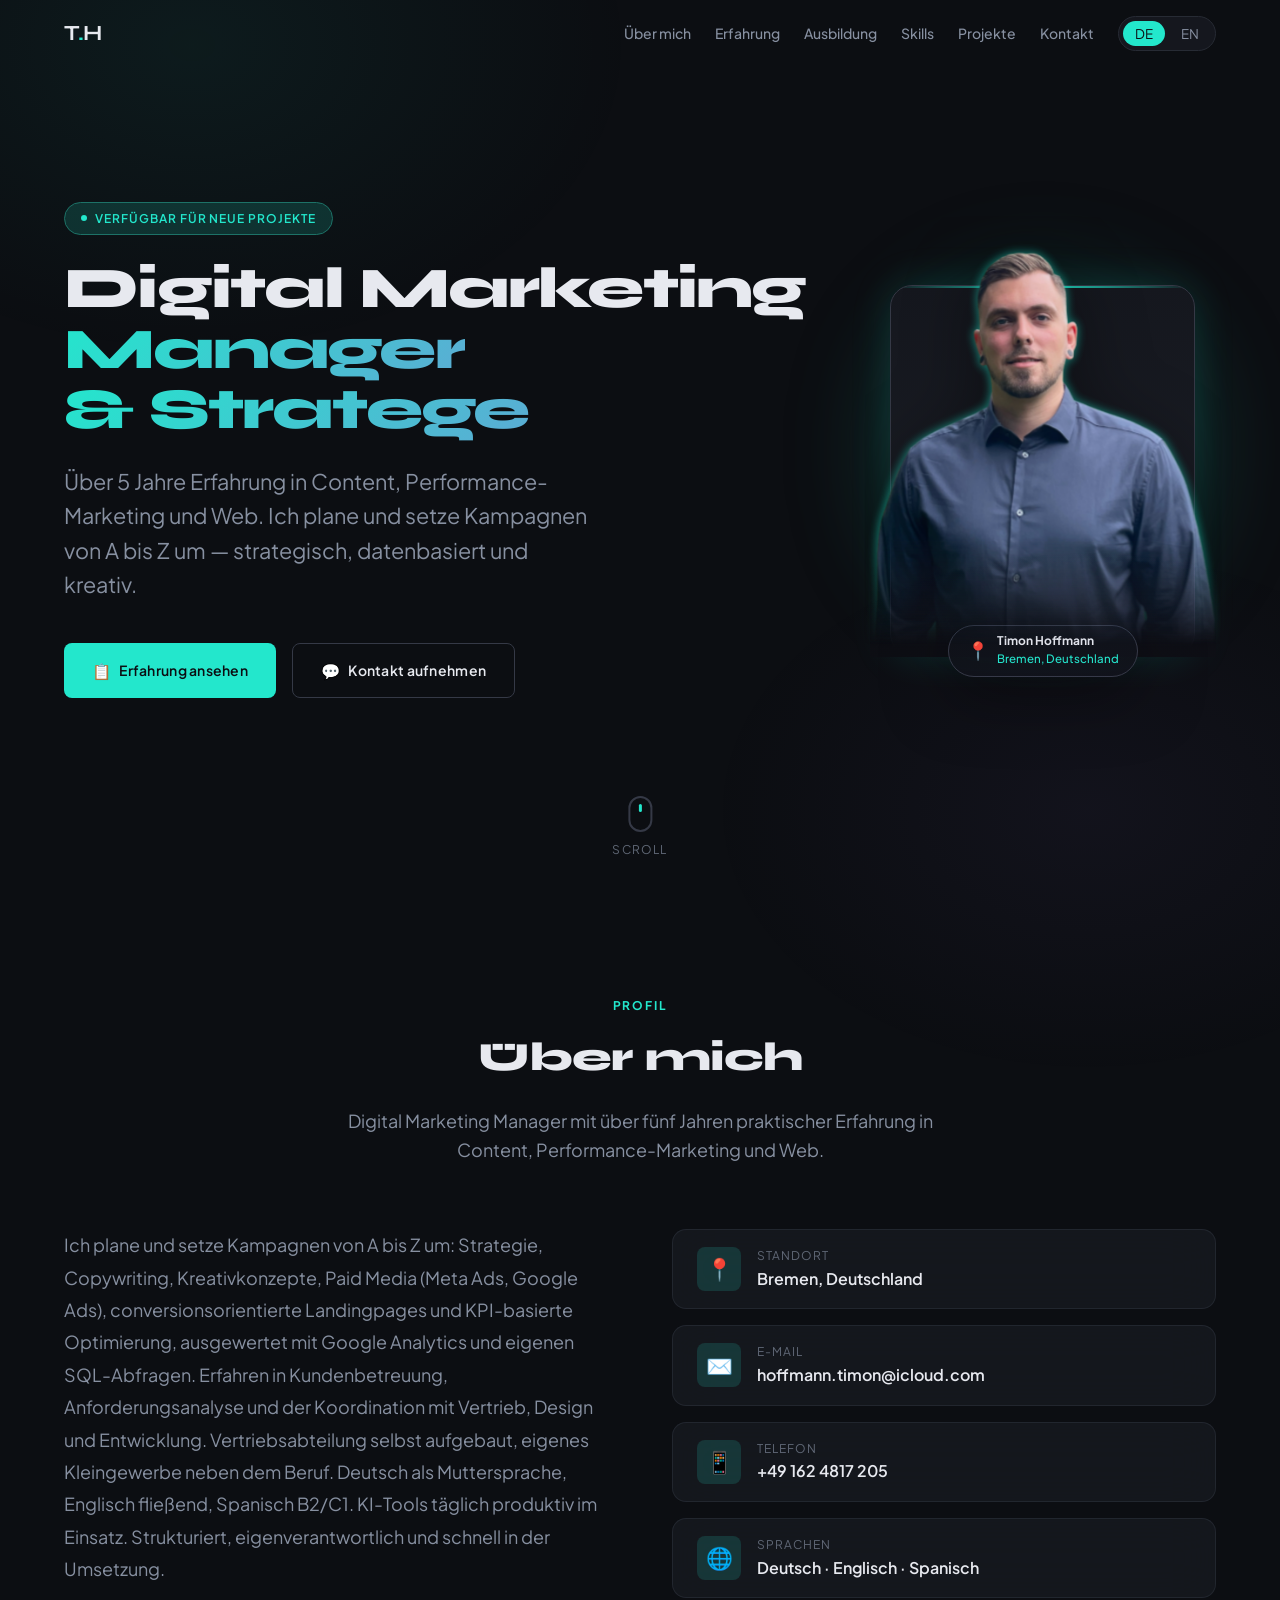
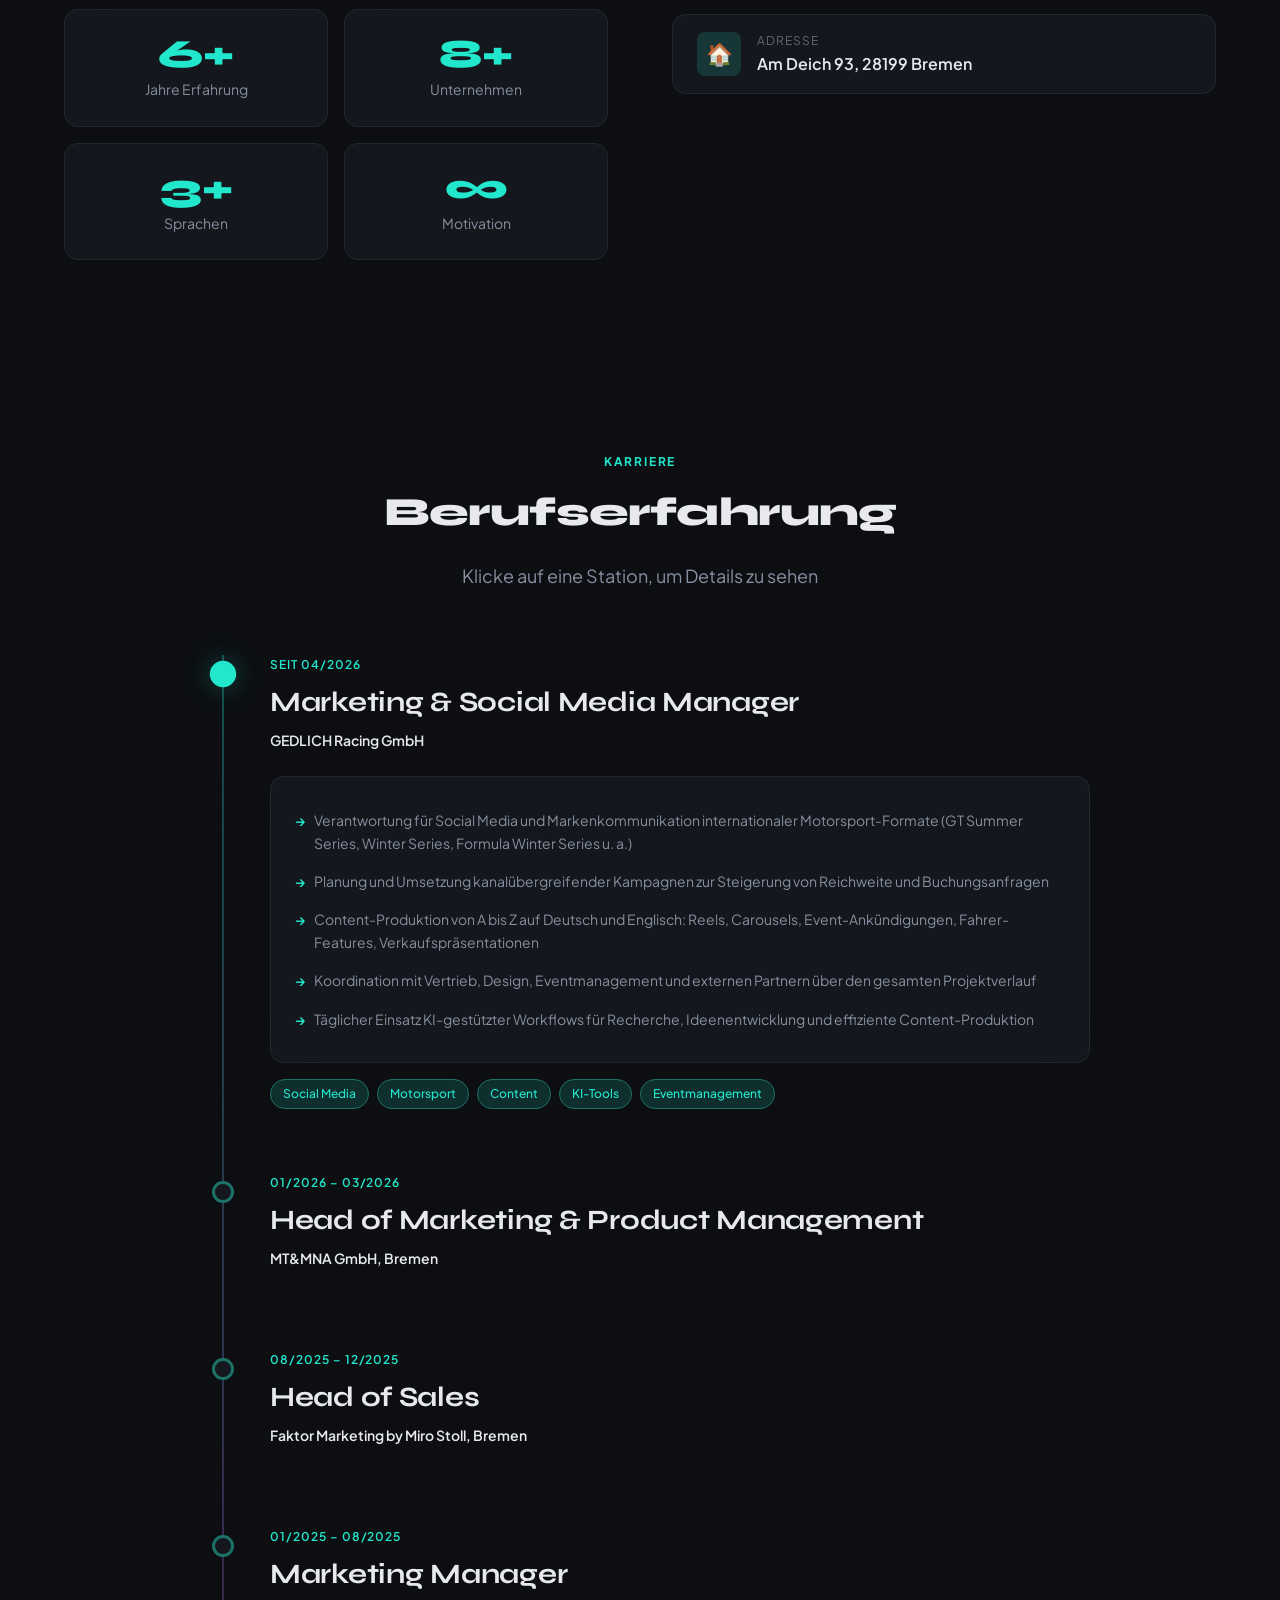
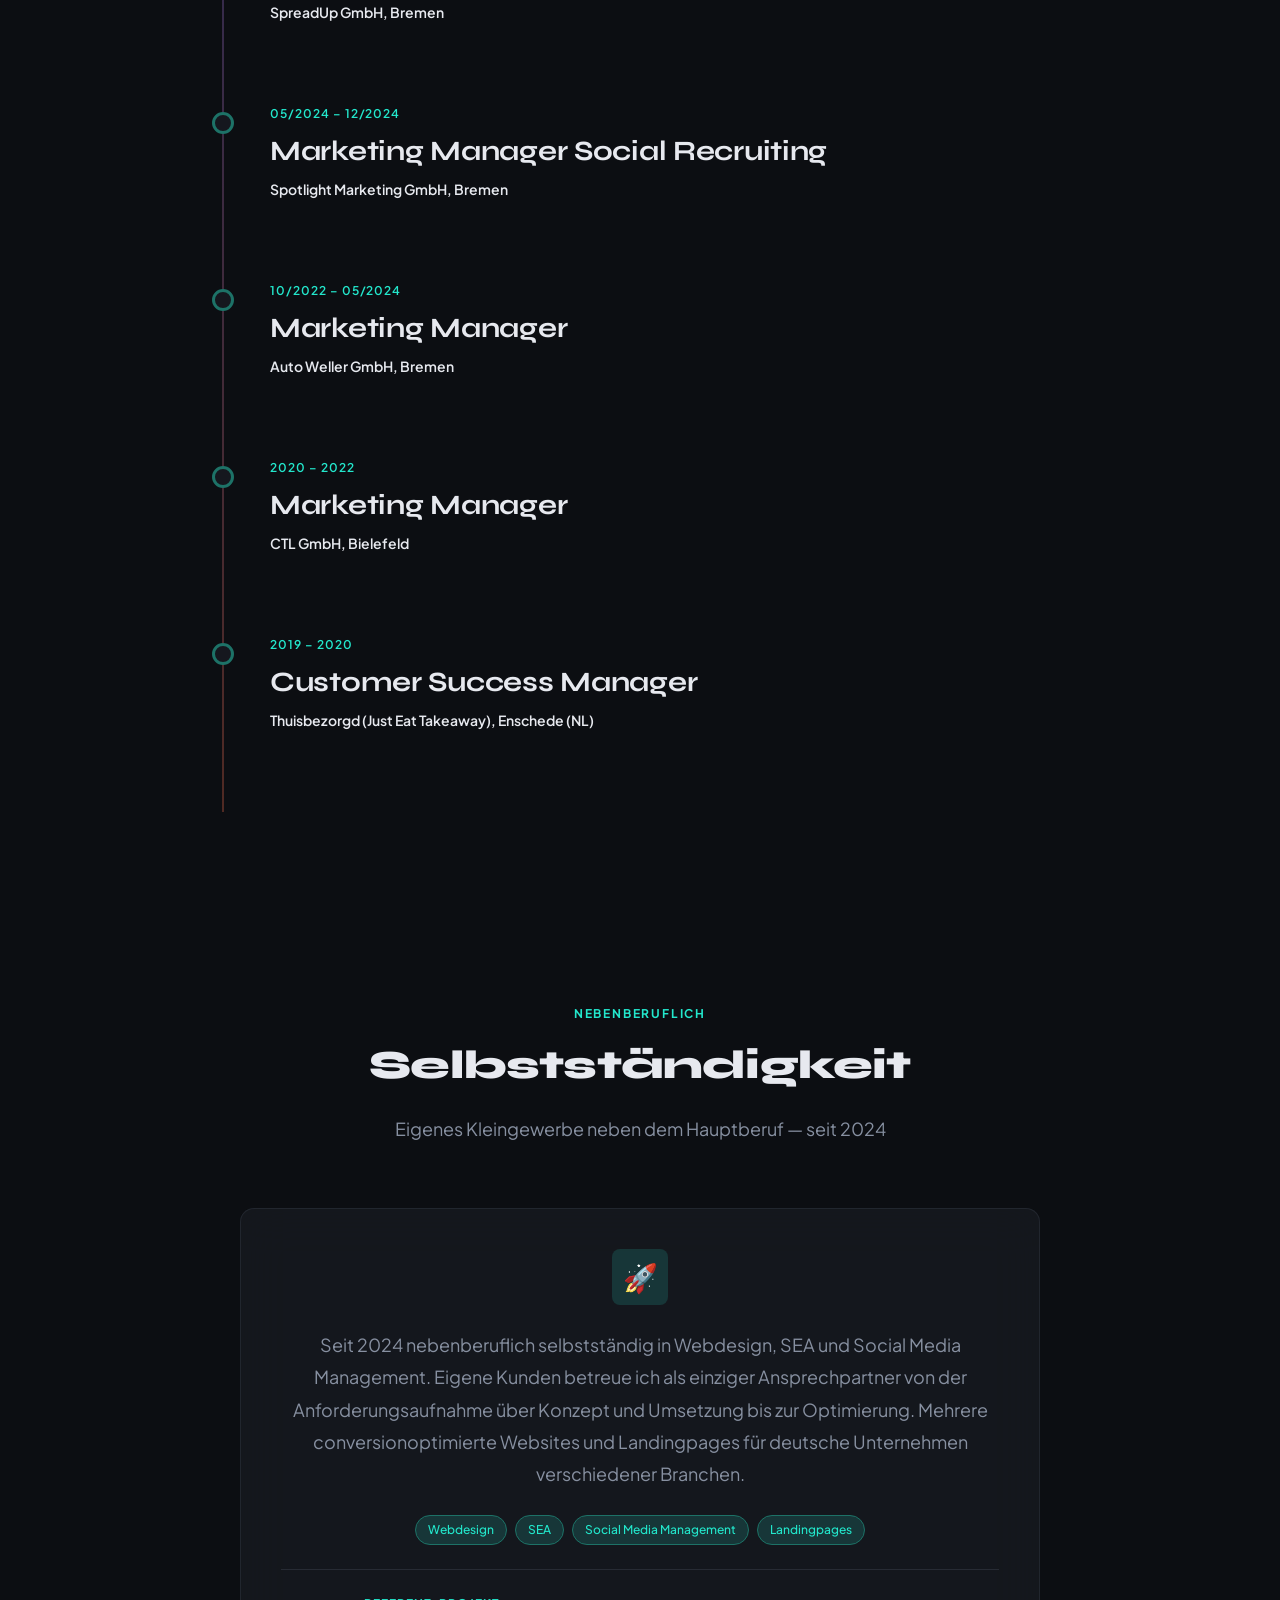
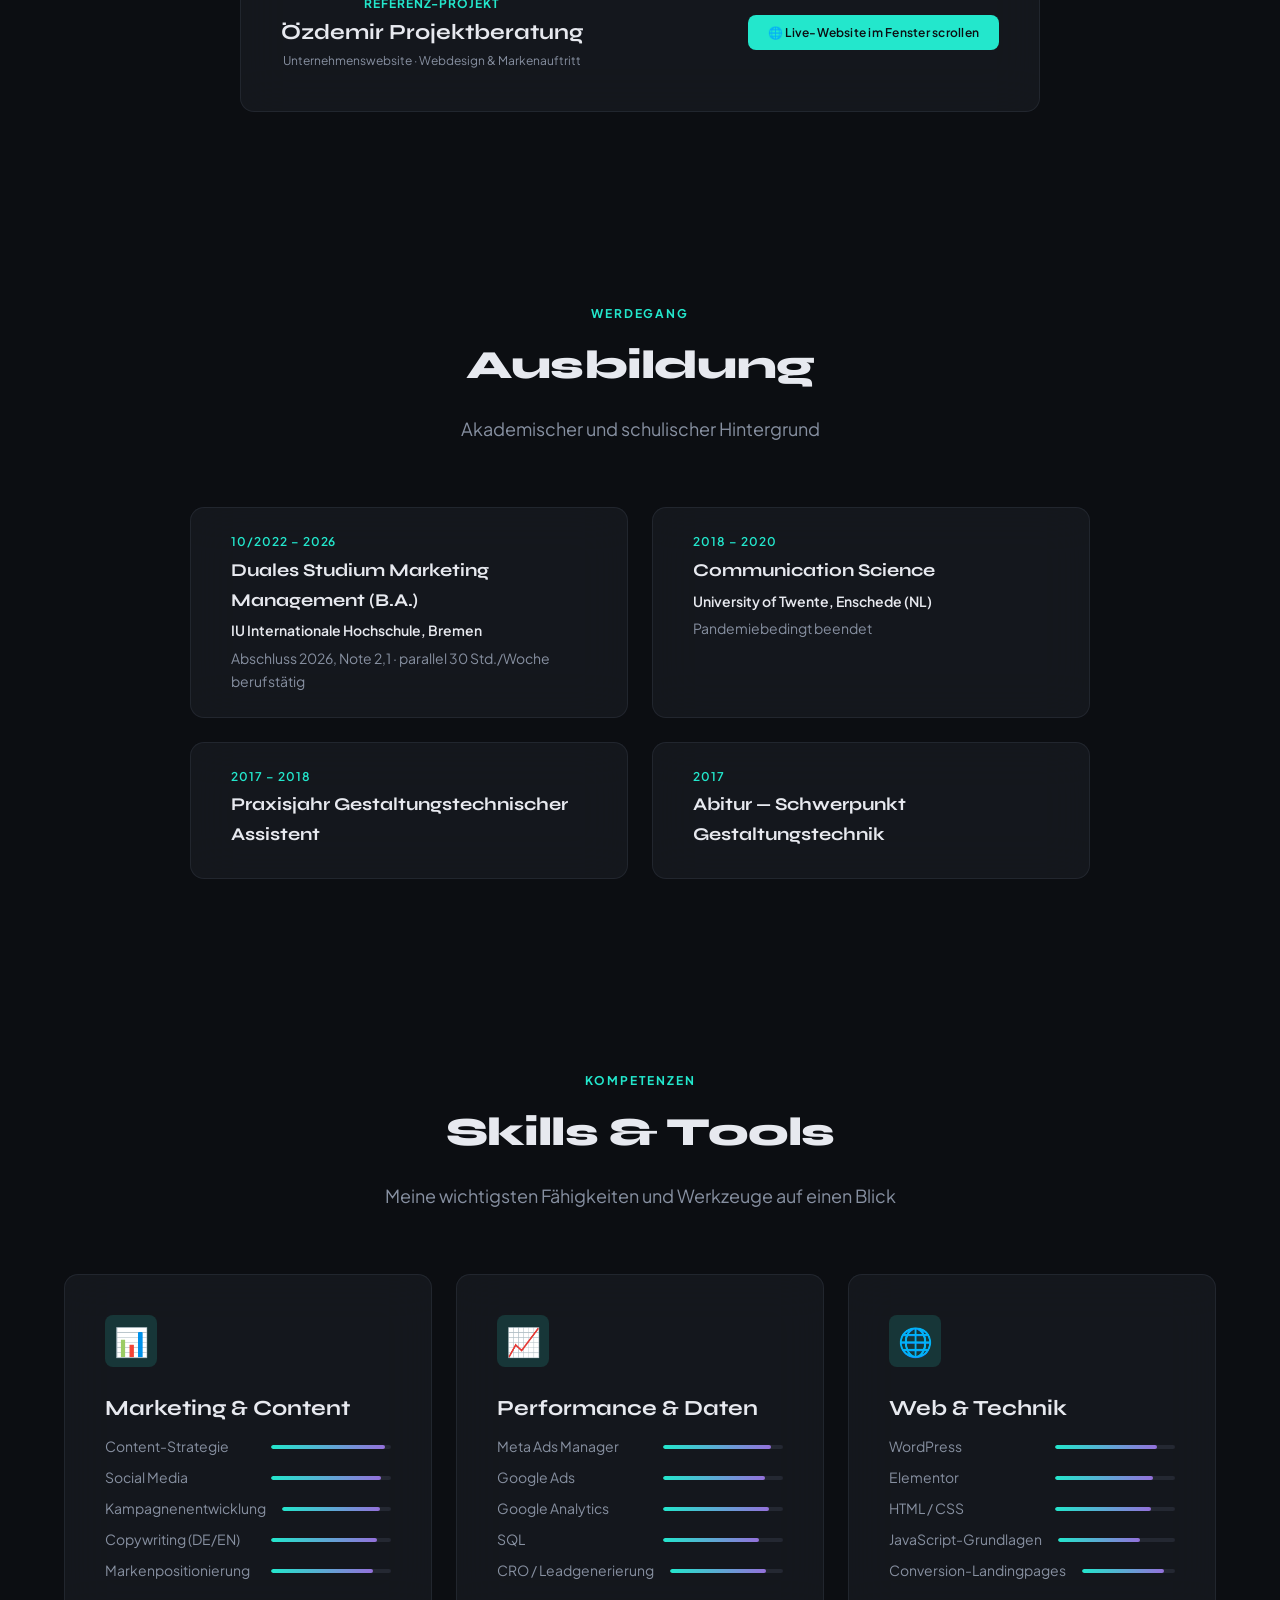
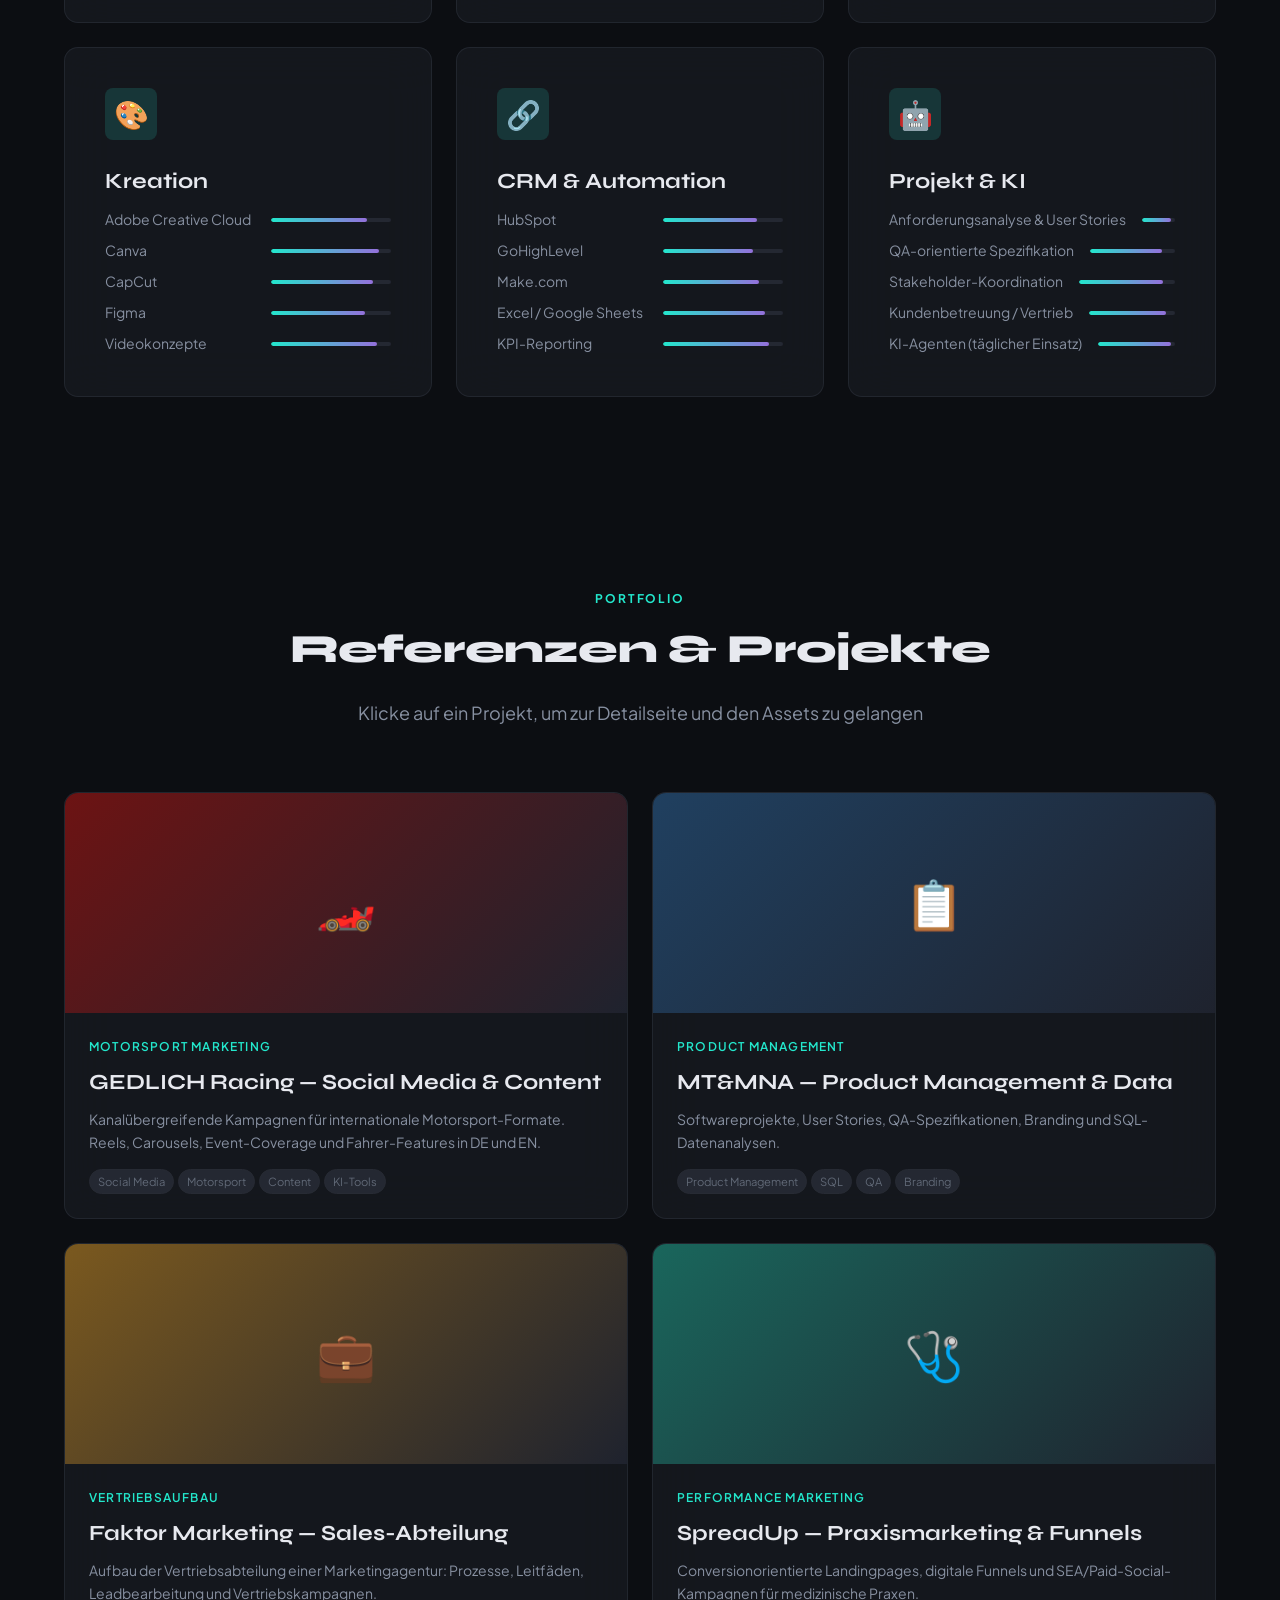
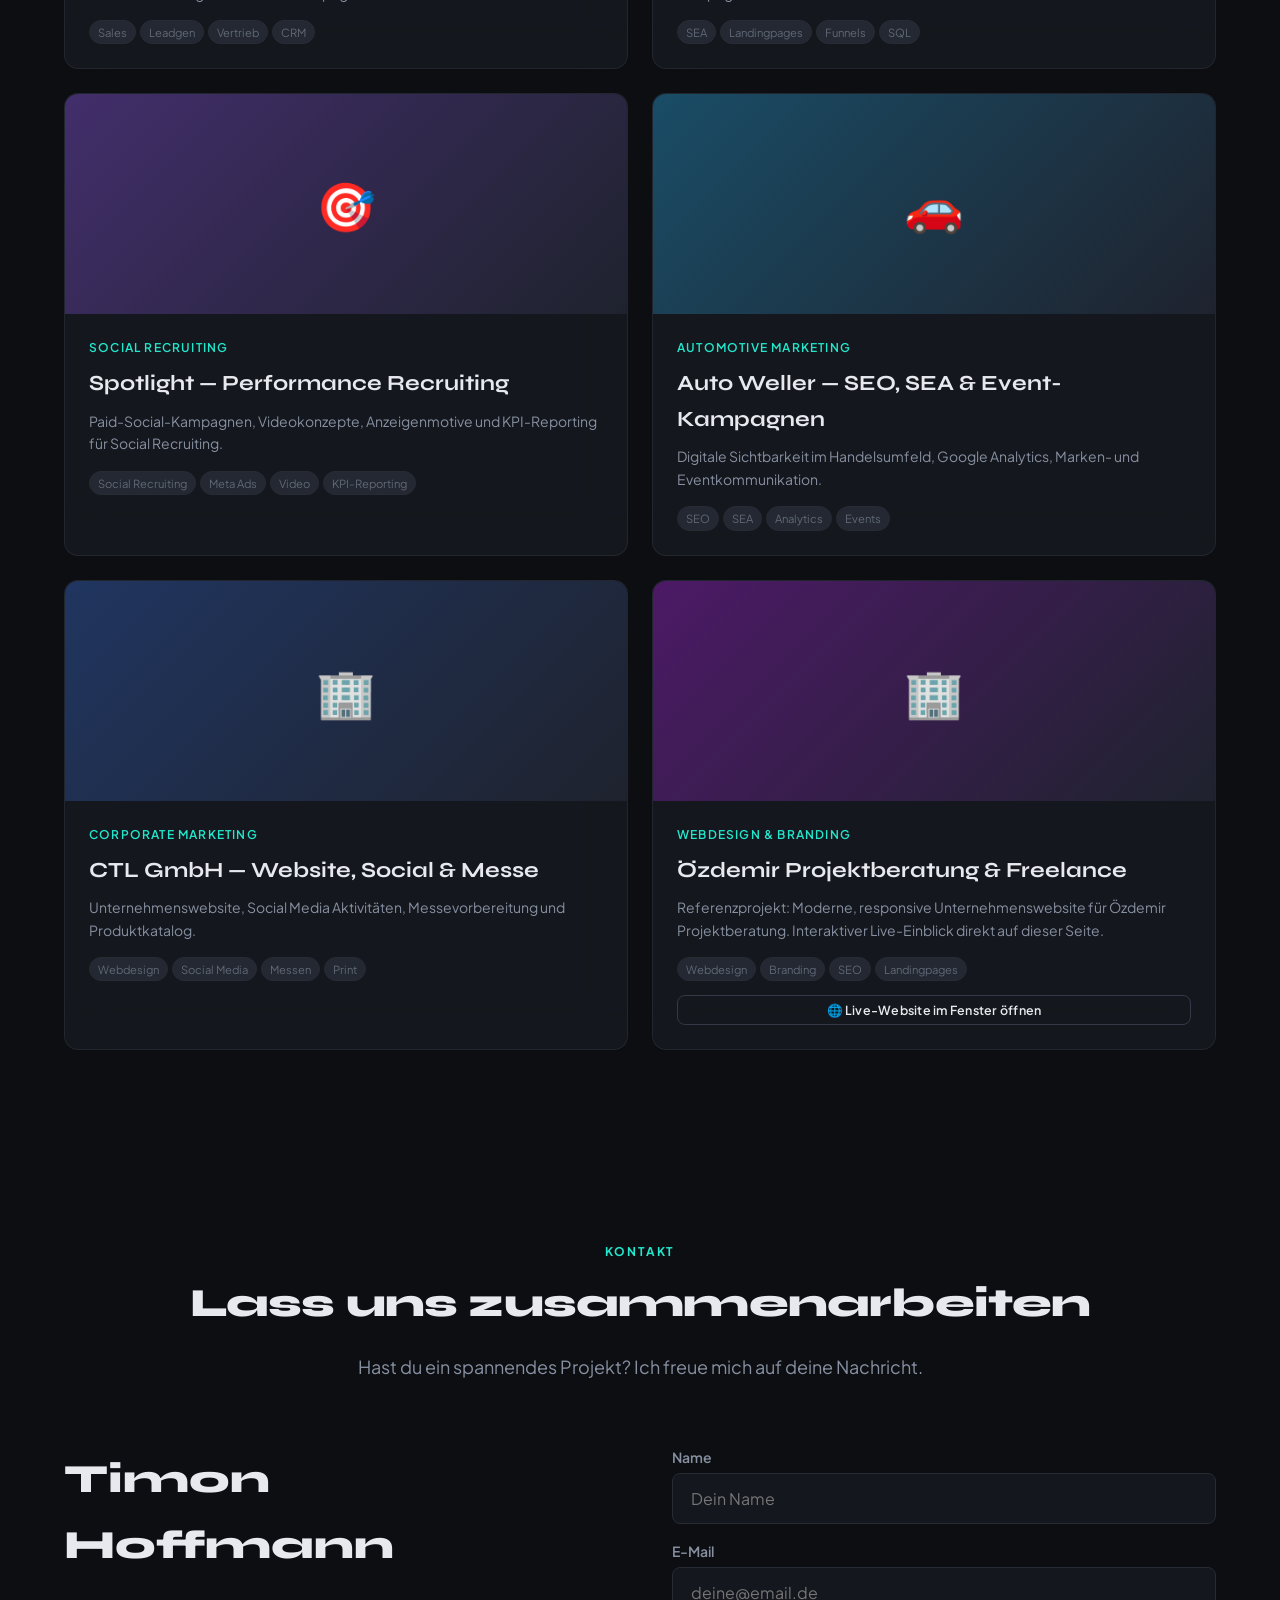
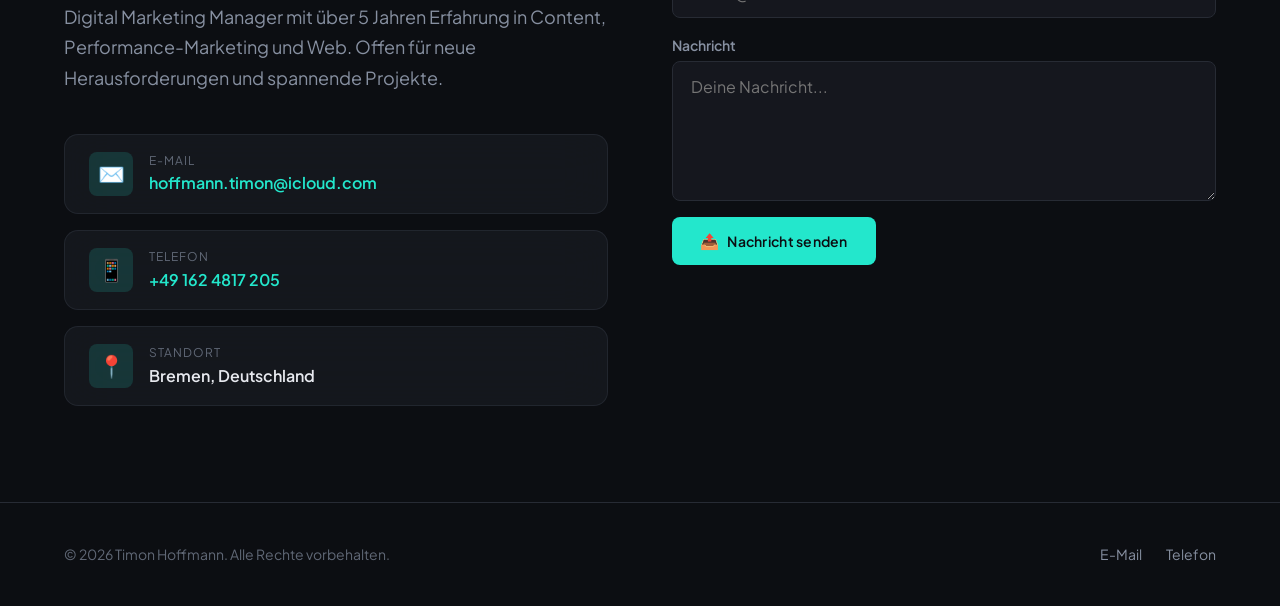
==== index.html @ 024d838e "Add interactive Live Website Modal for Özdemir Projektberatung preview without leaving page" ====
<!DOCTYPE html>
<html lang="de">
<head>
  <meta charset="UTF-8">
  <meta name="viewport" content="width=device-width, initial-scale=1.0">
  <meta name="description" content="Timon Hoffmann — Digital Marketing Manager mit Expertise in Content, Performance-Marketing und Web. Interaktiver Lebenslauf und Portfolio.">
  <meta name="keywords" content="Digital Marketing, Content Marketing, Performance Marketing, SEO, SEA, Social Media, Portfolio, Timon Hoffmann">
  <meta name="author" content="Timon Hoffmann">
  <meta property="og:title" content="Timon Hoffmann — Digital Marketing Portfolio">
  <meta property="og:description" content="Interaktiver Lebenslauf und Portfolio von Timon Hoffmann. Digital Marketing Manager für Content, Performance & Web.">
  <meta property="og:type" content="website">
  <title>Timon Hoffmann — Digital Marketing Portfolio</title>
  <link rel="stylesheet" href="style.css">
</head>
<body>

  <!-- ============ NAVIGATION ============ -->
  <nav class="nav" id="mainNav">
    <div class="nav__inner">
      <a href="#hero" class="nav__logo">T<span>.</span>H</a>

      <div class="nav__hamburger" id="navHamburger" aria-label="Menü öffnen">
        <span></span>
        <span></span>
        <span></span>
      </div>

      <div class="nav__links" id="navLinks">
        <a href="#about" class="nav__link" data-i18n="nav_about">Über mich</a>
        <a href="#experience" class="nav__link" data-i18n="nav_experience">Erfahrung</a>
        <a href="#education" class="nav__link" data-i18n="nav_education">Ausbildung</a>
        <a href="#skills" class="nav__link" data-i18n="nav_skills">Skills</a>
        <a href="#projects" class="nav__link" data-i18n="nav_projects">Projekte</a>
        <a href="#contact" class="nav__link" data-i18n="nav_contact">Kontakt</a>

        <div class="nav__lang-toggle">
          <button class="nav__lang-btn active" data-lang="de">DE</button>
          <button class="nav__lang-btn" data-lang="en">EN</button>
        </div>
      </div>
    </div>
  </nav>

  <!-- ============ HERO ============ -->
  <section class="hero" id="hero">
    <div class="container">
      <div class="hero__grid">
        <div class="hero__content">
          <div class="hero__badge">
            <span class="hero__badge-dot"></span>
            <span data-i18n="hero_badge">Verfügbar für neue Projekte</span>
          </div>

          <h1 class="hero__title">
            <span class="hero__title-line" data-i18n="hero_title_1">Digital Marketing</span><br>
            <span class="hero__title-line hero__title-gradient" data-i18n="hero_title_2">Manager</span><br>
            <span class="hero__title-line hero__title-gradient" data-i18n="hero_title_3">& Stratege</span>
          </h1>

          <p class="hero__subtitle" data-i18n="hero_subtitle">
            Über 5 Jahre Erfahrung in Content, Performance-Marketing und Web. Ich plane und setze Kampagnen von A bis Z um — strategisch, datenbasiert und kreativ.
          </p>

          <div class="hero__ctas">
            <a href="#experience" class="btn btn--primary" data-i18n="hero_cta_1">
              <span class="btn__icon">📋</span> Erfahrung ansehen
            </a>
            <a href="#contact" class="btn btn--outline" data-i18n="hero_cta_2">
              <span class="btn__icon">💬</span> Kontakt aufnehmen
            </a>
          </div>
        </div>

        <div class="hero__visual">
          <div class="hero__portrait-wrapper">
            <div class="hero__portrait-glow"></div>
            <div class="hero__portrait-backdrop"></div>
            <img src="assets/profile/timon-portrait.png" alt="Timon Hoffmann — Digital Marketing Manager" class="hero__portrait-img">
            <div class="hero__portrait-fade"></div>
            <div class="hero__portrait-badge">
              <span class="hero__portrait-badge-icon">📍</span>
              <div>
                <div class="hero__portrait-badge-name">Timon Hoffmann</div>
                <div class="hero__portrait-badge-role">Bremen, Deutschland</div>
              </div>
            </div>
          </div>
        </div>
    </div>

    <div class="hero__scroll-indicator">
      <div class="hero__scroll-mouse"></div>
      <span data-i18n="hero_scroll">Scroll</span>
    </div>
  </section>

  <!-- ============ ABOUT ============ -->
  <section class="section" id="about">
    <div class="container">
      <div class="section__header animate-on-scroll">
        <div class="section__eyebrow" data-i18n="about_eyebrow">Profil</div>
        <h2 class="section__title" data-i18n="about_title">Über mich</h2>
        <p class="section__subtitle" data-i18n="about_subtitle">
          Digital Marketing Manager mit über fünf Jahren praktischer Erfahrung in Content, Performance-Marketing und Web.
        </p>
      </div>

      <div class="about__grid">
        <div class="animate-on-scroll">
          <p class="about__text" data-i18n="about_text">
            Ich plane und setze Kampagnen von A bis Z um: Strategie, Copywriting, Kreativkonzepte, Paid Media (Meta Ads, Google Ads), conversionsorientierte Landingpages und KPI-basierte Optimierung, ausgewertet mit Google Analytics und eigenen SQL-Abfragen. Erfahren in Kundenbetreuung, Anforderungsanalyse und der Koordination mit Vertrieb, Design und Entwicklung. Vertriebsabteilung selbst aufgebaut, eigenes Kleingewerbe neben dem Beruf. Deutsch als Muttersprache, Englisch fließend, Spanisch B2/C1. KI-Tools täglich produktiv im Einsatz. Strukturiert, eigenverantwortlich und schnell in der Umsetzung.
          </p>

          <div class="about__highlights">
            <div class="about__highlight-card glass-card animate-on-scroll">
              <div class="about__highlight-number" data-count="6">6+</div>
              <div class="about__highlight-label" data-i18n="about_years">Jahre Erfahrung</div>
            </div>
            <div class="about__highlight-card glass-card animate-on-scroll">
              <div class="about__highlight-number" data-count="8">8</div>
              <div class="about__highlight-label" data-i18n="about_companies">Unternehmen</div>
            </div>
            <div class="about__highlight-card glass-card animate-on-scroll">
              <div class="about__highlight-number" data-count="3">3</div>
              <div class="about__highlight-label" data-i18n="about_languages">Sprachen</div>
            </div>
            <div class="about__highlight-card glass-card animate-on-scroll">
              <div class="about__highlight-number">∞</div>
              <div class="about__highlight-label" data-i18n="about_motivation">Motivation</div>
            </div>
          </div>
        </div>

        <div class="about__info-grid animate-on-scroll">
          <div class="about__info-item glass-card">
            <div class="about__info-icon">📍</div>
            <div>
              <div class="about__info-label" data-i18n="about_location_label">Standort</div>
              <div class="about__info-value">Bremen, Deutschland</div>
            </div>
          </div>
          <div class="about__info-item glass-card">
            <div class="about__info-icon">✉️</div>
            <div>
              <div class="about__info-label">E-Mail</div>
              <div class="about__info-value">hoffmann.timon@icloud.com</div>
            </div>
          </div>
          <div class="about__info-item glass-card">
            <div class="about__info-icon">📱</div>
            <div>
              <div class="about__info-label" data-i18n="about_phone_label">Telefon</div>
              <div class="about__info-value">+49 162 4817 205</div>
            </div>
          </div>
          <div class="about__info-item glass-card">
            <div class="about__info-icon">🌐</div>
            <div>
              <div class="about__info-label" data-i18n="about_langs_label">Sprachen</div>
              <div class="about__info-value" data-i18n="about_langs_value">Deutsch · Englisch · Spanisch</div>
            </div>
          </div>
          <div class="about__info-item glass-card">
            <div class="about__info-icon">🏠</div>
            <div>
              <div class="about__info-label" data-i18n="about_address_label">Adresse</div>
              <div class="about__info-value">Am Deich 93, 28199 Bremen</div>
            </div>
          </div>
        </div>
      </div>
    </div>
  </section>

  <!-- ============ EXPERIENCE ============ -->
  <section class="section" id="experience">
    <div class="container">
      <div class="section__header animate-on-scroll">
        <div class="section__eyebrow" data-i18n="exp_eyebrow">Karriere</div>
        <h2 class="section__title" data-i18n="exp_title">Berufserfahrung</h2>
        <p class="section__subtitle" data-i18n="exp_subtitle">
          Klicke auf eine Station, um Details zu sehen
        </p>
      </div>

      <div class="timeline" id="timeline">
        <div class="timeline__line"></div>

        <!-- GEDLICH Racing -->
        <div class="timeline__item active animate-on-scroll" data-station="gedlich">
          <div class="timeline__dot"></div>
          <div class="timeline__date" data-i18n="exp1_date">seit 04/2026</div>
          <h3 class="timeline__role" data-i18n="exp1_role">Marketing & Social Media Manager</h3>
          <div class="timeline__company">
            <span class="timeline__company-name">GEDLICH Racing GmbH</span>
          </div>
          <div class="timeline__details">
            <div class="timeline__tasks glass-card">
              <div class="timeline__task" data-i18n="exp1_task1">Verantwortung für Social Media und Markenkommunikation internationaler Motorsport-Formate (GT Summer Series, Winter Series, Formula Winter Series u. a.)</div>
              <div class="timeline__task" data-i18n="exp1_task2">Planung und Umsetzung kanalübergreifender Kampagnen zur Steigerung von Reichweite und Buchungsanfragen</div>
              <div class="timeline__task" data-i18n="exp1_task3">Content-Produktion von A bis Z auf Deutsch und Englisch: Reels, Carousels, Event-Ankündigungen, Fahrer-Features, Verkaufspräsentationen</div>
              <div class="timeline__task" data-i18n="exp1_task4">Koordination mit Vertrieb, Design, Eventmanagement und externen Partnern über den gesamten Projektverlauf</div>
              <div class="timeline__task" data-i18n="exp1_task5">Täglicher Einsatz KI-gestützter Workflows für Recherche, Ideenentwicklung und effiziente Content-Produktion</div>
            </div>
            <div class="timeline__tags">
              <span class="timeline__tag">Social Media</span>
              <span class="timeline__tag">Motorsport</span>
              <span class="timeline__tag">Content</span>
              <span class="timeline__tag">KI-Tools</span>
              <span class="timeline__tag">Eventmanagement</span>
            </div>
          </div>
        </div>

        <!-- MT&MNA -->
        <div class="timeline__item animate-on-scroll" data-station="mtmna">
          <div class="timeline__dot"></div>
          <div class="timeline__date">01/2026 – 03/2026</div>
          <h3 class="timeline__role" data-i18n="exp2_role">Head of Marketing & Product Management</h3>
          <div class="timeline__company">
            <span class="timeline__company-name">MT&MNA GmbH, Bremen</span>
          </div>
          <div class="timeline__details">
            <div class="timeline__tasks glass-card">
              <div class="timeline__task" data-i18n="exp2_task1">Planung digitaler Softwareprojekte und Übersetzung fachlicher Anforderungen in umsetzbare Konzepte inkl. User Stories und QA-orientierter Spezifikationen</div>
              <div class="timeline__task" data-i18n="exp2_task2">Mitarbeit an Branding, Marktpositionierung und Content-Strategie für digitale Produkte</div>
              <div class="timeline__task" data-i18n="exp2_task3">SQL für strukturierte Datenabfragen, Plausibilitätsprüfungen und Kampagnen-Datenanalysen</div>
              <div class="timeline__task" data-i18n="exp2_task4">Qualitätssicherung digitaler Umsetzungen und strukturierte Dokumentation von Anforderungen</div>
            </div>
            <div class="timeline__tags">
              <span class="timeline__tag">Product Management</span>
              <span class="timeline__tag">SQL</span>
              <span class="timeline__tag">Branding</span>
              <span class="timeline__tag">QA</span>
              <span class="timeline__tag">User Stories</span>
            </div>
          </div>
        </div>

        <!-- Faktor Marketing -->
        <div class="timeline__item animate-on-scroll" data-station="faktor">
          <div class="timeline__dot"></div>
          <div class="timeline__date">08/2025 – 12/2025</div>
          <h3 class="timeline__role" data-i18n="exp3_role">Head of Sales</h3>
          <div class="timeline__company">
            <span class="timeline__company-name">Faktor Marketing by Miro Stoll, Bremen</span>
          </div>
          <div class="timeline__details">
            <div class="timeline__tasks glass-card">
              <div class="timeline__task" data-i18n="exp3_task1">Aufbau der Vertriebsabteilung einer Marketingagentur: Prozesse, Gesprächsleitfäden und systematische Leadbearbeitung</div>
              <div class="timeline__task" data-i18n="exp3_task2">Integrierte Marketing- und Sales-Kampagnen zur Leadgenerierung</div>
              <div class="timeline__task" data-i18n="exp3_task3">Eigene Kunden- und Verkaufsgespräche, Bedarfsermittlung und abschlussorientierte Kommunikation</div>
            </div>
            <div class="timeline__tags">
              <span class="timeline__tag">Sales</span>
              <span class="timeline__tag">Leadgenerierung</span>
              <span class="timeline__tag">Vertrieb</span>
              <span class="timeline__tag">Prozesse</span>
            </div>
          </div>
        </div>

        <!-- SpreadUp -->
        <div class="timeline__item animate-on-scroll" data-station="spreadup">
          <div class="timeline__dot"></div>
          <div class="timeline__date">01/2025 – 08/2025</div>
          <h3 class="timeline__role" data-i18n="exp4_role">Marketing Manager</h3>
          <div class="timeline__company">
            <span class="timeline__company-name">SpreadUp GmbH, Bremen</span>
          </div>
          <div class="timeline__details">
            <div class="timeline__tasks glass-card">
              <div class="timeline__task" data-i18n="exp4_task1">Kundenbetreuung im medizinischen Praxismarketing von der Anforderungsaufnahme bis zur Umsetzung</div>
              <div class="timeline__task" data-i18n="exp4_task2">Konzeption conversionsorientierter Landingpages und digitaler Funnels; Webdesign, Content und Videokonzepte</div>
              <div class="timeline__task" data-i18n="exp4_task3">Steuerung und Optimierung von SEA- und Paid-Social-Kampagnen; Auswertung mit SQL und Analyse-Tools</div>
            </div>
            <div class="timeline__tags">
              <span class="timeline__tag">SEA</span>
              <span class="timeline__tag">Paid Social</span>
              <span class="timeline__tag">Landingpages</span>
              <span class="timeline__tag">Webdesign</span>
              <span class="timeline__tag">SQL</span>
            </div>
          </div>
        </div>

        <!-- Spotlight Marketing -->
        <div class="timeline__item animate-on-scroll" data-station="spotlight">
          <div class="timeline__dot"></div>
          <div class="timeline__date">05/2024 – 12/2024</div>
          <h3 class="timeline__role" data-i18n="exp5_role">Marketing Manager Social Recruiting</h3>
          <div class="timeline__company">
            <span class="timeline__company-name">Spotlight Marketing GmbH, Bremen</span>
          </div>
          <div class="timeline__details">
            <div class="timeline__tasks glass-card">
              <div class="timeline__task" data-i18n="exp5_task1">Performanceorientierte Paid-Social-Kampagnen für unterschiedliche Kundenzielgruppen</div>
              <div class="timeline__task" data-i18n="exp5_task2">Entwicklung von Videokonzepten, Anzeigenmotiven und zielgruppengerechten Kampagnentexten</div>
              <div class="timeline__task" data-i18n="exp5_task3">Laufendes KPI-Reporting (Cost per Lead, CTR, Conversion Rate) und datenbasierte Optimierung</div>
            </div>
            <div class="timeline__tags">
              <span class="timeline__tag">Social Recruiting</span>
              <span class="timeline__tag">Paid Social</span>
              <span class="timeline__tag">KPI-Reporting</span>
              <span class="timeline__tag">Videokonzepte</span>
            </div>
          </div>
        </div>

        <!-- Auto Weller -->
        <div class="timeline__item animate-on-scroll" data-station="autoweller">
          <div class="timeline__dot"></div>
          <div class="timeline__date">10/2022 – 05/2024</div>
          <h3 class="timeline__role" data-i18n="exp6_role">Marketing Manager</h3>
          <div class="timeline__company">
            <span class="timeline__company-name">Auto Weller GmbH, Bremen</span>
          </div>
          <div class="timeline__details">
            <div class="timeline__tasks glass-card">
              <div class="timeline__task" data-i18n="exp6_task1">Verantwortung für SEO, SEA und die digitale Sichtbarkeit im automobilen Handelsumfeld; Auswertung mit Google Analytics</div>
              <div class="timeline__task" data-i18n="exp6_task2">Social-Media-Strategien, redaktionelle Formate und Videokonzepte für Marken- und Eventkommunikation</div>
              <div class="timeline__task" data-i18n="exp6_task3">Planung und Begleitung von Promotions, Events und verkaufsunterstützenden Kampagnen</div>
              <div class="timeline__task" data-i18n="exp6_task4">Koordination von Inhalten und Kampagnen mit internen Fachbereichen, Standorten und externen Partnern</div>
            </div>
            <div class="timeline__tags">
              <span class="timeline__tag">SEO</span>
              <span class="timeline__tag">SEA</span>
              <span class="timeline__tag">Automotive</span>
              <span class="timeline__tag">Events</span>
              <span class="timeline__tag">Google Analytics</span>
            </div>
          </div>
        </div>

        <!-- CTL GmbH -->
        <div class="timeline__item animate-on-scroll" data-station="ctl">
          <div class="timeline__dot"></div>
          <div class="timeline__date">2020 – 2022</div>
          <h3 class="timeline__role" data-i18n="exp7_role">Marketing Manager</h3>
          <div class="timeline__company">
            <span class="timeline__company-name">CTL GmbH, Bielefeld</span>
          </div>
          <div class="timeline__details">
            <div class="timeline__tasks glass-card">
              <div class="timeline__task" data-i18n="exp7_task1">Pflege und gestalterische Weiterentwicklung der Unternehmenswebsite sowie Aufbereitung digitaler Inhalte</div>
              <div class="timeline__task" data-i18n="exp7_task2">Betreuung der Social-Media-Aktivitäten und Erstellung relevanter Kommunikationsinhalte</div>
              <div class="timeline__task" data-i18n="exp7_task3">Vorbereitung von Messen, Marketingmaterialien und Weiterentwicklung des Produktkatalogs</div>
            </div>
            <div class="timeline__tags">
              <span class="timeline__tag">Webdesign</span>
              <span class="timeline__tag">Social Media</span>
              <span class="timeline__tag">Messen</span>
              <span class="timeline__tag">Content</span>
            </div>
          </div>
        </div>

        <!-- Thuisbezorgd -->
        <div class="timeline__item animate-on-scroll" data-station="thuisbezorgd">
          <div class="timeline__dot"></div>
          <div class="timeline__date">2019 – 2020</div>
          <h3 class="timeline__role" data-i18n="exp8_role">Customer Success Manager</h3>
          <div class="timeline__company">
            <span class="timeline__company-name">Thuisbezorgd (Just Eat Takeaway), Enschede (NL)</span>
          </div>
          <div class="timeline__details">
            <div class="timeline__tasks glass-card">
              <div class="timeline__task" data-i18n="exp8_task1">Kundenbetreuung mit Fokus auf Servicequalität und lösungsorientierte Kommunikation</div>
              <div class="timeline__task" data-i18n="exp8_task2">Kommunikation in einem internationalen, schnelllebigen Arbeitsumfeld</div>
            </div>
            <div class="timeline__tags">
              <span class="timeline__tag">Customer Success</span>
              <span class="timeline__tag">International</span>
              <span class="timeline__tag">Kommunikation</span>
            </div>
          </div>
        </div>
      </div>
    </div>
  </section>

  <!-- ============ FREELANCE ============ -->
  <section class="section" id="freelance">
    <div class="container">
      <div class="section__header animate-on-scroll">
        <div class="section__eyebrow" data-i18n="freelance_eyebrow">Nebenberuflich</div>
        <h2 class="section__title" data-i18n="freelance_title">Selbstständigkeit</h2>
        <p class="section__subtitle" data-i18n="freelance_subtitle">
          Eigenes Kleingewerbe neben dem Hauptberuf — seit 2024
        </p>
      </div>

      <div class="freelance__card glass-card animate-on-scroll">
        <div class="freelance__icon">🚀</div>
        <p class="freelance__text" data-i18n="freelance_text">
          Seit 2024 nebenberuflich selbstständig in Webdesign, SEA und Social Media Management. Eigene Kunden betreue ich als einziger Ansprechpartner von der Anforderungsaufnahme über Konzept und Umsetzung bis zur Optimierung. Mehrere conversionoptimierte Websites und Landingpages für deutsche Unternehmen verschiedener Branchen.
        </p>
        <div class="freelance__tags" style="margin-bottom: var(--sp-lg);">
          <span class="timeline__tag">Webdesign</span>
          <span class="timeline__tag">SEA</span>
          <span class="timeline__tag">Social Media Management</span>
          <span class="timeline__tag">Landingpages</span>
        </div>

        <!-- Featured Project Highlight: Özdemir Projektberatung -->
        <div style="padding-top: var(--sp-lg); border-top: 1px solid var(--clr-border); display: flex; align-items: center; justify-content: space-between; flex-wrap: wrap; gap: var(--sp-md);">
          <div>
            <div style="font-size: var(--fs-xs); font-weight: 700; color: var(--clr-accent); text-transform: uppercase; letter-spacing: 0.08em; margin-bottom: 2px;">Referenz-Projekt</div>
            <h3 style="font-family: var(--ff-heading); font-size: var(--fs-lg); font-weight: 700;">Özdemir Projektberatung</h3>
            <p style="font-size: var(--fs-xs); color: var(--clr-text-muted); margin: 0;">Unternehmenswebsite · Webdesign & Markenauftritt</p>
          </div>
          <button class="btn btn--primary open-live-modal" data-preview-url="https://www.özdemir-projektberatung.de" style="font-size: var(--fs-xs); padding: 10px 20px;">
            🌐 Live-Website im Fenster scrollen
          </button>
        </div>
      </div>
    </div>
  </section>


  <!-- ============ EDUCATION ============ -->
  <section class="section" id="education">
    <div class="container">
      <div class="section__header animate-on-scroll">
        <div class="section__eyebrow" data-i18n="edu_eyebrow">Werdegang</div>
        <h2 class="section__title" data-i18n="edu_title">Ausbildung</h2>
        <p class="section__subtitle" data-i18n="edu_subtitle">
          Akademischer und schulischer Hintergrund
        </p>
      </div>

      <div class="education__grid">
        <div class="education-card glass-card animate-on-scroll">
          <div class="education-card__date">10/2022 – 2026</div>
          <h3 class="education-card__title" data-i18n="edu1_title">Duales Studium Marketing Management (B.A.)</h3>
          <div class="education-card__place">IU Internationale Hochschule, Bremen</div>
          <p class="education-card__desc" data-i18n="edu1_desc">Abschluss 2026, Note 2,1 · parallel 30 Std./Woche berufstätig</p>
        </div>

        <div class="education-card glass-card animate-on-scroll">
          <div class="education-card__date">2018 – 2020</div>
          <h3 class="education-card__title" data-i18n="edu2_title">Communication Science</h3>
          <div class="education-card__place">University of Twente, Enschede (NL)</div>
          <p class="education-card__desc" data-i18n="edu2_desc">Pandemiebedingt beendet</p>
        </div>

        <div class="education-card glass-card animate-on-scroll">
          <div class="education-card__date">2017 – 2018</div>
          <h3 class="education-card__title" data-i18n="edu3_title">Praxisjahr Gestaltungstechnischer Assistent</h3>
        </div>

        <div class="education-card glass-card animate-on-scroll">
          <div class="education-card__date">2017</div>
          <h3 class="education-card__title" data-i18n="edu4_title">Abitur — Schwerpunkt Gestaltungstechnik</h3>
        </div>
      </div>
    </div>
  </section>

  <!-- ============ SKILLS ============ -->
  <section class="section" id="skills">
    <div class="container">
      <div class="section__header animate-on-scroll">
        <div class="section__eyebrow" data-i18n="skills_eyebrow">Kompetenzen</div>
        <h2 class="section__title" data-i18n="skills_title">Skills & Tools</h2>
        <p class="section__subtitle" data-i18n="skills_subtitle">
          Meine wichtigsten Fähigkeiten und Werkzeuge auf einen Blick
        </p>
      </div>

      <div class="skills__grid">
        <!-- Marketing & Content -->
        <div class="skill-card glass-card animate-on-scroll">
          <div class="skill-card__icon">📊</div>
          <h3 class="skill-card__title" data-i18n="skill1_title">Marketing & Content</h3>
          <div class="skill-card__list">
            <div class="skill-card__item">
              <span class="skill-card__item-name" data-i18n="skill1_1">Content-Strategie</span>
              <div class="skill-card__item-bar"><div class="skill-card__item-fill" data-width="95"></div></div>
            </div>
            <div class="skill-card__item">
              <span class="skill-card__item-name" data-i18n="skill1_2">Social Media</span>
              <div class="skill-card__item-bar"><div class="skill-card__item-fill" data-width="92"></div></div>
            </div>
            <div class="skill-card__item">
              <span class="skill-card__item-name" data-i18n="skill1_3">Kampagnenentwicklung</span>
              <div class="skill-card__item-bar"><div class="skill-card__item-fill" data-width="90"></div></div>
            </div>
            <div class="skill-card__item">
              <span class="skill-card__item-name" data-i18n="skill1_4">Copywriting (DE/EN)</span>
              <div class="skill-card__item-bar"><div class="skill-card__item-fill" data-width="88"></div></div>
            </div>
            <div class="skill-card__item">
              <span class="skill-card__item-name" data-i18n="skill1_5">Markenpositionierung</span>
              <div class="skill-card__item-bar"><div class="skill-card__item-fill" data-width="85"></div></div>
            </div>
          </div>
        </div>

        <!-- Performance & Daten -->
        <div class="skill-card glass-card animate-on-scroll">
          <div class="skill-card__icon">📈</div>
          <h3 class="skill-card__title" data-i18n="skill2_title">Performance & Daten</h3>
          <div class="skill-card__list">
            <div class="skill-card__item">
              <span class="skill-card__item-name">Meta Ads Manager</span>
              <div class="skill-card__item-bar"><div class="skill-card__item-fill" data-width="90"></div></div>
            </div>
            <div class="skill-card__item">
              <span class="skill-card__item-name">Google Ads</span>
              <div class="skill-card__item-bar"><div class="skill-card__item-fill" data-width="85"></div></div>
            </div>
            <div class="skill-card__item">
              <span class="skill-card__item-name">Google Analytics</span>
              <div class="skill-card__item-bar"><div class="skill-card__item-fill" data-width="88"></div></div>
            </div>
            <div class="skill-card__item">
              <span class="skill-card__item-name">SQL</span>
              <div class="skill-card__item-bar"><div class="skill-card__item-fill" data-width="80"></div></div>
            </div>
            <div class="skill-card__item">
              <span class="skill-card__item-name" data-i18n="skill2_5">CRO / Leadgenerierung</span>
              <div class="skill-card__item-bar"><div class="skill-card__item-fill" data-width="85"></div></div>
            </div>
          </div>
        </div>

        <!-- Web & Technik -->
        <div class="skill-card glass-card animate-on-scroll">
          <div class="skill-card__icon">🌐</div>
          <h3 class="skill-card__title" data-i18n="skill3_title">Web & Technik</h3>
          <div class="skill-card__list">
            <div class="skill-card__item">
              <span class="skill-card__item-name">WordPress</span>
              <div class="skill-card__item-bar"><div class="skill-card__item-fill" data-width="85"></div></div>
            </div>
            <div class="skill-card__item">
              <span class="skill-card__item-name">Elementor</span>
              <div class="skill-card__item-bar"><div class="skill-card__item-fill" data-width="82"></div></div>
            </div>
            <div class="skill-card__item">
              <span class="skill-card__item-name">HTML / CSS</span>
              <div class="skill-card__item-bar"><div class="skill-card__item-fill" data-width="80"></div></div>
            </div>
            <div class="skill-card__item">
              <span class="skill-card__item-name" data-i18n="skill3_4">JavaScript-Grundlagen</span>
              <div class="skill-card__item-bar"><div class="skill-card__item-fill" data-width="70"></div></div>
            </div>
            <div class="skill-card__item">
              <span class="skill-card__item-name" data-i18n="skill3_5">Conversion-Landingpages</span>
              <div class="skill-card__item-bar"><div class="skill-card__item-fill" data-width="88"></div></div>
            </div>
          </div>
        </div>

        <!-- Kreation -->
        <div class="skill-card glass-card animate-on-scroll">
          <div class="skill-card__icon">🎨</div>
          <h3 class="skill-card__title" data-i18n="skill4_title">Kreation</h3>
          <div class="skill-card__list">
            <div class="skill-card__item">
              <span class="skill-card__item-name">Adobe Creative Cloud</span>
              <div class="skill-card__item-bar"><div class="skill-card__item-fill" data-width="80"></div></div>
            </div>
            <div class="skill-card__item">
              <span class="skill-card__item-name">Canva</span>
              <div class="skill-card__item-bar"><div class="skill-card__item-fill" data-width="90"></div></div>
            </div>
            <div class="skill-card__item">
              <span class="skill-card__item-name">CapCut</span>
              <div class="skill-card__item-bar"><div class="skill-card__item-fill" data-width="85"></div></div>
            </div>
            <div class="skill-card__item">
              <span class="skill-card__item-name">Figma</span>
              <div class="skill-card__item-bar"><div class="skill-card__item-fill" data-width="78"></div></div>
            </div>
            <div class="skill-card__item">
              <span class="skill-card__item-name" data-i18n="skill4_5">Videokonzepte</span>
              <div class="skill-card__item-bar"><div class="skill-card__item-fill" data-width="88"></div></div>
            </div>
          </div>
        </div>

        <!-- CRM & Automation -->
        <div class="skill-card glass-card animate-on-scroll">
          <div class="skill-card__icon">🔗</div>
          <h3 class="skill-card__title" data-i18n="skill5_title">CRM & Automation</h3>
          <div class="skill-card__list">
            <div class="skill-card__item">
              <span class="skill-card__item-name">HubSpot</span>
              <div class="skill-card__item-bar"><div class="skill-card__item-fill" data-width="78"></div></div>
            </div>
            <div class="skill-card__item">
              <span class="skill-card__item-name">GoHighLevel</span>
              <div class="skill-card__item-bar"><div class="skill-card__item-fill" data-width="75"></div></div>
            </div>
            <div class="skill-card__item">
              <span class="skill-card__item-name">Make.com</span>
              <div class="skill-card__item-bar"><div class="skill-card__item-fill" data-width="80"></div></div>
            </div>
            <div class="skill-card__item">
              <span class="skill-card__item-name" data-i18n="skill5_4">Excel / Google Sheets</span>
              <div class="skill-card__item-bar"><div class="skill-card__item-fill" data-width="85"></div></div>
            </div>
            <div class="skill-card__item">
              <span class="skill-card__item-name" data-i18n="skill5_5">KPI-Reporting</span>
              <div class="skill-card__item-bar"><div class="skill-card__item-fill" data-width="88"></div></div>
            </div>
          </div>
        </div>

        <!-- Projekt & KI -->
        <div class="skill-card glass-card animate-on-scroll">
          <div class="skill-card__icon">🤖</div>
          <h3 class="skill-card__title" data-i18n="skill6_title">Projekt & KI</h3>
          <div class="skill-card__list">
            <div class="skill-card__item">
              <span class="skill-card__item-name" data-i18n="skill6_1">Anforderungsanalyse & User Stories</span>
              <div class="skill-card__item-bar"><div class="skill-card__item-fill" data-width="88"></div></div>
            </div>
            <div class="skill-card__item">
              <span class="skill-card__item-name" data-i18n="skill6_2">QA-orientierte Spezifikation</span>
              <div class="skill-card__item-bar"><div class="skill-card__item-fill" data-width="85"></div></div>
            </div>
            <div class="skill-card__item">
              <span class="skill-card__item-name" data-i18n="skill6_3">Stakeholder-Koordination</span>
              <div class="skill-card__item-bar"><div class="skill-card__item-fill" data-width="88"></div></div>
            </div>
            <div class="skill-card__item">
              <span class="skill-card__item-name" data-i18n="skill6_4">Kundenbetreuung / Vertrieb</span>
              <div class="skill-card__item-bar"><div class="skill-card__item-fill" data-width="90"></div></div>
            </div>
            <div class="skill-card__item">
              <span class="skill-card__item-name" data-i18n="skill6_5">KI-Agenten (täglicher Einsatz)</span>
              <div class="skill-card__item-bar"><div class="skill-card__item-fill" data-width="95"></div></div>
            </div>
          </div>
        </div>
      </div>


    </div>
  </section>

  <!-- ============ PROJECTS ============ -->
  <section class="section" id="projects">
    <div class="container">
      <div class="section__header animate-on-scroll">
        <div class="section__eyebrow" data-i18n="projects_eyebrow">Portfolio</div>
        <h2 class="section__title" data-i18n="projects_title">Referenzen & Projekte</h2>
        <p class="section__subtitle" data-i18n="projects_subtitle">
          Klicke auf ein Projekt, um zur Detailseite und den Assets zu gelangen
        </p>
      </div>

      <div class="projects__grid">
        <!-- Project 1 — GEDLICH Racing -->
        <div class="project-card glass-card animate-on-scroll" id="project-gedlich" data-url="projects/gedlich-racing.html">
          <div class="project-card__image">
            <div style="width:100%;height:100%;background:linear-gradient(135deg, hsl(0,70%,25%), hsl(225,20%,15%));display:flex;align-items:center;justify-content:center;font-size:3rem;">🏎️</div>
            <div class="project-card__overlay">
              <span class="project-card__overlay-text" data-i18n="project_view">Details & Assets ansehen →</span>
            </div>
          </div>
          <div class="project-card__body">
            <div class="project-card__category">Motorsport Marketing</div>
            <h3 class="project-card__title">GEDLICH Racing — Social Media & Content</h3>
            <p class="project-card__description">Kanalübergreifende Kampagnen für internationale Motorsport-Formate. Reels, Carousels, Event-Coverage und Fahrer-Features in DE und EN.</p>
            <div class="project-card__techs">
              <span class="project-card__tech">Social Media</span>
              <span class="project-card__tech">Motorsport</span>
              <span class="project-card__tech">Content</span>
              <span class="project-card__tech">KI-Tools</span>
            </div>
          </div>
        </div>

        <!-- Project 2 — MT&MNA -->
        <div class="project-card glass-card animate-on-scroll" id="project-mtmna" data-url="projects/mt-mna.html">
          <div class="project-card__image">
            <div style="width:100%;height:100%;background:linear-gradient(135deg, hsl(210,50%,25%), hsl(225,20%,15%));display:flex;align-items:center;justify-content:center;font-size:3rem;">📋</div>
            <div class="project-card__overlay">
              <span class="project-card__overlay-text" data-i18n="project_view">Details & Assets ansehen →</span>
            </div>
          </div>
          <div class="project-card__body">
            <div class="project-card__category">Product Management</div>
            <h3 class="project-card__title">MT&MNA — Product Management & Data</h3>
            <p class="project-card__description">Softwareprojekte, User Stories, QA-Spezifikationen, Branding und SQL-Datenanalysen.</p>
            <div class="project-card__techs">
              <span class="project-card__tech">Product Management</span>
              <span class="project-card__tech">SQL</span>
              <span class="project-card__tech">QA</span>
              <span class="project-card__tech">Branding</span>
            </div>
          </div>
        </div>

        <!-- Project 3 — Faktor Sales -->
        <div class="project-card glass-card animate-on-scroll" id="project-faktor" data-url="projects/faktor-marketing.html">
          <div class="project-card__image">
            <div style="width:100%;height:100%;background:linear-gradient(135deg, hsl(38,60%,30%), hsl(225,20%,15%));display:flex;align-items:center;justify-content:center;font-size:3rem;">💼</div>
            <div class="project-card__overlay">
              <span class="project-card__overlay-text" data-i18n="project_view">Details & Assets ansehen →</span>
            </div>
          </div>
          <div class="project-card__body">
            <div class="project-card__category">Vertriebsaufbau</div>
            <h3 class="project-card__title">Faktor Marketing — Sales-Abteilung</h3>
            <p class="project-card__description">Aufbau der Vertriebsabteilung einer Marketingagentur: Prozesse, Leitfäden, Leadbearbeitung und Vertriebskampagnen.</p>
            <div class="project-card__techs">
              <span class="project-card__tech">Sales</span>
              <span class="project-card__tech">Leadgen</span>
              <span class="project-card__tech">Vertrieb</span>
              <span class="project-card__tech">CRM</span>
            </div>
          </div>
        </div>

        <!-- Project 4 — SpreadUp -->
        <div class="project-card glass-card animate-on-scroll" id="project-spreadup" data-url="projects/spreadup.html">
          <div class="project-card__image">
            <div style="width:100%;height:100%;background:linear-gradient(135deg, hsl(172,60%,25%), hsl(225,20%,15%));display:flex;align-items:center;justify-content:center;font-size:3rem;">🩺</div>
            <div class="project-card__overlay">
              <span class="project-card__overlay-text" data-i18n="project_view">Details & Assets ansehen →</span>
            </div>
          </div>
          <div class="project-card__body">
            <div class="project-card__category">Performance Marketing</div>
            <h3 class="project-card__title">SpreadUp — Praxismarketing & Funnels</h3>
            <p class="project-card__description">Conversionorientierte Landingpages, digitale Funnels und SEA/Paid-Social-Kampagnen für medizinische Praxen.</p>
            <div class="project-card__techs">
              <span class="project-card__tech">SEA</span>
              <span class="project-card__tech">Landingpages</span>
              <span class="project-card__tech">Funnels</span>
              <span class="project-card__tech">SQL</span>
            </div>
          </div>
        </div>

        <!-- Project 5 — Spotlight -->
        <div class="project-card glass-card animate-on-scroll" id="project-spotlight" data-url="projects/spotlight-marketing.html">
          <div class="project-card__image">
            <div style="width:100%;height:100%;background:linear-gradient(135deg, hsl(260,40%,30%), hsl(225,20%,15%));display:flex;align-items:center;justify-content:center;font-size:3rem;">🎯</div>
            <div class="project-card__overlay">
              <span class="project-card__overlay-text" data-i18n="project_view">Details & Assets ansehen →</span>
            </div>
          </div>
          <div class="project-card__body">
            <div class="project-card__category">Social Recruiting</div>
            <h3 class="project-card__title">Spotlight — Performance Recruiting</h3>
            <p class="project-card__description">Paid-Social-Kampagnen, Videokonzepte, Anzeigenmotive und KPI-Reporting für Social Recruiting.</p>
            <div class="project-card__techs">
              <span class="project-card__tech">Social Recruiting</span>
              <span class="project-card__tech">Meta Ads</span>
              <span class="project-card__tech">Video</span>
              <span class="project-card__tech">KPI-Reporting</span>
            </div>
          </div>
        </div>

        <!-- Project 6 — Auto Weller -->
        <div class="project-card glass-card animate-on-scroll" id="project-autoweller" data-url="projects/auto-weller.html">
          <div class="project-card__image">
            <div style="width:100%;height:100%;background:linear-gradient(135deg, hsl(200,60%,25%), hsl(225,20%,15%));display:flex;align-items:center;justify-content:center;font-size:3rem;">🚗</div>
            <div class="project-card__overlay">
              <span class="project-card__overlay-text" data-i18n="project_view">Details & Assets ansehen →</span>
            </div>
          </div>
          <div class="project-card__body">
            <div class="project-card__category">Automotive Marketing</div>
            <h3 class="project-card__title">Auto Weller — SEO, SEA & Event-Kampagnen</h3>
            <p class="project-card__description">Digitale Sichtbarkeit im Handelsumfeld, Google Analytics, Marken- und Eventkommunikation.</p>
            <div class="project-card__techs">
              <span class="project-card__tech">SEO</span>
              <span class="project-card__tech">SEA</span>
              <span class="project-card__tech">Analytics</span>
              <span class="project-card__tech">Events</span>
            </div>
          </div>
        </div>

        <!-- Project 7 — CTL GmbH -->
        <div class="project-card glass-card animate-on-scroll" id="project-ctl" data-url="projects/ctl.html">
          <div class="project-card__image">
            <div style="width:100%;height:100%;background:linear-gradient(135deg, hsl(220,50%,25%), hsl(225,20%,15%));display:flex;align-items:center;justify-content:center;font-size:3rem;">🏢</div>
            <div class="project-card__overlay">
              <span class="project-card__overlay-text" data-i18n="project_view">Details & Assets ansehen →</span>
            </div>
          </div>
          <div class="project-card__body">
            <div class="project-card__category">Corporate Marketing</div>
            <h3 class="project-card__title">CTL GmbH — Website, Social & Messe</h3>
            <p class="project-card__description">Unternehmenswebsite, Social Media Aktivitäten, Messevorbereitung und Produktkatalog.</p>
            <div class="project-card__techs">
              <span class="project-card__tech">Webdesign</span>
              <span class="project-card__tech">Social Media</span>
              <span class="project-card__tech">Messen</span>
              <span class="project-card__tech">Print</span>
            </div>
          </div>
        </div>

        <!-- Project 8 — Freelance & Özdemir Projektberatung -->
        <div class="project-card glass-card animate-on-scroll" id="project-freelance" data-url="projects/freelance.html">
          <div class="project-card__image">
            <div style="width:100%;height:100%;background:linear-gradient(135deg, hsl(280,60%,25%), hsl(225,20%,15%));display:flex;align-items:center;justify-content:center;font-size:3rem;">🏢</div>
            <div class="project-card__overlay">
              <span class="project-card__overlay-text" data-i18n="project_view">Details & Referenzen →</span>
            </div>
          </div>
          <div class="project-card__body">
            <div class="project-card__category">Webdesign & Branding</div>
            <h3 class="project-card__title">Özdemir Projektberatung & Freelance</h3>
            <p class="project-card__description">Referenzprojekt: Moderne, responsive Unternehmenswebsite für Özdemir Projektberatung. Interaktiver Live-Einblick direkt auf dieser Seite.</p>
            <div class="project-card__techs" style="margin-bottom: var(--sp-sm);">
              <span class="project-card__tech">Webdesign</span>
              <span class="project-card__tech">Branding</span>
              <span class="project-card__tech">SEO</span>
              <span class="project-card__tech">Landingpages</span>
            </div>
            <button class="btn btn--outline open-live-modal" data-preview-url="https://www.özdemir-projektberatung.de" style="font-size: 0.78rem; padding: 6px 14px; width: 100%; justify-content: center; margin-top: 6px;">
              🌐 Live-Website im Fenster öffnen
            </button>
          </div>
        </div>

      </div>
    </div>
  </section>


  <!-- ============ CONTACT ============ -->
  <section class="section" id="contact">
    <div class="container">
      <div class="section__header animate-on-scroll">
        <div class="section__eyebrow" data-i18n="contact_eyebrow">Kontakt</div>
        <h2 class="section__title" data-i18n="contact_title">Lass uns zusammenarbeiten</h2>
        <p class="section__subtitle" data-i18n="contact_subtitle">
          Hast du ein spannendes Projekt? Ich freue mich auf deine Nachricht.
        </p>
      </div>

      <div class="contact__grid">
        <div class="contact__info animate-on-scroll">
          <h3 class="contact__info-title" data-i18n="contact_info_title">Timon Hoffmann</h3>
          <p class="contact__info-text" data-i18n="contact_info_text">
            Digital Marketing Manager mit über 5 Jahren Erfahrung in Content, Performance-Marketing und Web. Offen für neue Herausforderungen und spannende Projekte.
          </p>
          <div class="contact__channels">
            <a href="mailto:hoffmann.timon@icloud.com" class="contact__channel glass-card">
              <div class="contact__channel-icon">✉️</div>
              <div>
                <div class="contact__channel-label">E-Mail</div>
                <div class="contact__channel-value">hoffmann.timon@icloud.com</div>
              </div>
            </a>
            <a href="tel:+491624817205" class="contact__channel glass-card">
              <div class="contact__channel-icon">📱</div>
              <div>
                <div class="contact__channel-label" data-i18n="contact_phone">Telefon</div>
                <div class="contact__channel-value">+49 162 4817 205</div>
              </div>
            </a>
            <div class="contact__channel glass-card">
              <div class="contact__channel-icon">📍</div>
              <div>
                <div class="contact__channel-label" data-i18n="contact_location">Standort</div>
                <div class="contact__channel-value">Bremen, Deutschland</div>
              </div>
            </div>
          </div>
        </div>

        <form class="contact__form animate-on-scroll" id="contactForm">
          <div class="form-group">
            <label for="contactName" data-i18n="form_name">Name</label>
            <input type="text" id="contactName" required placeholder="Dein Name">
          </div>
          <div class="form-group">
            <label for="contactEmail">E-Mail</label>
            <input type="email" id="contactEmail" required placeholder="deine@email.de">
          </div>
          <div class="form-group">
            <label for="contactMessage" data-i18n="form_message">Nachricht</label>
            <textarea id="contactMessage" required placeholder="Deine Nachricht..."></textarea>
          </div>
          <button type="submit" class="btn btn--primary form__submit" id="formSubmit" data-i18n="form_submit">
            <span class="btn__icon">📤</span> Nachricht senden
          </button>
          <div class="form__success" id="formSuccess">
            <span>✅</span>
            <span data-i18n="form_success">Vielen Dank! Deine Nachricht wurde gesendet.</span>
          </div>
        </form>
      </div>
    </div>
  </section>

  <!-- ============ FOOTER ============ -->
  <footer class="footer">
    <div class="container">
      <div class="footer__inner">
        <span class="footer__text">© 2026 Timon Hoffmann. <span data-i18n="footer_rights">Alle Rechte vorbehalten.</span></span>
        <div class="footer__links">
          <a href="mailto:hoffmann.timon@icloud.com" class="footer__link">E-Mail</a>
          <a href="tel:+491624817205" class="footer__link" data-i18n="footer_phone">Telefon</a>
        </div>
      </div>
    </div>
  </footer>

  <!-- ============ LIVE WEBSITE PREVIEW MODAL ============ -->
  <div class="web-modal" id="webModal" aria-hidden="true">
    <div class="web-modal__backdrop" id="webModalBackdrop"></div>
    <div class="web-modal__window glass-card">
      <div class="web-modal__header">
        <div class="web-modal__controls">
          <span class="web-modal__dot web-modal__dot--close" id="webModalCloseBtn" title="Schließen"></span>
          <span class="web-modal__dot web-modal__dot--min"></span>
          <span class="web-modal__dot web-modal__dot--max"></span>
        </div>
        <div class="web-modal__address-bar">
          <span class="web-modal__lock">🔒</span>
          <span class="web-modal__url" id="webModalUrl">https://www.özdemir-projektberatung.de</span>
        </div>
        <div class="web-modal__actions">
          <a href="https://www.özdemir-projektberatung.de" target="_blank" rel="noopener" class="web-modal__action-btn" id="webModalExternal" title="In neuem Tab öffnen">
            ↗ Tab
          </a>
          <button class="web-modal__close-x" id="webModalCloseX" title="Schließen">✕</button>
        </div>
      </div>
      <div class="web-modal__body">
        <iframe src="" class="web-modal__iframe" id="webModalIframe" title="Live Website Vorschau" loading="lazy"></iframe>
      </div>
    </div>
  </div>

  <script src="app.js"></script>
</body>
</html>
---- style.css ----
/* ============================================
   TIMON HOFFMANN — Portfolio & Resume
   Design System & Stylesheet
   ============================================ */

/* ---------- Google Fonts ---------- */
@import url('https://fonts.googleapis.com/css2?family=Plus+Jakarta+Sans:ital,wght@0,300;0,400;0,500;0,600;0,700;0,800;1,400&family=Syne:wght@400;500;600;700;800&family=JetBrains+Mono:wght@400;500&display=swap');

/* ---------- Custom Properties ---------- */
:root {
  /* Core palette */
  --clr-bg:          hsl(225, 20%, 6%);
  --clr-bg-elevated: hsl(225, 18%, 10%);
  --clr-bg-card:     hsl(225, 16%, 13%);
  --clr-bg-hover:    hsl(225, 16%, 17%);
  --clr-border:      hsl(225, 14%, 18%);
  --clr-border-light:hsl(225, 14%, 24%);

  /* Text */
  --clr-text:        hsl(220, 20%, 92%);
  --clr-text-muted:  hsl(220, 12%, 58%);
  --clr-text-dim:    hsl(220, 10%, 42%);

  /* Accent — Electric Teal / Cyan */
  --clr-accent:      hsl(172, 80%, 52%);
  --clr-accent-dim:  hsl(172, 60%, 28%);
  --clr-accent-glow: hsla(172, 80%, 52%, 0.15);
  --clr-accent-glow-strong: hsla(172, 80%, 52%, 0.3);

  /* Secondary — Warm Coral */
  --clr-secondary:     hsl(12, 85%, 62%);
  --clr-secondary-dim: hsl(12, 60%, 30%);

  /* Tertiary — Soft Violet */
  --clr-tertiary:     hsl(260, 60%, 65%);
  --clr-tertiary-dim: hsl(260, 40%, 30%);

  /* Status */
  --clr-success: hsl(145, 65%, 48%);
  --clr-warning: hsl(38, 90%, 55%);

  /* Typography */
  --ff-heading: 'Syne', sans-serif;
  --ff-body:    'Plus Jakarta Sans', sans-serif;
  --ff-mono:    'JetBrains Mono', monospace;

  /* Sizing */
  --fs-xs:   0.75rem;
  --fs-sm:   0.875rem;
  --fs-base: 1rem;
  --fs-md:   1.125rem;
  --fs-lg:   1.35rem;
  --fs-xl:   1.75rem;
  --fs-2xl:  2.5rem;
  --fs-3xl:  3.5rem;
  --fs-hero: clamp(2.2rem, 5vw, 3.6rem);

  /* Spacing */
  --sp-xs:  0.25rem;
  --sp-sm:  0.5rem;
  --sp-md:  1rem;
  --sp-lg:  1.5rem;
  --sp-xl:  2.5rem;
  --sp-2xl: 4rem;
  --sp-3xl: 6rem;

  /* Radii */
  --radius-sm: 8px;
  --radius-md: 14px;
  --radius-lg: 22px;
  --radius-full: 9999px;

  /* Shadows */
  --shadow-sm: 0 2px 8px hsla(0,0%,0%,0.25);
  --shadow-md: 0 8px 32px hsla(0,0%,0%,0.35);
  --shadow-lg: 0 16px 64px hsla(0,0%,0%,0.5);
  --shadow-glow: 0 0 40px var(--clr-accent-glow);

  /* Glass */
  --glass-bg: hsla(225, 16%, 13%, 0.6);
  --glass-border: hsla(225, 14%, 28%, 0.35);
  --glass-blur: blur(24px);

  /* Transitions */
  --ease-smooth:  cubic-bezier(0.4, 0, 0.2, 1);
  --ease-bounce:  cubic-bezier(0.34, 1.56, 0.64, 1);
  --ease-spring:  cubic-bezier(0.22, 1, 0.36, 1);
  --duration-fast: 200ms;
  --duration-base: 350ms;
  --duration-slow: 600ms;
}

/* ---------- CSS Reset ---------- */
*, *::before, *::after {
  margin: 0;
  padding: 0;
  box-sizing: border-box;
}

html {
  scroll-behavior: smooth;
  -webkit-font-smoothing: antialiased;
  -moz-osx-font-smoothing: grayscale;
  font-size: 16px;
}

body {
  font-family: var(--ff-body);
  background: var(--clr-bg);
  color: var(--clr-text);
  line-height: 1.65;
  min-height: 100vh;
  overflow-x: hidden;
  position: relative;
}

/* Ambient background glow */
body::before {
  content: '';
  position: fixed;
  top: -30%;
  left: -20%;
  width: 70vw;
  height: 70vh;
  background: radial-gradient(ellipse, hsla(172, 80%, 52%, 0.06) 0%, transparent 70%);
  pointer-events: none;
  z-index: 0;
}

body::after {
  content: '';
  position: fixed;
  bottom: -20%;
  right: -15%;
  width: 60vw;
  height: 60vh;
  background: radial-gradient(ellipse, hsla(260, 60%, 65%, 0.05) 0%, transparent 70%);
  pointer-events: none;
  z-index: 0;
}

a {
  color: var(--clr-accent);
  text-decoration: none;
  transition: color var(--duration-fast) var(--ease-smooth);
}

a:hover {
  color: var(--clr-text);
}

img {
  max-width: 100%;
  display: block;
}

ul, ol { list-style: none; }

button {
  cursor: pointer;
  font-family: inherit;
  border: none;
  background: none;
  color: inherit;
}

/* ---------- Custom Scrollbar ---------- */
::-webkit-scrollbar {
  width: 6px;
}
::-webkit-scrollbar-track {
  background: var(--clr-bg);
}
::-webkit-scrollbar-thumb {
  background: var(--clr-border-light);
  border-radius: var(--radius-full);
}
::-webkit-scrollbar-thumb:hover {
  background: var(--clr-accent-dim);
}

/* ---------- Utility ---------- */
.container {
  width: 100%;
  max-width: 1200px;
  margin: 0 auto;
  padding: 0 var(--sp-lg);
}

.sr-only {
  position: absolute;
  width: 1px;
  height: 1px;
  padding: 0;
  margin: -1px;
  overflow: hidden;
  clip: rect(0,0,0,0);
  border: 0;
}

.accent { color: var(--clr-accent); }
.text-muted { color: var(--clr-text-muted); }

/* ---------- Glass Card ---------- */
.glass-card {
  background: var(--glass-bg);
  backdrop-filter: var(--glass-blur);
  -webkit-backdrop-filter: var(--glass-blur);
  border: 1px solid var(--glass-border);
  border-radius: var(--radius-md);
  transition: all var(--duration-base) var(--ease-smooth);
}

.glass-card:hover {
  border-color: var(--clr-accent-dim);
  box-shadow: var(--shadow-glow);
  transform: translateY(-2px);
}

/* ---------- Animations ---------- */
@keyframes fadeInUp {
  from {
    opacity: 0;
    transform: translateY(30px);
  }
  to {
    opacity: 1;
    transform: translateY(0);
  }
}

@keyframes fadeIn {
  from { opacity: 0; }
  to   { opacity: 1; }
}

@keyframes slideInLeft {
  from {
    opacity: 0;
    transform: translateX(-40px);
  }
  to {
    opacity: 1;
    transform: translateX(0);
  }
}

@keyframes slideInRight {
  from {
    opacity: 0;
    transform: translateX(40px);
  }
  to {
    opacity: 1;
    transform: translateX(0);
  }
}

@keyframes scaleIn {
  from {
    opacity: 0;
    transform: scale(0.85);
  }
  to {
    opacity: 1;
    transform: scale(1);
  }
}

@keyframes pulse {
  0%, 100% { opacity: 1; }
  50% { opacity: 0.5; }
}

@keyframes gradient-shift {
  0%   { background-position: 0% 50%; }
  50%  { background-position: 100% 50%; }
  100% { background-position: 0% 50%; }
}

@keyframes float {
  0%, 100% { transform: translateY(0px); }
  50%      { transform: translateY(-8px); }
}

@keyframes typing {
  from { width: 0; }
  to   { width: 100%; }
}

@keyframes blink-caret {
  from, to { border-color: transparent; }
  50%      { border-color: var(--clr-accent); }
}

@keyframes bar-fill {
  from { width: 0%; }
}

@keyframes countUp {
  from { opacity: 0; transform: translateY(10px); }
  to { opacity: 1; transform: translateY(0); }
}

.animate-on-scroll {
  opacity: 0;
  transform: translateY(30px);
  transition: opacity var(--duration-slow) var(--ease-spring),
              transform var(--duration-slow) var(--ease-spring);
}

.animate-on-scroll.visible {
  opacity: 1;
  transform: translateY(0);
}

/* ---------- Navigation ---------- */
.nav {
  position: fixed;
  top: 0;
  left: 0;
  right: 0;
  z-index: 100;
  padding: var(--sp-md) 0;
  transition: all var(--duration-base) var(--ease-smooth);
}

.nav.scrolled {
  background: hsla(225, 20%, 6%, 0.85);
  backdrop-filter: blur(20px);
  -webkit-backdrop-filter: blur(20px);
  border-bottom: 1px solid var(--glass-border);
  padding: var(--sp-sm) 0;
}

.nav__inner {
  display: flex;
  align-items: center;
  justify-content: space-between;
  max-width: 1200px;
  margin: 0 auto;
  padding: 0 var(--sp-lg);
}

.nav__logo {
  font-family: var(--ff-heading);
  font-size: var(--fs-lg);
  font-weight: 700;
  color: var(--clr-text);
  letter-spacing: -0.02em;
}

.nav__logo span {
  color: var(--clr-accent);
}

.nav__links {
  display: flex;
  align-items: center;
  gap: var(--sp-lg);
}

.nav__link {
  font-size: var(--fs-sm);
  font-weight: 500;
  color: var(--clr-text-muted);
  position: relative;
  padding: var(--sp-xs) 0;
  transition: color var(--duration-fast) var(--ease-smooth);
}

.nav__link::after {
  content: '';
  position: absolute;
  bottom: -2px;
  left: 0;
  width: 0;
  height: 2px;
  background: var(--clr-accent);
  border-radius: var(--radius-full);
  transition: width var(--duration-base) var(--ease-bounce);
}

.nav__link:hover,
.nav__link.active {
  color: var(--clr-text);
}

.nav__link:hover::after,
.nav__link.active::after {
  width: 100%;
}

.nav__lang-toggle {
  display: flex;
  align-items: center;
  gap: var(--sp-xs);
  background: var(--clr-bg-elevated);
  border: 1px solid var(--clr-border);
  border-radius: var(--radius-full);
  padding: 4px;
  font-size: var(--fs-xs);
  font-weight: 600;
}

.nav__lang-btn {
  padding: 4px 12px;
  border-radius: var(--radius-full);
  transition: all var(--duration-fast) var(--ease-smooth);
  color: var(--clr-text-muted);
}

.nav__lang-btn.active {
  background: var(--clr-accent);
  color: var(--clr-bg);
}

/* Mobile menu toggle */
.nav__hamburger {
  display: none;
  flex-direction: column;
  gap: 5px;
  width: 28px;
  cursor: pointer;
  z-index: 110;
}

.nav__hamburger span {
  display: block;
  height: 2px;
  width: 100%;
  background: var(--clr-text);
  border-radius: var(--radius-full);
  transition: all var(--duration-base) var(--ease-smooth);
}

.nav__hamburger.open span:nth-child(1) {
  transform: rotate(45deg) translate(5px, 5px);
}

.nav__hamburger.open span:nth-child(2) {
  opacity: 0;
}

.nav__hamburger.open span:nth-child(3) {
  transform: rotate(-45deg) translate(5px, -5px);
}

/* ---------- Hero Section ---------- */
.hero {
  min-height: 100vh;
  display: flex;
  align-items: center;
  position: relative;
  padding: var(--sp-3xl) 0;
  overflow: hidden;
}

.hero__grid {
  display: grid;
  grid-template-columns: 1.15fr 1fr;
  gap: var(--sp-2xl);
  align-items: center;
}

.hero__content {
  animation: fadeInUp var(--duration-slow) var(--ease-spring);
}

.hero__badge {
  display: inline-flex;
  align-items: center;
  gap: var(--sp-sm);
  background: var(--clr-accent-glow);
  border: 1px solid var(--clr-accent-dim);
  border-radius: var(--radius-full);
  padding: 6px 16px;
  font-size: var(--fs-xs);
  font-weight: 600;
  color: var(--clr-accent);
  margin-bottom: var(--sp-lg);
  text-transform: uppercase;
  letter-spacing: 0.08em;
}

.hero__badge-dot {
  width: 6px;
  height: 6px;
  border-radius: 50%;
  background: var(--clr-accent);
  animation: pulse 2s ease-in-out infinite;
}

.hero__title {
  font-family: var(--ff-heading);
  font-size: var(--fs-hero);
  font-weight: 800;
  line-height: 1.05;
  letter-spacing: -0.03em;
  margin-bottom: var(--sp-lg);
}

.hero__title-line {
  white-space: nowrap;
}

.hero__title-gradient {
  background: linear-gradient(135deg, var(--clr-accent), var(--clr-tertiary));
  background-size: 200% 200%;
  -webkit-background-clip: text;
  -webkit-text-fill-color: transparent;
  background-clip: text;
  animation: gradient-shift 4s ease infinite;
}

.hero__subtitle {
  font-size: var(--fs-lg);
  color: var(--clr-text-muted);
  max-width: 540px;
  margin-bottom: var(--sp-xl);
  line-height: 1.6;
}

.hero__ctas {
  display: flex;
  gap: var(--sp-md);
  flex-wrap: wrap;
}

/* Buttons */
.btn {
  display: inline-flex;
  align-items: center;
  gap: var(--sp-sm);
  padding: 14px 28px;
  border-radius: var(--radius-sm);
  font-size: var(--fs-sm);
  font-weight: 600;
  letter-spacing: 0.02em;
  transition: all var(--duration-base) var(--ease-smooth);
  position: relative;
  overflow: hidden;
}

.btn--primary {
  background: var(--clr-accent);
  color: var(--clr-bg);
}

.btn--primary:hover {
  background: hsl(172, 80%, 60%);
  box-shadow: 0 0 30px var(--clr-accent-glow-strong);
  transform: translateY(-2px);
  color: var(--clr-bg);
}

.btn--outline {
  background: transparent;
  border: 1px solid var(--clr-border-light);
  color: var(--clr-text);
}

.btn--outline:hover {
  border-color: var(--clr-accent);
  color: var(--clr-accent);
  transform: translateY(-2px);
}

.btn__icon {
  font-size: 1.1em;
}

/* Hero Visual & Portrait Image */
.hero__visual {
  position: relative;
  display: flex;
  justify-content: center;
  align-items: center;
  animation: fadeIn var(--duration-slow) var(--ease-spring) 0.3s both;
}

.hero__portrait-wrapper {
  position: relative;
  width: 100%;
  max-width: 440px;
  display: flex;
  justify-content: center;
  align-items: flex-end;
  padding-bottom: 20px;
  perspective: 1000px;
  transform-style: preserve-3d;
}

.hero__portrait-glow {
  position: absolute;
  inset: -20px;
  background: radial-gradient(circle at 50% 50%, var(--clr-accent-dim) 0%, transparent 70%);
  filter: blur(40px);
  opacity: 0.65;
  z-index: 0;
  animation: pulse 4s ease-in-out infinite alternate;
}

.hero__portrait-backdrop {
  position: absolute;
  bottom: 20px;
  width: 88%;
  height: 82%;
  border-radius: var(--radius-lg);
  background: linear-gradient(180deg, var(--clr-bg-elevated) 0%, var(--clr-bg-card) 100%);
  border: 1px solid var(--clr-border-light);
  box-shadow: var(--shadow-glow);
  z-index: 1;
  overflow: hidden;
}

.hero__portrait-backdrop::before {
  content: '';
  position: absolute;
  top: 0;
  left: 0;
  right: 0;
  height: 2px;
  background: linear-gradient(90deg, transparent, var(--clr-accent), transparent);
}

.hero__portrait-img {
  position: relative;
  z-index: 2;
  width: 100%;
  max-height: 520px;
  object-fit: contain;
  filter: drop-shadow(0 15px 35px rgba(0, 0, 0, 0.45));
  -webkit-mask-image: linear-gradient(to bottom, black 0%, black 72%, transparent 96%);
  mask-image: linear-gradient(to bottom, black 0%, black 72%, transparent 96%);
  transform-style: preserve-3d;
  will-change: transform;
}

.hero__portrait-fade {
  position: absolute;
  bottom: 20px;
  left: 0;
  right: 0;
  height: 90px;
  background: linear-gradient(to top, var(--clr-bg) 10%, transparent 100%);
  z-index: 3;
  pointer-events: none;
}

.hero__portrait-badge {
  position: absolute;
  bottom: 0;
  left: 50%;
  transform: translateX(-50%);
  z-index: 4;
  display: flex;
  align-items: center;
  gap: var(--sp-sm);
  padding: 8px 18px;
  border-radius: var(--radius-full);
  background: hsla(225, 20%, 8%, 0.85);
  backdrop-filter: blur(16px);
  -webkit-backdrop-filter: blur(16px);
  border: 1px solid var(--clr-border-light);
  box-shadow: var(--shadow-lg);
  white-space: nowrap;
  transition: transform var(--duration-fast) var(--ease-smooth);
}

.hero__portrait-wrapper:hover .hero__portrait-badge {
  transform: translateX(-50%) translateY(-3px);
  border-color: var(--clr-accent-dim);
}

.hero__portrait-badge-icon {
  font-size: 1.1rem;
}

.hero__portrait-badge-name {
  font-weight: 700;
  font-size: var(--fs-xs);
  color: var(--clr-text);
  line-height: 1.2;
}

.hero__portrait-badge-role {
  font-size: 0.72rem;
  color: var(--clr-accent);
  font-weight: 500;
}

.hero__portrait-wrapper:hover .hero__portrait-img {
  transform: scale(1.03) translateY(-4px);
}

@keyframes float {
  0%, 100% { transform: translateY(0px); }
  50% { transform: translateY(-8px); }
}
  height: 480px;
}

.hero__floating-card {
  position: absolute;
  border-radius: var(--radius-md);
  padding: var(--sp-lg);
  animation: float 6s ease-in-out infinite;
}

.hero__floating-card:nth-child(1) {
  top: 0;
  right: 0;
  width: 280px;
  background: var(--glass-bg);
  backdrop-filter: var(--glass-blur);
  border: 1px solid var(--glass-border);
  animation-delay: 0s;
}

.hero__floating-card:nth-child(2) {
  top: 50%;
  left: 0;
  width: 260px;
  background: var(--glass-bg);
  backdrop-filter: var(--glass-blur);
  border: 1px solid var(--glass-border);
  animation-delay: 2s;
}

.hero__floating-card:nth-child(3) {
  bottom: 0;
  right: 40px;
  width: 240px;
  background: var(--glass-bg);
  backdrop-filter: var(--glass-blur);
  border: 1px solid var(--glass-border);
  animation-delay: 4s;
}

.hero__card-label {
  font-size: var(--fs-xs);
  color: var(--clr-text-dim);
  text-transform: uppercase;
  letter-spacing: 0.1em;
  margin-bottom: var(--sp-sm);
}

.hero__card-value {
  font-family: var(--ff-heading);
  font-size: var(--fs-xl);
  font-weight: 700;
  color: var(--clr-text);
}

.hero__card-value .accent {
  color: var(--clr-accent);
}

.hero__card-bar {
  height: 4px;
  background: var(--clr-bg-hover);
  border-radius: var(--radius-full);
  margin-top: var(--sp-sm);
  overflow: hidden;
}

.hero__card-bar-fill {
  height: 100%;
  border-radius: var(--radius-full);
  background: linear-gradient(90deg, var(--clr-accent), var(--clr-tertiary));
  animation: bar-fill 2s var(--ease-spring) forwards;
}

/* Scroll indicator */
.hero__scroll-indicator {
  position: absolute;
  bottom: var(--sp-xl);
  left: 50%;
  transform: translateX(-50%);
  display: flex;
  flex-direction: column;
  align-items: center;
  gap: var(--sp-sm);
  color: var(--clr-text-dim);
  font-size: var(--fs-xs);
  text-transform: uppercase;
  letter-spacing: 0.1em;
  animation: fadeIn 1s ease 1.5s both;
}

.hero__scroll-mouse {
  width: 24px;
  height: 36px;
  border: 2px solid var(--clr-border-light);
  border-radius: 12px;
  position: relative;
}

.hero__scroll-mouse::before {
  content: '';
  width: 3px;
  height: 8px;
  background: var(--clr-accent);
  border-radius: var(--radius-full);
  position: absolute;
  top: 6px;
  left: 50%;
  transform: translateX(-50%);
  animation: float 2s ease-in-out infinite;
}

/* ---------- Section Shared ---------- */
.section {
  padding: var(--sp-3xl) 0;
  position: relative;
  z-index: 1;
}

.section__header {
  text-align: center;
  margin-bottom: var(--sp-2xl);
}

.section__eyebrow {
  font-size: var(--fs-xs);
  font-weight: 700;
  text-transform: uppercase;
  letter-spacing: 0.15em;
  color: var(--clr-accent);
  margin-bottom: var(--sp-sm);
}

.section__title {
  font-family: var(--ff-heading);
  font-size: var(--fs-2xl);
  font-weight: 800;
  letter-spacing: -0.02em;
}

.section__subtitle {
  font-size: var(--fs-md);
  color: var(--clr-text-muted);
  max-width: 600px;
  margin: var(--sp-md) auto 0;
}

/* ---------- Profile / About ---------- */
.about__grid {
  display: grid;
  grid-template-columns: 1fr 1fr;
  gap: var(--sp-2xl);
  align-items: start;
}

.about__text {
  font-size: var(--fs-md);
  color: var(--clr-text-muted);
  line-height: 1.8;
  margin-bottom: var(--sp-lg);
}

.about__highlights {
  display: grid;
  grid-template-columns: 1fr 1fr;
  gap: var(--sp-md);
}

.about__highlight-card {
  padding: var(--sp-lg);
  text-align: center;
}

.about__highlight-number {
  font-family: var(--ff-heading);
  font-size: var(--fs-2xl);
  font-weight: 800;
  color: var(--clr-accent);
  line-height: 1;
}

.about__highlight-label {
  font-size: var(--fs-sm);
  color: var(--clr-text-muted);
  margin-top: var(--sp-xs);
}

.about__info-grid {
  display: grid;
  gap: var(--sp-md);
}

.about__info-item {
  display: flex;
  align-items: center;
  gap: var(--sp-md);
  padding: var(--sp-md) var(--sp-lg);
}

.about__info-icon {
  width: 44px;
  height: 44px;
  display: flex;
  align-items: center;
  justify-content: center;
  border-radius: var(--radius-sm);
  background: var(--clr-accent-glow);
  color: var(--clr-accent);
  font-size: var(--fs-lg);
  flex-shrink: 0;
}

.about__info-label {
  font-size: var(--fs-xs);
  color: var(--clr-text-dim);
  text-transform: uppercase;
  letter-spacing: 0.08em;
}

.about__info-value {
  font-weight: 600;
  font-size: var(--fs-base);
}

/* ---------- Experience Timeline ---------- */
.timeline {
  position: relative;
  max-width: 900px;
  margin: 0 auto;
}

.timeline__line {
  position: absolute;
  left: 32px;
  top: 0;
  bottom: 0;
  width: 2px;
  background: linear-gradient(180deg, var(--clr-accent), var(--clr-tertiary), var(--clr-secondary));
  opacity: 0.3;
}

.timeline__item {
  position: relative;
  padding-left: 80px;
  padding-bottom: var(--sp-2xl);
  cursor: pointer;
}

.timeline__dot {
  position: absolute;
  left: 22px;
  top: 8px;
  width: 22px;
  height: 22px;
  border-radius: 50%;
  background: var(--clr-bg-elevated);
  border: 3px solid var(--clr-accent-dim);
  transition: all var(--duration-base) var(--ease-smooth);
  z-index: 2;
}

.timeline__item:hover .timeline__dot,
.timeline__item.active .timeline__dot {
  background: var(--clr-accent);
  border-color: var(--clr-accent);
  box-shadow: 0 0 20px var(--clr-accent-glow-strong);
  transform: scale(1.2);
}

.timeline__date {
  font-size: var(--fs-xs);
  font-weight: 600;
  color: var(--clr-accent);
  text-transform: uppercase;
  letter-spacing: 0.08em;
  margin-bottom: var(--sp-xs);
}

.timeline__role {
  font-family: var(--ff-heading);
  font-size: var(--fs-xl);
  font-weight: 700;
  margin-bottom: var(--sp-xs);
  letter-spacing: -0.01em;
}

.timeline__company {
  font-size: var(--fs-sm);
  color: var(--clr-text-muted);
  margin-bottom: var(--sp-md);
}

.timeline__company-name {
  color: var(--clr-text);
  font-weight: 600;
}

.timeline__details {
  max-height: 0;
  overflow: hidden;
  transition: max-height var(--duration-slow) var(--ease-spring),
              opacity var(--duration-base) var(--ease-smooth);
  opacity: 0;
}

.timeline__item.active .timeline__details {
  max-height: 800px;
  opacity: 1;
}

.timeline__tasks {
  padding: var(--sp-lg);
  margin-top: var(--sp-sm);
}

.timeline__task {
  display: flex;
  gap: var(--sp-sm);
  padding: var(--sp-sm) 0;
  font-size: var(--fs-sm);
  color: var(--clr-text-muted);
  line-height: 1.6;
}

.timeline__task::before {
  content: '→';
  color: var(--clr-accent);
  flex-shrink: 0;
  font-weight: 600;
}

.timeline__tags {
  display: flex;
  flex-wrap: wrap;
  gap: var(--sp-sm);
  margin-top: var(--sp-md);
}

.timeline__tag {
  font-size: var(--fs-xs);
  padding: 4px 12px;
  border-radius: var(--radius-full);
  background: var(--clr-accent-glow);
  color: var(--clr-accent);
  font-weight: 500;
  border: 1px solid var(--clr-accent-dim);
}

/* ---------- Freelance ---------- */
.freelance__card {
  max-width: 800px;
  margin: 0 auto;
  padding: var(--sp-xl);
  text-align: center;
}

.freelance__icon {
  width: 56px;
  height: 56px;
  margin: 0 auto var(--sp-lg);
  display: flex;
  align-items: center;
  justify-content: center;
  border-radius: var(--radius-sm);
  background: var(--clr-accent-glow);
  font-size: var(--fs-xl);
}

.freelance__text {
  font-size: var(--fs-md);
  color: var(--clr-text-muted);
  line-height: 1.8;
  margin-bottom: var(--sp-lg);
}

.freelance__tags {
  display: flex;
  flex-wrap: wrap;
  justify-content: center;
  gap: var(--sp-sm);
}

/* ---------- Education ---------- */
.education__grid {
  display: grid;
  grid-template-columns: repeat(2, 1fr);
  gap: var(--sp-lg);
  max-width: 900px;
  margin: 0 auto;
}

.education-card {
  padding: var(--sp-lg) var(--sp-xl);
}

.education-card__date {
  font-size: var(--fs-xs);
  font-weight: 600;
  color: var(--clr-accent);
  text-transform: uppercase;
  letter-spacing: 0.08em;
  margin-bottom: var(--sp-xs);
}

.education-card__title {
  font-family: var(--ff-heading);
  font-size: var(--fs-md);
  font-weight: 700;
  margin-bottom: var(--sp-xs);
}

.education-card__place {
  font-size: var(--fs-sm);
  color: var(--clr-text);
  font-weight: 600;
  margin-bottom: var(--sp-xs);
}

.education-card__desc {
  font-size: var(--fs-sm);
  color: var(--clr-text-muted);
}

/* ---------- Skills Section ---------- */
.skills__grid {
  display: grid;
  grid-template-columns: repeat(3, 1fr);
  gap: var(--sp-lg);
}

.skill-card {
  padding: var(--sp-xl);
  position: relative;
  overflow: hidden;
}

.skill-card::before {
  content: '';
  position: absolute;
  top: 0;
  left: 0;
  right: 0;
  height: 3px;
  background: linear-gradient(90deg, var(--clr-accent), var(--clr-tertiary));
  opacity: 0;
  transition: opacity var(--duration-base) var(--ease-smooth);
}

.skill-card:hover::before {
  opacity: 1;
}

.skill-card__icon {
  width: 52px;
  height: 52px;
  display: flex;
  align-items: center;
  justify-content: center;
  border-radius: var(--radius-sm);
  background: var(--clr-accent-glow);
  color: var(--clr-accent);
  font-size: var(--fs-xl);
  margin-bottom: var(--sp-lg);
}

.skill-card__title {
  font-family: var(--ff-heading);
  font-size: var(--fs-lg);
  font-weight: 700;
  margin-bottom: var(--sp-sm);
}

.skill-card__list {
  display: flex;
  flex-direction: column;
  gap: var(--sp-sm);
}

.skill-card__item {
  display: flex;
  align-items: center;
  justify-content: space-between;
  gap: var(--sp-md);
}

.skill-card__item-name {
  font-size: var(--fs-sm);
  color: var(--clr-text-muted);
}

.skill-card__item-bar {
  flex: 1;
  max-width: 120px;
  height: 4px;
  background: var(--clr-bg-hover);
  border-radius: var(--radius-full);
  overflow: hidden;
}

.skill-card__item-fill {
  height: 100%;
  border-radius: var(--radius-full);
  background: linear-gradient(90deg, var(--clr-accent), var(--clr-tertiary));
  transition: width 1.2s var(--ease-spring);
  width: 0;
}

.skill-card__item-fill.animated {
  /* width is set inline */
}

/* ---------- Dashboard / Metrics Section ---------- */
.dashboard {
  padding: var(--sp-xl);
  margin-top: var(--sp-xl);
}

.dashboard__header {
  display: flex;
  align-items: center;
  justify-content: space-between;
  margin-bottom: var(--sp-xl);
  flex-wrap: wrap;
  gap: var(--sp-md);
}

.dashboard__title {
  font-family: var(--ff-heading);
  font-size: var(--fs-xl);
  font-weight: 700;
}

.dashboard__filters {
  display: flex;
  gap: var(--sp-sm);
  flex-wrap: wrap;
}

.dashboard__filter {
  padding: 6px 16px;
  border-radius: var(--radius-full);
  font-size: var(--fs-xs);
  font-weight: 600;
  border: 1px solid var(--clr-border);
  color: var(--clr-text-muted);
  transition: all var(--duration-fast) var(--ease-smooth);
  text-transform: uppercase;
  letter-spacing: 0.05em;
}

.dashboard__filter:hover,
.dashboard__filter.active {
  background: var(--clr-accent);
  color: var(--clr-bg);
  border-color: var(--clr-accent);
}

.dashboard__metrics {
  display: grid;
  grid-template-columns: repeat(4, 1fr);
  gap: var(--sp-md);
  margin-bottom: var(--sp-xl);
}

.metric-card {
  padding: var(--sp-lg);
  border-radius: var(--radius-md);
  background: var(--clr-bg-elevated);
  border: 1px solid var(--clr-border);
  transition: all var(--duration-base) var(--ease-smooth);
}

.metric-card:hover {
  border-color: var(--clr-accent-dim);
  transform: translateY(-2px);
}

.metric-card__label {
  font-size: var(--fs-xs);
  color: var(--clr-text-dim);
  text-transform: uppercase;
  letter-spacing: 0.08em;
  margin-bottom: var(--sp-sm);
}

.metric-card__value {
  font-family: var(--ff-heading);
  font-size: var(--fs-2xl);
  font-weight: 800;
  color: var(--clr-text);
}

.metric-card__change {
  font-size: var(--fs-xs);
  font-weight: 600;
  margin-top: var(--sp-xs);
}

.metric-card__change--up {
  color: var(--clr-success);
}

.metric-card__change--down {
  color: var(--clr-secondary);
}

/* Chart placeholder */
.dashboard__chart {
  width: 100%;
  height: 200px;
  background: var(--clr-bg-elevated);
  border-radius: var(--radius-md);
  border: 1px solid var(--clr-border);
  display: flex;
  align-items: flex-end;
  padding: var(--sp-lg);
  gap: 6px;
  overflow: hidden;
}

.dashboard__chart-bar {
  flex: 1;
  border-radius: 4px 4px 0 0;
  background: linear-gradient(180deg, var(--clr-accent), var(--clr-accent-dim));
  transition: height 0.8s var(--ease-spring);
  min-height: 8px;
  position: relative;
}

.dashboard__chart-bar:hover {
  background: linear-gradient(180deg, var(--clr-tertiary), var(--clr-accent));
}

/* ---------- SQL Terminal ---------- */
.sql-terminal {
  margin-top: var(--sp-xl);
  border-radius: var(--radius-md);
  overflow: hidden;
  border: 1px solid var(--clr-border);
}

.sql-terminal__header {
  display: flex;
  align-items: center;
  gap: var(--sp-sm);
  padding: var(--sp-sm) var(--sp-md);
  background: var(--clr-bg-hover);
  border-bottom: 1px solid var(--clr-border);
}

.sql-terminal__dot {
  width: 10px;
  height: 10px;
  border-radius: 50%;
}

.sql-terminal__dot--red    { background: hsl(0, 70%, 55%); }
.sql-terminal__dot--yellow { background: hsl(45, 80%, 55%); }
.sql-terminal__dot--green  { background: hsl(130, 60%, 45%); }

.sql-terminal__title {
  font-family: var(--ff-mono);
  font-size: var(--fs-xs);
  color: var(--clr-text-dim);
  margin-left: var(--sp-sm);
}

.sql-terminal__body {
  background: var(--clr-bg);
  padding: var(--sp-lg);
  font-family: var(--ff-mono);
  font-size: var(--fs-sm);
  line-height: 1.8;
  min-height: 160px;
}

.sql-terminal__line {
  display: flex;
  gap: var(--sp-sm);
}

.sql-terminal__prompt {
  color: var(--clr-accent);
  user-select: none;
}

.sql-terminal__input {
  color: var(--clr-text);
}

.sql-terminal__keyword {
  color: var(--clr-tertiary);
}

.sql-terminal__string {
  color: var(--clr-secondary);
}

.sql-terminal__result {
  margin-top: var(--sp-md);
  padding: var(--sp-md);
  background: var(--clr-bg-elevated);
  border-radius: var(--radius-sm);
  border: 1px solid var(--clr-border);
}

.sql-terminal__result-table {
  width: 100%;
  border-collapse: collapse;
  font-size: var(--fs-xs);
}

.sql-terminal__result-table th {
  text-align: left;
  padding: var(--sp-sm);
  color: var(--clr-accent);
  border-bottom: 1px solid var(--clr-border);
  font-weight: 600;
}

.sql-terminal__result-table td {
  padding: var(--sp-sm);
  color: var(--clr-text-muted);
  border-bottom: 1px solid hsla(225, 14%, 18%, 0.5);
}

/* ---------- Projects / Reference ---------- */
.projects__grid {
  display: grid;
  grid-template-columns: repeat(2, 1fr);
  gap: var(--sp-lg);
}

.project-card {
  padding: 0;
  overflow: hidden;
  cursor: pointer;
}

.project-card__image {
  width: 100%;
  height: 220px;
  background: var(--clr-bg-elevated);
  position: relative;
  overflow: hidden;
}

.project-card__image img {
  width: 100%;
  height: 100%;
  object-fit: cover;
  transition: transform var(--duration-slow) var(--ease-smooth);
}

.project-card:hover .project-card__image img {
  transform: scale(1.05);
}

.project-card__overlay {
  position: absolute;
  inset: 0;
  background: linear-gradient(180deg, transparent 40%, hsla(225, 20%, 6%, 0.9) 100%);
  display: flex;
  align-items: flex-end;
  padding: var(--sp-lg);
  opacity: 0;
  transition: opacity var(--duration-base) var(--ease-smooth);
}

.project-card:hover .project-card__overlay {
  opacity: 1;
}

.project-card__overlay-text {
  font-size: var(--fs-sm);
  color: var(--clr-accent);
  font-weight: 600;
  display: flex;
  align-items: center;
  gap: var(--sp-sm);
}

.project-card__body {
  padding: var(--sp-lg);
}

.project-card__category {
  font-size: var(--fs-xs);
  color: var(--clr-accent);
  text-transform: uppercase;
  letter-spacing: 0.1em;
  font-weight: 600;
  margin-bottom: var(--sp-sm);
}

.project-card__title {
  font-family: var(--ff-heading);
  font-size: var(--fs-lg);
  font-weight: 700;
  margin-bottom: var(--sp-sm);
}

.project-card__description {
  font-size: var(--fs-sm);
  color: var(--clr-text-muted);
  line-height: 1.6;
}

.project-card__techs {
  display: flex;
  flex-wrap: wrap;
  gap: var(--sp-xs);
  margin-top: var(--sp-md);
}

.project-card__tech {
  font-size: 0.7rem;
  padding: 2px 8px;
  border-radius: var(--radius-full);
  background: var(--clr-bg-hover);
  color: var(--clr-text-dim);
  border: 1px solid var(--clr-border);
}

/* ---------- Contact Section ---------- */
.contact__grid {
  display: grid;
  grid-template-columns: 1fr 1fr;
  gap: var(--sp-2xl);
}

.contact__info {
  display: flex;
  flex-direction: column;
  gap: var(--sp-lg);
}

.contact__info-title {
  font-family: var(--ff-heading);
  font-size: var(--fs-2xl);
  font-weight: 800;
}

.contact__info-text {
  font-size: var(--fs-md);
  color: var(--clr-text-muted);
  line-height: 1.7;
}

.contact__channels {
  display: flex;
  flex-direction: column;
  gap: var(--sp-md);
  margin-top: var(--sp-md);
}

.contact__channel {
  display: flex;
  align-items: center;
  gap: var(--sp-md);
  padding: var(--sp-md) var(--sp-lg);
  transition: all var(--duration-base) var(--ease-smooth);
}

.contact__channel:hover {
  border-color: var(--clr-accent-dim);
}

.contact__channel-icon {
  width: 44px;
  height: 44px;
  display: flex;
  align-items: center;
  justify-content: center;
  border-radius: var(--radius-sm);
  background: var(--clr-accent-glow);
  color: var(--clr-accent);
  font-size: var(--fs-lg);
  flex-shrink: 0;
}

.contact__channel-label {
  font-size: var(--fs-xs);
  color: var(--clr-text-dim);
  text-transform: uppercase;
  letter-spacing: 0.08em;
}

.contact__channel-value {
  font-weight: 600;
}

/* Contact form */
.contact__form {
  display: flex;
  flex-direction: column;
  gap: var(--sp-md);
}

.form-group {
  display: flex;
  flex-direction: column;
  gap: var(--sp-xs);
}

.form-group label {
  font-size: var(--fs-sm);
  font-weight: 600;
  color: var(--clr-text-muted);
}

.form-group input,
.form-group textarea {
  padding: 14px 18px;
  background: var(--clr-bg-elevated);
  border: 1px solid var(--clr-border);
  border-radius: var(--radius-sm);
  color: var(--clr-text);
  font-family: var(--ff-body);
  font-size: var(--fs-base);
  transition: all var(--duration-fast) var(--ease-smooth);
  outline: none;
}

.form-group input:focus,
.form-group textarea:focus {
  border-color: var(--clr-accent);
  box-shadow: 0 0 0 3px var(--clr-accent-glow);
}

.form-group textarea {
  resize: vertical;
  min-height: 140px;
}

.form__submit {
  align-self: flex-start;
}

.form__success {
  display: none;
  padding: var(--sp-md) var(--sp-lg);
  background: hsla(145, 65%, 48%, 0.1);
  border: 1px solid hsla(145, 65%, 48%, 0.3);
  border-radius: var(--radius-sm);
  color: var(--clr-success);
  font-weight: 600;
  animation: fadeInUp var(--duration-base) var(--ease-spring);
}

.form__success.show {
  display: flex;
  align-items: center;
  gap: var(--sp-sm);
}

/* ---------- Footer ---------- */
.footer {
  padding: var(--sp-xl) 0;
  border-top: 1px solid var(--clr-border);
  position: relative;
  z-index: 1;
}

.footer__inner {
  display: flex;
  align-items: center;
  justify-content: space-between;
  flex-wrap: wrap;
  gap: var(--sp-md);
}

.footer__text {
  font-size: var(--fs-sm);
  color: var(--clr-text-dim);
}

.footer__links {
  display: flex;
  gap: var(--sp-lg);
}

.footer__link {
  font-size: var(--fs-sm);
  color: var(--clr-text-muted);
}

.footer__link:hover {
  color: var(--clr-accent);
}

/* ---------- Project Detail Pages ---------- */
.project-hero {
  padding: calc(var(--sp-3xl) + 60px) 0 var(--sp-2xl);
  position: relative;
  z-index: 1;
  overflow: hidden;
}

.project-hero::before {
  content: '';
  position: absolute;
  inset: 0;
  background: linear-gradient(180deg, var(--clr-bg) 0%, transparent 40%, transparent 60%, var(--clr-bg) 100%);
  z-index: 1;
}

.project-hero__bg {
  position: absolute;
  inset: 0;
  opacity: 0.12;
  z-index: 0;
}

.project-hero .container {
  position: relative;
  z-index: 2;
}

.project-hero__back {
  display: inline-flex;
  align-items: center;
  gap: var(--sp-sm);
  font-size: var(--fs-sm);
  font-weight: 600;
  color: var(--clr-text-muted);
  margin-bottom: var(--sp-xl);
  padding: 8px 16px;
  border-radius: var(--radius-full);
  border: 1px solid var(--clr-border);
  transition: all var(--duration-base) var(--ease-smooth);
}

.project-hero__back:hover {
  color: var(--clr-accent);
  border-color: var(--clr-accent-dim);
  background: var(--clr-accent-glow);
}

.project-hero__meta {
  display: flex;
  align-items: center;
  gap: var(--sp-md);
  margin-bottom: var(--sp-md);
  flex-wrap: wrap;
}

.project-hero__category {
  font-size: var(--fs-xs);
  font-weight: 700;
  text-transform: uppercase;
  letter-spacing: 0.12em;
  color: var(--clr-accent);
  padding: 4px 14px;
  background: var(--clr-accent-glow);
  border: 1px solid var(--clr-accent-dim);
  border-radius: var(--radius-full);
}

.project-hero__date {
  font-size: var(--fs-xs);
  color: var(--clr-text-dim);
  font-weight: 500;
}

.project-hero__title {
  font-family: var(--ff-heading);
  font-size: clamp(2rem, 4vw, 3.2rem);
  font-weight: 800;
  letter-spacing: -0.03em;
  line-height: 1.1;
  margin-bottom: var(--sp-sm);
}

.project-hero__company {
  font-size: var(--fs-lg);
  color: var(--clr-text-muted);
  margin-bottom: var(--sp-lg);
}

.project-hero__description {
  font-size: var(--fs-md);
  color: var(--clr-text-muted);
  line-height: 1.75;
  max-width: 720px;
}

.project-hero__tags {
  display: flex;
  flex-wrap: wrap;
  gap: var(--sp-sm);
  margin-top: var(--sp-lg);
}

/* Gallery Grid */
.gallery {
  padding: var(--sp-2xl) 0 var(--sp-3xl);
  position: relative;
  z-index: 1;
}

.gallery__header {
  display: flex;
  align-items: center;
  justify-content: space-between;
  margin-bottom: var(--sp-xl);
  flex-wrap: wrap;
  gap: var(--sp-md);
}

.gallery__title {
  font-family: var(--ff-heading);
  font-size: var(--fs-xl);
  font-weight: 700;
}

.gallery__count {
  font-size: var(--fs-sm);
  color: var(--clr-text-dim);
  padding: 6px 14px;
  background: var(--clr-bg-elevated);
  border: 1px solid var(--clr-border);
  border-radius: var(--radius-full);
}

.gallery__grid {
  display: grid;
  grid-template-columns: repeat(3, 1fr);
  gap: var(--sp-lg);
}

.gallery__item {
  position: relative;
  border-radius: var(--radius-md);
  overflow: hidden;
  aspect-ratio: 4 / 3;
  background: var(--clr-bg-elevated);
  border: 1px solid var(--clr-border);
  cursor: pointer;
  transition: all var(--duration-base) var(--ease-smooth);
}

.gallery__item:hover {
  border-color: var(--clr-accent-dim);
  box-shadow: var(--shadow-glow);
  transform: translateY(-4px);
}

.gallery__item img {
  width: 100%;
  height: 100%;
  object-fit: cover;
  transition: transform var(--duration-slow) var(--ease-smooth);
}

.gallery__item:hover img {
  transform: scale(1.05);
}

.gallery__item-overlay {
  position: absolute;
  inset: 0;
  background: linear-gradient(180deg, transparent 50%, hsla(225, 20%, 6%, 0.85) 100%);
  display: flex;
  flex-direction: column;
  justify-content: flex-end;
  padding: var(--sp-lg);
  opacity: 0;
  transition: opacity var(--duration-base) var(--ease-smooth);
}

.gallery__item:hover .gallery__item-overlay {
  opacity: 1;
}

.gallery__item-title {
  font-family: var(--ff-heading);
  font-size: var(--fs-sm);
  font-weight: 700;
  margin-bottom: 2px;
}

.gallery__item-desc {
  font-size: var(--fs-xs);
  color: var(--clr-text-muted);
}

/* Empty / placeholder gallery item */
.gallery__placeholder {
  display: flex;
  flex-direction: column;
  align-items: center;
  justify-content: center;
  gap: var(--sp-sm);
  aspect-ratio: 4 / 3;
  border: 2px dashed var(--clr-border-light);
  border-radius: var(--radius-md);
  background: var(--clr-bg-elevated);
  transition: all var(--duration-base) var(--ease-smooth);
  cursor: default;
}

.gallery__placeholder:hover {
  border-color: var(--clr-accent-dim);
  background: var(--clr-accent-glow);
}

.gallery__placeholder-icon {
  font-size: 2rem;
  opacity: 0.4;
}

.gallery__placeholder-text {
  font-size: var(--fs-xs);
  color: var(--clr-text-dim);
  text-align: center;
  padding: 0 var(--sp-md);
}

/* Task highlights on project page */
.project-tasks {
  padding: var(--sp-2xl) 0;
  position: relative;
  z-index: 1;
}

.project-tasks__grid {
  display: grid;
  grid-template-columns: repeat(2, 1fr);
  gap: var(--sp-lg);
}

.project-task-card {
  padding: var(--sp-xl);
  display: flex;
  gap: var(--sp-md);
}

.project-task-card__icon {
  width: 44px;
  height: 44px;
  display: flex;
  align-items: center;
  justify-content: center;
  border-radius: var(--radius-sm);
  background: var(--clr-accent-glow);
  color: var(--clr-accent);
  font-size: var(--fs-lg);
  flex-shrink: 0;
}

.project-task-card__content {
  flex: 1;
}

.project-task-card__title {
  font-family: var(--ff-heading);
  font-size: var(--fs-base);
  font-weight: 700;
  margin-bottom: var(--sp-xs);
}

.project-task-card__text {
  font-size: var(--fs-sm);
  color: var(--clr-text-muted);
  line-height: 1.6;
}

/* Lightbox */
.lightbox {
  display: none;
  position: fixed;
  inset: 0;
  background: hsla(225, 20%, 4%, 0.92);
  backdrop-filter: blur(12px);
  -webkit-backdrop-filter: blur(12px);
  z-index: 200;
  align-items: center;
  justify-content: center;
  padding: var(--sp-xl);
  cursor: pointer;
}

.lightbox.active {
  display: flex;
  animation: fadeIn var(--duration-fast) var(--ease-smooth);
}

.lightbox__img {
  max-width: 90vw;
  max-height: 85vh;
  border-radius: var(--radius-md);
  box-shadow: var(--shadow-lg);
  cursor: default;
}

.lightbox__close {
  position: absolute;
  top: var(--sp-lg);
  right: var(--sp-lg);
  width: 44px;
  height: 44px;
  display: flex;
  align-items: center;
  justify-content: center;
  border-radius: 50%;
  background: var(--clr-bg-elevated);
  border: 1px solid var(--clr-border);
  color: var(--clr-text);
  font-size: var(--fs-lg);
  cursor: pointer;
  transition: all var(--duration-fast) var(--ease-smooth);
}

.lightbox__close:hover {
  background: var(--clr-accent);
  color: var(--clr-bg);
}

/* Live Web Modal (In-Page Browser Frame) */
.web-modal {
  display: none;
  position: fixed;
  inset: 0;
  z-index: 300;
  align-items: center;
  justify-content: center;
  padding: var(--sp-md);
}

.web-modal.active {
  display: flex;
  animation: fadeIn var(--duration-fast) var(--ease-smooth);
}

.web-modal__backdrop {
  position: absolute;
  inset: 0;
  background: hsla(225, 20%, 4%, 0.88);
  backdrop-filter: blur(16px);
  -webkit-backdrop-filter: blur(16px);
}

.web-modal__window {
  position: relative;
  z-index: 2;
  width: 100%;
  max-width: 1150px;
  height: 88vh;
  display: flex;
  flex-direction: column;
  border-radius: var(--radius-lg);
  overflow: hidden;
  border: 1px solid var(--clr-border-light);
  box-shadow: 0 25px 60px rgba(0,0,0,0.7), var(--shadow-glow);
  background: var(--clr-bg-card);
}

.web-modal__header {
  display: flex;
  align-items: center;
  justify-content: space-between;
  gap: var(--sp-md);
  padding: 12px 18px;
  background: hsla(225, 20%, 8%, 0.95);
  border-bottom: 1px solid var(--clr-border);
}

.web-modal__controls {
  display: flex;
  align-items: center;
  gap: 8px;
}

.web-modal__dot {
  width: 12px;
  height: 12px;
  border-radius: 50%;
  cursor: pointer;
  display: inline-block;
}

.web-modal__dot--close { background: #ff5f56; }
.web-modal__dot--min { background: #ffbd2e; }
.web-modal__dot--max { background: #27c93f; }

.web-modal__address-bar {
  flex: 1;
  max-width: 580px;
  display: flex;
  align-items: center;
  gap: var(--sp-sm);
  padding: 6px 16px;
  background: var(--clr-bg-elevated);
  border: 1px solid var(--clr-border);
  border-radius: var(--radius-full);
  font-size: var(--fs-xs);
  color: var(--clr-text-muted);
  overflow: hidden;
  text-overflow: ellipsis;
  white-space: nowrap;
}

.web-modal__lock { font-size: 0.85rem; color: var(--clr-accent); }

.web-modal__actions {
  display: flex;
  align-items: center;
  gap: var(--sp-sm);
}

.web-modal__action-btn {
  font-size: var(--fs-xs);
  font-weight: 600;
  padding: 6px 14px;
  border-radius: var(--radius-full);
  background: var(--clr-accent-glow);
  color: var(--clr-accent);
  border: 1px solid var(--clr-accent-dim);
  transition: all var(--duration-fast) var(--ease-smooth);
  text-decoration: none;
}

.web-modal__action-btn:hover {
  background: var(--clr-accent);
  color: var(--clr-bg);
}

.web-modal__close-x {
  background: transparent;
  border: none;
  color: var(--clr-text-muted);
  font-size: var(--fs-md);
  cursor: pointer;
  padding: 4px 8px;
  border-radius: 50%;
  transition: color var(--duration-fast) var(--ease-smooth);
}

.web-modal__close-x:hover { color: var(--clr-accent); }

.web-modal__body {
  flex: 1;
  position: relative;
  background: #ffffff;
  overflow: hidden;
}

.web-modal__iframe {
  width: 100%;
  height: 100%;
  border: none;
}
/* ---------- Responsive ---------- */
@media (max-width: 1024px) {
  .hero__grid {
    grid-template-columns: 1fr;
    text-align: center;
  }

  .hero__subtitle {
    margin-left: auto;
    margin-right: auto;
  }

  .hero__ctas {
    justify-content: center;
  }

  .hero__visual {
    display: flex;
    margin-top: var(--sp-xl);
  }

  .hero__portrait-wrapper {
    max-width: 320px;
  }

  .about__grid {
    grid-template-columns: 1fr;
  }

  .skills__grid {
    grid-template-columns: repeat(2, 1fr);
  }

  .education__grid {
    grid-template-columns: 1fr;
  }

  .dashboard__metrics {
    grid-template-columns: repeat(2, 1fr);
  }

  .projects__grid {
    grid-template-columns: 1fr;
  }

  .gallery__grid {
    grid-template-columns: repeat(2, 1fr);
  }

  .project-tasks__grid {
    grid-template-columns: 1fr;
  }

  .contact__grid {
    grid-template-columns: 1fr;
  }
}

@media (max-width: 768px) {
  :root {
    --fs-hero: 2.4rem;
    --fs-2xl: 2rem;
    --fs-xl: 1.5rem;
  }

  .nav__links {
    display: none;
    position: fixed;
    top: 0;
    left: 0;
    right: 0;
    bottom: 0;
    background: var(--clr-bg);
    flex-direction: column;
    justify-content: center;
    align-items: center;
    gap: var(--sp-xl);
    z-index: 100;
  }

  .nav__links.open {
    display: flex;
  }

  .nav__link {
    font-size: var(--fs-xl);
  }

  .nav__hamburger {
    display: flex;
  }

  .skills__grid {
    grid-template-columns: 1fr;
  }

  .dashboard__metrics {
    grid-template-columns: 1fr;
  }

  .about__highlights {
    grid-template-columns: 1fr;
  }

  .timeline__item {
    padding-left: 60px;
  }

  .timeline__line {
    left: 22px;
  }

  .timeline__dot {
    left: 12px;
    width: 18px;
    height: 18px;
  }

  .section {
    padding: var(--sp-2xl) 0;
  }
}

@media (max-width: 480px) {
  .container {
    padding: 0 var(--sp-md);
  }

  .hero {
    min-height: 90vh;
  }
}
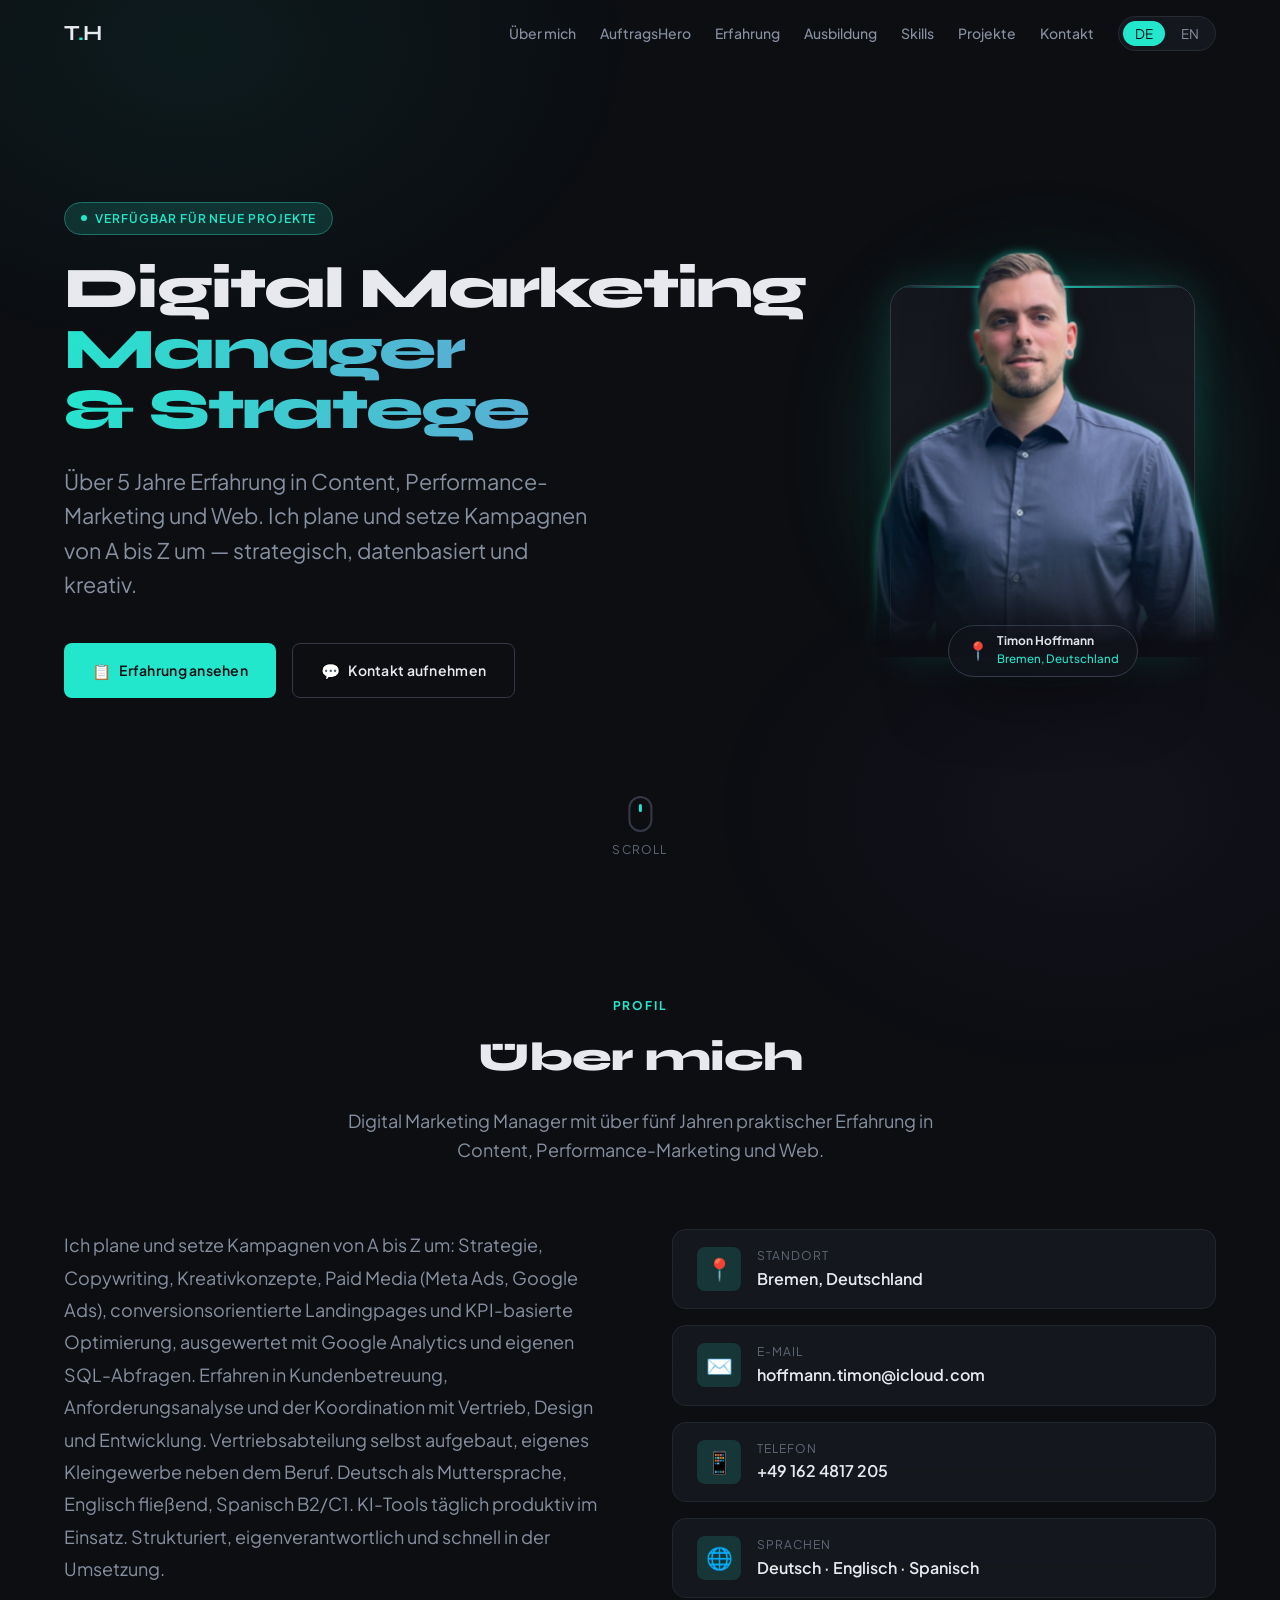
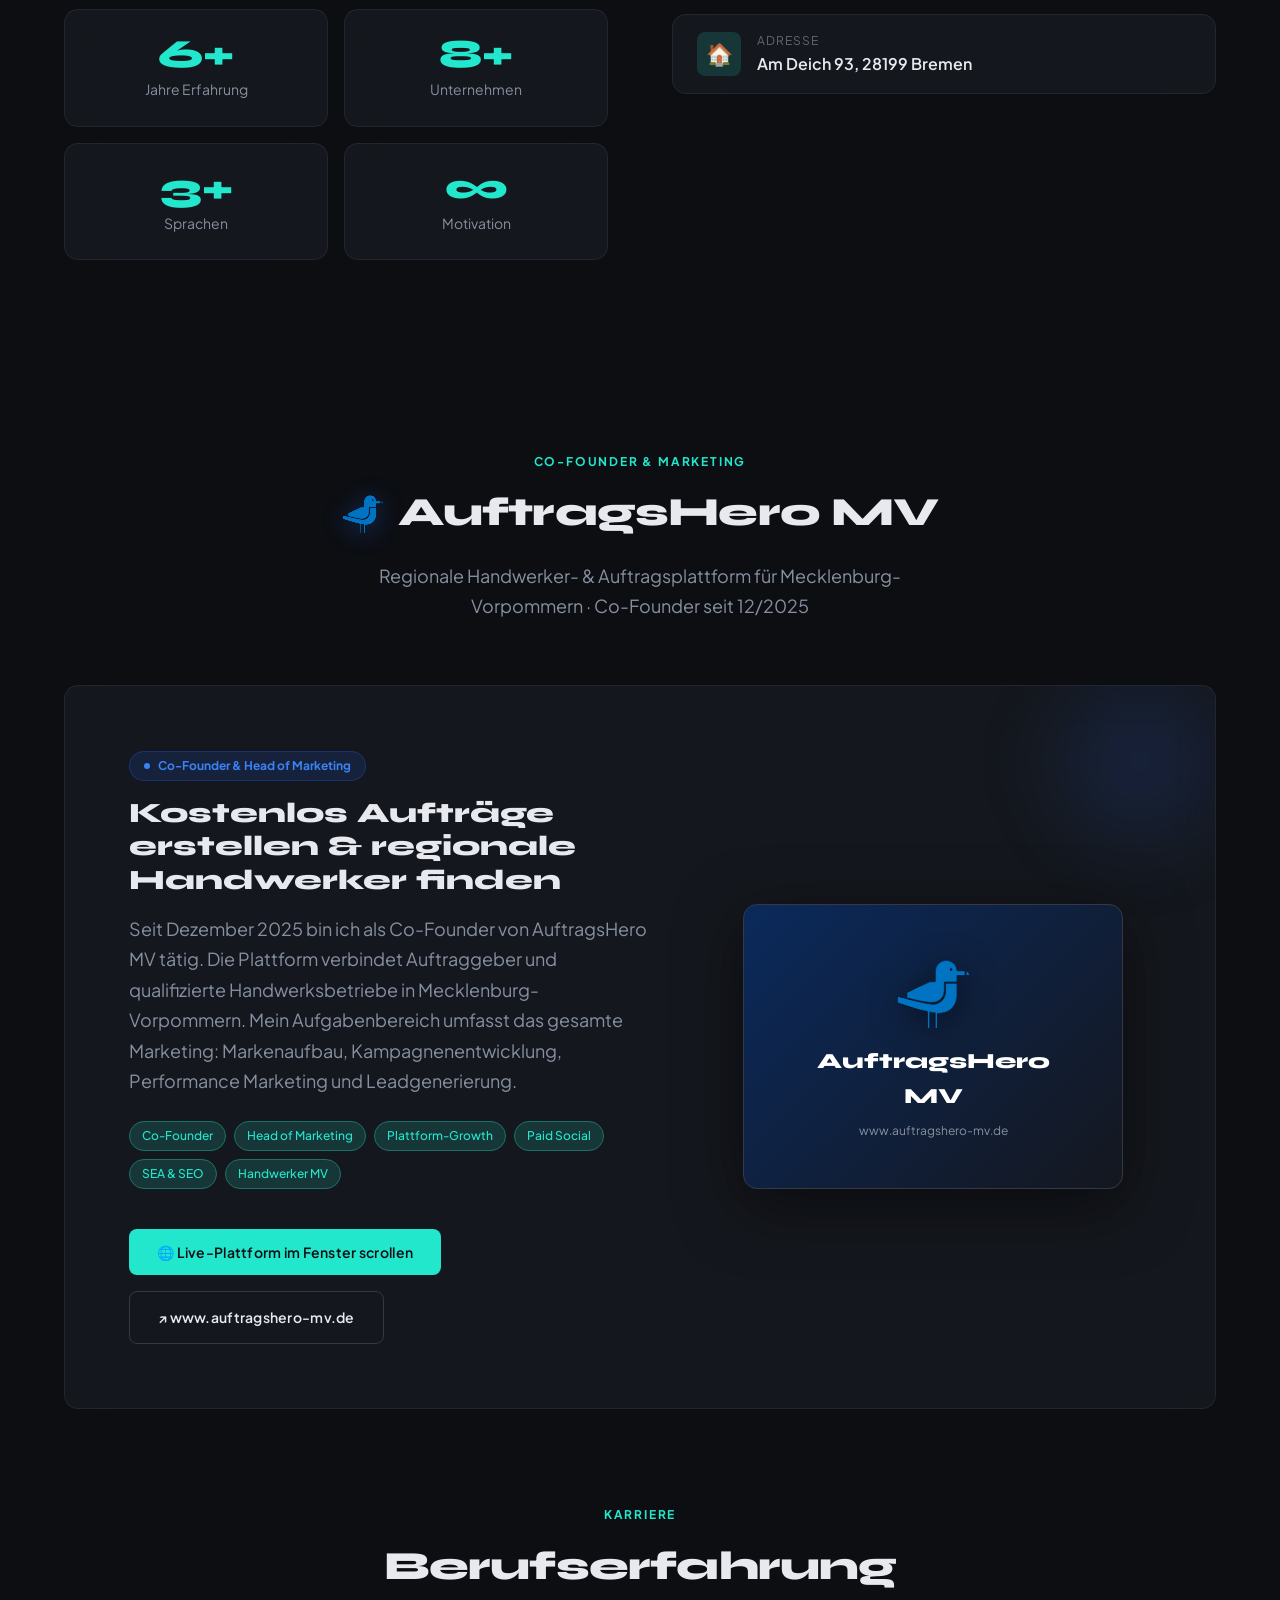
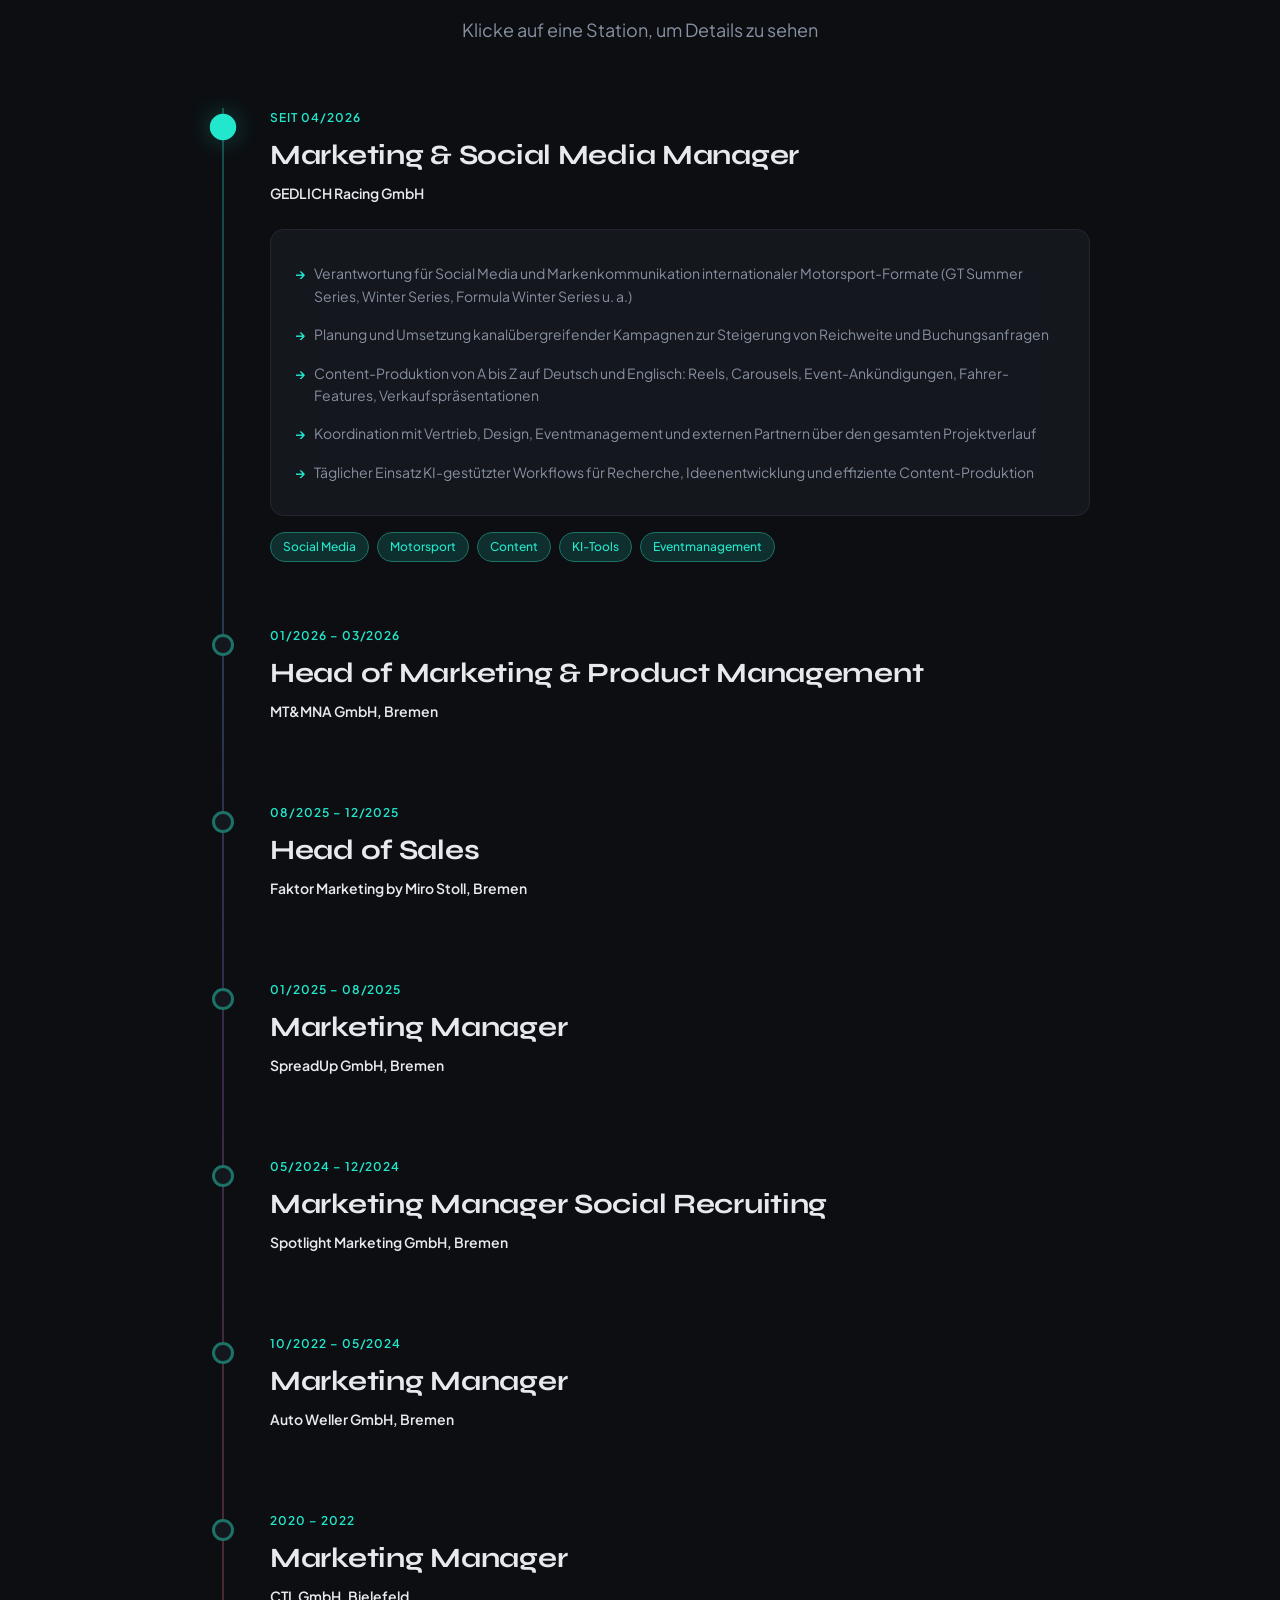
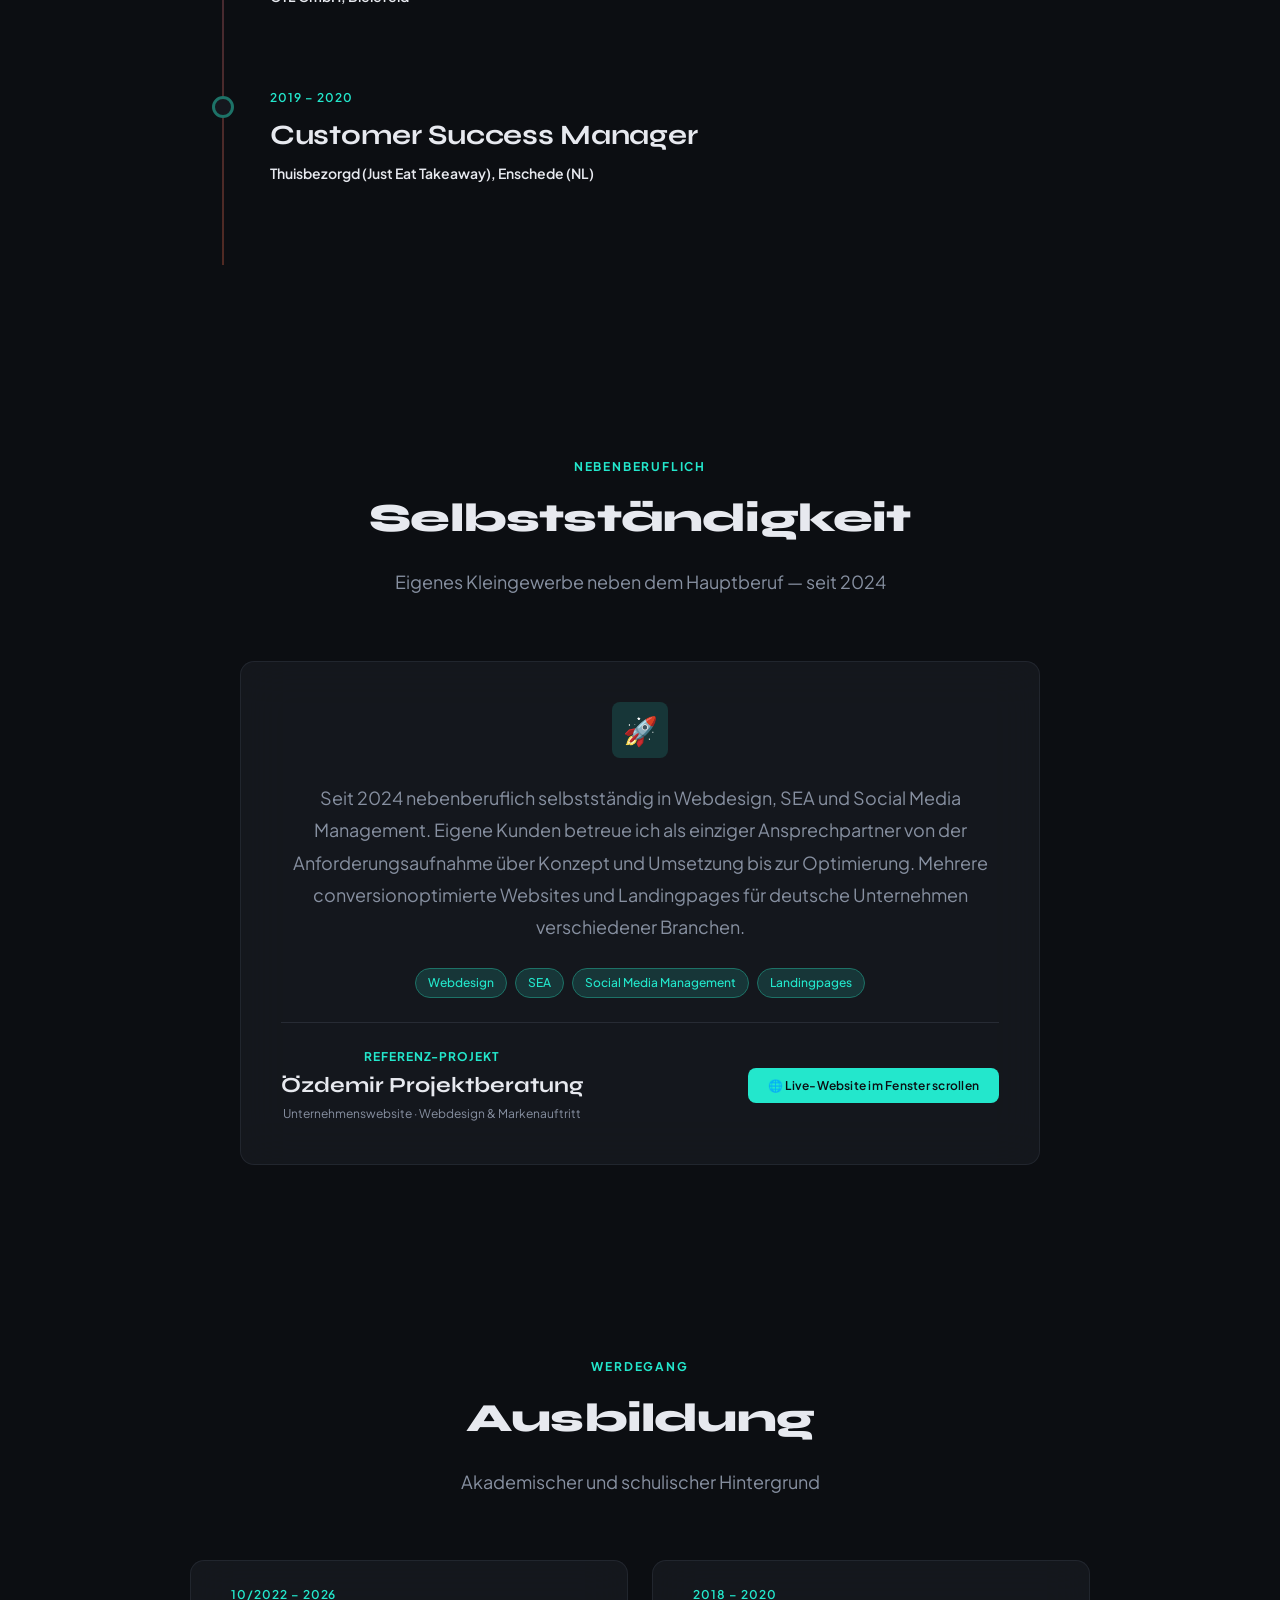
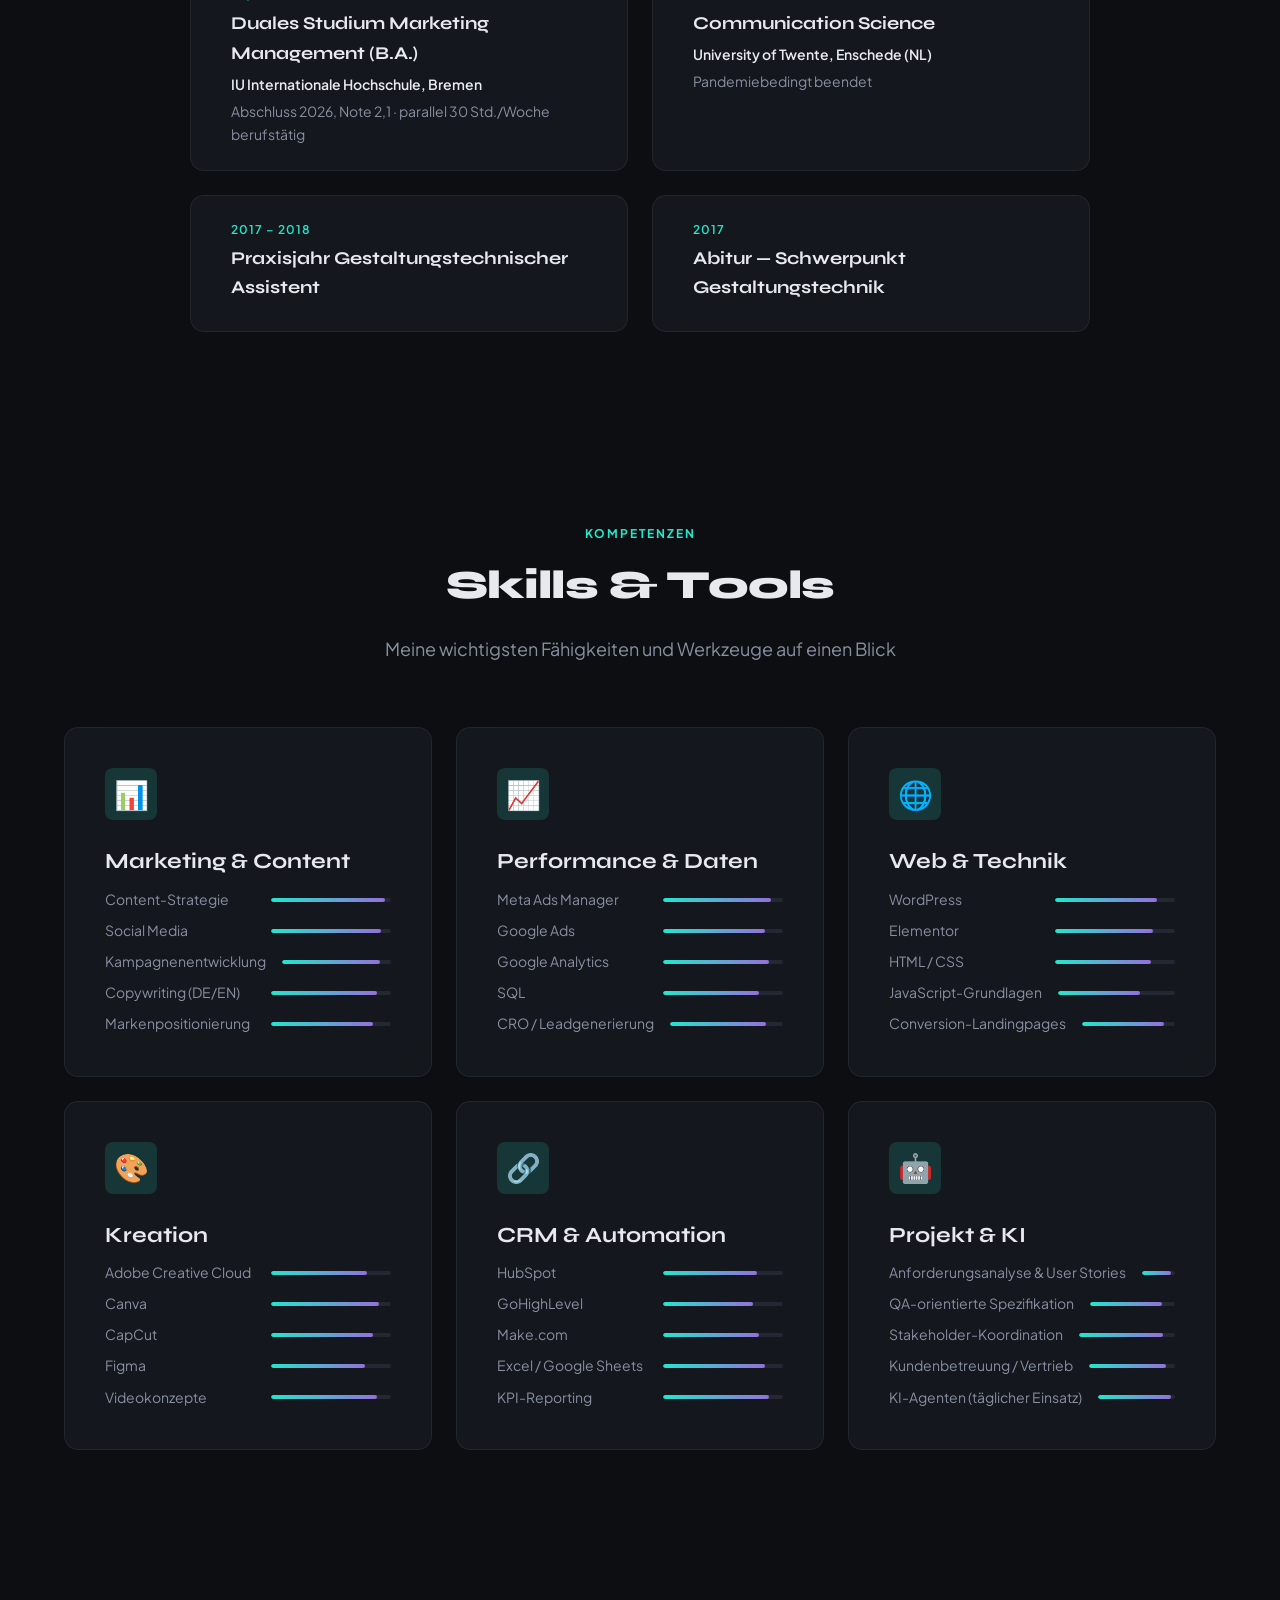
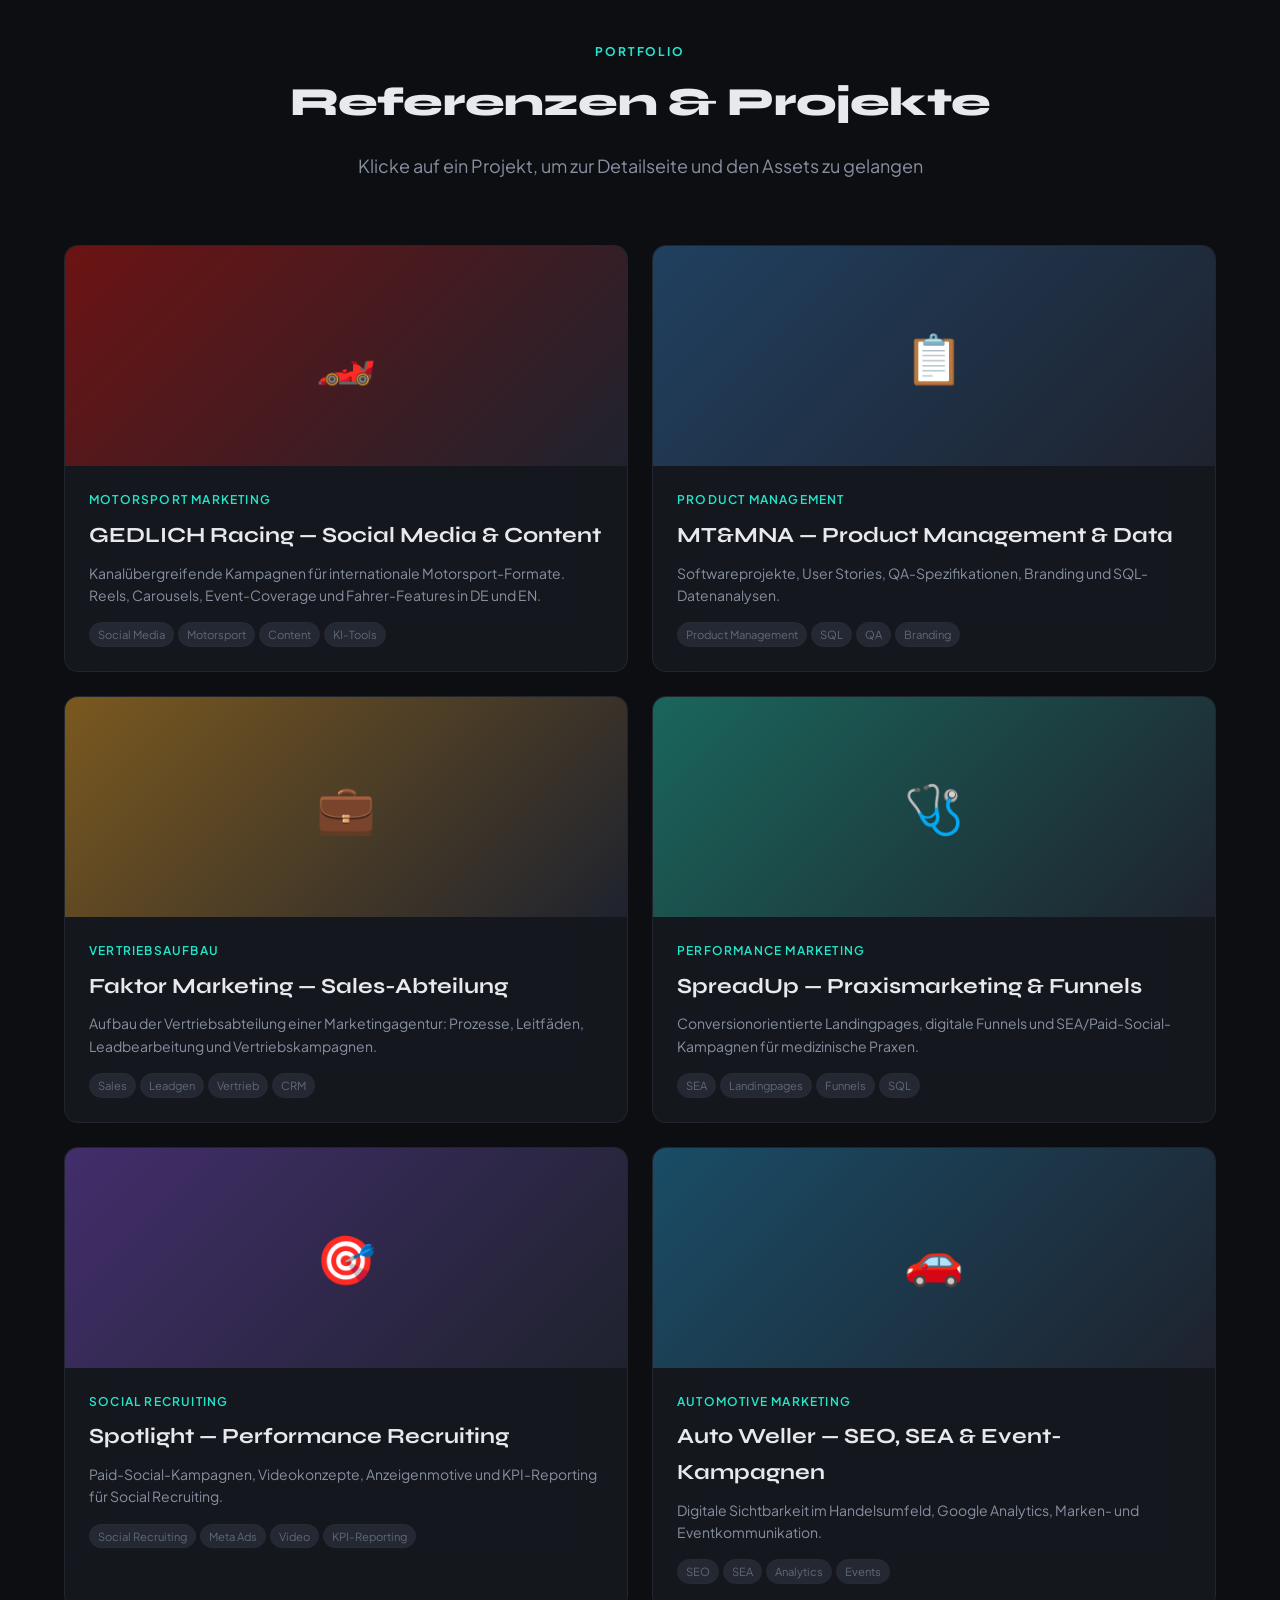
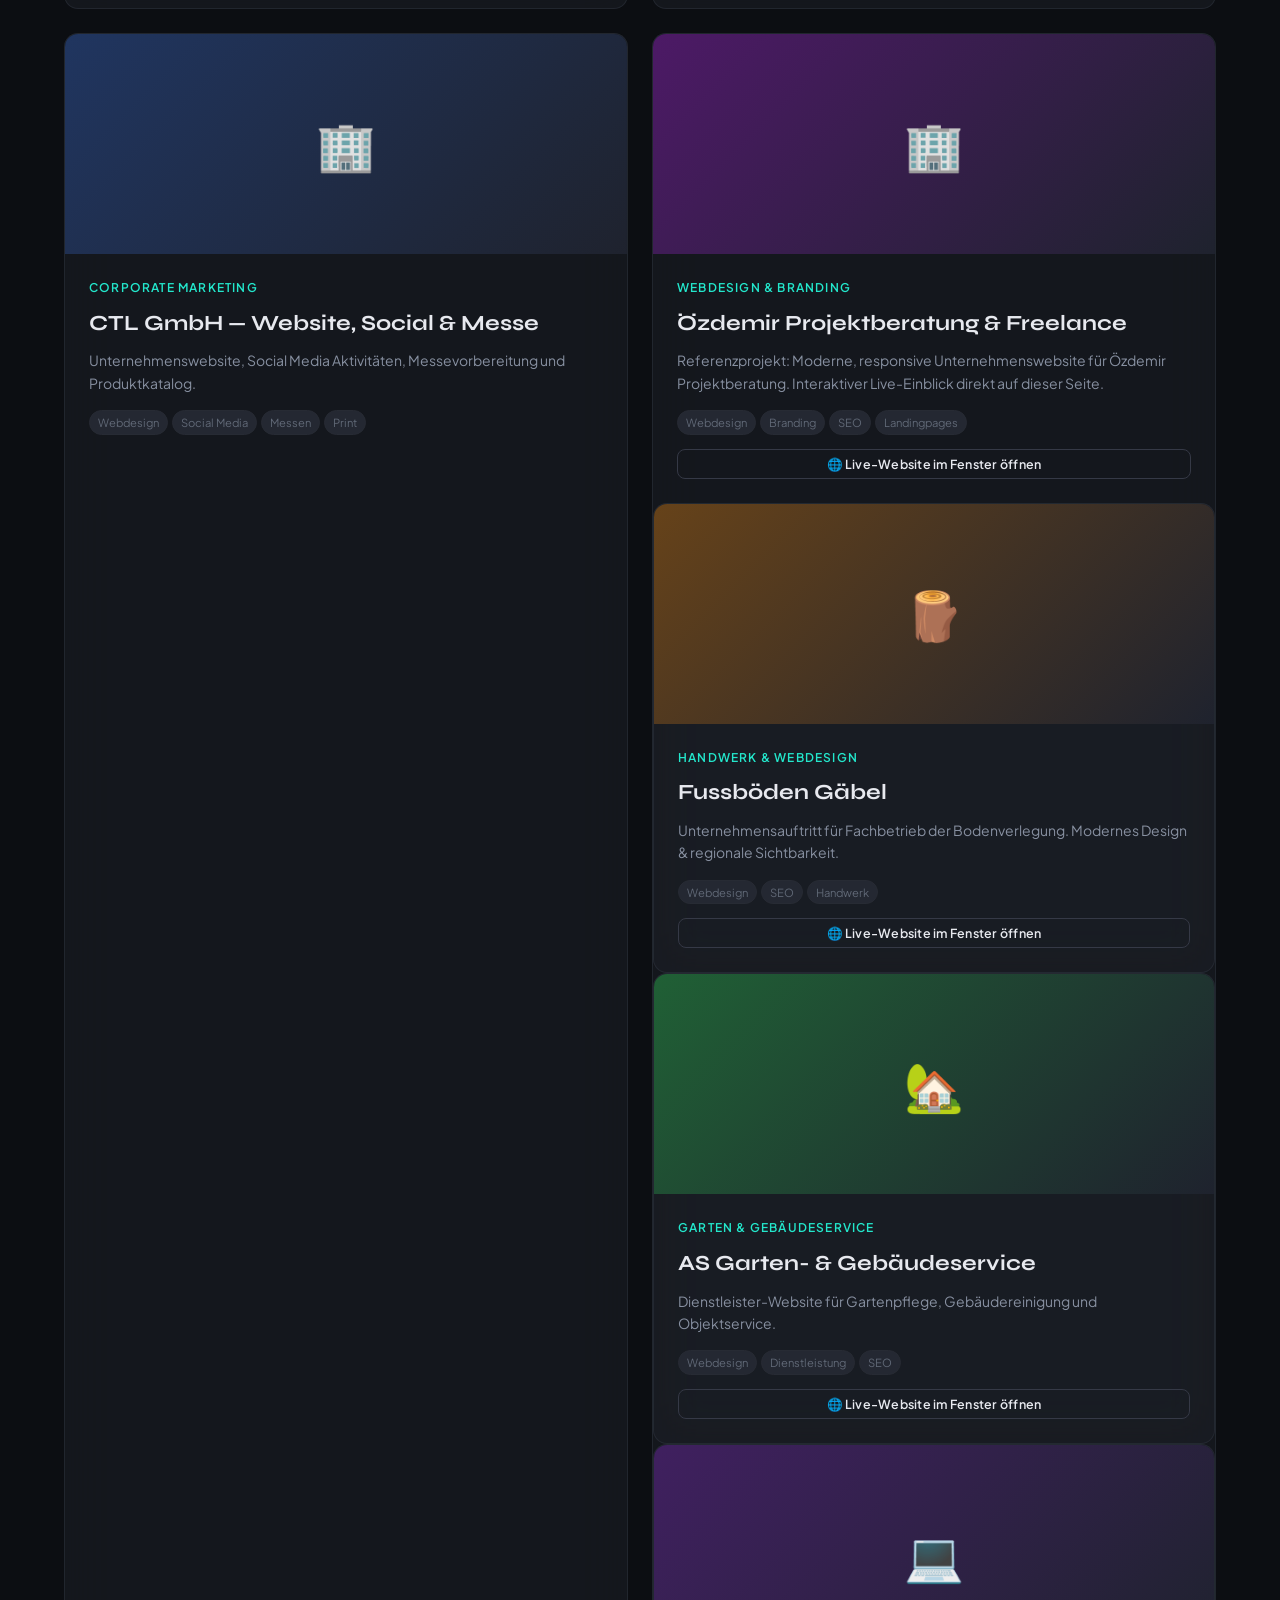
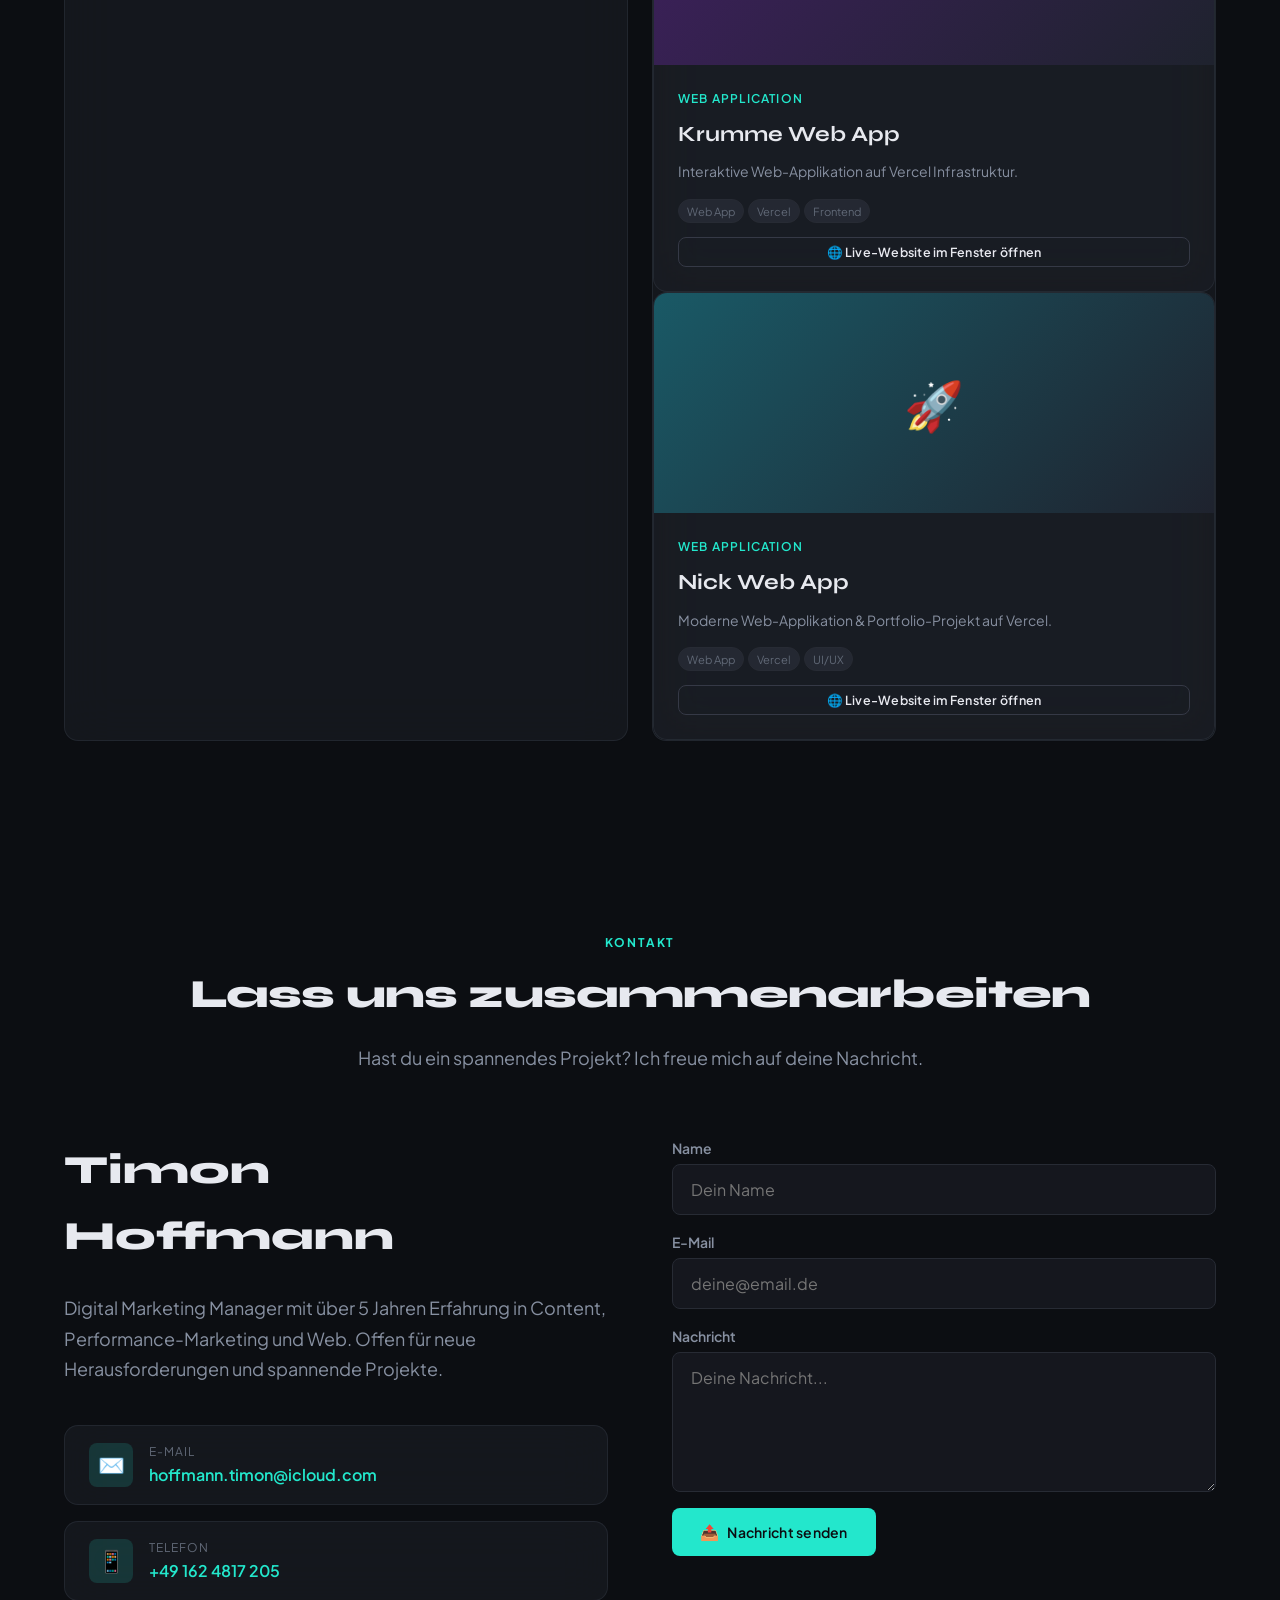
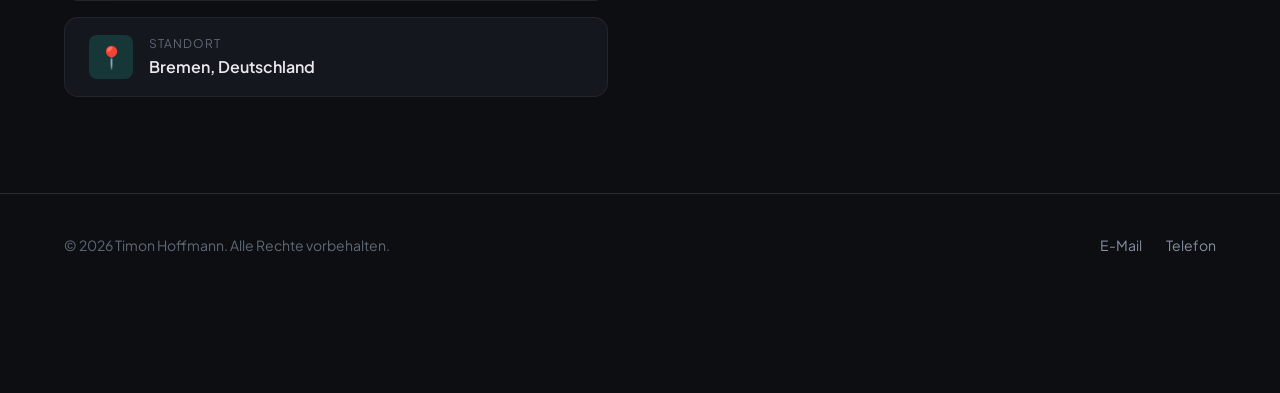
==== commit b975444b: "Add dedicated AuftragsHero MV section with scraped logo and gallery navigation carousel for all live" ====
--- a/index.html
+++ b/index.html
@@ -27,11 +27,13 @@
 
       <div class="nav__links" id="navLinks">
         <a href="#about" class="nav__link" data-i18n="nav_about">Über mich</a>
+        <a href="#auftragshero" class="nav__link">AuftragsHero</a>
         <a href="#experience" class="nav__link" data-i18n="nav_experience">Erfahrung</a>
         <a href="#education" class="nav__link" data-i18n="nav_education">Ausbildung</a>
         <a href="#skills" class="nav__link" data-i18n="nav_skills">Skills</a>
         <a href="#projects" class="nav__link" data-i18n="nav_projects">Projekte</a>
         <a href="#contact" class="nav__link" data-i18n="nav_contact">Kontakt</a>
+
 
         <div class="nav__lang-toggle">
           <button class="nav__lang-btn active" data-lang="de">DE</button>
@@ -172,6 +174,69 @@
     </div>
   </section>
 
+  <!-- ============ AUFTRAGSHERO MV ============ -->
+  <section class="section" id="auftragshero">
+    <div class="container">
+      <div class="section__header animate-on-scroll">
+        <div class="section__eyebrow">Co-Founder & Marketing</div>
+        <h2 class="section__title" style="display: flex; align-items: center; justify-content: center; gap: 14px; flex-wrap: wrap;">
+          <img src="assets/auftragshero-logo.svg" alt="AuftragsHero Logo" style="height: 42px; width: auto; filter: drop-shadow(0 4px 12px rgba(37,99,235,0.4));">
+          <span>AuftragsHero MV</span>
+        </h2>
+        <p class="section__subtitle">
+          Regionale Handwerker- & Auftragsplattform für Mecklenburg-Vorpommern · Co-Founder seit 12/2025
+        </p>
+      </div>
+
+      <div class="glass-card animate-on-scroll" style="padding: var(--sp-2xl); position: relative; overflow: hidden;">
+        <div style="position: absolute; top: -50px; right: -50px; width: 250px; height: 250px; background: radial-gradient(circle, rgba(37,99,235,0.18) 0%, transparent 70%); filter: blur(30px); pointer-events: none;"></div>
+
+        <div style="display: grid; grid-template-columns: 1.2fr 1fr; gap: var(--sp-2xl); align-items: center;">
+          <div>
+            <div style="display: inline-flex; align-items: center; gap: 8px; background: rgba(37,99,235,0.15); border: 1px solid rgba(37,99,235,0.3); border-radius: var(--radius-full); padding: 4px 14px; font-size: var(--fs-xs); font-weight: 700; color: #3b82f6; margin-bottom: var(--sp-md);">
+              <span style="width: 6px; height: 6px; border-radius: 50%; background: #3b82f6; display: inline-block;"></span>
+              Co-Founder & Head of Marketing
+            </div>
+
+            <h3 style="font-family: var(--ff-heading); font-size: var(--fs-xl); font-weight: 800; margin-bottom: var(--sp-md); line-height: 1.2;">
+              Kostenlos Aufträge erstellen & regionale Handwerker finden
+            </h3>
+
+            <p style="font-size: var(--fs-md); color: var(--clr-text-muted); line-height: 1.7; margin-bottom: var(--sp-lg);">
+              Seit Dezember 2025 bin ich als Co-Founder von AuftragsHero MV tätig. Die Plattform verbindet Auftraggeber und qualifizierte Handwerksbetriebe in Mecklenburg-Vorpommern. Mein Aufgabenbereich umfasst das gesamte Marketing: Markenaufbau, Kampagnenentwicklung, Performance Marketing und Leadgenerierung.
+            </p>
+
+            <div style="display: flex; flex-wrap: wrap; gap: var(--sp-sm); margin-bottom: var(--sp-xl);">
+              <span class="timeline__tag">Co-Founder</span>
+              <span class="timeline__tag">Head of Marketing</span>
+              <span class="timeline__tag">Plattform-Growth</span>
+              <span class="timeline__tag">Paid Social</span>
+              <span class="timeline__tag">SEA & SEO</span>
+              <span class="timeline__tag">Handwerker MV</span>
+            </div>
+
+            <div style="display: flex; gap: var(--sp-md); flex-wrap: wrap;">
+              <button class="btn btn--primary open-live-modal" data-preview-url="https://www.auftragshero-mv.de">
+                🌐 Live-Plattform im Fenster scrollen
+              </button>
+              <a href="https://www.auftragshero-mv.de" target="_blank" rel="noopener" class="btn btn--outline">
+                ↗ www.auftragshero-mv.de
+              </a>
+            </div>
+          </div>
+
+          <div style="position: relative; display: flex; justify-content: center; align-items: center;">
+            <div style="width: 100%; max-width: 380px; aspect-ratio: 4/3; border-radius: var(--radius-md); background: linear-gradient(135deg, hsl(217, 80%, 20%), hsl(225, 20%, 10%)); border: 1px solid var(--clr-border-light); display: flex; flex-direction: column; align-items: center; justify-content: center; padding: var(--sp-xl); text-align: center; box-shadow: var(--shadow-lg);">
+              <img src="assets/auftragshero-logo.svg" alt="AuftragsHero Logo" style="height: 75px; margin-bottom: var(--sp-md); filter: drop-shadow(0 6px 16px rgba(0,0,0,0.5));">
+              <h4 style="font-family: var(--ff-heading); font-size: var(--fs-lg); font-weight: 800; color: #ffffff; margin-bottom: 6px;">AuftragsHero MV</h4>
+              <p style="font-size: var(--fs-xs); color: var(--clr-text-muted);">www.auftragshero-mv.de</p>
+            </div>
+          </div>
+        </div>
+      </div>
+    </div>
+
+
   <!-- ============ EXPERIENCE ============ -->
   <section class="section" id="experience">
     <div class="container">
@@ -823,11 +888,102 @@
               🌐 Live-Website im Fenster öffnen
             </button>
           </div>
+        <!-- Project 9 — Fussböden Gäbel -->
+        <div class="project-card glass-card animate-on-scroll">
+          <div class="project-card__image">
+            <div style="width:100%;height:100%;background:linear-gradient(135deg, hsl(32,60%,25%), hsl(225,20%,15%));display:flex;align-items:center;justify-content:center;font-size:3rem;">🪵</div>
+            <div class="project-card__overlay">
+              <span class="project-card__overlay-text">Live-Vorschau →</span>
+            </div>
+          </div>
+          <div class="project-card__body">
+            <div class="project-card__category">Handwerk & Webdesign</div>
+            <h3 class="project-card__title">Fussböden Gäbel</h3>
+            <p class="project-card__description">Unternehmensauftritt für Fachbetrieb der Bodenverlegung. Modernes Design & regionale Sichtbarkeit.</p>
+            <div class="project-card__techs" style="margin-bottom: var(--sp-sm);">
+              <span class="project-card__tech">Webdesign</span>
+              <span class="project-card__tech">SEO</span>
+              <span class="project-card__tech">Handwerk</span>
+            </div>
+            <button class="btn btn--outline open-live-modal" data-preview-url="https://www.fussboeden-gaebel.de/" style="font-size: 0.78rem; padding: 6px 14px; width: 100%; justify-content: center; margin-top: 6px;">
+              🌐 Live-Website im Fenster öffnen
+            </button>
+          </div>
+        </div>
+
+        <!-- Project 10 — AS Garten- & Gebäudeservice -->
+        <div class="project-card glass-card animate-on-scroll">
+          <div class="project-card__image">
+            <div style="width:100%;height:100%;background:linear-gradient(135deg, hsl(140,50%,25%), hsl(225,20%,15%));display:flex;align-items:center;justify-content:center;font-size:3rem;">🏡</div>
+            <div class="project-card__overlay">
+              <span class="project-card__overlay-text">Live-Vorschau →</span>
+            </div>
+          </div>
+          <div class="project-card__body">
+            <div class="project-card__category">Garten & Gebäudeservice</div>
+            <h3 class="project-card__title">AS Garten- & Gebäudeservice</h3>
+            <p class="project-card__description">Dienstleister-Website für Gartenpflege, Gebäudereinigung und Objektservice.</p>
+            <div class="project-card__techs" style="margin-bottom: var(--sp-sm);">
+              <span class="project-card__tech">Webdesign</span>
+              <span class="project-card__tech">Dienstleistung</span>
+              <span class="project-card__tech">SEO</span>
+            </div>
+            <button class="btn btn--outline open-live-modal" data-preview-url="https://www.as-garten-gebäudeservice.com/" style="font-size: 0.78rem; padding: 6px 14px; width: 100%; justify-content: center; margin-top: 6px;">
+              🌐 Live-Website im Fenster öffnen
+            </button>
+          </div>
+        </div>
+
+        <!-- Project 11 — Krumme App -->
+        <div class="project-card glass-card animate-on-scroll">
+          <div class="project-card__image">
+            <div style="width:100%;height:100%;background:linear-gradient(135deg, hsl(270,50%,25%), hsl(225,20%,15%));display:flex;align-items:center;justify-content:center;font-size:3rem;">💻</div>
+            <div class="project-card__overlay">
+              <span class="project-card__overlay-text">Live-Vorschau →</span>
+            </div>
+          </div>
+          <div class="project-card__body">
+            <div class="project-card__category">Web Application</div>
+            <h3 class="project-card__title">Krumme Web App</h3>
+            <p class="project-card__description">Interaktive Web-Applikation auf Vercel Infrastruktur.</p>
+            <div class="project-card__techs" style="margin-bottom: var(--sp-sm);">
+              <span class="project-card__tech">Web App</span>
+              <span class="project-card__tech">Vercel</span>
+              <span class="project-card__tech">Frontend</span>
+            </div>
+            <button class="btn btn--outline open-live-modal" data-preview-url="https://krumme.vercel.app/" style="font-size: 0.78rem; padding: 6px 14px; width: 100%; justify-content: center; margin-top: 6px;">
+              🌐 Live-Website im Fenster öffnen
+            </button>
+          </div>
+        </div>
+
+        <!-- Project 12 — Nick Web App -->
+        <div class="project-card glass-card animate-on-scroll">
+          <div class="project-card__image">
+            <div style="width:100%;height:100%;background:linear-gradient(135deg, hsl(190,60%,25%), hsl(225,20%,15%));display:flex;align-items:center;justify-content:center;font-size:3rem;">🚀</div>
+            <div class="project-card__overlay">
+              <span class="project-card__overlay-text">Live-Vorschau →</span>
+            </div>
+          </div>
+          <div class="project-card__body">
+            <div class="project-card__category">Web Application</div>
+            <h3 class="project-card__title">Nick Web App</h3>
+            <p class="project-card__description">Moderne Web-Applikation & Portfolio-Projekt auf Vercel.</p>
+            <div class="project-card__techs" style="margin-bottom: var(--sp-sm);">
+              <span class="project-card__tech">Web App</span>
+              <span class="project-card__tech">Vercel</span>
+              <span class="project-card__tech">UI/UX</span>
+            </div>
+            <button class="btn btn--outline open-live-modal" data-preview-url="https://nick-website-indol.vercel.app/" style="font-size: 0.78rem; padding: 6px 14px; width: 100%; justify-content: center; margin-top: 6px;">
+              🌐 Live-Website im Fenster öffnen
+            </button>
+          </div>
         </div>
 
       </div>
     </div>
   </section>
+
 
 
   <!-- ============ CONTACT ============ -->
@@ -920,17 +1076,23 @@
           <span class="web-modal__dot web-modal__dot--min"></span>
           <span class="web-modal__dot web-modal__dot--max"></span>
         </div>
+        <div class="web-modal__nav-controls">
+          <button class="web-modal__nav-btn" id="webModalPrev" title="Vorheriges Projekt (←)">←</button>
+          <span class="web-modal__counter" id="webModalCounter">1 / 6</span>
+          <button class="web-modal__nav-btn" id="webModalNext" title="Nächstes Projekt (→)">→</button>
+        </div>
         <div class="web-modal__address-bar">
           <span class="web-modal__lock">🔒</span>
-          <span class="web-modal__url" id="webModalUrl">https://www.özdemir-projektberatung.de</span>
+          <span class="web-modal__url" id="webModalUrl">https://www.auftragshero-mv.de</span>
         </div>
         <div class="web-modal__actions">
-          <a href="https://www.özdemir-projektberatung.de" target="_blank" rel="noopener" class="web-modal__action-btn" id="webModalExternal" title="In neuem Tab öffnen">
+          <a href="https://www.auftragshero-mv.de" target="_blank" rel="noopener" class="web-modal__action-btn" id="webModalExternal" title="In neuem Tab öffnen">
             ↗ Tab
           </a>
           <button class="web-modal__close-x" id="webModalCloseX" title="Schließen">✕</button>
         </div>
       </div>
+
       <div class="web-modal__body">
         <iframe src="" class="web-modal__iframe" id="webModalIframe" title="Live Website Vorschau" loading="lazy"></iframe>
       </div>
--- a/style.css
+++ b/style.css
@@ -2083,6 +2083,42 @@
 .web-modal__dot--close { background: #ff5f56; }
 .web-modal__dot--min { background: #ffbd2e; }
 .web-modal__dot--max { background: #27c93f; }
+
+.web-modal__nav-controls {
+  display: flex;
+  align-items: center;
+  gap: 4px;
+  background: var(--clr-bg-elevated);
+  padding: 2px 6px;
+  border-radius: var(--radius-full);
+  border: 1px solid var(--clr-border);
+}
+
+.web-modal__nav-btn {
+  background: transparent;
+  border: none;
+  color: var(--clr-text);
+  font-weight: 700;
+  font-size: var(--fs-sm);
+  cursor: pointer;
+  padding: 2px 8px;
+  border-radius: var(--radius-sm);
+  transition: all var(--duration-fast) var(--ease-smooth);
+}
+
+.web-modal__nav-btn:hover {
+  background: var(--clr-accent-glow);
+  color: var(--clr-accent);
+}
+
+.web-modal__counter {
+  font-size: 0.72rem;
+  font-weight: 600;
+  color: var(--clr-text-dim);
+  padding: 0 4px;
+  min-width: 38px;
+  text-align: center;
+}
 
 .web-modal__address-bar {
   flex: 1;
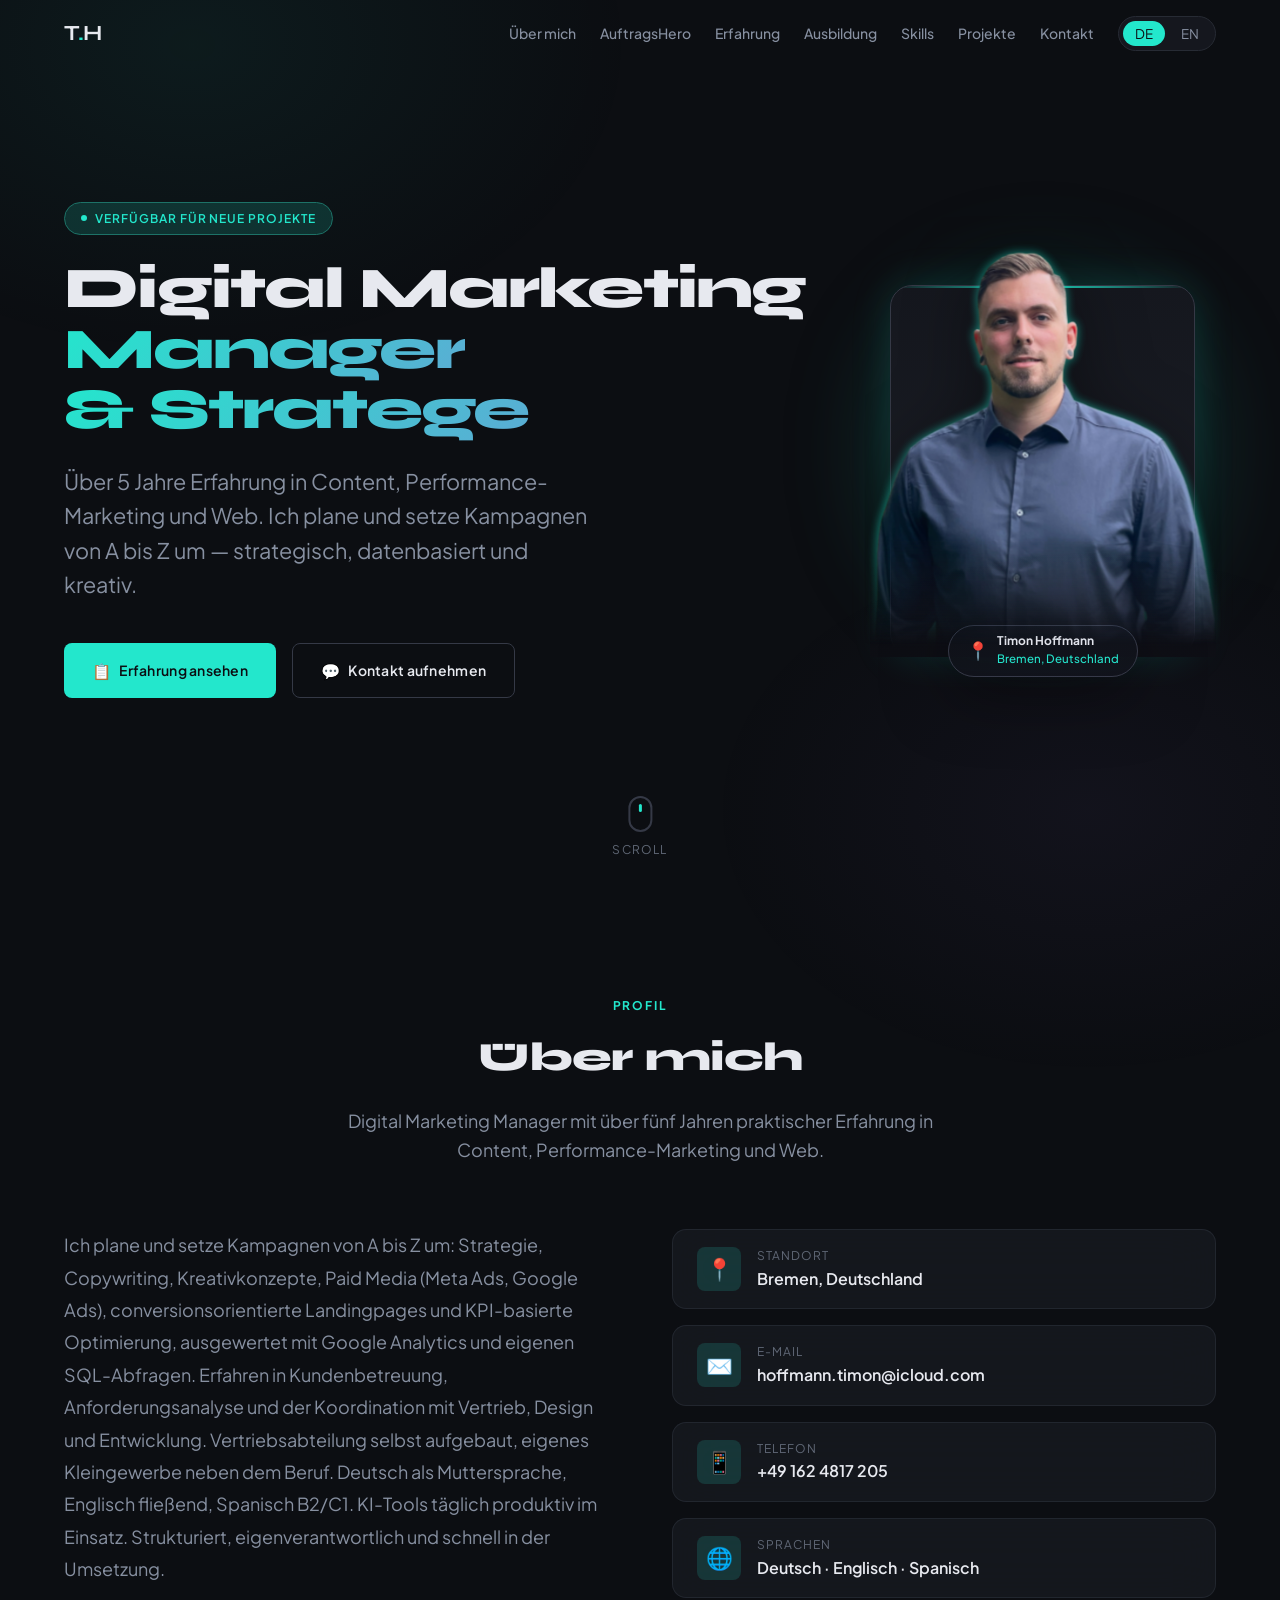
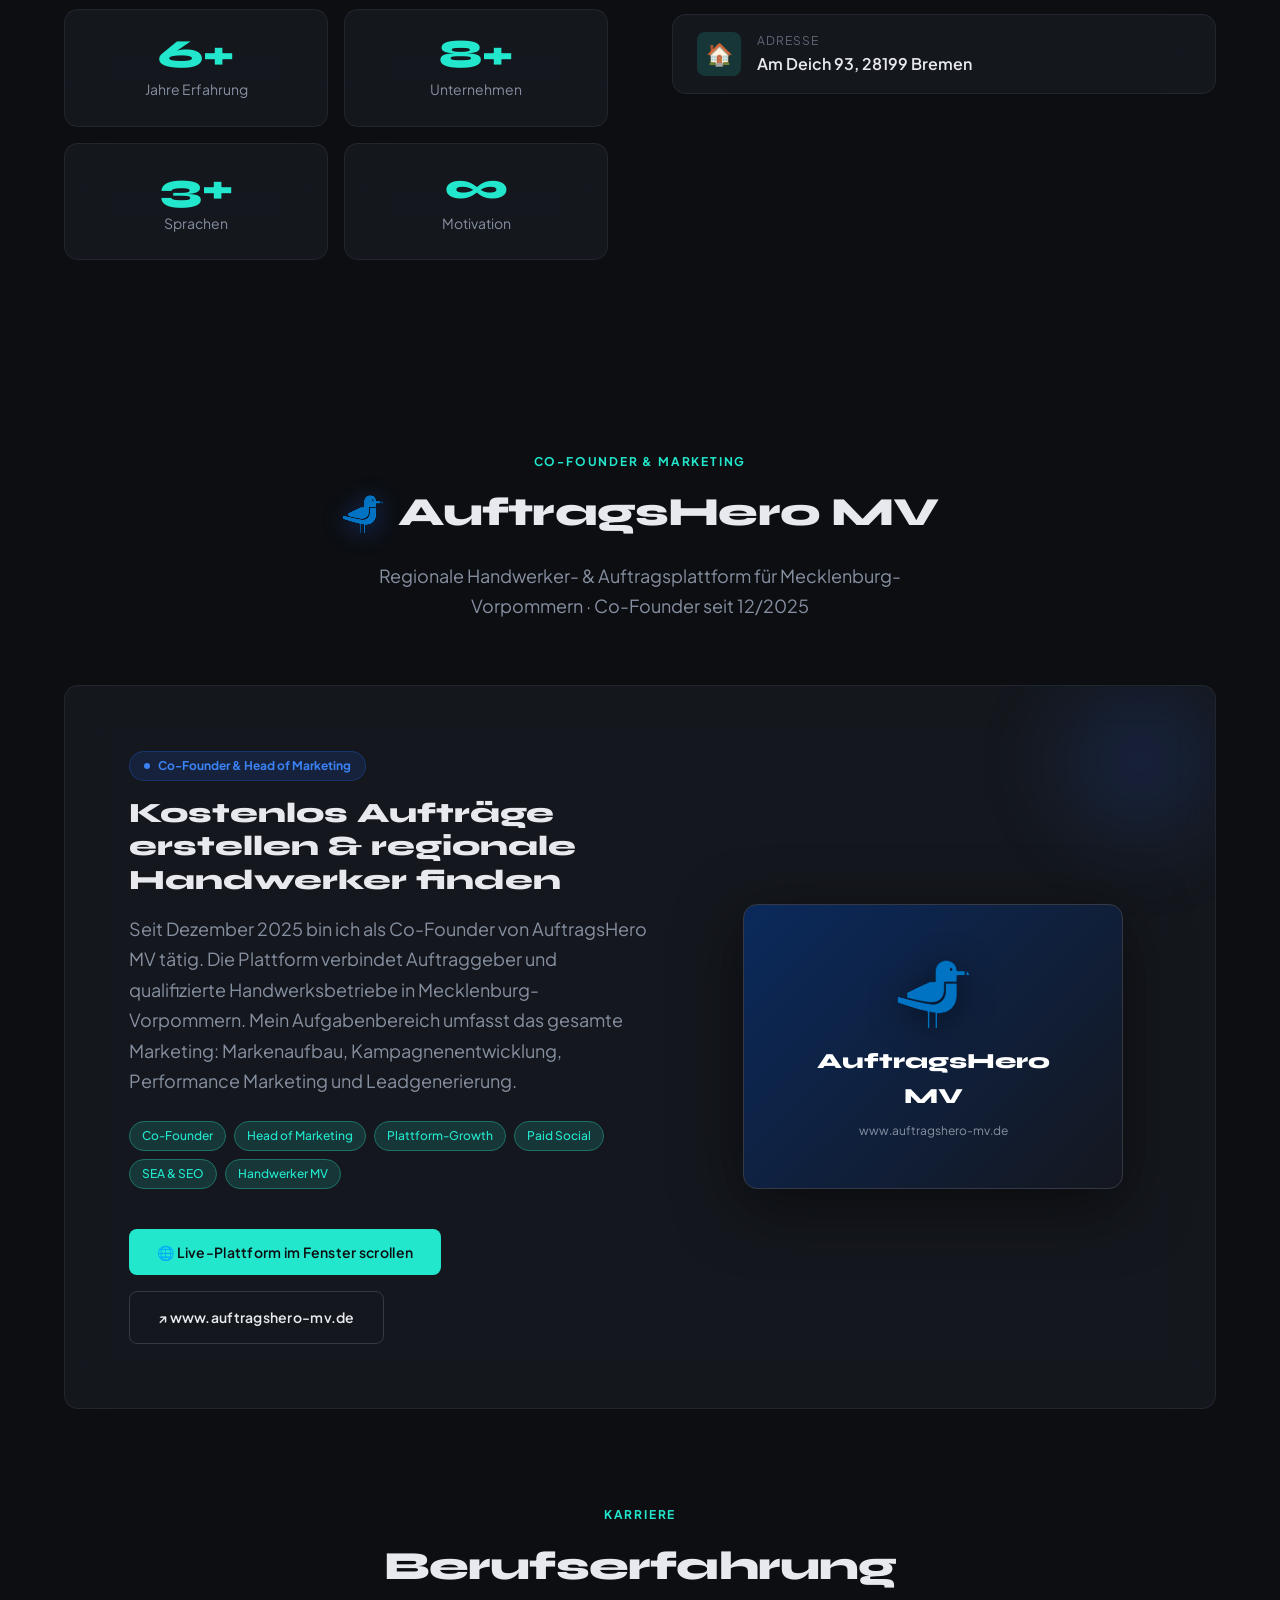
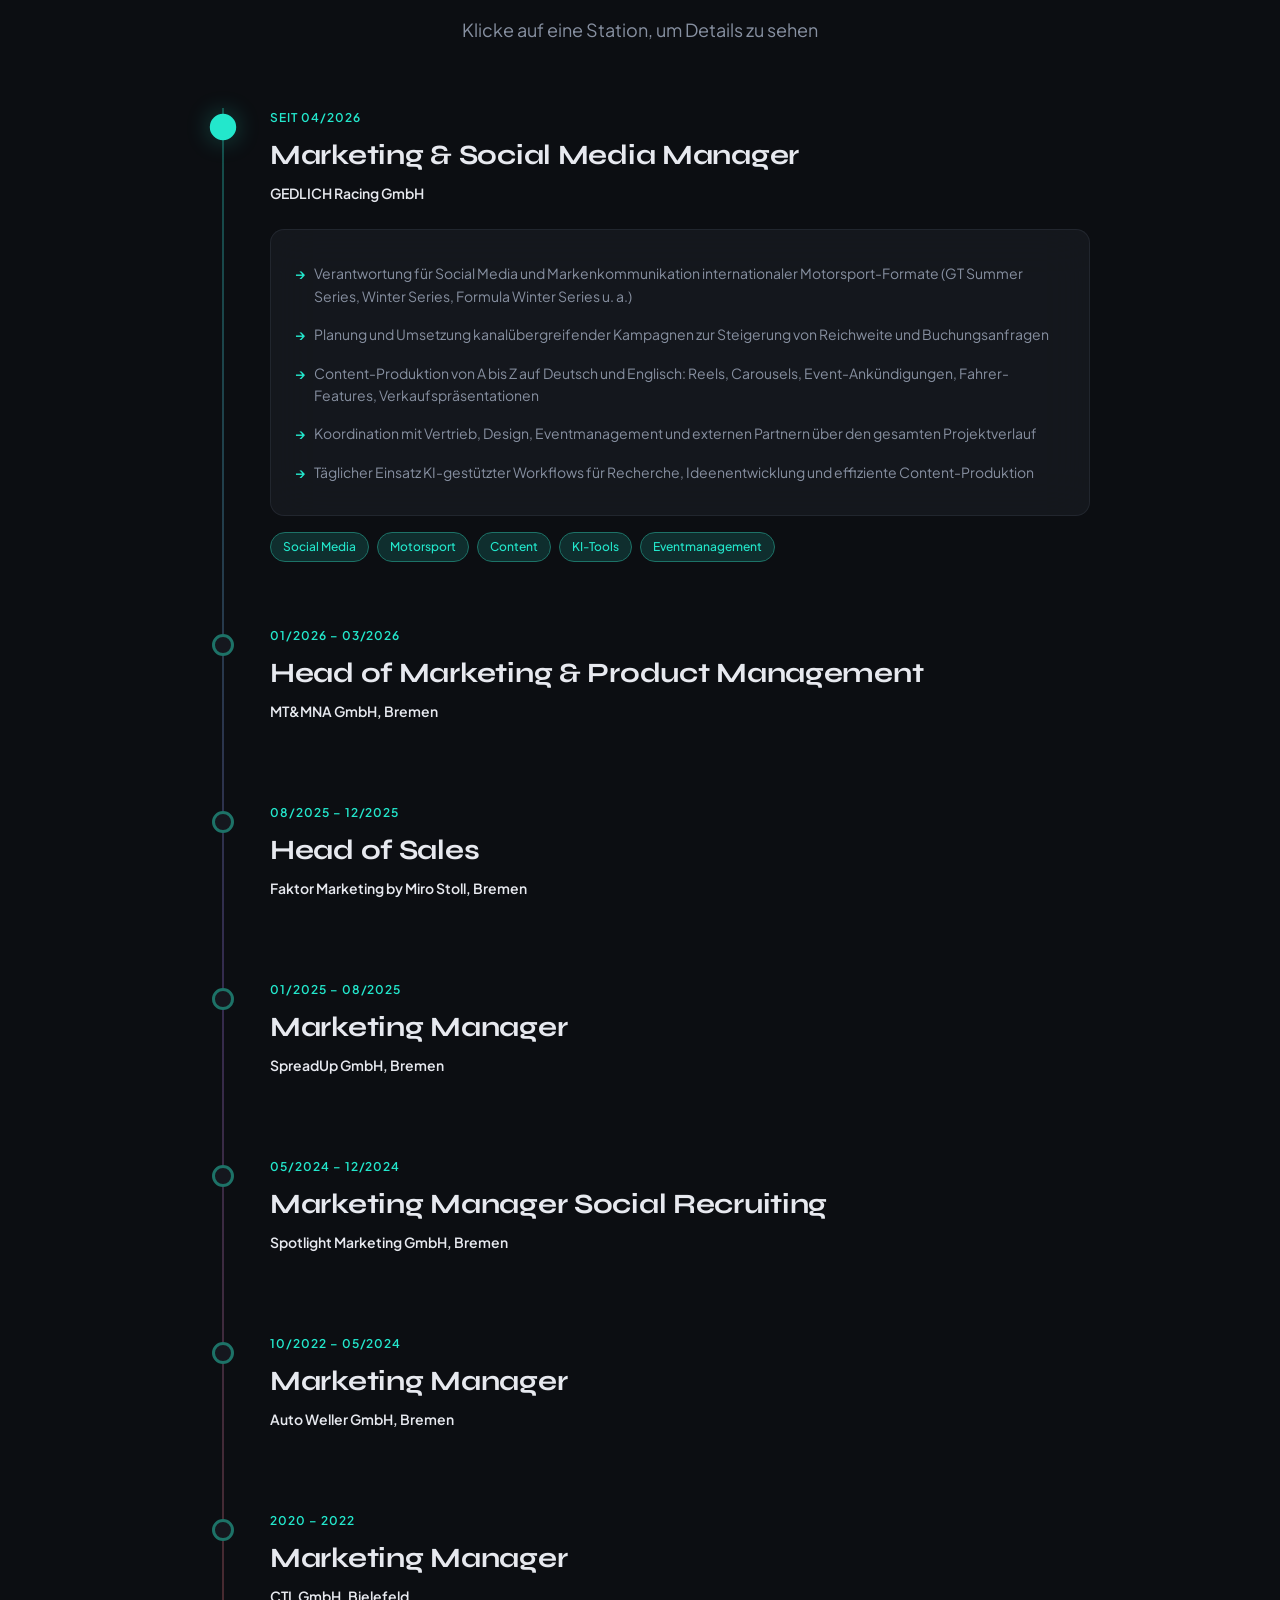
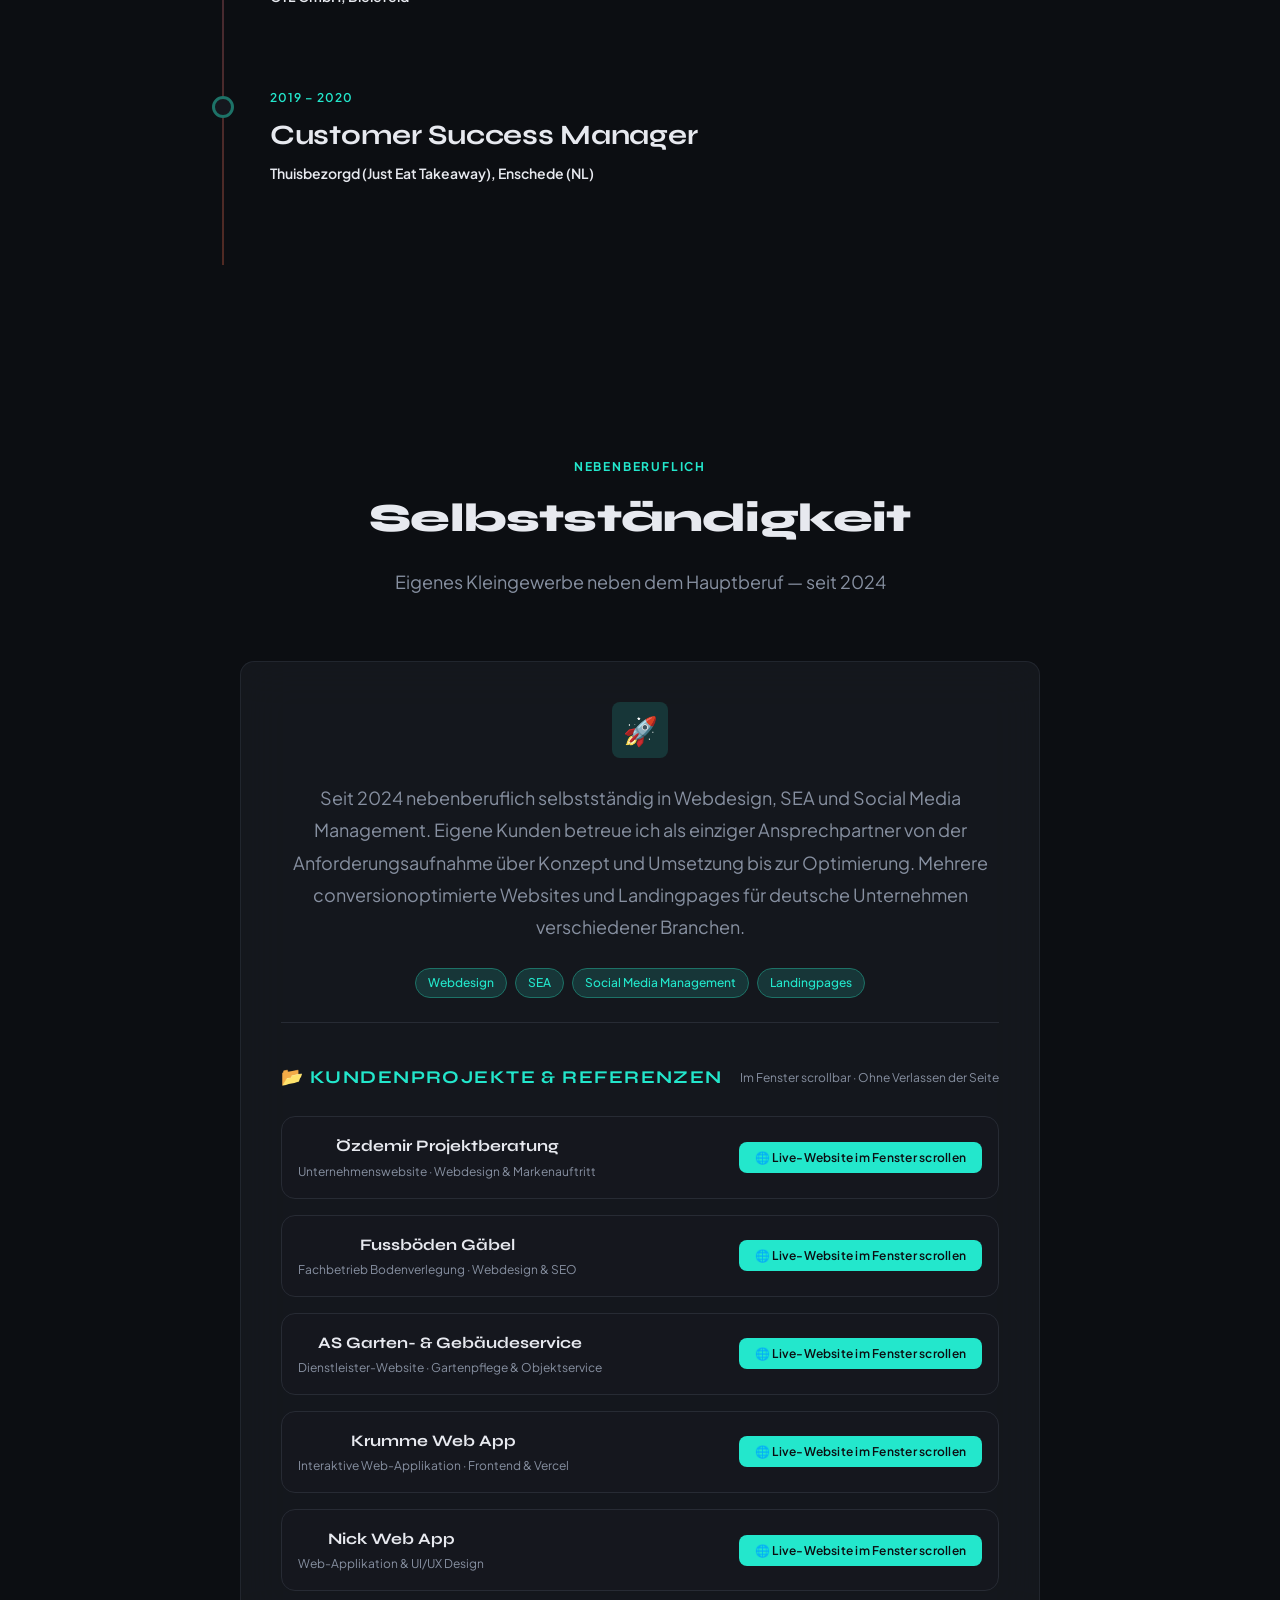
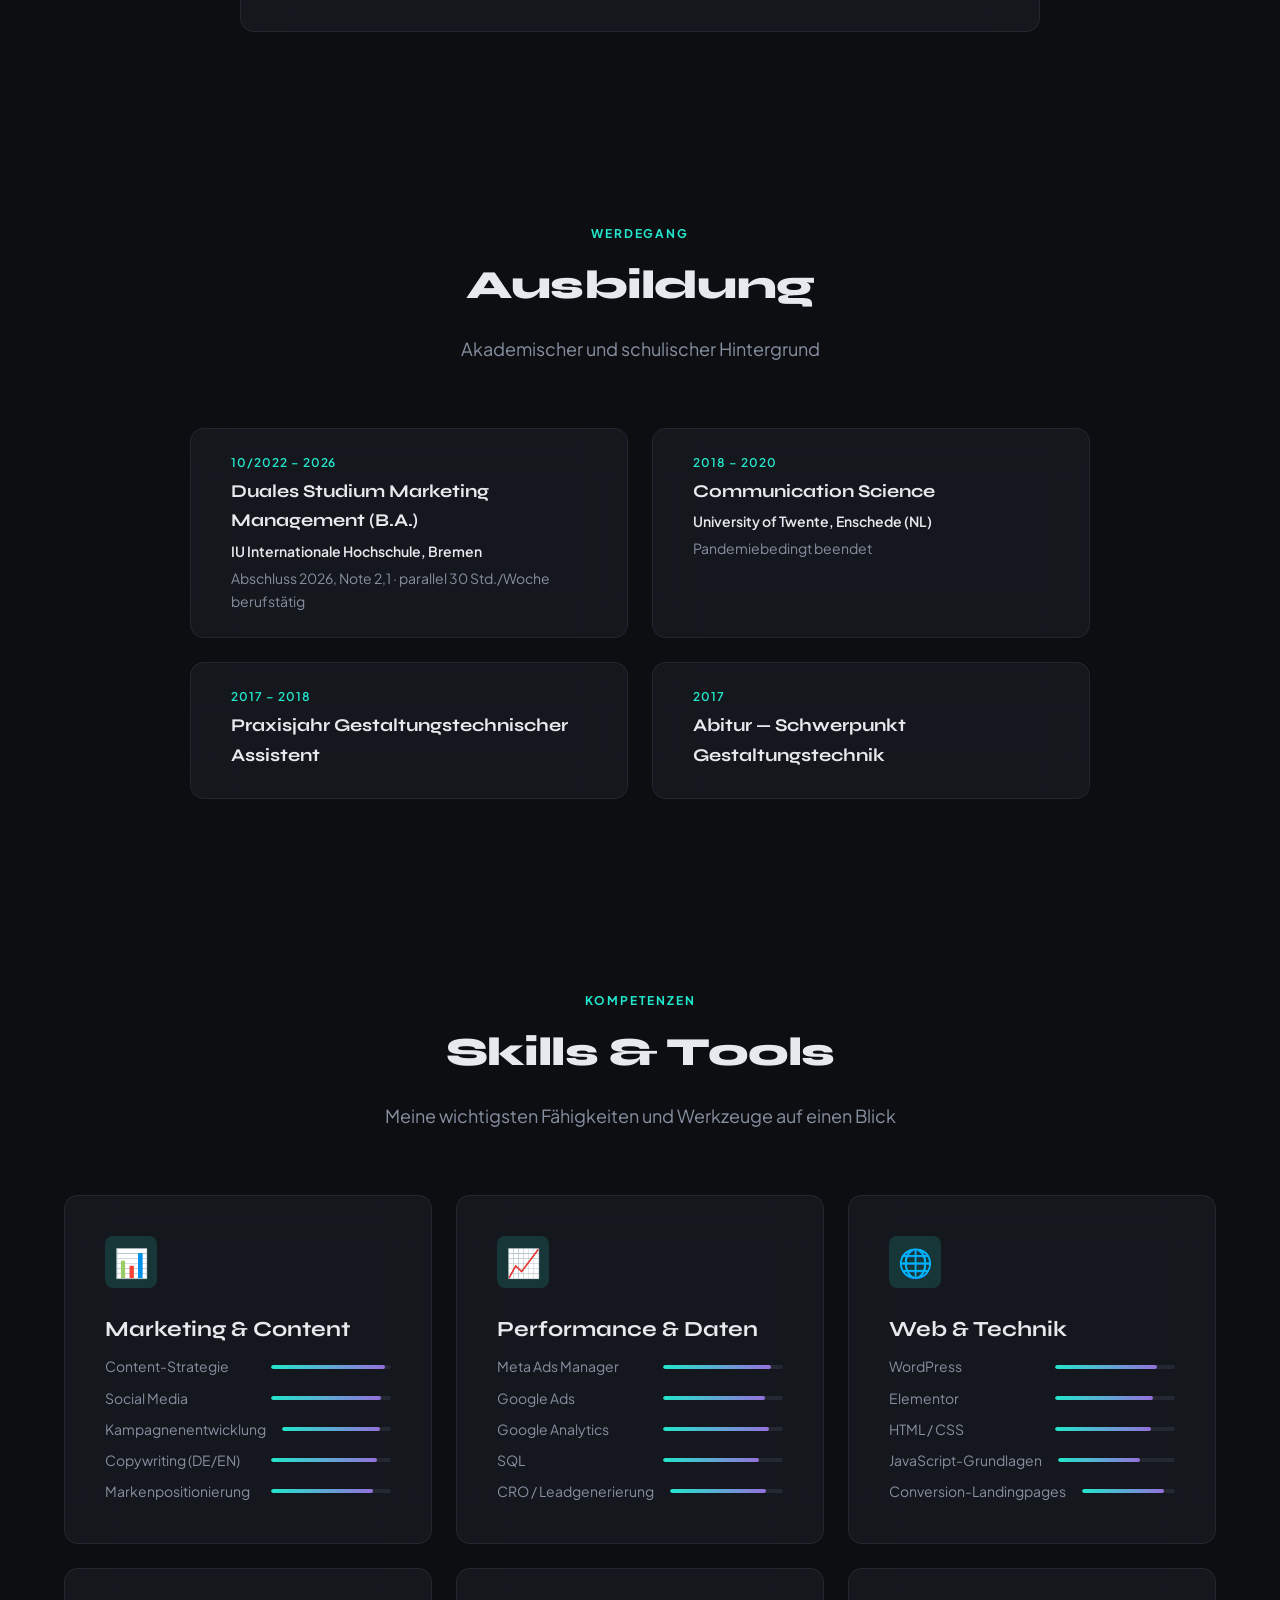
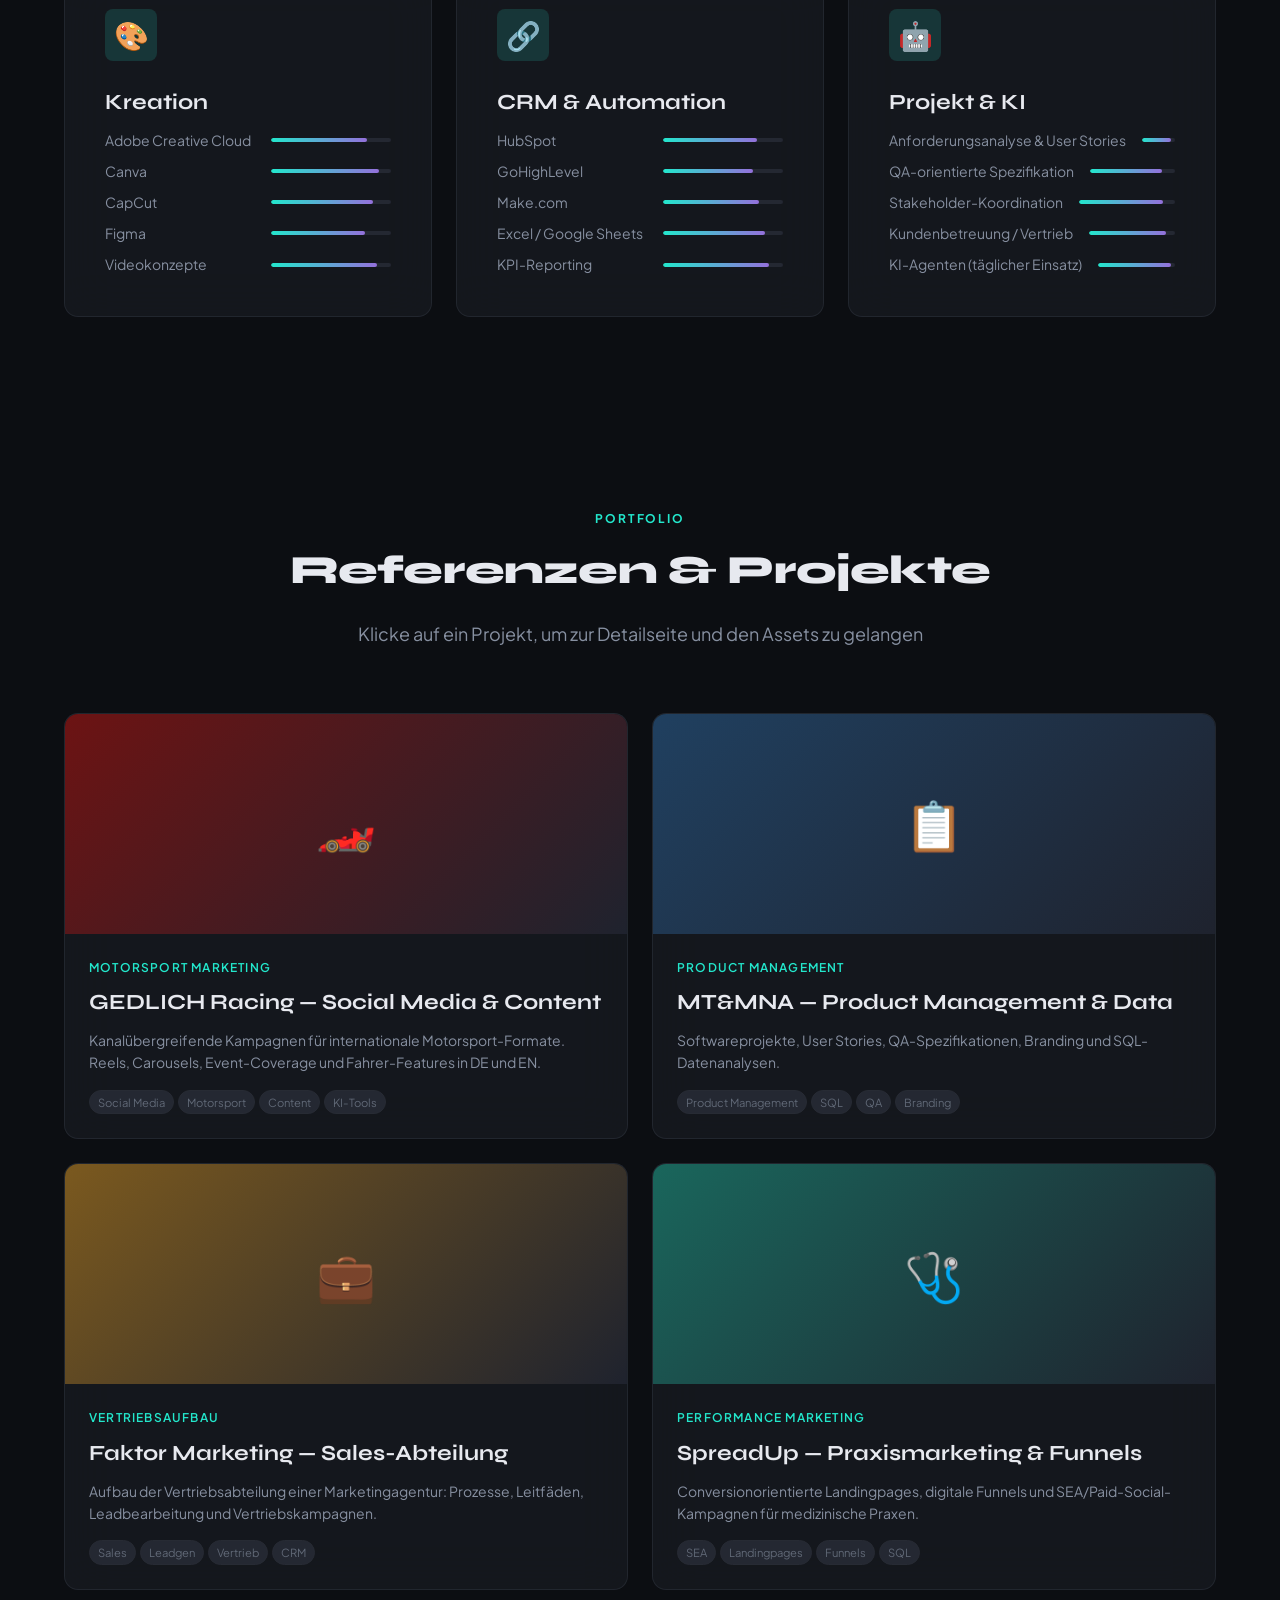
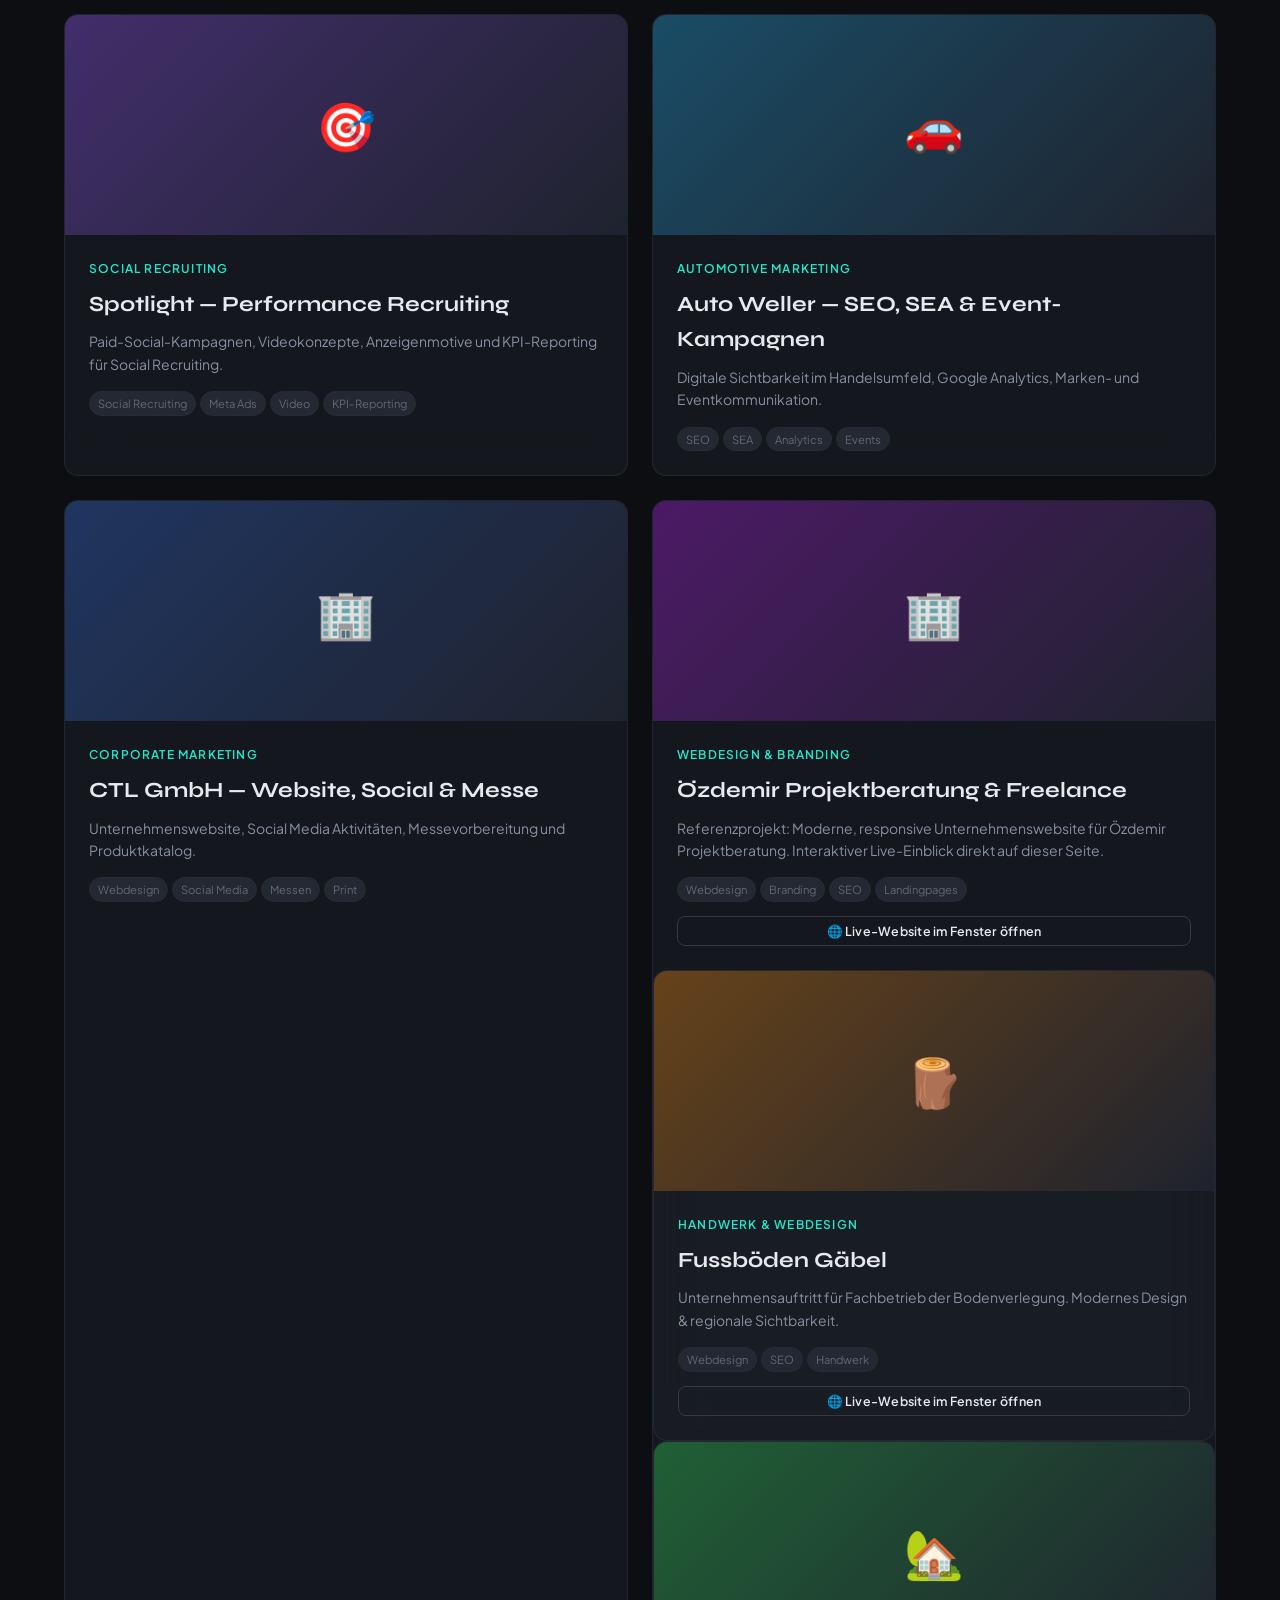
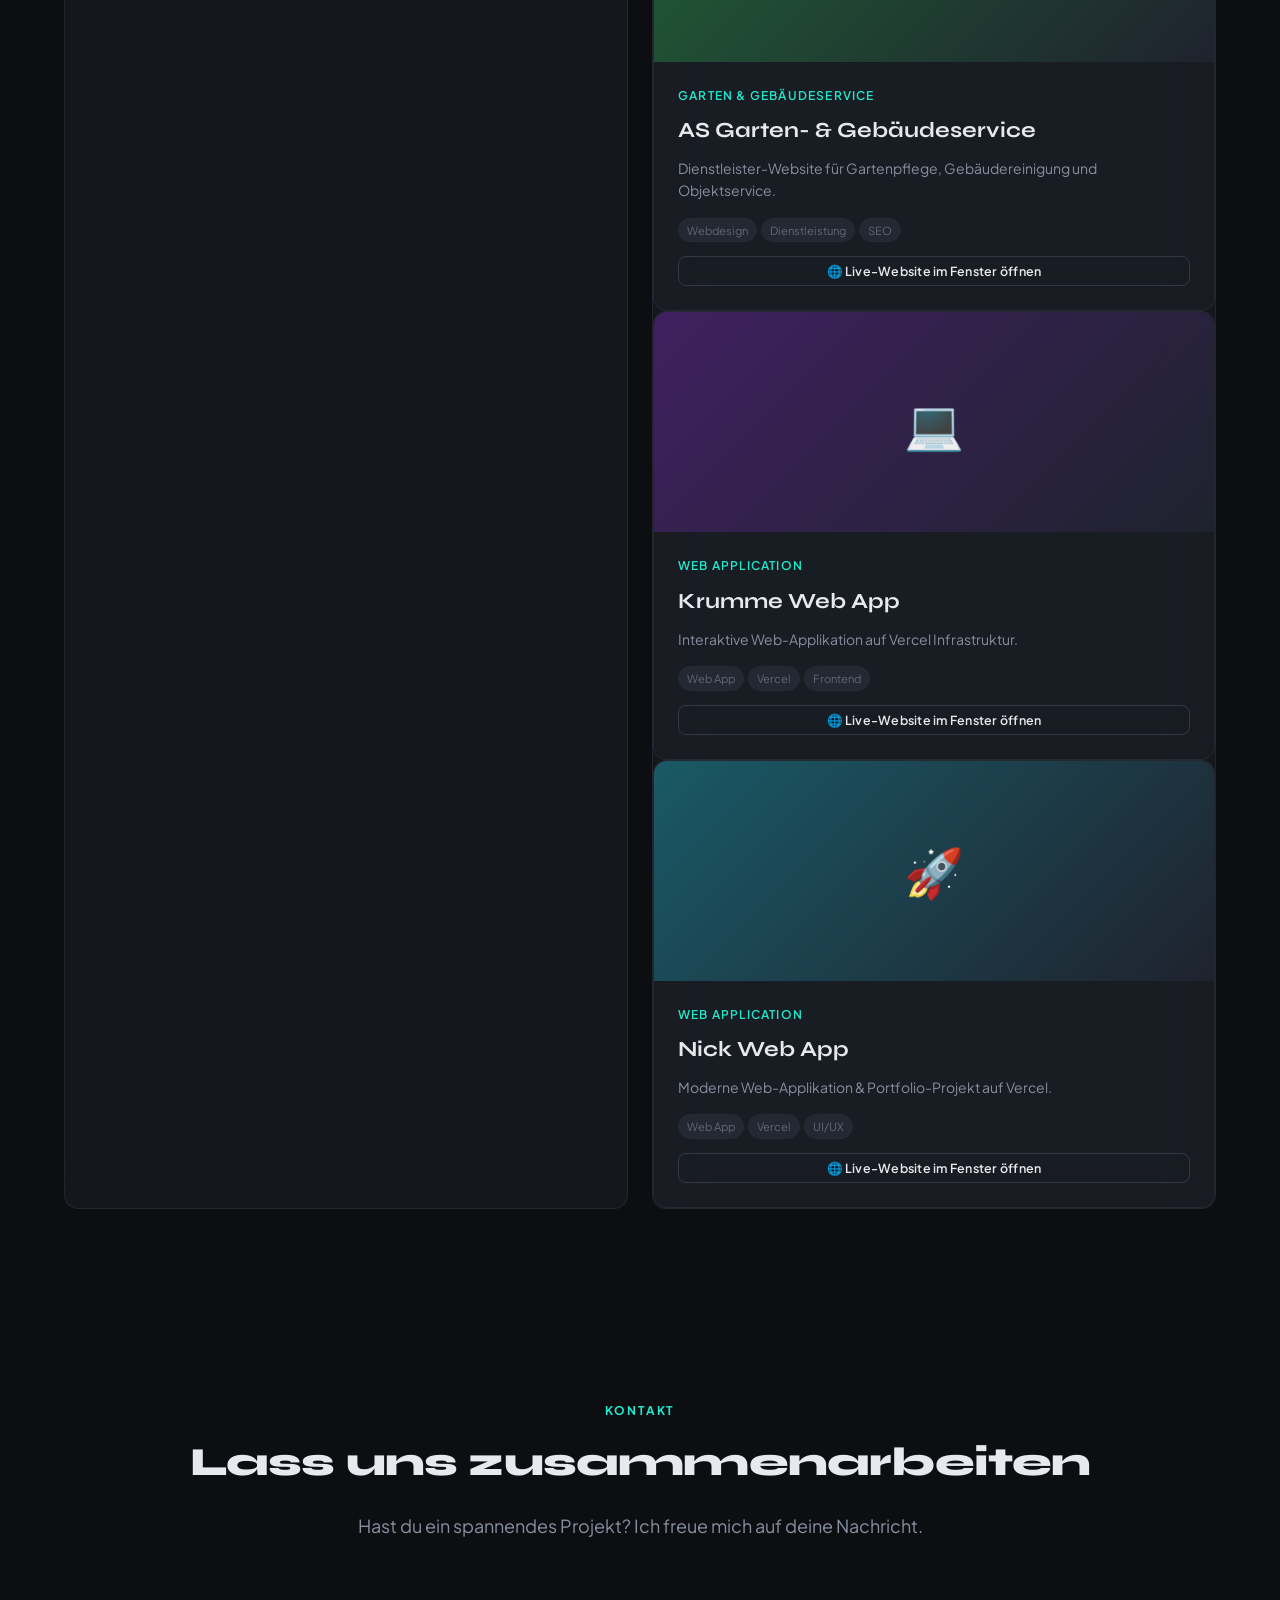
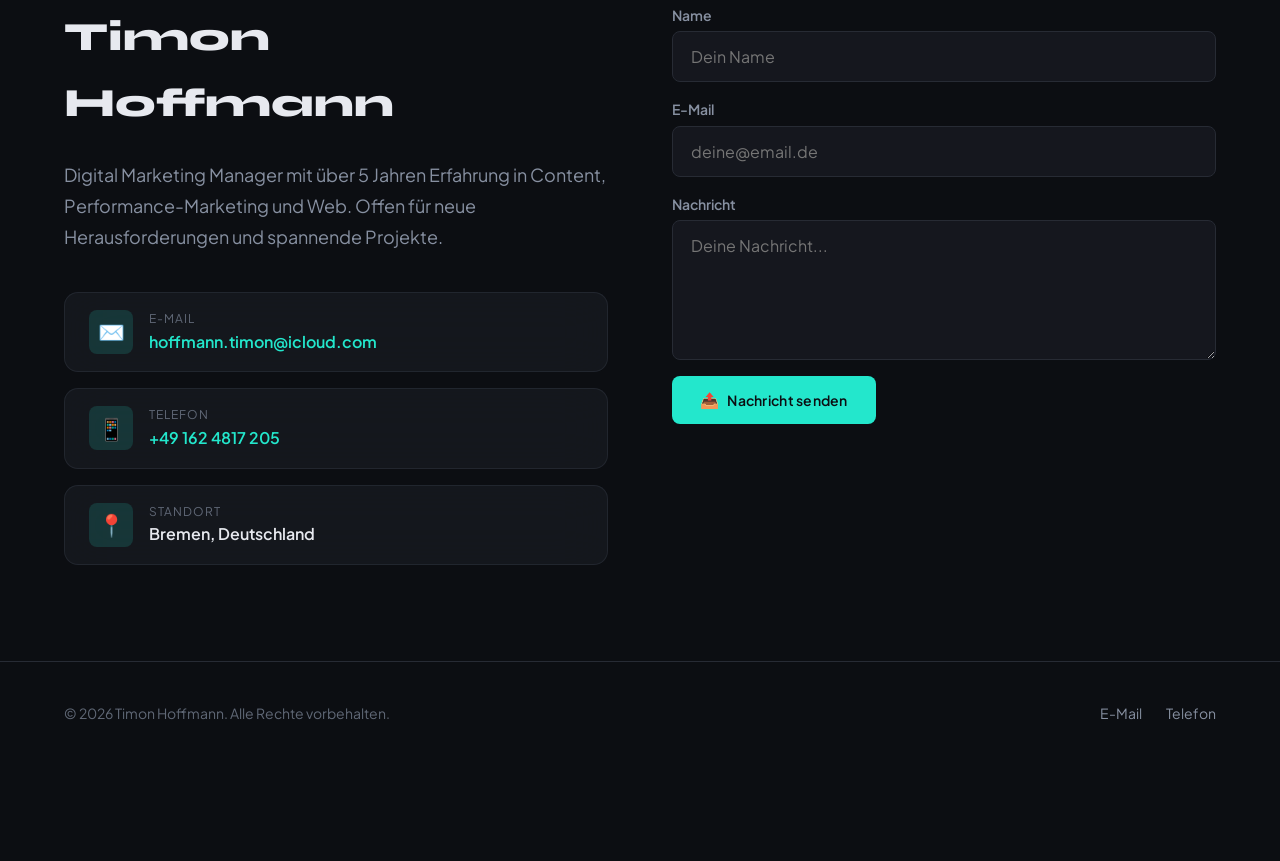
==== commit daac625b: "List all 5 client reference websites directly under Selbstständigkeit section with live scroll butto" ====
--- a/index.html
+++ b/index.html
@@ -467,20 +467,76 @@
           <span class="timeline__tag">Landingpages</span>
         </div>
 
-        <!-- Featured Project Highlight: Özdemir Projektberatung -->
-        <div style="padding-top: var(--sp-lg); border-top: 1px solid var(--clr-border); display: flex; align-items: center; justify-content: space-between; flex-wrap: wrap; gap: var(--sp-md);">
-          <div>
-            <div style="font-size: var(--fs-xs); font-weight: 700; color: var(--clr-accent); text-transform: uppercase; letter-spacing: 0.08em; margin-bottom: 2px;">Referenz-Projekt</div>
-            <h3 style="font-family: var(--ff-heading); font-size: var(--fs-lg); font-weight: 700;">Özdemir Projektberatung</h3>
-            <p style="font-size: var(--fs-xs); color: var(--clr-text-muted); margin: 0;">Unternehmenswebsite · Webdesign & Markenauftritt</p>
-          </div>
-          <button class="btn btn--primary open-live-modal" data-preview-url="https://www.özdemir-projektberatung.de" style="font-size: var(--fs-xs); padding: 10px 20px;">
-            🌐 Live-Website im Fenster scrollen
-          </button>
+        <!-- Referenzprojekte im Überblick -->
+        <div style="padding-top: var(--sp-xl); border-top: 1px solid var(--clr-border);">
+          <div style="display: flex; align-items: center; justify-content: space-between; margin-bottom: var(--sp-lg); flex-wrap: wrap; gap: var(--sp-sm);">
+            <h3 style="font-family: var(--ff-heading); font-size: var(--fs-md); font-weight: 700; color: var(--clr-accent); text-transform: uppercase; letter-spacing: 0.08em; margin: 0;">
+              📂 Kundenprojekte & Referenzen
+            </h3>
+            <span style="font-size: var(--fs-xs); color: var(--clr-text-muted);">Im Fenster scrollbar · Ohne Verlassen der Seite</span>
+          </div>
+
+          <div style="display: flex; flex-direction: column; gap: var(--sp-md);">
+            <!-- Referenz 1: Özdemir Projektberatung -->
+            <div style="padding: var(--sp-md); background: var(--clr-bg-elevated); border: 1px solid var(--clr-border); border-radius: var(--radius-md); display: flex; align-items: center; justify-content: space-between; flex-wrap: wrap; gap: var(--sp-md);">
+              <div>
+                <h4 style="font-family: var(--ff-heading); font-size: var(--fs-base); font-weight: 700; margin-bottom: 2px;">Özdemir Projektberatung</h4>
+                <p style="font-size: var(--fs-xs); color: var(--clr-text-muted); margin: 0;">Unternehmenswebsite · Webdesign & Markenauftritt</p>
+              </div>
+              <button class="btn btn--primary open-live-modal" data-preview-url="https://www.özdemir-projektberatung.de" style="font-size: var(--fs-xs); padding: 8px 16px;">
+                🌐 Live-Website im Fenster scrollen
+              </button>
+            </div>
+
+            <!-- Referenz 2: Fussböden Gäbel -->
+            <div style="padding: var(--sp-md); background: var(--clr-bg-elevated); border: 1px solid var(--clr-border); border-radius: var(--radius-md); display: flex; align-items: center; justify-content: space-between; flex-wrap: wrap; gap: var(--sp-md);">
+              <div>
+                <h4 style="font-family: var(--ff-heading); font-size: var(--fs-base); font-weight: 700; margin-bottom: 2px;">Fussböden Gäbel</h4>
+                <p style="font-size: var(--fs-xs); color: var(--clr-text-muted); margin: 0;">Fachbetrieb Bodenverlegung · Webdesign & SEO</p>
+              </div>
+              <button class="btn btn--primary open-live-modal" data-preview-url="https://www.fussboeden-gaebel.de/" style="font-size: var(--fs-xs); padding: 8px 16px;">
+                🌐 Live-Website im Fenster scrollen
+              </button>
+            </div>
+
+            <!-- Referenz 3: AS Garten- & Gebäudeservice -->
+            <div style="padding: var(--sp-md); background: var(--clr-bg-elevated); border: 1px solid var(--clr-border); border-radius: var(--radius-md); display: flex; align-items: center; justify-content: space-between; flex-wrap: wrap; gap: var(--sp-md);">
+              <div>
+                <h4 style="font-family: var(--ff-heading); font-size: var(--fs-base); font-weight: 700; margin-bottom: 2px;">AS Garten- & Gebäudeservice</h4>
+                <p style="font-size: var(--fs-xs); color: var(--clr-text-muted); margin: 0;">Dienstleister-Website · Gartenpflege & Objektservice</p>
+              </div>
+              <button class="btn btn--primary open-live-modal" data-preview-url="https://www.as-garten-gebäudeservice.com/" style="font-size: var(--fs-xs); padding: 8px 16px;">
+                🌐 Live-Website im Fenster scrollen
+              </button>
+            </div>
+
+            <!-- Referenz 4: Krumme Web App -->
+            <div style="padding: var(--sp-md); background: var(--clr-bg-elevated); border: 1px solid var(--clr-border); border-radius: var(--radius-md); display: flex; align-items: center; justify-content: space-between; flex-wrap: wrap; gap: var(--sp-md);">
+              <div>
+                <h4 style="font-family: var(--ff-heading); font-size: var(--fs-base); font-weight: 700; margin-bottom: 2px;">Krumme Web App</h4>
+                <p style="font-size: var(--fs-xs); color: var(--clr-text-muted); margin: 0;">Interaktive Web-Applikation · Frontend & Vercel</p>
+              </div>
+              <button class="btn btn--primary open-live-modal" data-preview-url="https://krumme.vercel.app/" style="font-size: var(--fs-xs); padding: 8px 16px;">
+                🌐 Live-Website im Fenster scrollen
+              </button>
+            </div>
+
+            <!-- Referenz 5: Nick Web App -->
+            <div style="padding: var(--sp-md); background: var(--clr-bg-elevated); border: 1px solid var(--clr-border); border-radius: var(--radius-md); display: flex; align-items: center; justify-content: space-between; flex-wrap: wrap; gap: var(--sp-md);">
+              <div>
+                <h4 style="font-family: var(--ff-heading); font-size: var(--fs-base); font-weight: 700; margin-bottom: 2px;">Nick Web App</h4>
+                <p style="font-size: var(--fs-xs); color: var(--clr-text-muted); margin: 0;">Web-Applikation & UI/UX Design</p>
+              </div>
+              <button class="btn btn--primary open-live-modal" data-preview-url="https://nick-website-indol.vercel.app/" style="font-size: var(--fs-xs); padding: 8px 16px;">
+                🌐 Live-Website im Fenster scrollen
+              </button>
+            </div>
+          </div>
         </div>
       </div>
     </div>
   </section>
+
 
 
   <!-- ============ EDUCATION ============ -->
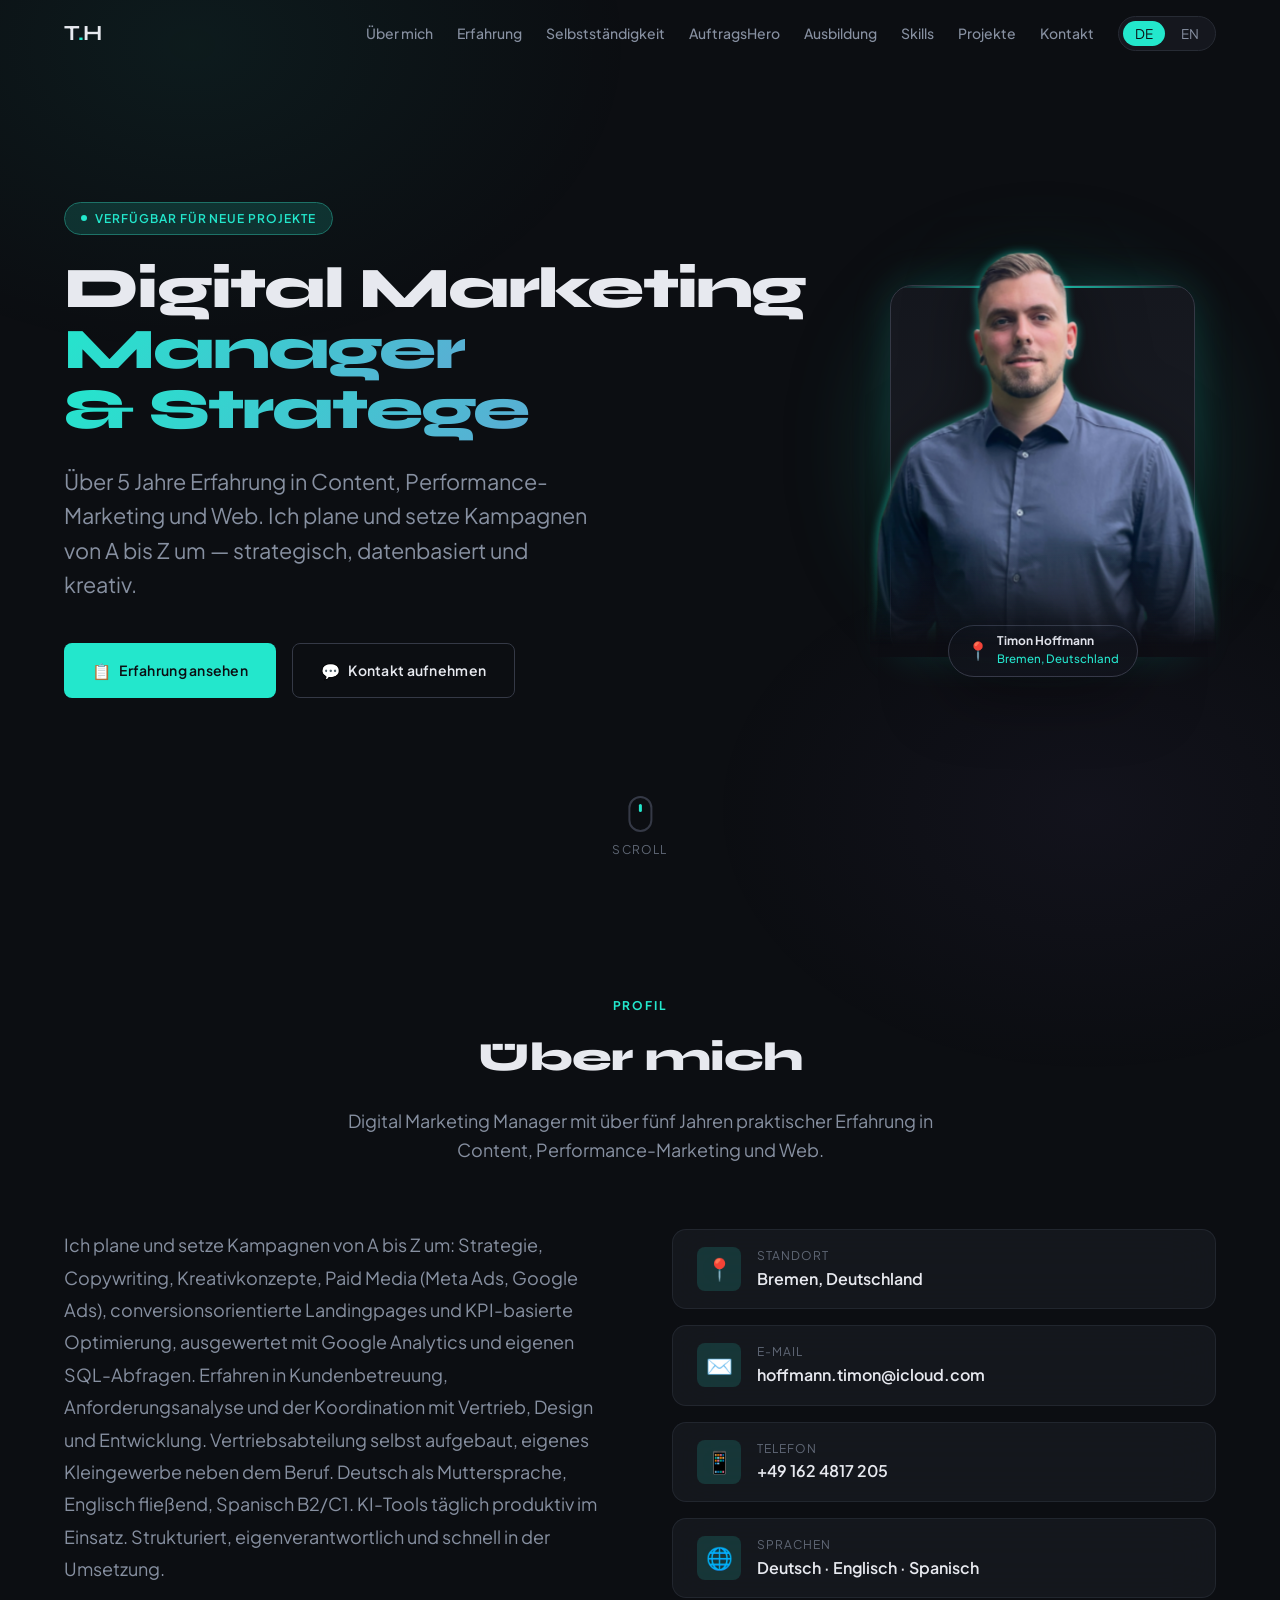
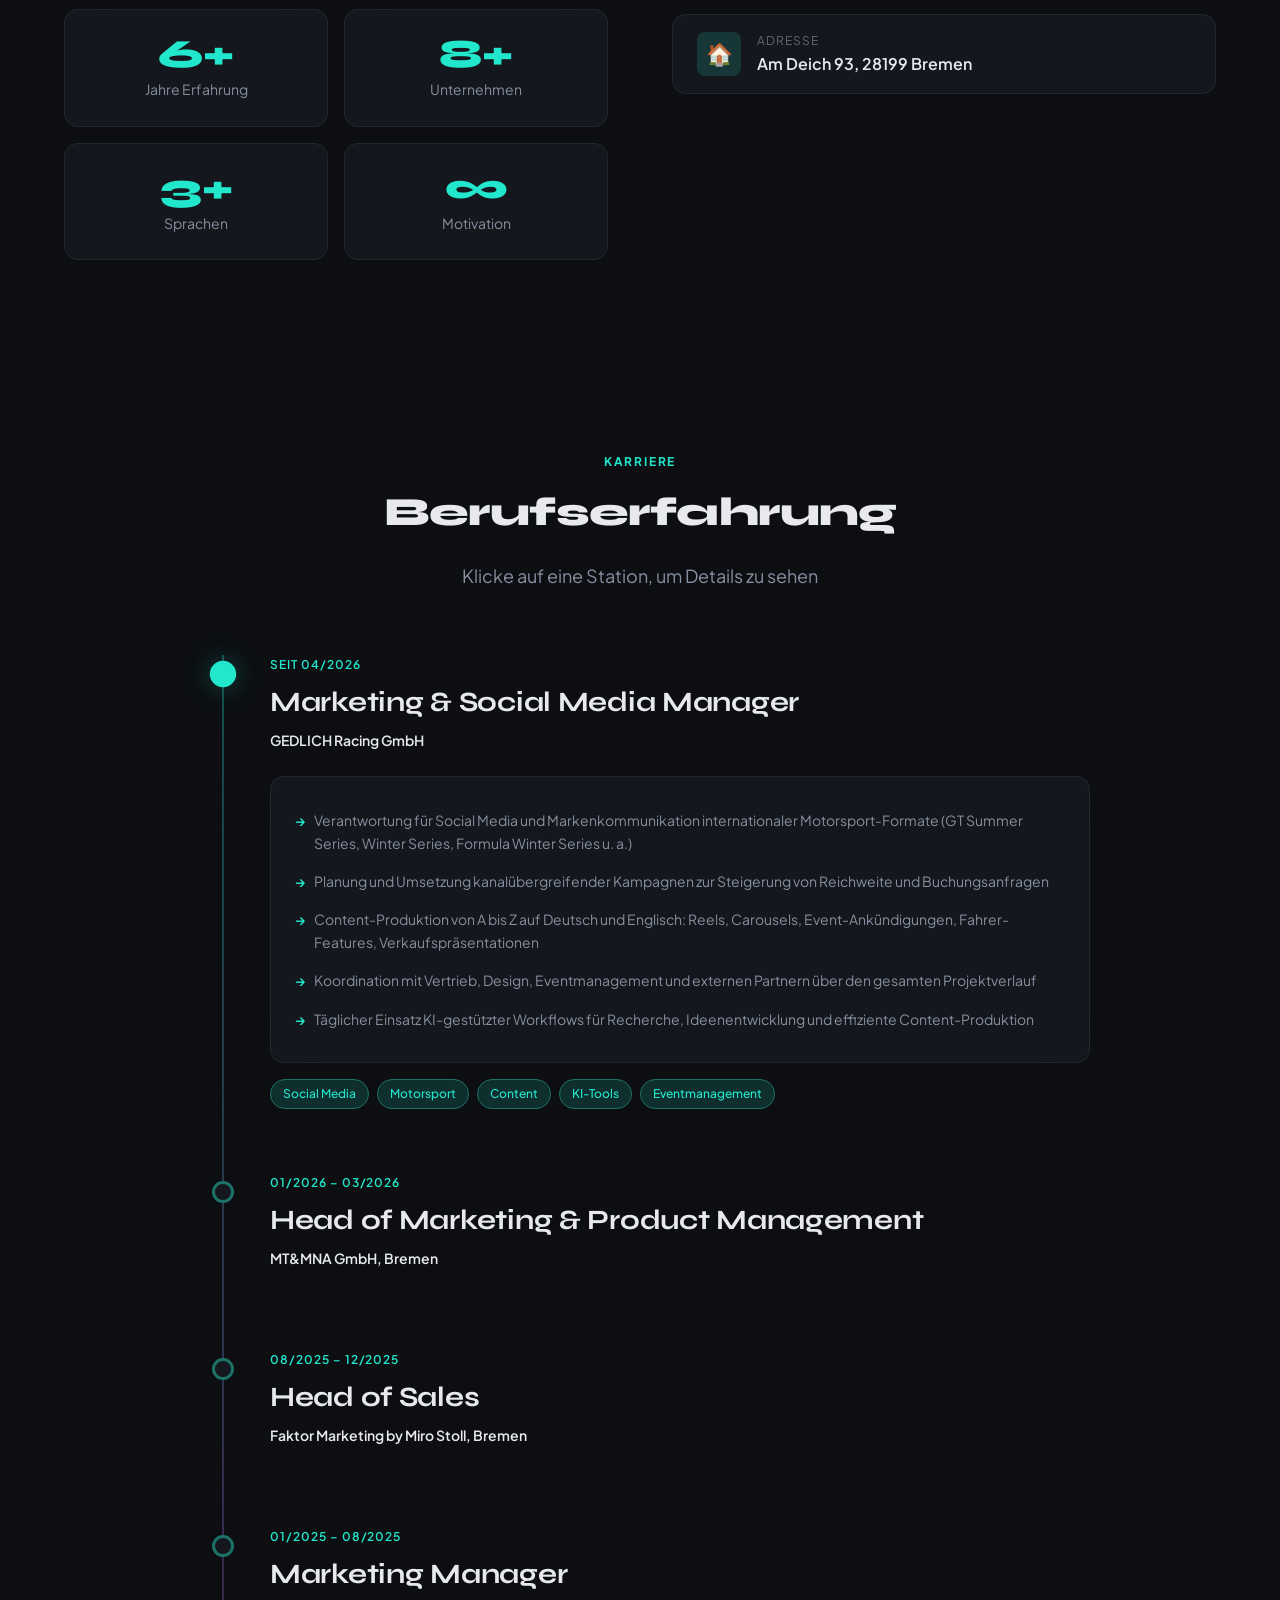
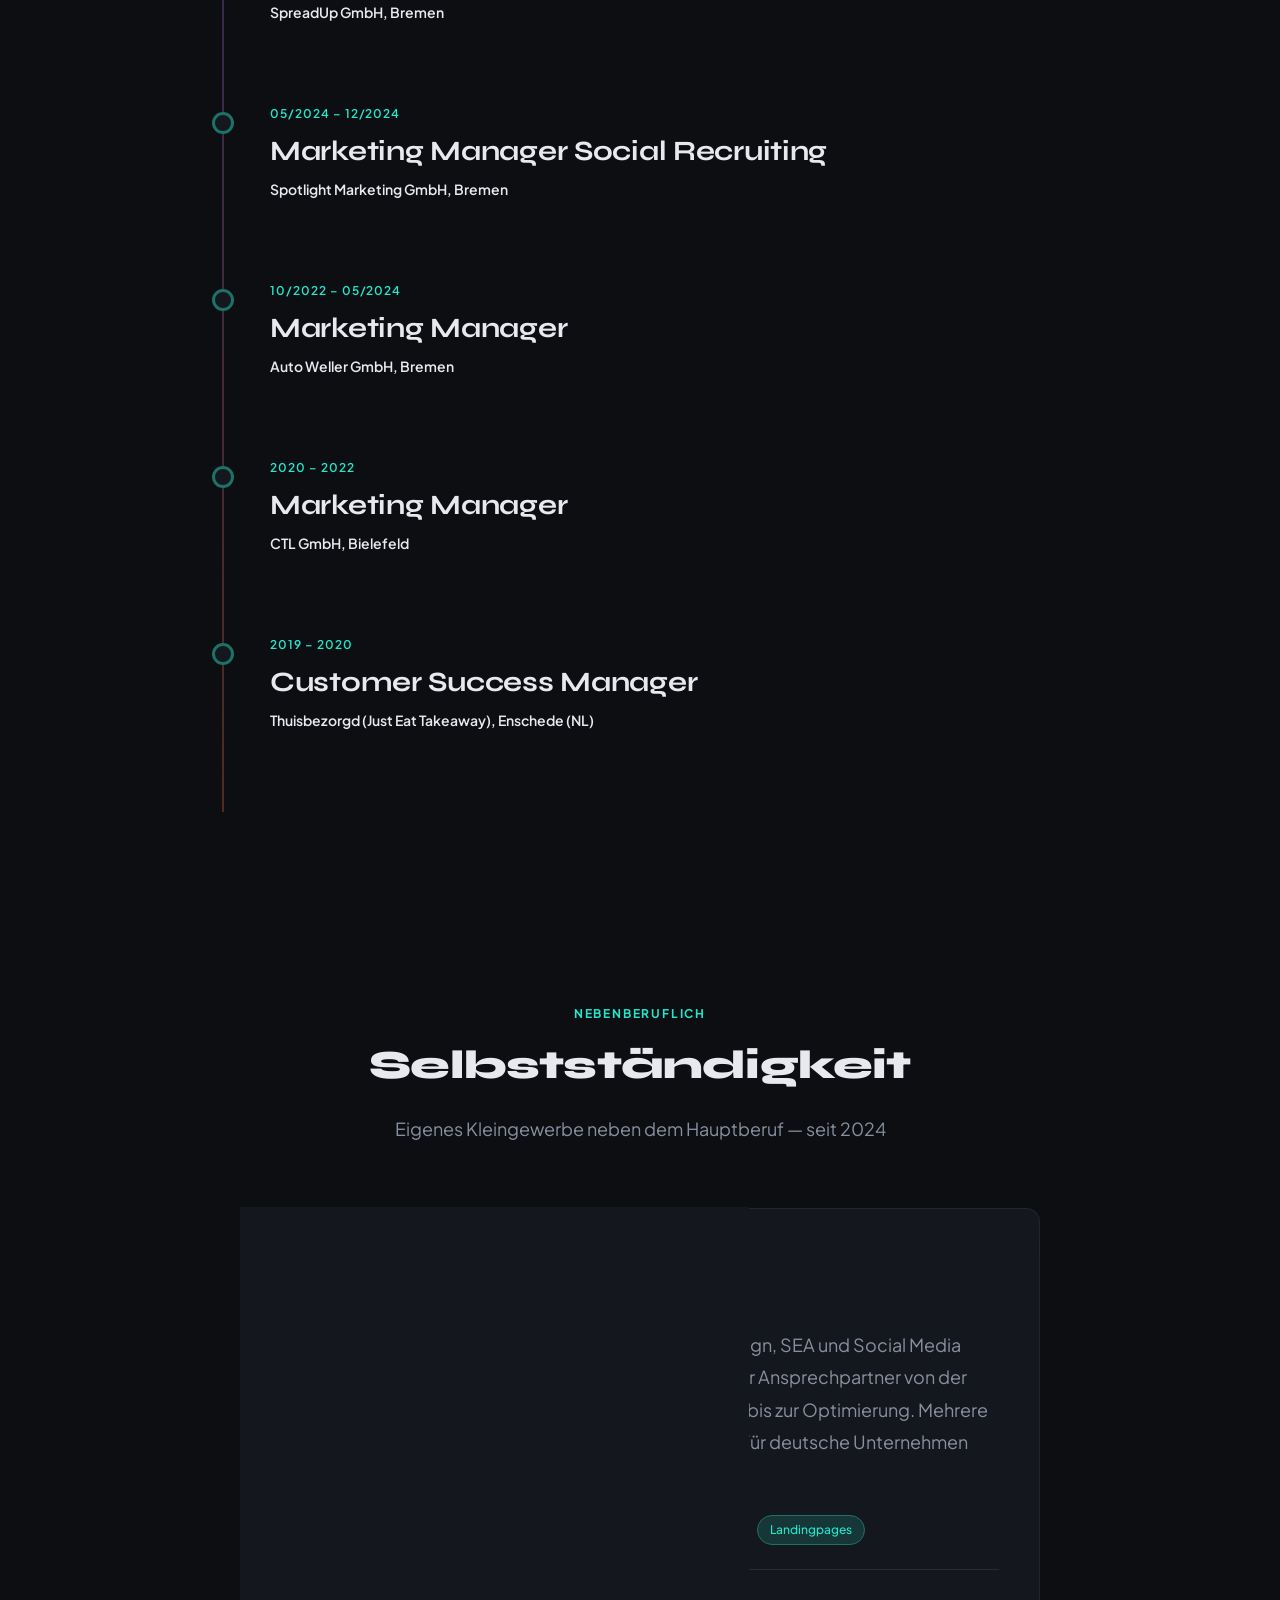
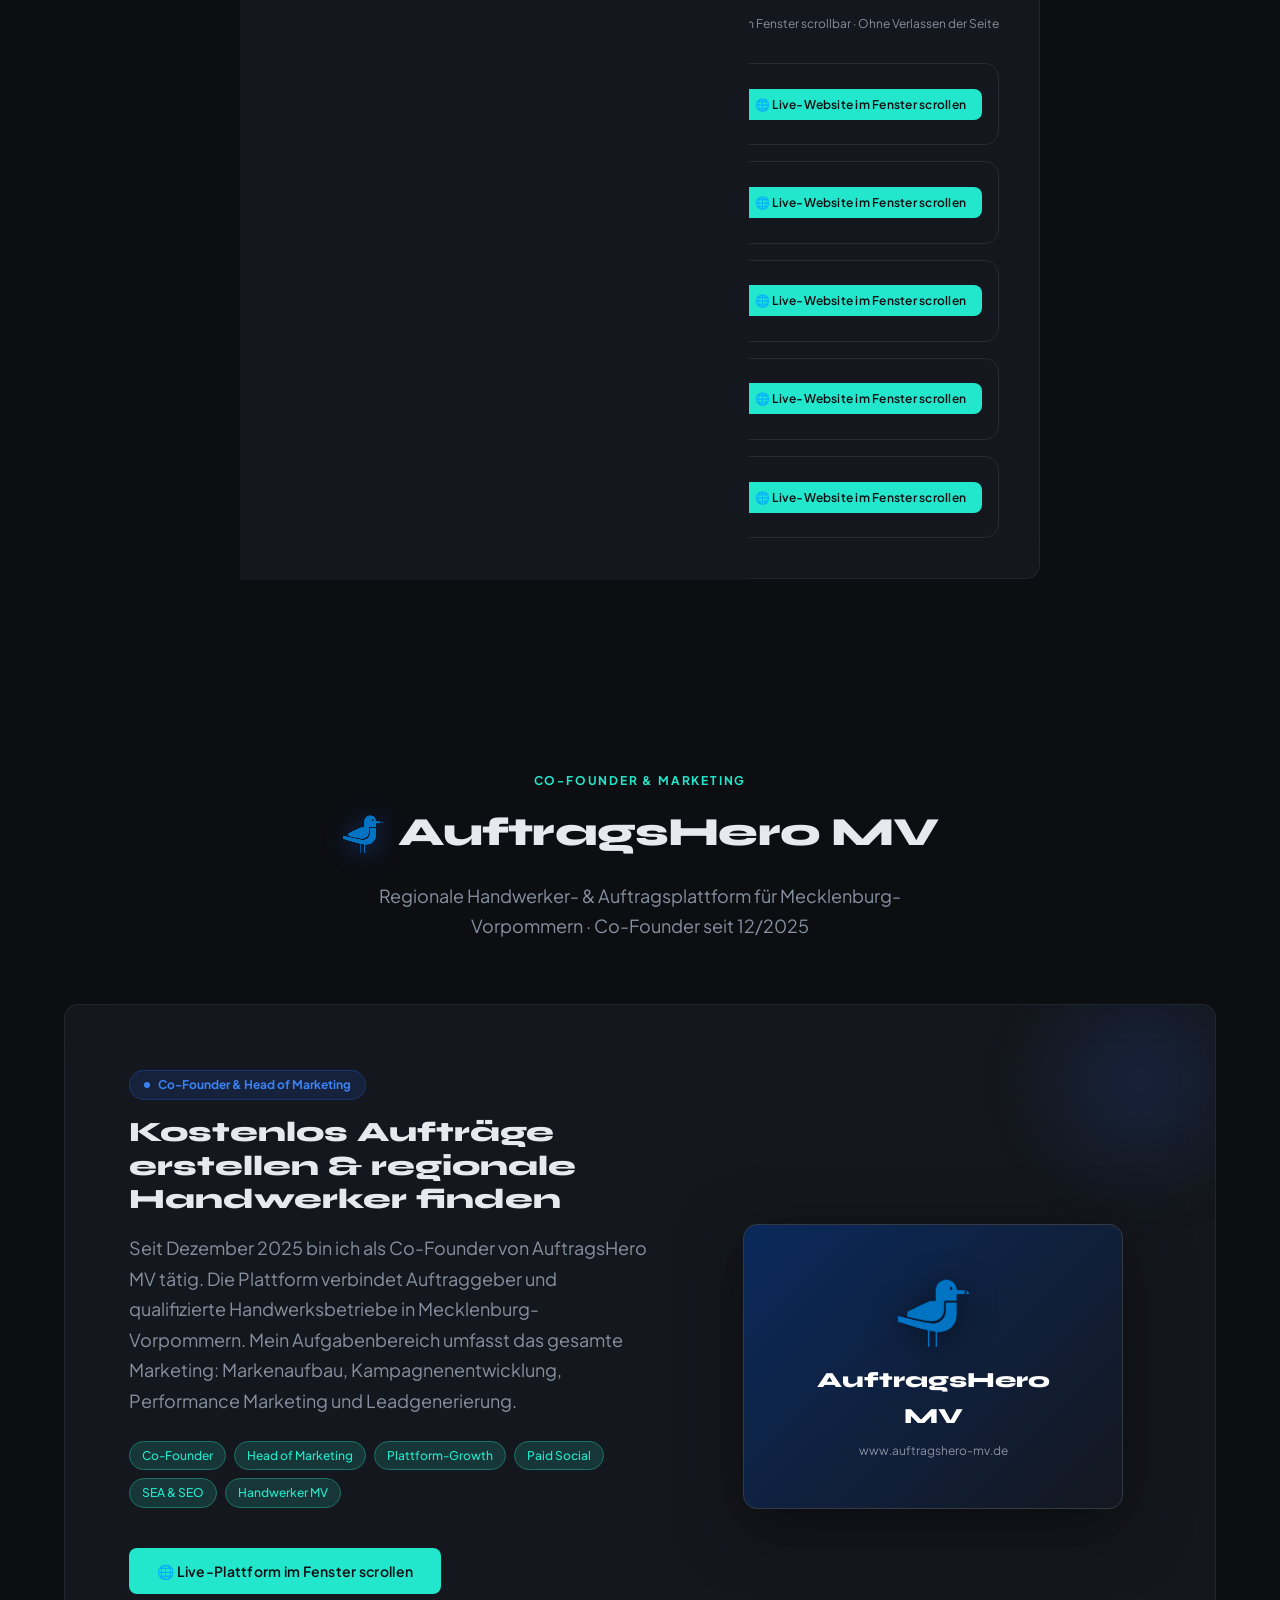
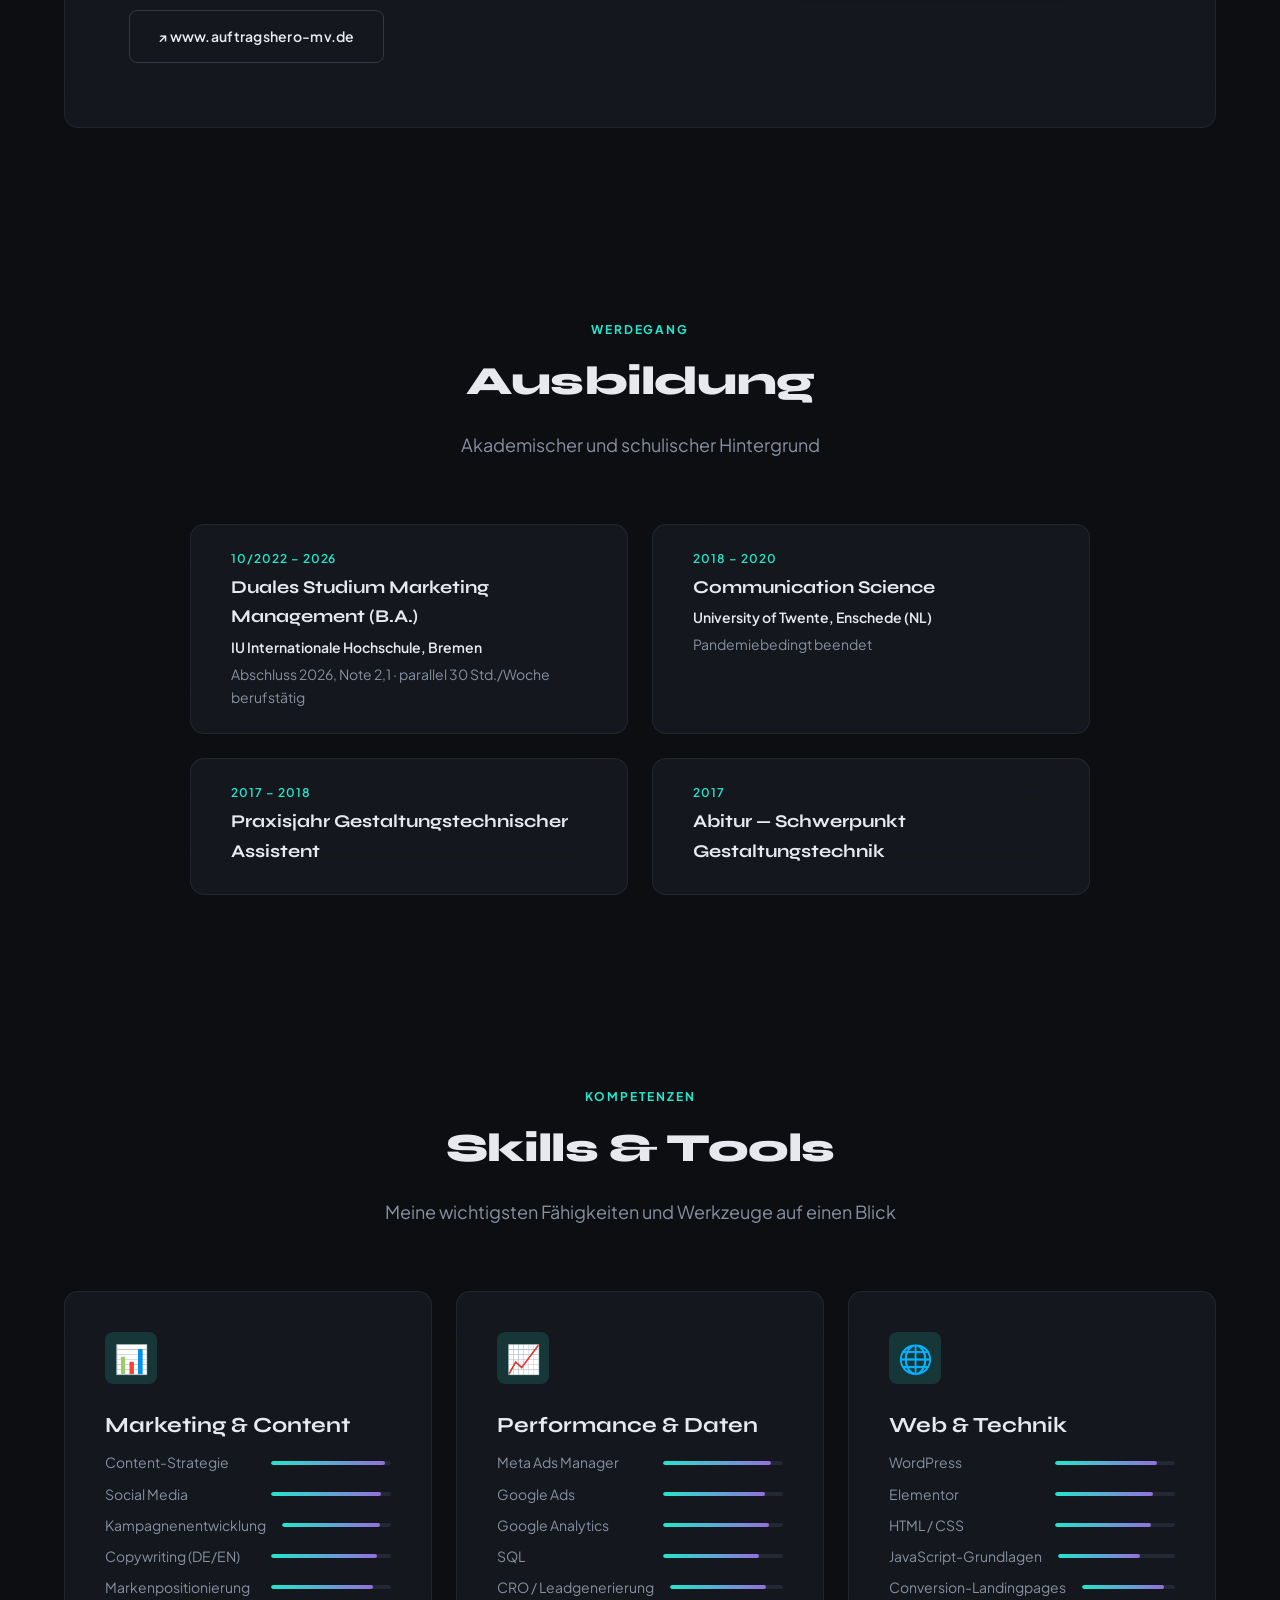
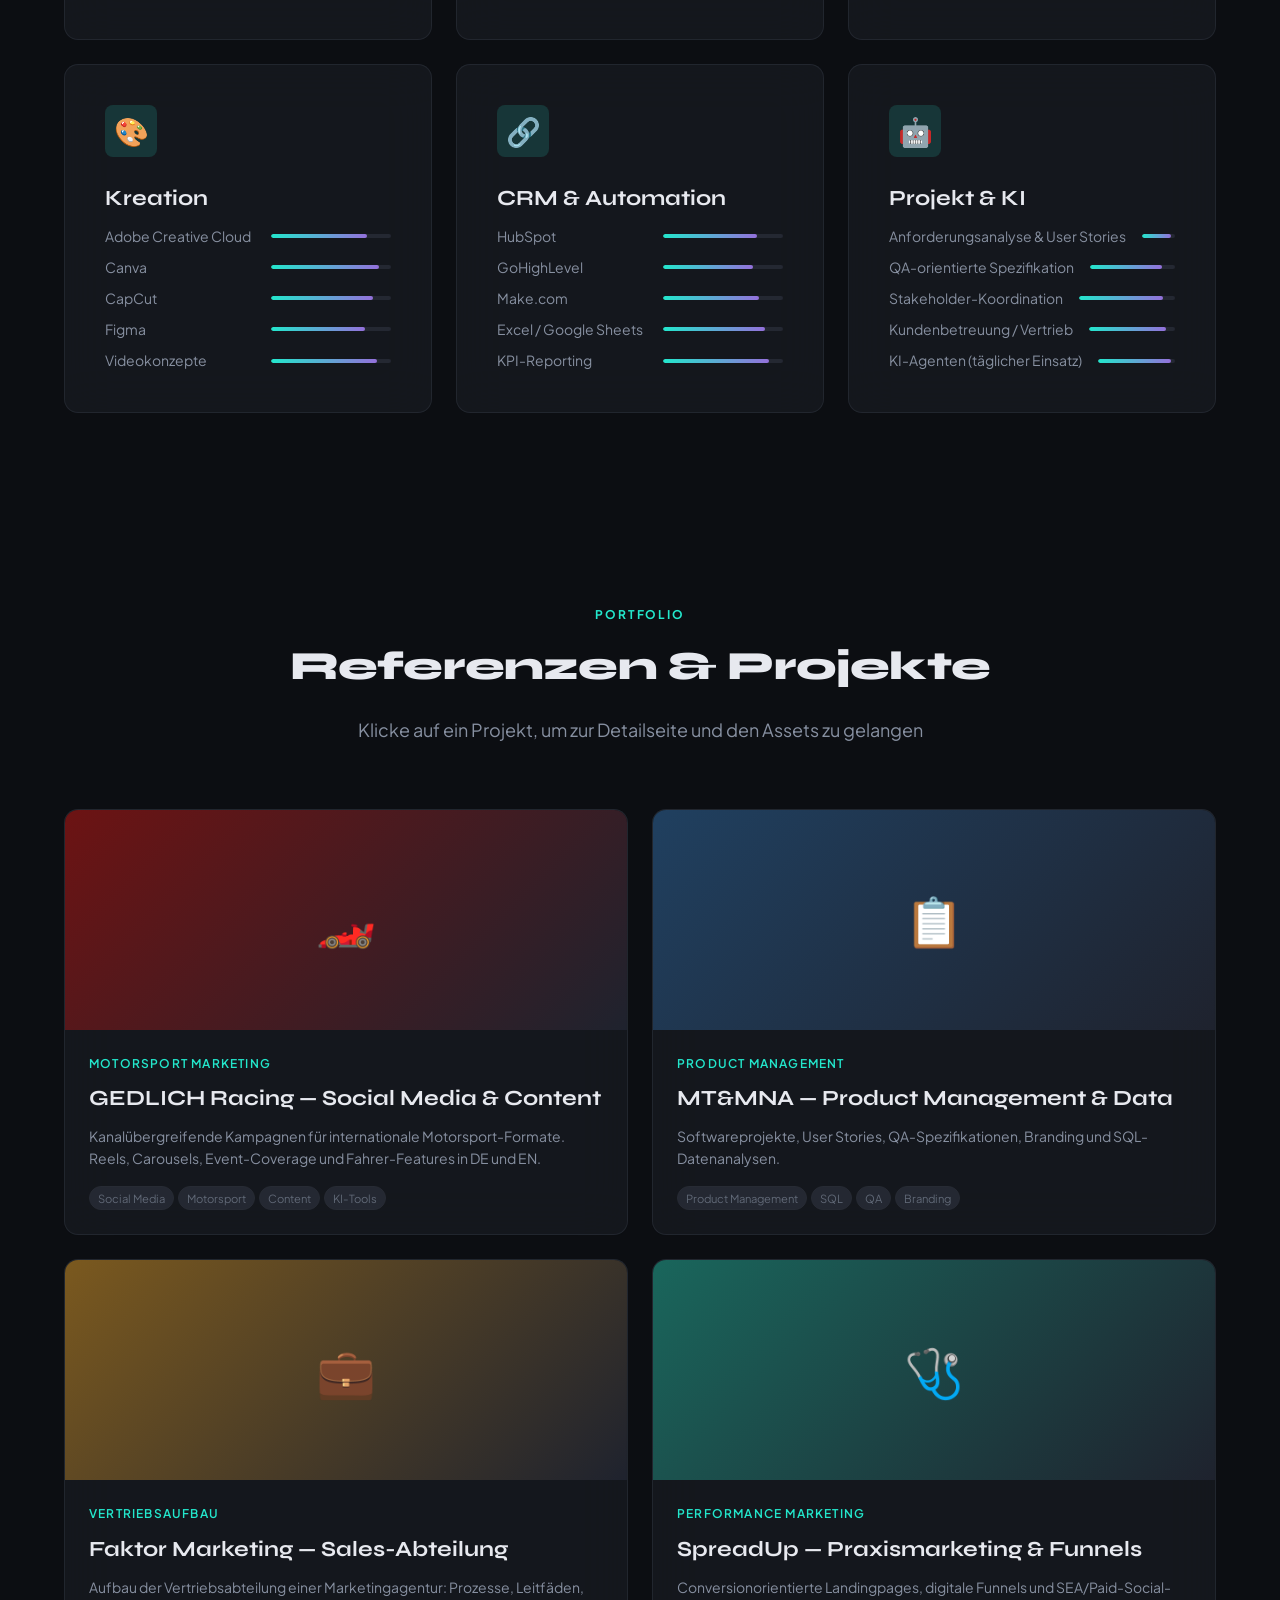
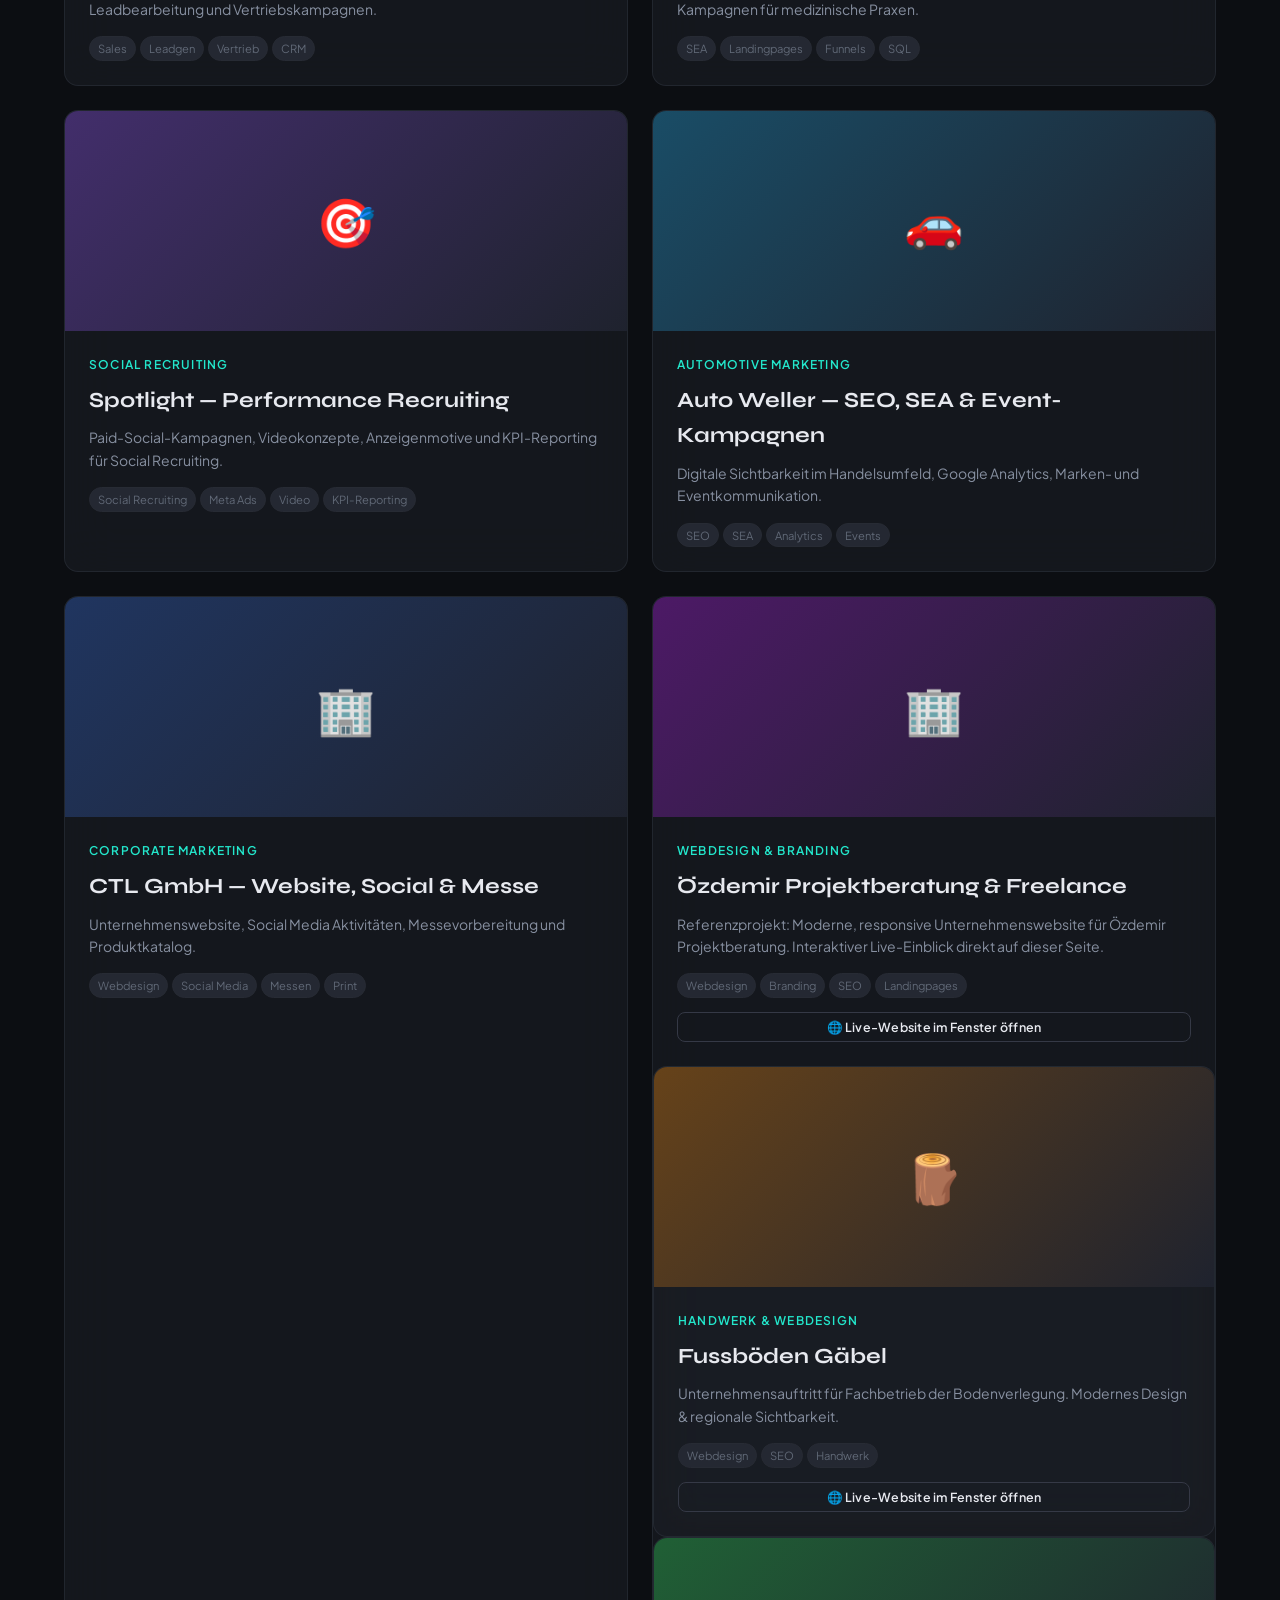
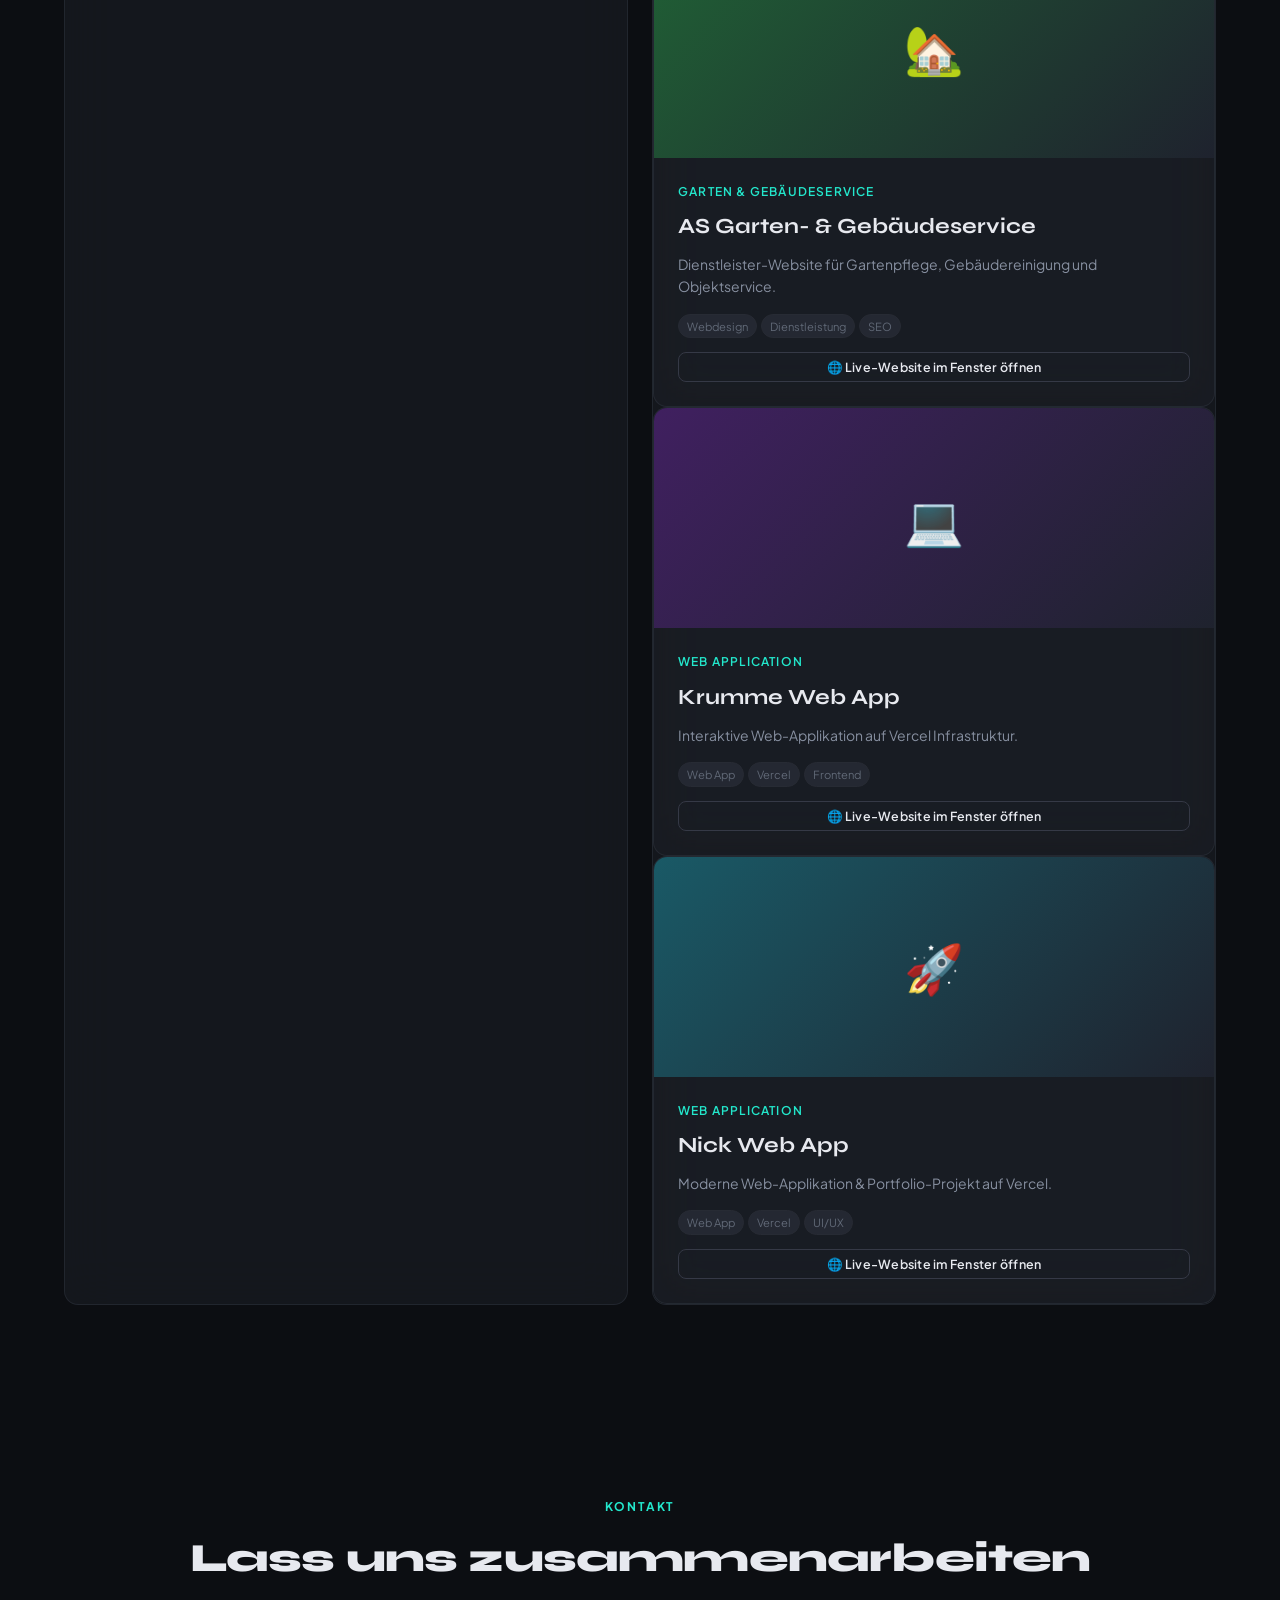
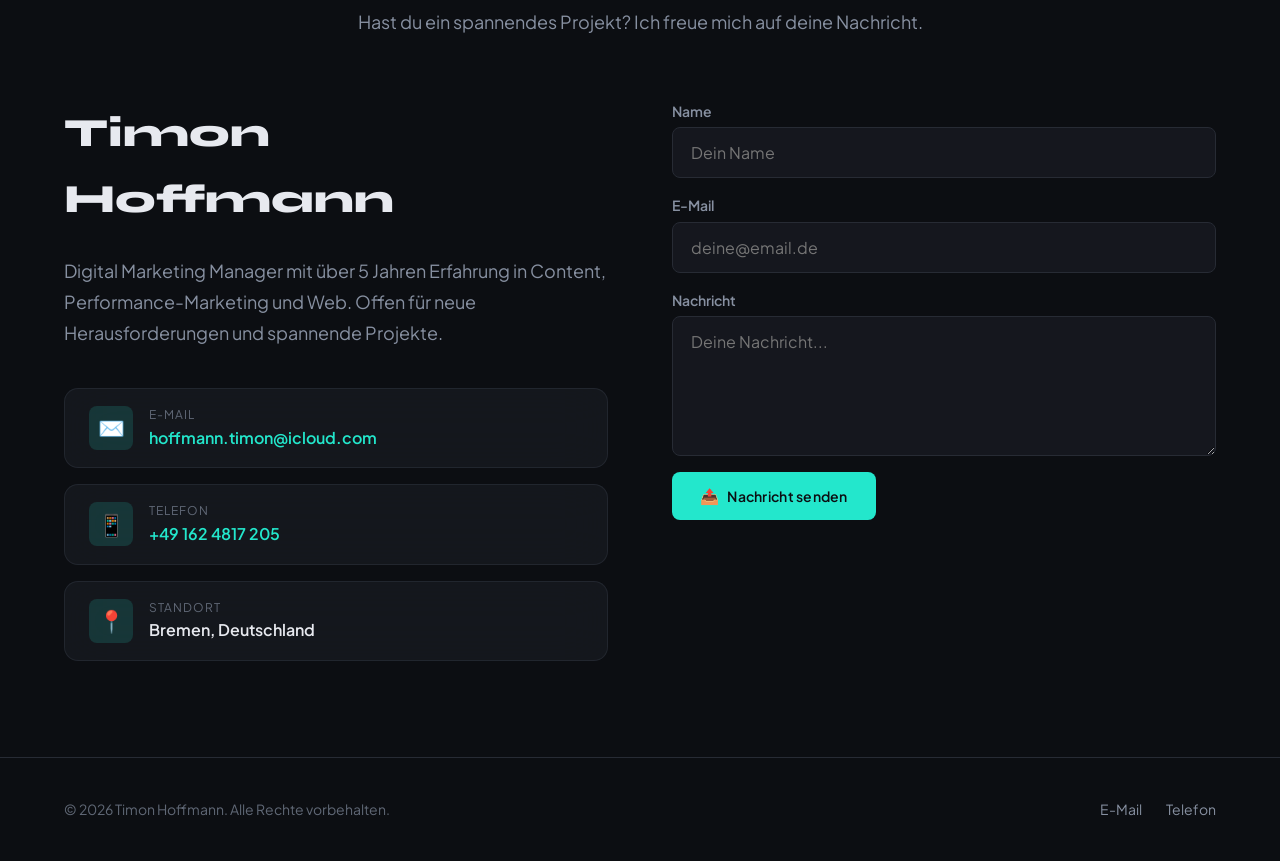
==== commit ad1da59f: "Move AuftragsHero MV section directly below Selbstständigkeit section" ====
--- a/index.html
+++ b/index.html
@@ -27,12 +27,14 @@
 
       <div class="nav__links" id="navLinks">
         <a href="#about" class="nav__link" data-i18n="nav_about">Über mich</a>
+        <a href="#experience" class="nav__link" data-i18n="nav_experience">Erfahrung</a>
+        <a href="#freelance" class="nav__link">Selbstständigkeit</a>
         <a href="#auftragshero" class="nav__link">AuftragsHero</a>
-        <a href="#experience" class="nav__link" data-i18n="nav_experience">Erfahrung</a>
         <a href="#education" class="nav__link" data-i18n="nav_education">Ausbildung</a>
         <a href="#skills" class="nav__link" data-i18n="nav_skills">Skills</a>
         <a href="#projects" class="nav__link" data-i18n="nav_projects">Projekte</a>
         <a href="#contact" class="nav__link" data-i18n="nav_contact">Kontakt</a>
+
 
 
         <div class="nav__lang-toggle">
@@ -174,6 +176,306 @@
     </div>
   </section>
 
+  <!-- ============ EXPERIENCE ============ -->
+  <section class="section" id="experience">
+    <div class="container">
+      <div class="section__header animate-on-scroll">
+        <div class="section__eyebrow" data-i18n="exp_eyebrow">Karriere</div>
+        <h2 class="section__title" data-i18n="exp_title">Berufserfahrung</h2>
+        <p class="section__subtitle" data-i18n="exp_subtitle">
+          Klicke auf eine Station, um Details zu sehen
+        </p>
+      </div>
+
+      <div class="timeline" id="timeline">
+        <div class="timeline__line"></div>
+
+        <!-- GEDLICH Racing -->
+        <div class="timeline__item active animate-on-scroll" data-station="gedlich">
+          <div class="timeline__dot"></div>
+          <div class="timeline__date" data-i18n="exp1_date">seit 04/2026</div>
+          <h3 class="timeline__role" data-i18n="exp1_role">Marketing & Social Media Manager</h3>
+          <div class="timeline__company">
+            <span class="timeline__company-name">GEDLICH Racing GmbH</span>
+          </div>
+          <div class="timeline__details">
+            <div class="timeline__tasks glass-card">
+              <div class="timeline__task" data-i18n="exp1_task1">Verantwortung für Social Media und Markenkommunikation internationaler Motorsport-Formate (GT Summer Series, Winter Series, Formula Winter Series u. a.)</div>
+              <div class="timeline__task" data-i18n="exp1_task2">Planung und Umsetzung kanalübergreifender Kampagnen zur Steigerung von Reichweite und Buchungsanfragen</div>
+              <div class="timeline__task" data-i18n="exp1_task3">Content-Produktion von A bis Z auf Deutsch und Englisch: Reels, Carousels, Event-Ankündigungen, Fahrer-Features, Verkaufspräsentationen</div>
+              <div class="timeline__task" data-i18n="exp1_task4">Koordination mit Vertrieb, Design, Eventmanagement und externen Partnern über den gesamten Projektverlauf</div>
+              <div class="timeline__task" data-i18n="exp1_task5">Täglicher Einsatz KI-gestützter Workflows für Recherche, Ideenentwicklung und effiziente Content-Produktion</div>
+            </div>
+            <div class="timeline__tags">
+              <span class="timeline__tag">Social Media</span>
+              <span class="timeline__tag">Motorsport</span>
+              <span class="timeline__tag">Content</span>
+              <span class="timeline__tag">KI-Tools</span>
+              <span class="timeline__tag">Eventmanagement</span>
+            </div>
+          </div>
+        </div>
+
+        <!-- MT&MNA -->
+        <div class="timeline__item animate-on-scroll" data-station="mtmna">
+          <div class="timeline__dot"></div>
+          <div class="timeline__date">01/2026 – 03/2026</div>
+          <h3 class="timeline__role" data-i18n="exp2_role">Head of Marketing & Product Management</h3>
+          <div class="timeline__company">
+            <span class="timeline__company-name">MT&MNA GmbH, Bremen</span>
+          </div>
+          <div class="timeline__details">
+            <div class="timeline__tasks glass-card">
+              <div class="timeline__task" data-i18n="exp2_task1">Planung digitaler Softwareprojekte und Übersetzung fachlicher Anforderungen in umsetzbare Konzepte inkl. User Stories und QA-orientierter Spezifikationen</div>
+              <div class="timeline__task" data-i18n="exp2_task2">Mitarbeit an Branding, Marktpositionierung und Content-Strategie für digitale Produkte</div>
+              <div class="timeline__task" data-i18n="exp2_task3">SQL für strukturierte Datenabfragen, Plausibilitätsprüfungen und Kampagnen-Datenanalysen</div>
+              <div class="timeline__task" data-i18n="exp2_task4">Qualitätssicherung digitaler Umsetzungen und strukturierte Dokumentation von Anforderungen</div>
+            </div>
+            <div class="timeline__tags">
+              <span class="timeline__tag">Product Management</span>
+              <span class="timeline__tag">SQL</span>
+              <span class="timeline__tag">Branding</span>
+              <span class="timeline__tag">QA</span>
+              <span class="timeline__tag">User Stories</span>
+            </div>
+          </div>
+        </div>
+
+        <!-- Faktor Marketing -->
+        <div class="timeline__item animate-on-scroll" data-station="faktor">
+          <div class="timeline__dot"></div>
+          <div class="timeline__date">08/2025 – 12/2025</div>
+          <h3 class="timeline__role" data-i18n="exp3_role">Head of Sales</h3>
+          <div class="timeline__company">
+            <span class="timeline__company-name">Faktor Marketing by Miro Stoll, Bremen</span>
+          </div>
+          <div class="timeline__details">
+            <div class="timeline__tasks glass-card">
+              <div class="timeline__task" data-i18n="exp3_task1">Aufbau der Vertriebsabteilung einer Marketingagentur: Prozesse, Gesprächsleitfäden und systematische Leadbearbeitung</div>
+              <div class="timeline__task" data-i18n="exp3_task2">Integrierte Marketing- und Sales-Kampagnen zur Leadgenerierung</div>
+              <div class="timeline__task" data-i18n="exp3_task3">Eigene Kunden- und Verkaufsgespräche, Bedarfsermittlung und abschlussorientierte Kommunikation</div>
+            </div>
+            <div class="timeline__tags">
+              <span class="timeline__tag">Sales</span>
+              <span class="timeline__tag">Leadgenerierung</span>
+              <span class="timeline__tag">Vertrieb</span>
+              <span class="timeline__tag">Prozesse</span>
+            </div>
+          </div>
+        </div>
+
+        <!-- SpreadUp -->
+        <div class="timeline__item animate-on-scroll" data-station="spreadup">
+          <div class="timeline__dot"></div>
+          <div class="timeline__date">01/2025 – 08/2025</div>
+          <h3 class="timeline__role" data-i18n="exp4_role">Marketing Manager</h3>
+          <div class="timeline__company">
+            <span class="timeline__company-name">SpreadUp GmbH, Bremen</span>
+          </div>
+          <div class="timeline__details">
+            <div class="timeline__tasks glass-card">
+              <div class="timeline__task" data-i18n="exp4_task1">Kundenbetreuung im medizinischen Praxismarketing von der Anforderungsaufnahme bis zur Umsetzung</div>
+              <div class="timeline__task" data-i18n="exp4_task2">Konzeption conversionsorientierter Landingpages und digitaler Funnels; Webdesign, Content und Videokonzepte</div>
+              <div class="timeline__task" data-i18n="exp4_task3">Steuerung und Optimierung von SEA- und Paid-Social-Kampagnen; Auswertung mit SQL und Analyse-Tools</div>
+            </div>
+            <div class="timeline__tags">
+              <span class="timeline__tag">SEA</span>
+              <span class="timeline__tag">Paid Social</span>
+              <span class="timeline__tag">Landingpages</span>
+              <span class="timeline__tag">Webdesign</span>
+              <span class="timeline__tag">SQL</span>
+            </div>
+          </div>
+        </div>
+
+        <!-- Spotlight Marketing -->
+        <div class="timeline__item animate-on-scroll" data-station="spotlight">
+          <div class="timeline__dot"></div>
+          <div class="timeline__date">05/2024 – 12/2024</div>
+          <h3 class="timeline__role" data-i18n="exp5_role">Marketing Manager Social Recruiting</h3>
+          <div class="timeline__company">
+            <span class="timeline__company-name">Spotlight Marketing GmbH, Bremen</span>
+          </div>
+          <div class="timeline__details">
+            <div class="timeline__tasks glass-card">
+              <div class="timeline__task" data-i18n="exp5_task1">Performanceorientierte Paid-Social-Kampagnen für unterschiedliche Kundenzielgruppen</div>
+              <div class="timeline__task" data-i18n="exp5_task2">Entwicklung von Videokonzepten, Anzeigenmotiven und zielgruppengerechten Kampagnentexten</div>
+              <div class="timeline__task" data-i18n="exp5_task3">Laufendes KPI-Reporting (Cost per Lead, CTR, Conversion Rate) und datenbasierte Optimierung</div>
+            </div>
+            <div class="timeline__tags">
+              <span class="timeline__tag">Social Recruiting</span>
+              <span class="timeline__tag">Paid Social</span>
+              <span class="timeline__tag">KPI-Reporting</span>
+              <span class="timeline__tag">Videokonzepte</span>
+            </div>
+          </div>
+        </div>
+
+        <!-- Auto Weller -->
+        <div class="timeline__item animate-on-scroll" data-station="autoweller">
+          <div class="timeline__dot"></div>
+          <div class="timeline__date">10/2022 – 05/2024</div>
+          <h3 class="timeline__role" data-i18n="exp6_role">Marketing Manager</h3>
+          <div class="timeline__company">
+            <span class="timeline__company-name">Auto Weller GmbH, Bremen</span>
+          </div>
+          <div class="timeline__details">
+            <div class="timeline__tasks glass-card">
+              <div class="timeline__task" data-i18n="exp6_task1">Verantwortung für SEO, SEA und die digitale Sichtbarkeit im automobilen Handelsumfeld; Auswertung mit Google Analytics</div>
+              <div class="timeline__task" data-i18n="exp6_task2">Social-Media-Strategien, redaktionelle Formate und Videokonzepte für Marken- und Eventkommunikation</div>
+              <div class="timeline__task" data-i18n="exp6_task3">Planung und Begleitung von Promotions, Events und verkaufsunterstützenden Kampagnen</div>
+              <div class="timeline__task" data-i18n="exp6_task4">Koordination von Inhalten und Kampagnen mit internen Fachbereichen, Standorten und externen Partnern</div>
+            </div>
+            <div class="timeline__tags">
+              <span class="timeline__tag">SEO</span>
+              <span class="timeline__tag">SEA</span>
+              <span class="timeline__tag">Automotive</span>
+              <span class="timeline__tag">Events</span>
+              <span class="timeline__tag">Google Analytics</span>
+            </div>
+          </div>
+        </div>
+
+        <!-- CTL GmbH -->
+        <div class="timeline__item animate-on-scroll" data-station="ctl">
+          <div class="timeline__dot"></div>
+          <div class="timeline__date">2020 – 2022</div>
+          <h3 class="timeline__role" data-i18n="exp7_role">Marketing Manager</h3>
+          <div class="timeline__company">
+            <span class="timeline__company-name">CTL GmbH, Bielefeld</span>
+          </div>
+          <div class="timeline__details">
+            <div class="timeline__tasks glass-card">
+              <div class="timeline__task" data-i18n="exp7_task1">Pflege und gestalterische Weiterentwicklung der Unternehmenswebsite sowie Aufbereitung digitaler Inhalte</div>
+              <div class="timeline__task" data-i18n="exp7_task2">Betreuung der Social-Media-Aktivitäten und Erstellung relevanter Kommunikationsinhalte</div>
+              <div class="timeline__task" data-i18n="exp7_task3">Vorbereitung von Messen, Marketingmaterialien und Weiterentwicklung des Produktkatalogs</div>
+            </div>
+            <div class="timeline__tags">
+              <span class="timeline__tag">Webdesign</span>
+              <span class="timeline__tag">Social Media</span>
+              <span class="timeline__tag">Messen</span>
+              <span class="timeline__tag">Content</span>
+            </div>
+          </div>
+        </div>
+
+        <!-- Thuisbezorgd -->
+        <div class="timeline__item animate-on-scroll" data-station="thuisbezorgd">
+          <div class="timeline__dot"></div>
+          <div class="timeline__date">2019 – 2020</div>
+          <h3 class="timeline__role" data-i18n="exp8_role">Customer Success Manager</h3>
+          <div class="timeline__company">
+            <span class="timeline__company-name">Thuisbezorgd (Just Eat Takeaway), Enschede (NL)</span>
+          </div>
+          <div class="timeline__details">
+            <div class="timeline__tasks glass-card">
+              <div class="timeline__task" data-i18n="exp8_task1">Kundenbetreuung mit Fokus auf Servicequalität und lösungsorientierte Kommunikation</div>
+              <div class="timeline__task" data-i18n="exp8_task2">Kommunikation in einem internationalen, schnelllebigen Arbeitsumfeld</div>
+            </div>
+            <div class="timeline__tags">
+              <span class="timeline__tag">Customer Success</span>
+              <span class="timeline__tag">International</span>
+              <span class="timeline__tag">Kommunikation</span>
+            </div>
+          </div>
+        </div>
+      </div>
+    </div>
+  </section>
+
+  <!-- ============ FREELANCE ============ -->
+  <section class="section" id="freelance">
+    <div class="container">
+      <div class="section__header animate-on-scroll">
+        <div class="section__eyebrow" data-i18n="freelance_eyebrow">Nebenberuflich</div>
+        <h2 class="section__title" data-i18n="freelance_title">Selbstständigkeit</h2>
+        <p class="section__subtitle" data-i18n="freelance_subtitle">
+          Eigenes Kleingewerbe neben dem Hauptberuf — seit 2024
+        </p>
+      </div>
+
+      <div class="freelance__card glass-card animate-on-scroll">
+        <div class="freelance__icon">🚀</div>
+        <p class="freelance__text" data-i18n="freelance_text">
+          Seit 2024 nebenberuflich selbstständig in Webdesign, SEA und Social Media Management. Eigene Kunden betreue ich als einziger Ansprechpartner von der Anforderungsaufnahme über Konzept und Umsetzung bis zur Optimierung. Mehrere conversionoptimierte Websites und Landingpages für deutsche Unternehmen verschiedener Branchen.
+        </p>
+        <div class="freelance__tags" style="margin-bottom: var(--sp-lg);">
+          <span class="timeline__tag">Webdesign</span>
+          <span class="timeline__tag">SEA</span>
+          <span class="timeline__tag">Social Media Management</span>
+          <span class="timeline__tag">Landingpages</span>
+        </div>
+
+        <!-- Referenzprojekte im Überblick -->
+        <div style="padding-top: var(--sp-xl); border-top: 1px solid var(--clr-border);">
+          <div style="display: flex; align-items: center; justify-content: space-between; margin-bottom: var(--sp-lg); flex-wrap: wrap; gap: var(--sp-sm);">
+            <h3 style="font-family: var(--ff-heading); font-size: var(--fs-md); font-weight: 700; color: var(--clr-accent); text-transform: uppercase; letter-spacing: 0.08em; margin: 0;">
+              📂 Kundenprojekte & Referenzen
+            </h3>
+            <span style="font-size: var(--fs-xs); color: var(--clr-text-muted);">Im Fenster scrollbar · Ohne Verlassen der Seite</span>
+          </div>
+
+          <div style="display: flex; flex-direction: column; gap: var(--sp-md);">
+            <!-- Referenz 1: Özdemir Projektberatung -->
+            <div style="padding: var(--sp-md); background: var(--clr-bg-elevated); border: 1px solid var(--clr-border); border-radius: var(--radius-md); display: flex; align-items: center; justify-content: space-between; flex-wrap: wrap; gap: var(--sp-md);">
+              <div>
+                <h4 style="font-family: var(--ff-heading); font-size: var(--fs-base); font-weight: 700; margin-bottom: 2px;">Özdemir Projektberatung</h4>
+                <p style="font-size: var(--fs-xs); color: var(--clr-text-muted); margin: 0;">Unternehmenswebsite · Webdesign & Markenauftritt</p>
+              </div>
+              <button class="btn btn--primary open-live-modal" data-preview-url="https://www.özdemir-projektberatung.de" style="font-size: var(--fs-xs); padding: 8px 16px;">
+                🌐 Live-Website im Fenster scrollen
+              </button>
+            </div>
+
+            <!-- Referenz 2: Fussböden Gäbel -->
+            <div style="padding: var(--sp-md); background: var(--clr-bg-elevated); border: 1px solid var(--clr-border); border-radius: var(--radius-md); display: flex; align-items: center; justify-content: space-between; flex-wrap: wrap; gap: var(--sp-md);">
+              <div>
+                <h4 style="font-family: var(--ff-heading); font-size: var(--fs-base); font-weight: 700; margin-bottom: 2px;">Fussböden Gäbel</h4>
+                <p style="font-size: var(--fs-xs); color: var(--clr-text-muted); margin: 0;">Fachbetrieb Bodenverlegung · Webdesign & SEO</p>
+              </div>
+              <button class="btn btn--primary open-live-modal" data-preview-url="https://www.fussboeden-gaebel.de/" style="font-size: var(--fs-xs); padding: 8px 16px;">
+                🌐 Live-Website im Fenster scrollen
+              </button>
+            </div>
+
+            <!-- Referenz 3: AS Garten- & Gebäudeservice -->
+            <div style="padding: var(--sp-md); background: var(--clr-bg-elevated); border: 1px solid var(--clr-border); border-radius: var(--radius-md); display: flex; align-items: center; justify-content: space-between; flex-wrap: wrap; gap: var(--sp-md);">
+              <div>
+                <h4 style="font-family: var(--ff-heading); font-size: var(--fs-base); font-weight: 700; margin-bottom: 2px;">AS Garten- & Gebäudeservice</h4>
+                <p style="font-size: var(--fs-xs); color: var(--clr-text-muted); margin: 0;">Dienstleister-Website · Gartenpflege & Objektservice</p>
+              </div>
+              <button class="btn btn--primary open-live-modal" data-preview-url="https://www.as-garten-gebäudeservice.com/" style="font-size: var(--fs-xs); padding: 8px 16px;">
+                🌐 Live-Website im Fenster scrollen
+              </button>
+            </div>
+
+            <!-- Referenz 4: Krumme Web App -->
+            <div style="padding: var(--sp-md); background: var(--clr-bg-elevated); border: 1px solid var(--clr-border); border-radius: var(--radius-md); display: flex; align-items: center; justify-content: space-between; flex-wrap: wrap; gap: var(--sp-md);">
+              <div>
+                <h4 style="font-family: var(--ff-heading); font-size: var(--fs-base); font-weight: 700; margin-bottom: 2px;">Krumme Web App</h4>
+                <p style="font-size: var(--fs-xs); color: var(--clr-text-muted); margin: 0;">Interaktive Web-Applikation · Frontend & Vercel</p>
+              </div>
+              <button class="btn btn--primary open-live-modal" data-preview-url="https://krumme.vercel.app/" style="font-size: var(--fs-xs); padding: 8px 16px;">
+                🌐 Live-Website im Fenster scrollen
+              </button>
+            </div>
+
+            <!-- Referenz 5: Nick Web App -->
+            <div style="padding: var(--sp-md); background: var(--clr-bg-elevated); border: 1px solid var(--clr-border); border-radius: var(--radius-md); display: flex; align-items: center; justify-content: space-between; flex-wrap: wrap; gap: var(--sp-md);">
+              <div>
+                <h4 style="font-family: var(--ff-heading); font-size: var(--fs-base); font-weight: 700; margin-bottom: 2px;">Nick Web App</h4>
+                <p style="font-size: var(--fs-xs); color: var(--clr-text-muted); margin: 0;">Web-Applikation & UI/UX Design</p>
+              </div>
+              <button class="btn btn--primary open-live-modal" data-preview-url="https://nick-website-indol.vercel.app/" style="font-size: var(--fs-xs); padding: 8px 16px;">
+                🌐 Live-Website im Fenster scrollen
+              </button>
+            </div>
+          </div>
+        </div>
+      </div>
+    </div>
+  </section>
+
   <!-- ============ AUFTRAGSHERO MV ============ -->
   <section class="section" id="auftragshero">
     <div class="container">
@@ -235,309 +537,7 @@
         </div>
       </div>
     </div>
-
-
-  <!-- ============ EXPERIENCE ============ -->
-  <section class="section" id="experience">
-    <div class="container">
-      <div class="section__header animate-on-scroll">
-        <div class="section__eyebrow" data-i18n="exp_eyebrow">Karriere</div>
-        <h2 class="section__title" data-i18n="exp_title">Berufserfahrung</h2>
-        <p class="section__subtitle" data-i18n="exp_subtitle">
-          Klicke auf eine Station, um Details zu sehen
-        </p>
-      </div>
-
-      <div class="timeline" id="timeline">
-        <div class="timeline__line"></div>
-
-        <!-- GEDLICH Racing -->
-        <div class="timeline__item active animate-on-scroll" data-station="gedlich">
-          <div class="timeline__dot"></div>
-          <div class="timeline__date" data-i18n="exp1_date">seit 04/2026</div>
-          <h3 class="timeline__role" data-i18n="exp1_role">Marketing & Social Media Manager</h3>
-          <div class="timeline__company">
-            <span class="timeline__company-name">GEDLICH Racing GmbH</span>
-          </div>
-          <div class="timeline__details">
-            <div class="timeline__tasks glass-card">
-              <div class="timeline__task" data-i18n="exp1_task1">Verantwortung für Social Media und Markenkommunikation internationaler Motorsport-Formate (GT Summer Series, Winter Series, Formula Winter Series u. a.)</div>
-              <div class="timeline__task" data-i18n="exp1_task2">Planung und Umsetzung kanalübergreifender Kampagnen zur Steigerung von Reichweite und Buchungsanfragen</div>
-              <div class="timeline__task" data-i18n="exp1_task3">Content-Produktion von A bis Z auf Deutsch und Englisch: Reels, Carousels, Event-Ankündigungen, Fahrer-Features, Verkaufspräsentationen</div>
-              <div class="timeline__task" data-i18n="exp1_task4">Koordination mit Vertrieb, Design, Eventmanagement und externen Partnern über den gesamten Projektverlauf</div>
-              <div class="timeline__task" data-i18n="exp1_task5">Täglicher Einsatz KI-gestützter Workflows für Recherche, Ideenentwicklung und effiziente Content-Produktion</div>
-            </div>
-            <div class="timeline__tags">
-              <span class="timeline__tag">Social Media</span>
-              <span class="timeline__tag">Motorsport</span>
-              <span class="timeline__tag">Content</span>
-              <span class="timeline__tag">KI-Tools</span>
-              <span class="timeline__tag">Eventmanagement</span>
-            </div>
-          </div>
-        </div>
-
-        <!-- MT&MNA -->
-        <div class="timeline__item animate-on-scroll" data-station="mtmna">
-          <div class="timeline__dot"></div>
-          <div class="timeline__date">01/2026 – 03/2026</div>
-          <h3 class="timeline__role" data-i18n="exp2_role">Head of Marketing & Product Management</h3>
-          <div class="timeline__company">
-            <span class="timeline__company-name">MT&MNA GmbH, Bremen</span>
-          </div>
-          <div class="timeline__details">
-            <div class="timeline__tasks glass-card">
-              <div class="timeline__task" data-i18n="exp2_task1">Planung digitaler Softwareprojekte und Übersetzung fachlicher Anforderungen in umsetzbare Konzepte inkl. User Stories und QA-orientierter Spezifikationen</div>
-              <div class="timeline__task" data-i18n="exp2_task2">Mitarbeit an Branding, Marktpositionierung und Content-Strategie für digitale Produkte</div>
-              <div class="timeline__task" data-i18n="exp2_task3">SQL für strukturierte Datenabfragen, Plausibilitätsprüfungen und Kampagnen-Datenanalysen</div>
-              <div class="timeline__task" data-i18n="exp2_task4">Qualitätssicherung digitaler Umsetzungen und strukturierte Dokumentation von Anforderungen</div>
-            </div>
-            <div class="timeline__tags">
-              <span class="timeline__tag">Product Management</span>
-              <span class="timeline__tag">SQL</span>
-              <span class="timeline__tag">Branding</span>
-              <span class="timeline__tag">QA</span>
-              <span class="timeline__tag">User Stories</span>
-            </div>
-          </div>
-        </div>
-
-        <!-- Faktor Marketing -->
-        <div class="timeline__item animate-on-scroll" data-station="faktor">
-          <div class="timeline__dot"></div>
-          <div class="timeline__date">08/2025 – 12/2025</div>
-          <h3 class="timeline__role" data-i18n="exp3_role">Head of Sales</h3>
-          <div class="timeline__company">
-            <span class="timeline__company-name">Faktor Marketing by Miro Stoll, Bremen</span>
-          </div>
-          <div class="timeline__details">
-            <div class="timeline__tasks glass-card">
-              <div class="timeline__task" data-i18n="exp3_task1">Aufbau der Vertriebsabteilung einer Marketingagentur: Prozesse, Gesprächsleitfäden und systematische Leadbearbeitung</div>
-              <div class="timeline__task" data-i18n="exp3_task2">Integrierte Marketing- und Sales-Kampagnen zur Leadgenerierung</div>
-              <div class="timeline__task" data-i18n="exp3_task3">Eigene Kunden- und Verkaufsgespräche, Bedarfsermittlung und abschlussorientierte Kommunikation</div>
-            </div>
-            <div class="timeline__tags">
-              <span class="timeline__tag">Sales</span>
-              <span class="timeline__tag">Leadgenerierung</span>
-              <span class="timeline__tag">Vertrieb</span>
-              <span class="timeline__tag">Prozesse</span>
-            </div>
-          </div>
-        </div>
-
-        <!-- SpreadUp -->
-        <div class="timeline__item animate-on-scroll" data-station="spreadup">
-          <div class="timeline__dot"></div>
-          <div class="timeline__date">01/2025 – 08/2025</div>
-          <h3 class="timeline__role" data-i18n="exp4_role">Marketing Manager</h3>
-          <div class="timeline__company">
-            <span class="timeline__company-name">SpreadUp GmbH, Bremen</span>
-          </div>
-          <div class="timeline__details">
-            <div class="timeline__tasks glass-card">
-              <div class="timeline__task" data-i18n="exp4_task1">Kundenbetreuung im medizinischen Praxismarketing von der Anforderungsaufnahme bis zur Umsetzung</div>
-              <div class="timeline__task" data-i18n="exp4_task2">Konzeption conversionsorientierter Landingpages und digitaler Funnels; Webdesign, Content und Videokonzepte</div>
-              <div class="timeline__task" data-i18n="exp4_task3">Steuerung und Optimierung von SEA- und Paid-Social-Kampagnen; Auswertung mit SQL und Analyse-Tools</div>
-            </div>
-            <div class="timeline__tags">
-              <span class="timeline__tag">SEA</span>
-              <span class="timeline__tag">Paid Social</span>
-              <span class="timeline__tag">Landingpages</span>
-              <span class="timeline__tag">Webdesign</span>
-              <span class="timeline__tag">SQL</span>
-            </div>
-          </div>
-        </div>
-
-        <!-- Spotlight Marketing -->
-        <div class="timeline__item animate-on-scroll" data-station="spotlight">
-          <div class="timeline__dot"></div>
-          <div class="timeline__date">05/2024 – 12/2024</div>
-          <h3 class="timeline__role" data-i18n="exp5_role">Marketing Manager Social Recruiting</h3>
-          <div class="timeline__company">
-            <span class="timeline__company-name">Spotlight Marketing GmbH, Bremen</span>
-          </div>
-          <div class="timeline__details">
-            <div class="timeline__tasks glass-card">
-              <div class="timeline__task" data-i18n="exp5_task1">Performanceorientierte Paid-Social-Kampagnen für unterschiedliche Kundenzielgruppen</div>
-              <div class="timeline__task" data-i18n="exp5_task2">Entwicklung von Videokonzepten, Anzeigenmotiven und zielgruppengerechten Kampagnentexten</div>
-              <div class="timeline__task" data-i18n="exp5_task3">Laufendes KPI-Reporting (Cost per Lead, CTR, Conversion Rate) und datenbasierte Optimierung</div>
-            </div>
-            <div class="timeline__tags">
-              <span class="timeline__tag">Social Recruiting</span>
-              <span class="timeline__tag">Paid Social</span>
-              <span class="timeline__tag">KPI-Reporting</span>
-              <span class="timeline__tag">Videokonzepte</span>
-            </div>
-          </div>
-        </div>
-
-        <!-- Auto Weller -->
-        <div class="timeline__item animate-on-scroll" data-station="autoweller">
-          <div class="timeline__dot"></div>
-          <div class="timeline__date">10/2022 – 05/2024</div>
-          <h3 class="timeline__role" data-i18n="exp6_role">Marketing Manager</h3>
-          <div class="timeline__company">
-            <span class="timeline__company-name">Auto Weller GmbH, Bremen</span>
-          </div>
-          <div class="timeline__details">
-            <div class="timeline__tasks glass-card">
-              <div class="timeline__task" data-i18n="exp6_task1">Verantwortung für SEO, SEA und die digitale Sichtbarkeit im automobilen Handelsumfeld; Auswertung mit Google Analytics</div>
-              <div class="timeline__task" data-i18n="exp6_task2">Social-Media-Strategien, redaktionelle Formate und Videokonzepte für Marken- und Eventkommunikation</div>
-              <div class="timeline__task" data-i18n="exp6_task3">Planung und Begleitung von Promotions, Events und verkaufsunterstützenden Kampagnen</div>
-              <div class="timeline__task" data-i18n="exp6_task4">Koordination von Inhalten und Kampagnen mit internen Fachbereichen, Standorten und externen Partnern</div>
-            </div>
-            <div class="timeline__tags">
-              <span class="timeline__tag">SEO</span>
-              <span class="timeline__tag">SEA</span>
-              <span class="timeline__tag">Automotive</span>
-              <span class="timeline__tag">Events</span>
-              <span class="timeline__tag">Google Analytics</span>
-            </div>
-          </div>
-        </div>
-
-        <!-- CTL GmbH -->
-        <div class="timeline__item animate-on-scroll" data-station="ctl">
-          <div class="timeline__dot"></div>
-          <div class="timeline__date">2020 – 2022</div>
-          <h3 class="timeline__role" data-i18n="exp7_role">Marketing Manager</h3>
-          <div class="timeline__company">
-            <span class="timeline__company-name">CTL GmbH, Bielefeld</span>
-          </div>
-          <div class="timeline__details">
-            <div class="timeline__tasks glass-card">
-              <div class="timeline__task" data-i18n="exp7_task1">Pflege und gestalterische Weiterentwicklung der Unternehmenswebsite sowie Aufbereitung digitaler Inhalte</div>
-              <div class="timeline__task" data-i18n="exp7_task2">Betreuung der Social-Media-Aktivitäten und Erstellung relevanter Kommunikationsinhalte</div>
-              <div class="timeline__task" data-i18n="exp7_task3">Vorbereitung von Messen, Marketingmaterialien und Weiterentwicklung des Produktkatalogs</div>
-            </div>
-            <div class="timeline__tags">
-              <span class="timeline__tag">Webdesign</span>
-              <span class="timeline__tag">Social Media</span>
-              <span class="timeline__tag">Messen</span>
-              <span class="timeline__tag">Content</span>
-            </div>
-          </div>
-        </div>
-
-        <!-- Thuisbezorgd -->
-        <div class="timeline__item animate-on-scroll" data-station="thuisbezorgd">
-          <div class="timeline__dot"></div>
-          <div class="timeline__date">2019 – 2020</div>
-          <h3 class="timeline__role" data-i18n="exp8_role">Customer Success Manager</h3>
-          <div class="timeline__company">
-            <span class="timeline__company-name">Thuisbezorgd (Just Eat Takeaway), Enschede (NL)</span>
-          </div>
-          <div class="timeline__details">
-            <div class="timeline__tasks glass-card">
-              <div class="timeline__task" data-i18n="exp8_task1">Kundenbetreuung mit Fokus auf Servicequalität und lösungsorientierte Kommunikation</div>
-              <div class="timeline__task" data-i18n="exp8_task2">Kommunikation in einem internationalen, schnelllebigen Arbeitsumfeld</div>
-            </div>
-            <div class="timeline__tags">
-              <span class="timeline__tag">Customer Success</span>
-              <span class="timeline__tag">International</span>
-              <span class="timeline__tag">Kommunikation</span>
-            </div>
-          </div>
-        </div>
-      </div>
-    </div>
   </section>
-
-  <!-- ============ FREELANCE ============ -->
-  <section class="section" id="freelance">
-    <div class="container">
-      <div class="section__header animate-on-scroll">
-        <div class="section__eyebrow" data-i18n="freelance_eyebrow">Nebenberuflich</div>
-        <h2 class="section__title" data-i18n="freelance_title">Selbstständigkeit</h2>
-        <p class="section__subtitle" data-i18n="freelance_subtitle">
-          Eigenes Kleingewerbe neben dem Hauptberuf — seit 2024
-        </p>
-      </div>
-
-      <div class="freelance__card glass-card animate-on-scroll">
-        <div class="freelance__icon">🚀</div>
-        <p class="freelance__text" data-i18n="freelance_text">
-          Seit 2024 nebenberuflich selbstständig in Webdesign, SEA und Social Media Management. Eigene Kunden betreue ich als einziger Ansprechpartner von der Anforderungsaufnahme über Konzept und Umsetzung bis zur Optimierung. Mehrere conversionoptimierte Websites und Landingpages für deutsche Unternehmen verschiedener Branchen.
-        </p>
-        <div class="freelance__tags" style="margin-bottom: var(--sp-lg);">
-          <span class="timeline__tag">Webdesign</span>
-          <span class="timeline__tag">SEA</span>
-          <span class="timeline__tag">Social Media Management</span>
-          <span class="timeline__tag">Landingpages</span>
-        </div>
-
-        <!-- Referenzprojekte im Überblick -->
-        <div style="padding-top: var(--sp-xl); border-top: 1px solid var(--clr-border);">
-          <div style="display: flex; align-items: center; justify-content: space-between; margin-bottom: var(--sp-lg); flex-wrap: wrap; gap: var(--sp-sm);">
-            <h3 style="font-family: var(--ff-heading); font-size: var(--fs-md); font-weight: 700; color: var(--clr-accent); text-transform: uppercase; letter-spacing: 0.08em; margin: 0;">
-              📂 Kundenprojekte & Referenzen
-            </h3>
-            <span style="font-size: var(--fs-xs); color: var(--clr-text-muted);">Im Fenster scrollbar · Ohne Verlassen der Seite</span>
-          </div>
-
-          <div style="display: flex; flex-direction: column; gap: var(--sp-md);">
-            <!-- Referenz 1: Özdemir Projektberatung -->
-            <div style="padding: var(--sp-md); background: var(--clr-bg-elevated); border: 1px solid var(--clr-border); border-radius: var(--radius-md); display: flex; align-items: center; justify-content: space-between; flex-wrap: wrap; gap: var(--sp-md);">
-              <div>
-                <h4 style="font-family: var(--ff-heading); font-size: var(--fs-base); font-weight: 700; margin-bottom: 2px;">Özdemir Projektberatung</h4>
-                <p style="font-size: var(--fs-xs); color: var(--clr-text-muted); margin: 0;">Unternehmenswebsite · Webdesign & Markenauftritt</p>
-              </div>
-              <button class="btn btn--primary open-live-modal" data-preview-url="https://www.özdemir-projektberatung.de" style="font-size: var(--fs-xs); padding: 8px 16px;">
-                🌐 Live-Website im Fenster scrollen
-              </button>
-            </div>
-
-            <!-- Referenz 2: Fussböden Gäbel -->
-            <div style="padding: var(--sp-md); background: var(--clr-bg-elevated); border: 1px solid var(--clr-border); border-radius: var(--radius-md); display: flex; align-items: center; justify-content: space-between; flex-wrap: wrap; gap: var(--sp-md);">
-              <div>
-                <h4 style="font-family: var(--ff-heading); font-size: var(--fs-base); font-weight: 700; margin-bottom: 2px;">Fussböden Gäbel</h4>
-                <p style="font-size: var(--fs-xs); color: var(--clr-text-muted); margin: 0;">Fachbetrieb Bodenverlegung · Webdesign & SEO</p>
-              </div>
-              <button class="btn btn--primary open-live-modal" data-preview-url="https://www.fussboeden-gaebel.de/" style="font-size: var(--fs-xs); padding: 8px 16px;">
-                🌐 Live-Website im Fenster scrollen
-              </button>
-            </div>
-
-            <!-- Referenz 3: AS Garten- & Gebäudeservice -->
-            <div style="padding: var(--sp-md); background: var(--clr-bg-elevated); border: 1px solid var(--clr-border); border-radius: var(--radius-md); display: flex; align-items: center; justify-content: space-between; flex-wrap: wrap; gap: var(--sp-md);">
-              <div>
-                <h4 style="font-family: var(--ff-heading); font-size: var(--fs-base); font-weight: 700; margin-bottom: 2px;">AS Garten- & Gebäudeservice</h4>
-                <p style="font-size: var(--fs-xs); color: var(--clr-text-muted); margin: 0;">Dienstleister-Website · Gartenpflege & Objektservice</p>
-              </div>
-              <button class="btn btn--primary open-live-modal" data-preview-url="https://www.as-garten-gebäudeservice.com/" style="font-size: var(--fs-xs); padding: 8px 16px;">
-                🌐 Live-Website im Fenster scrollen
-              </button>
-            </div>
-
-            <!-- Referenz 4: Krumme Web App -->
-            <div style="padding: var(--sp-md); background: var(--clr-bg-elevated); border: 1px solid var(--clr-border); border-radius: var(--radius-md); display: flex; align-items: center; justify-content: space-between; flex-wrap: wrap; gap: var(--sp-md);">
-              <div>
-                <h4 style="font-family: var(--ff-heading); font-size: var(--fs-base); font-weight: 700; margin-bottom: 2px;">Krumme Web App</h4>
-                <p style="font-size: var(--fs-xs); color: var(--clr-text-muted); margin: 0;">Interaktive Web-Applikation · Frontend & Vercel</p>
-              </div>
-              <button class="btn btn--primary open-live-modal" data-preview-url="https://krumme.vercel.app/" style="font-size: var(--fs-xs); padding: 8px 16px;">
-                🌐 Live-Website im Fenster scrollen
-              </button>
-            </div>
-
-            <!-- Referenz 5: Nick Web App -->
-            <div style="padding: var(--sp-md); background: var(--clr-bg-elevated); border: 1px solid var(--clr-border); border-radius: var(--radius-md); display: flex; align-items: center; justify-content: space-between; flex-wrap: wrap; gap: var(--sp-md);">
-              <div>
-                <h4 style="font-family: var(--ff-heading); font-size: var(--fs-base); font-weight: 700; margin-bottom: 2px;">Nick Web App</h4>
-                <p style="font-size: var(--fs-xs); color: var(--clr-text-muted); margin: 0;">Web-Applikation & UI/UX Design</p>
-              </div>
-              <button class="btn btn--primary open-live-modal" data-preview-url="https://nick-website-indol.vercel.app/" style="font-size: var(--fs-xs); padding: 8px 16px;">
-                🌐 Live-Website im Fenster scrollen
-              </button>
-            </div>
-          </div>
-        </div>
-      </div>
-    </div>
-  </section>
-
-
 
   <!-- ============ EDUCATION ============ -->
   <section class="section" id="education">
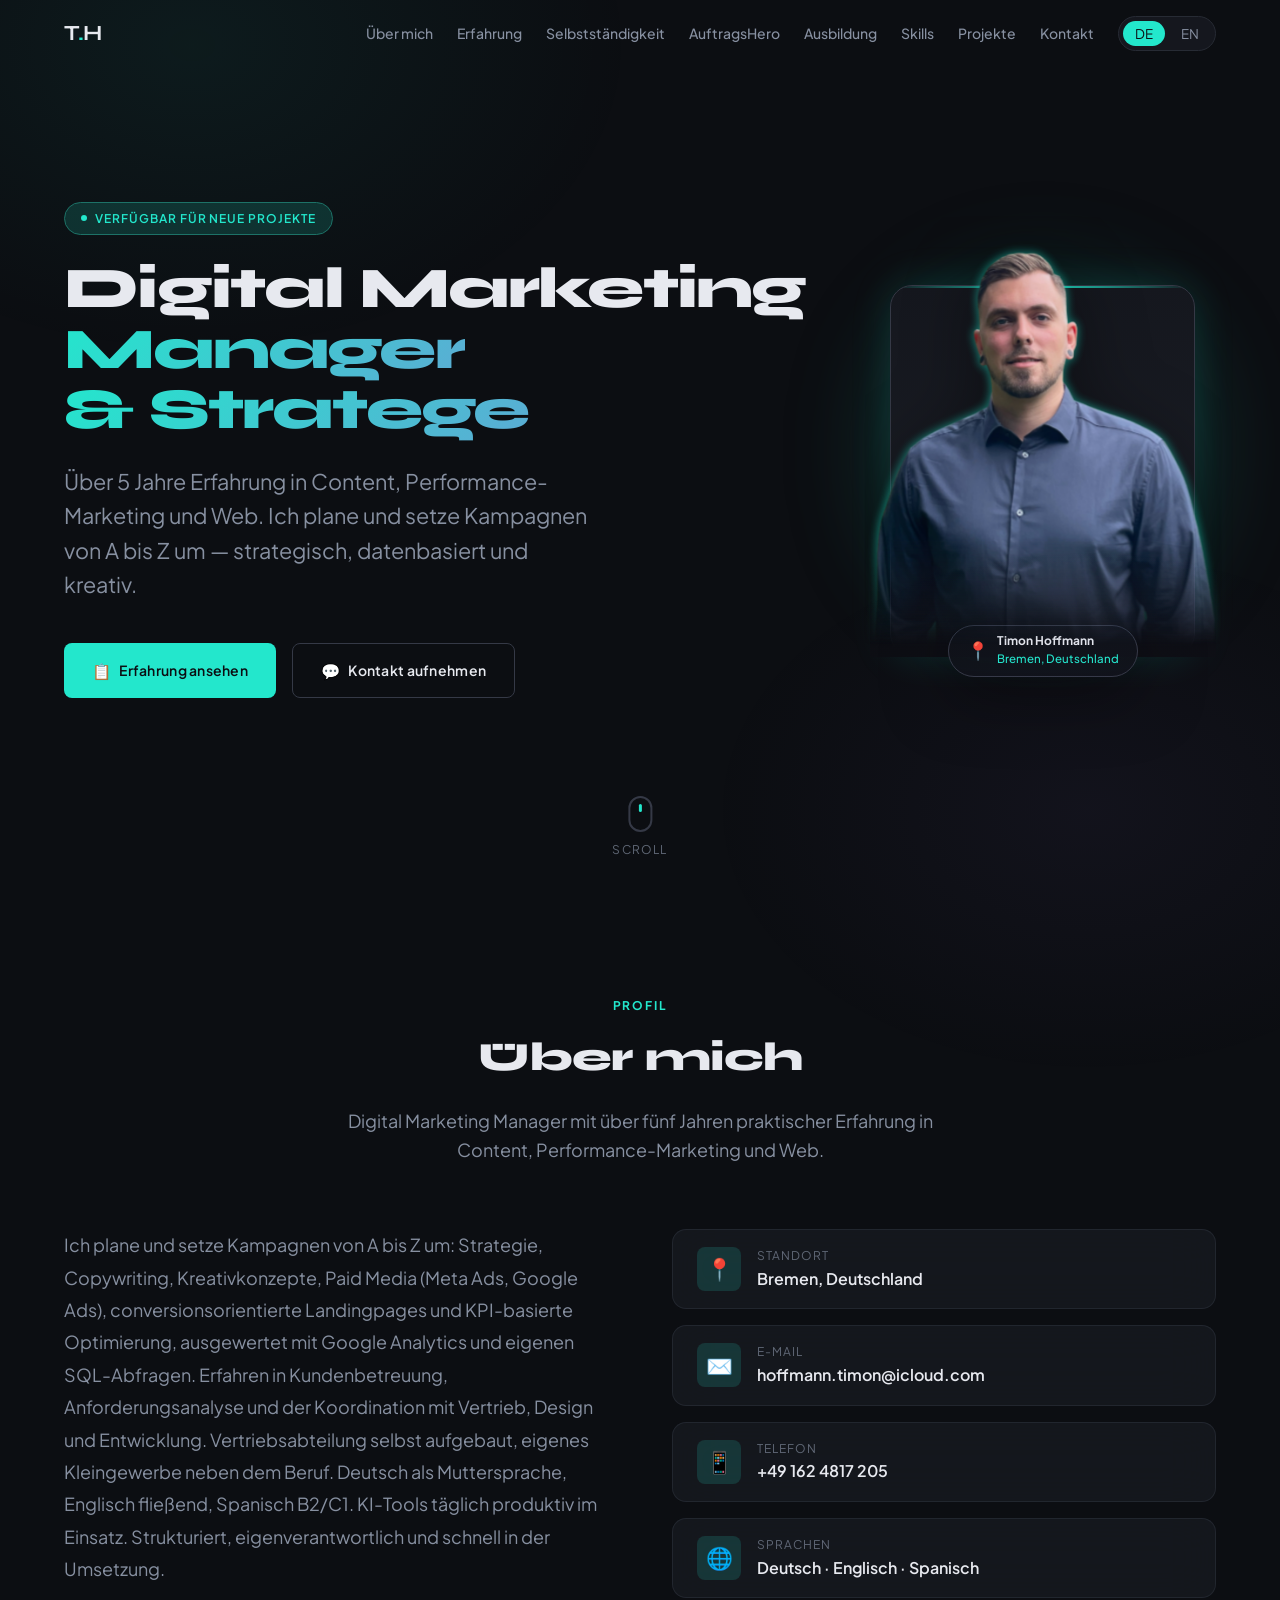
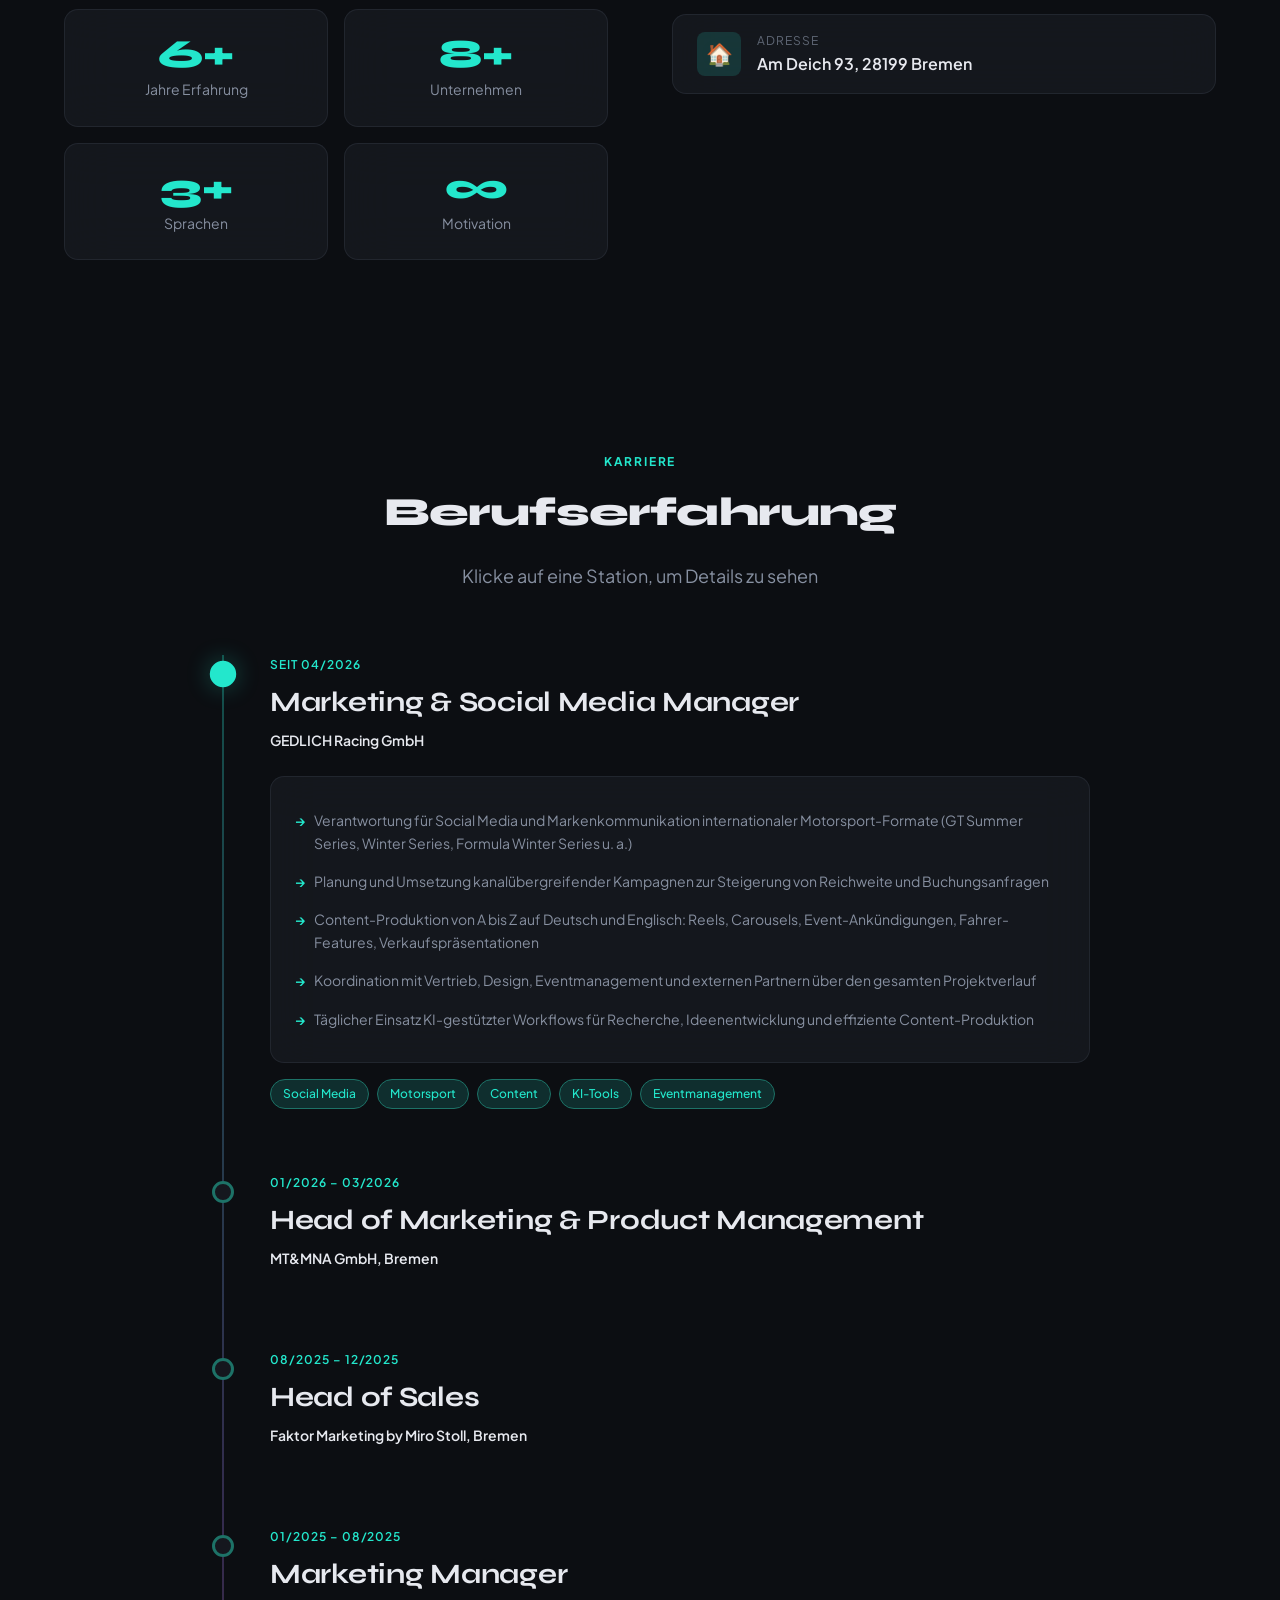
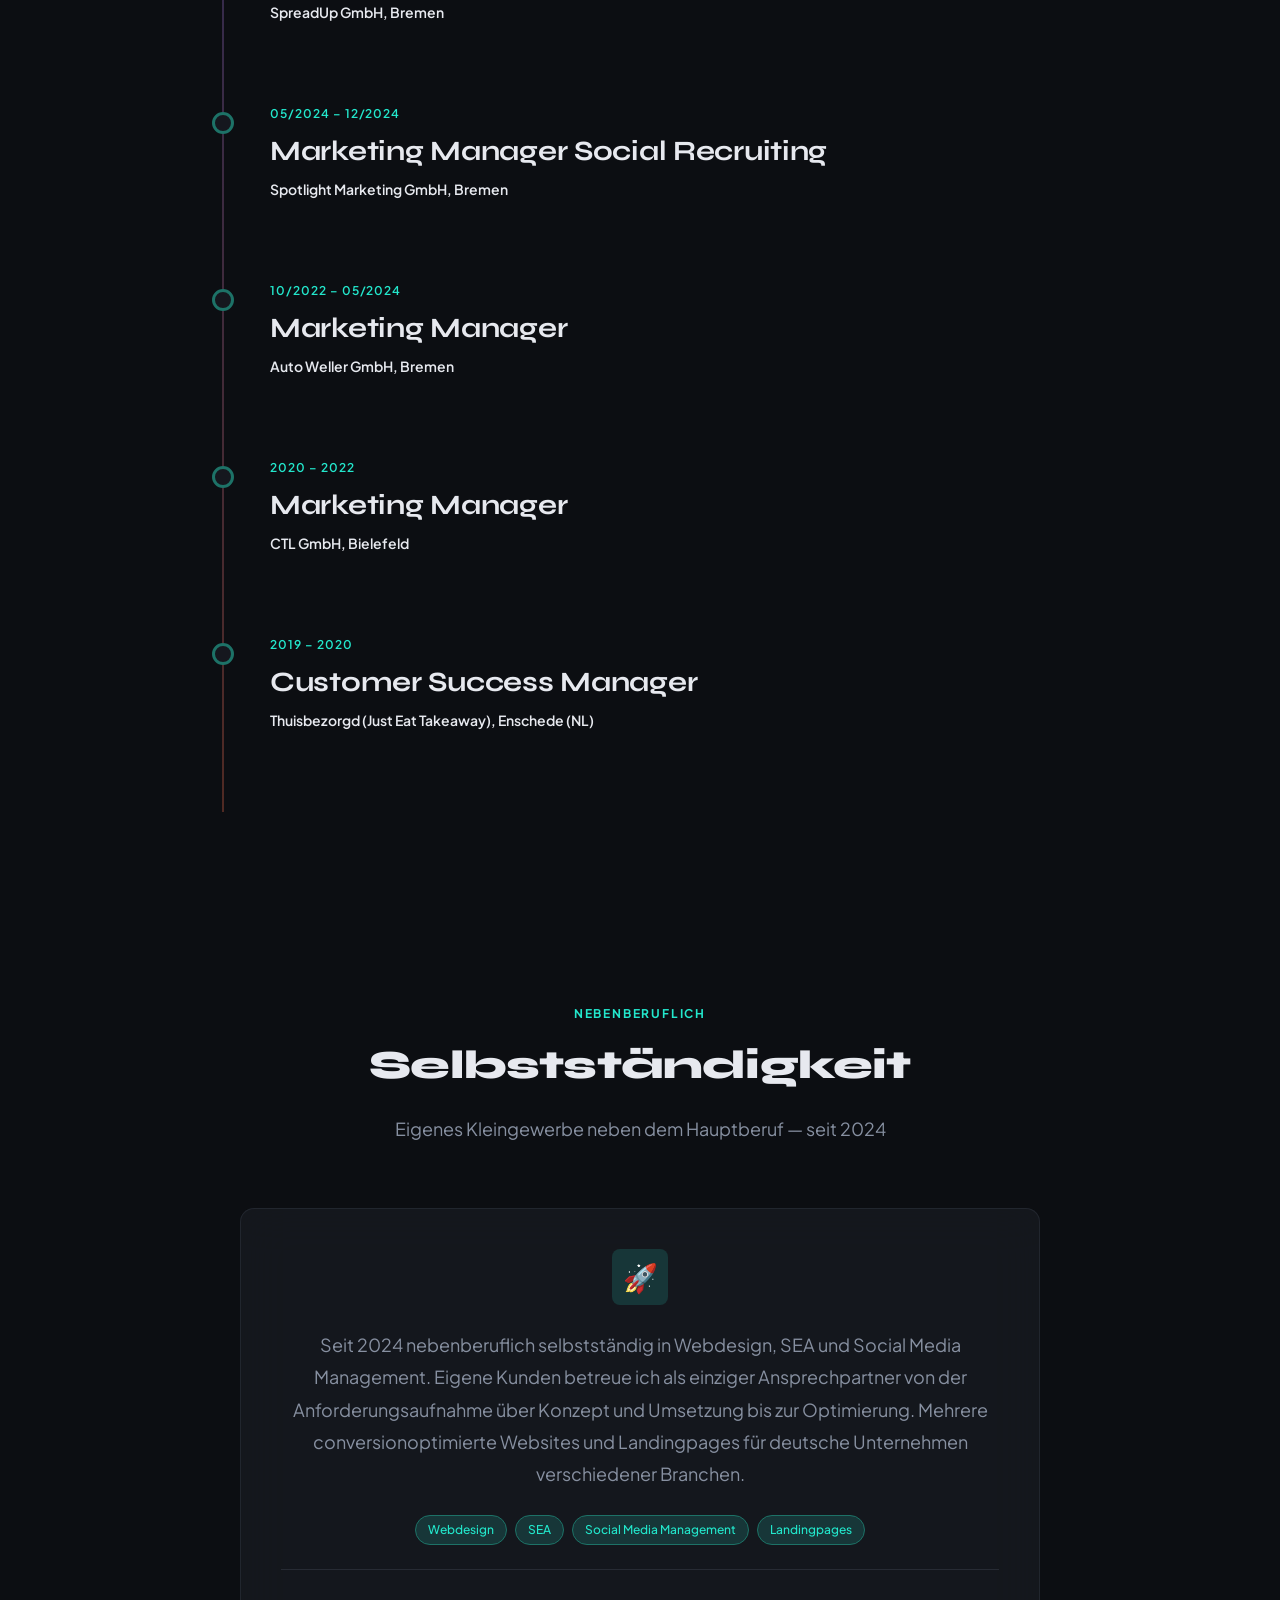
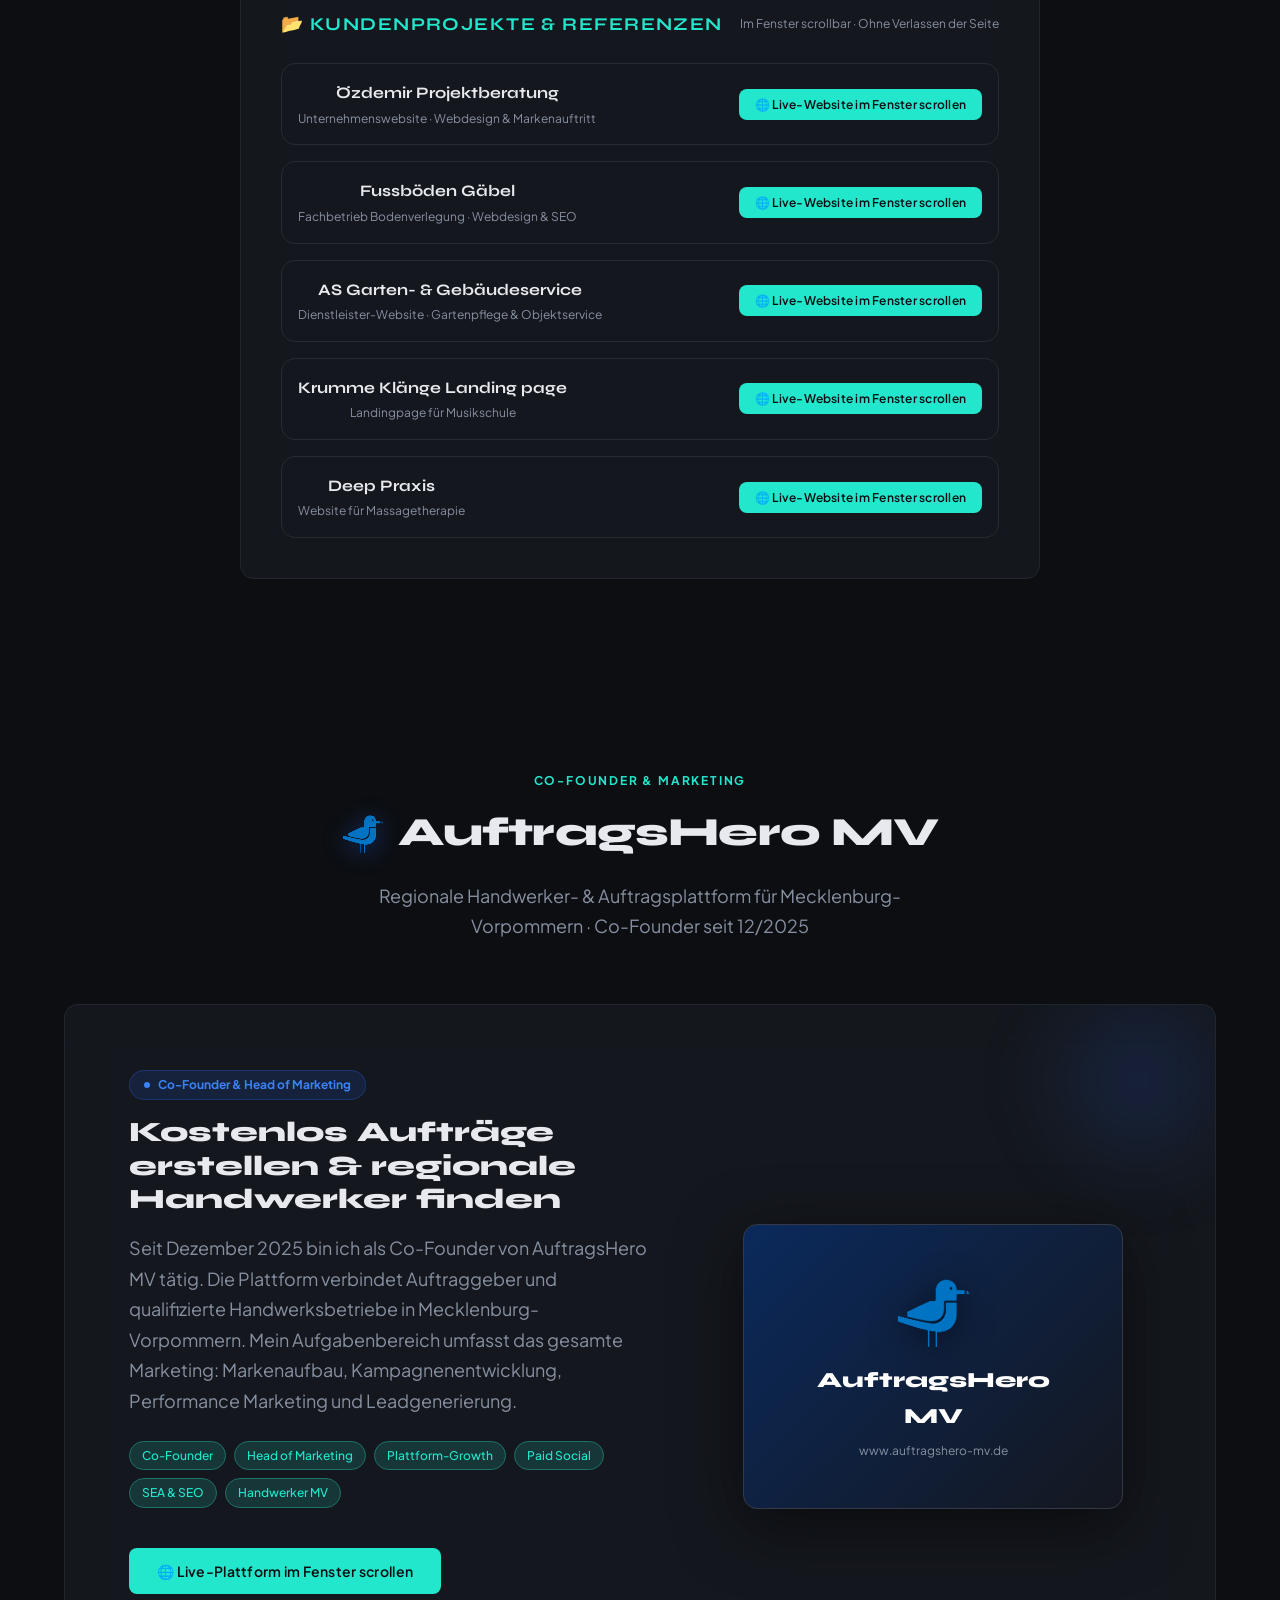
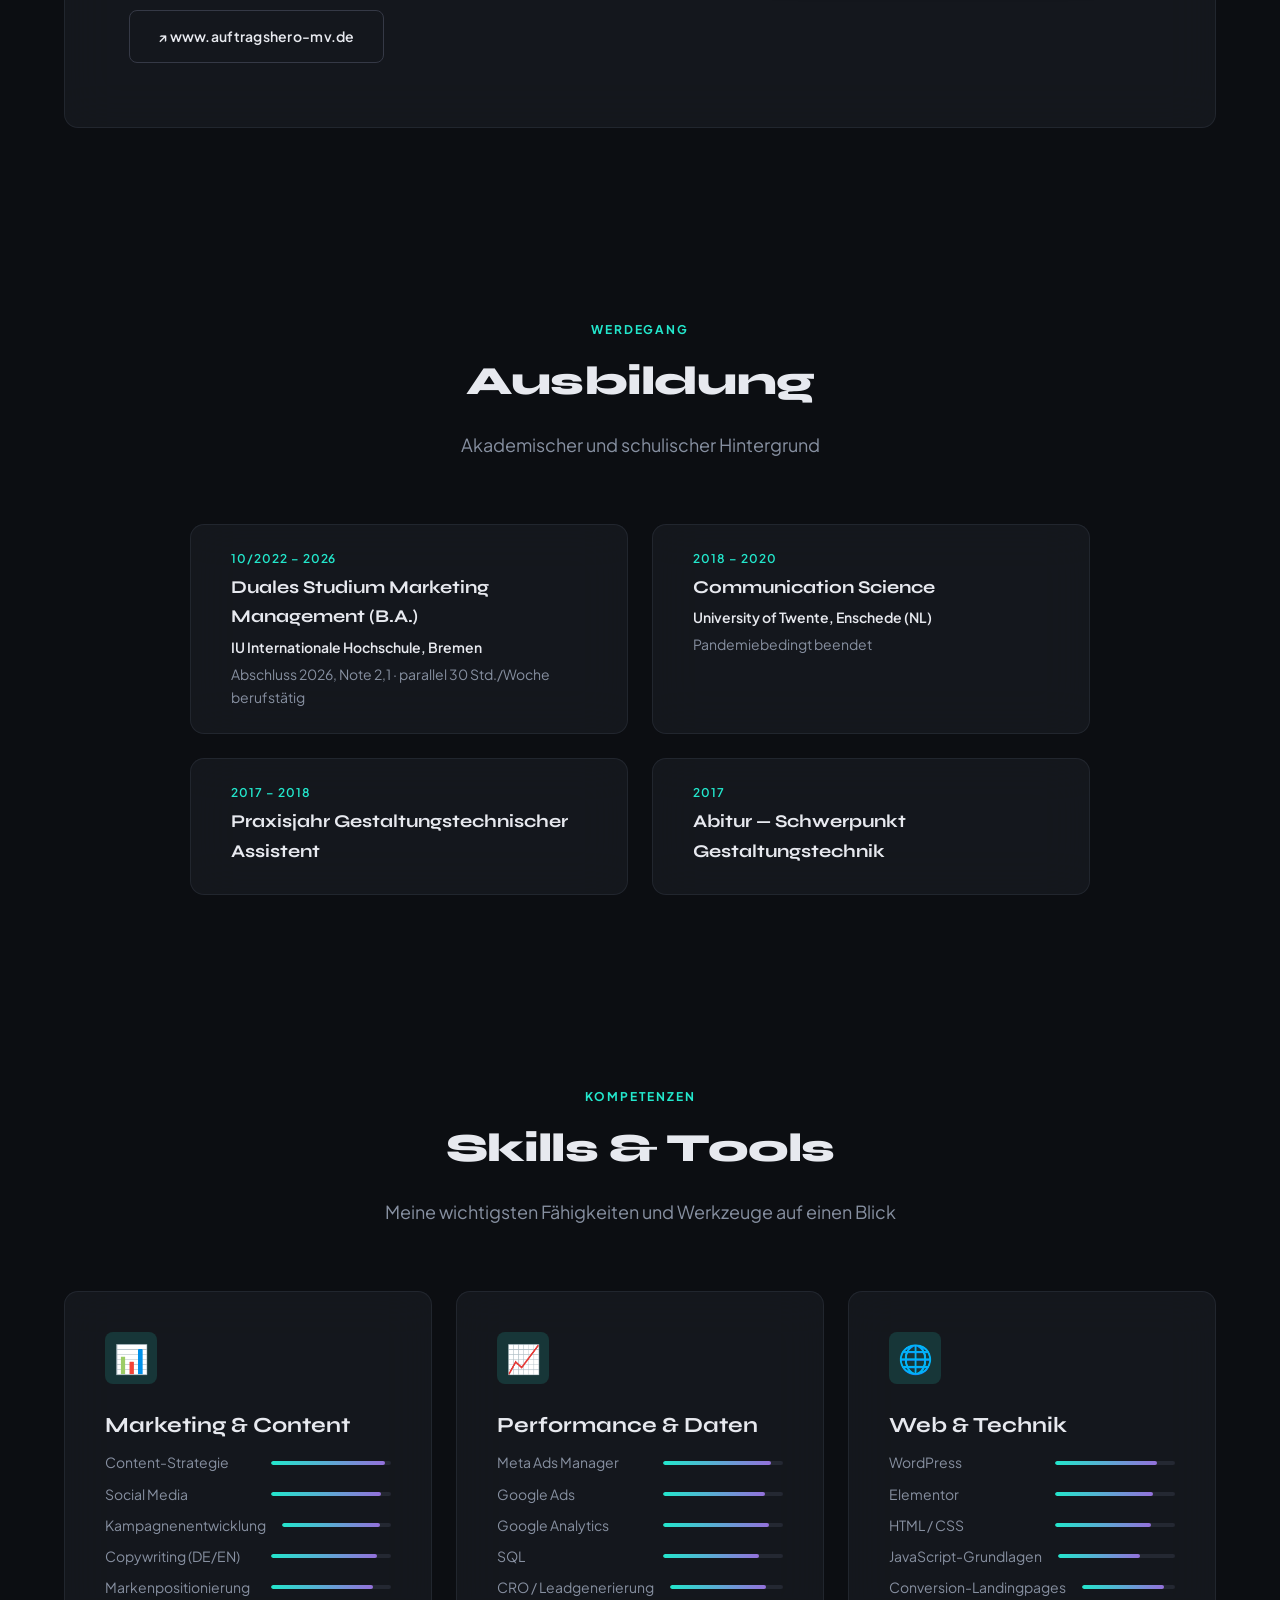
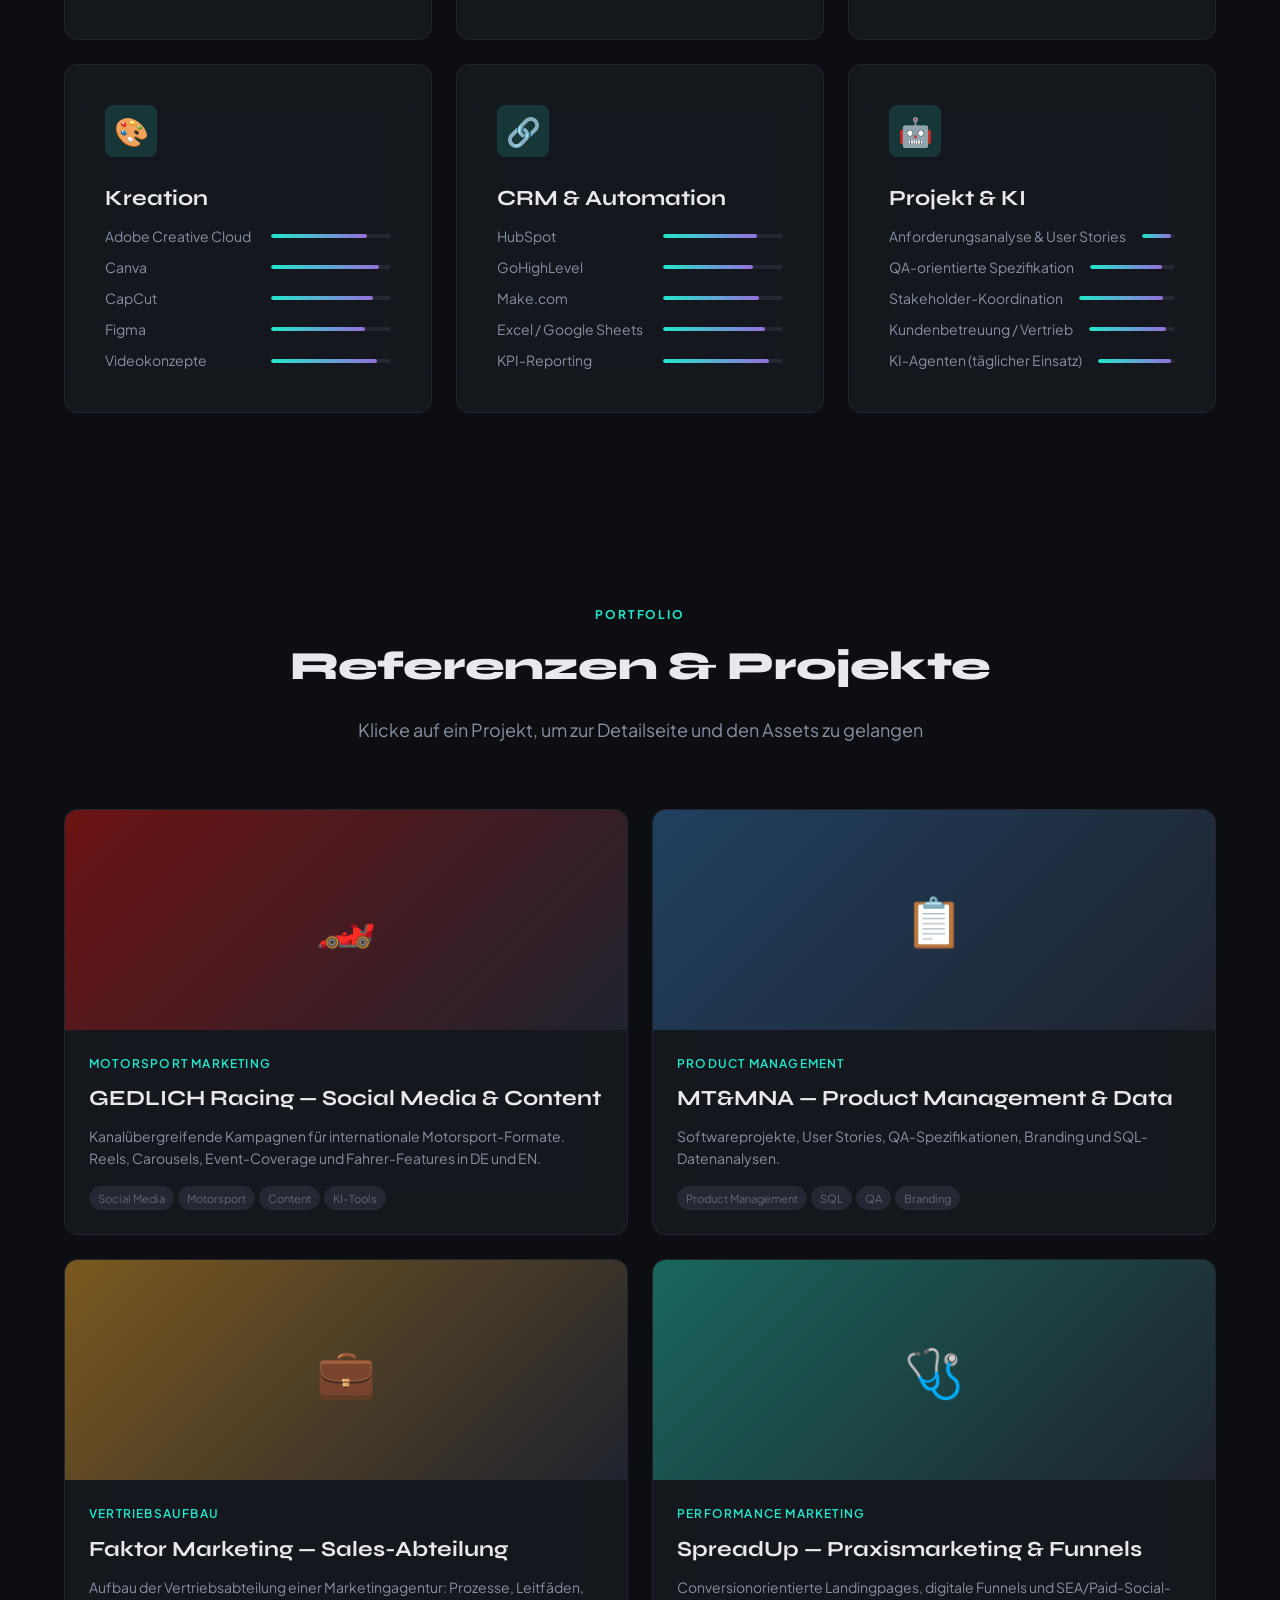
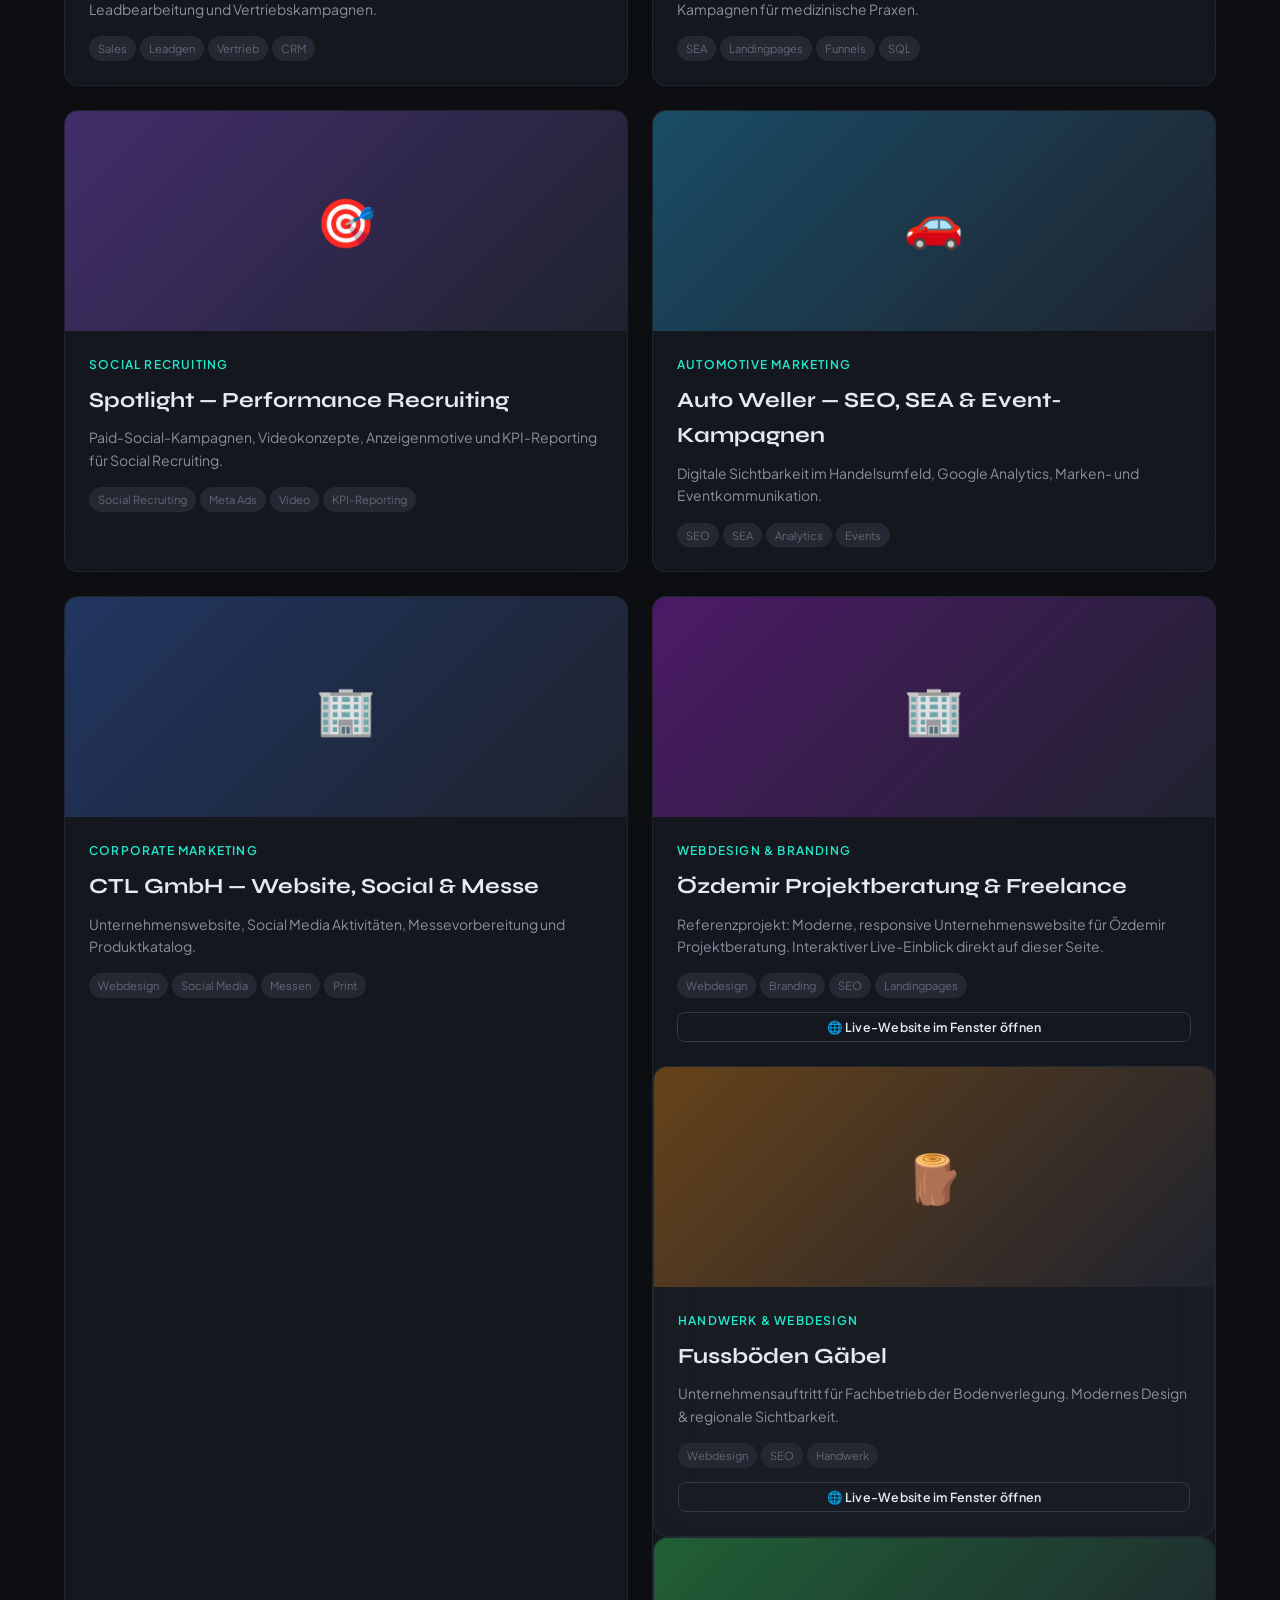
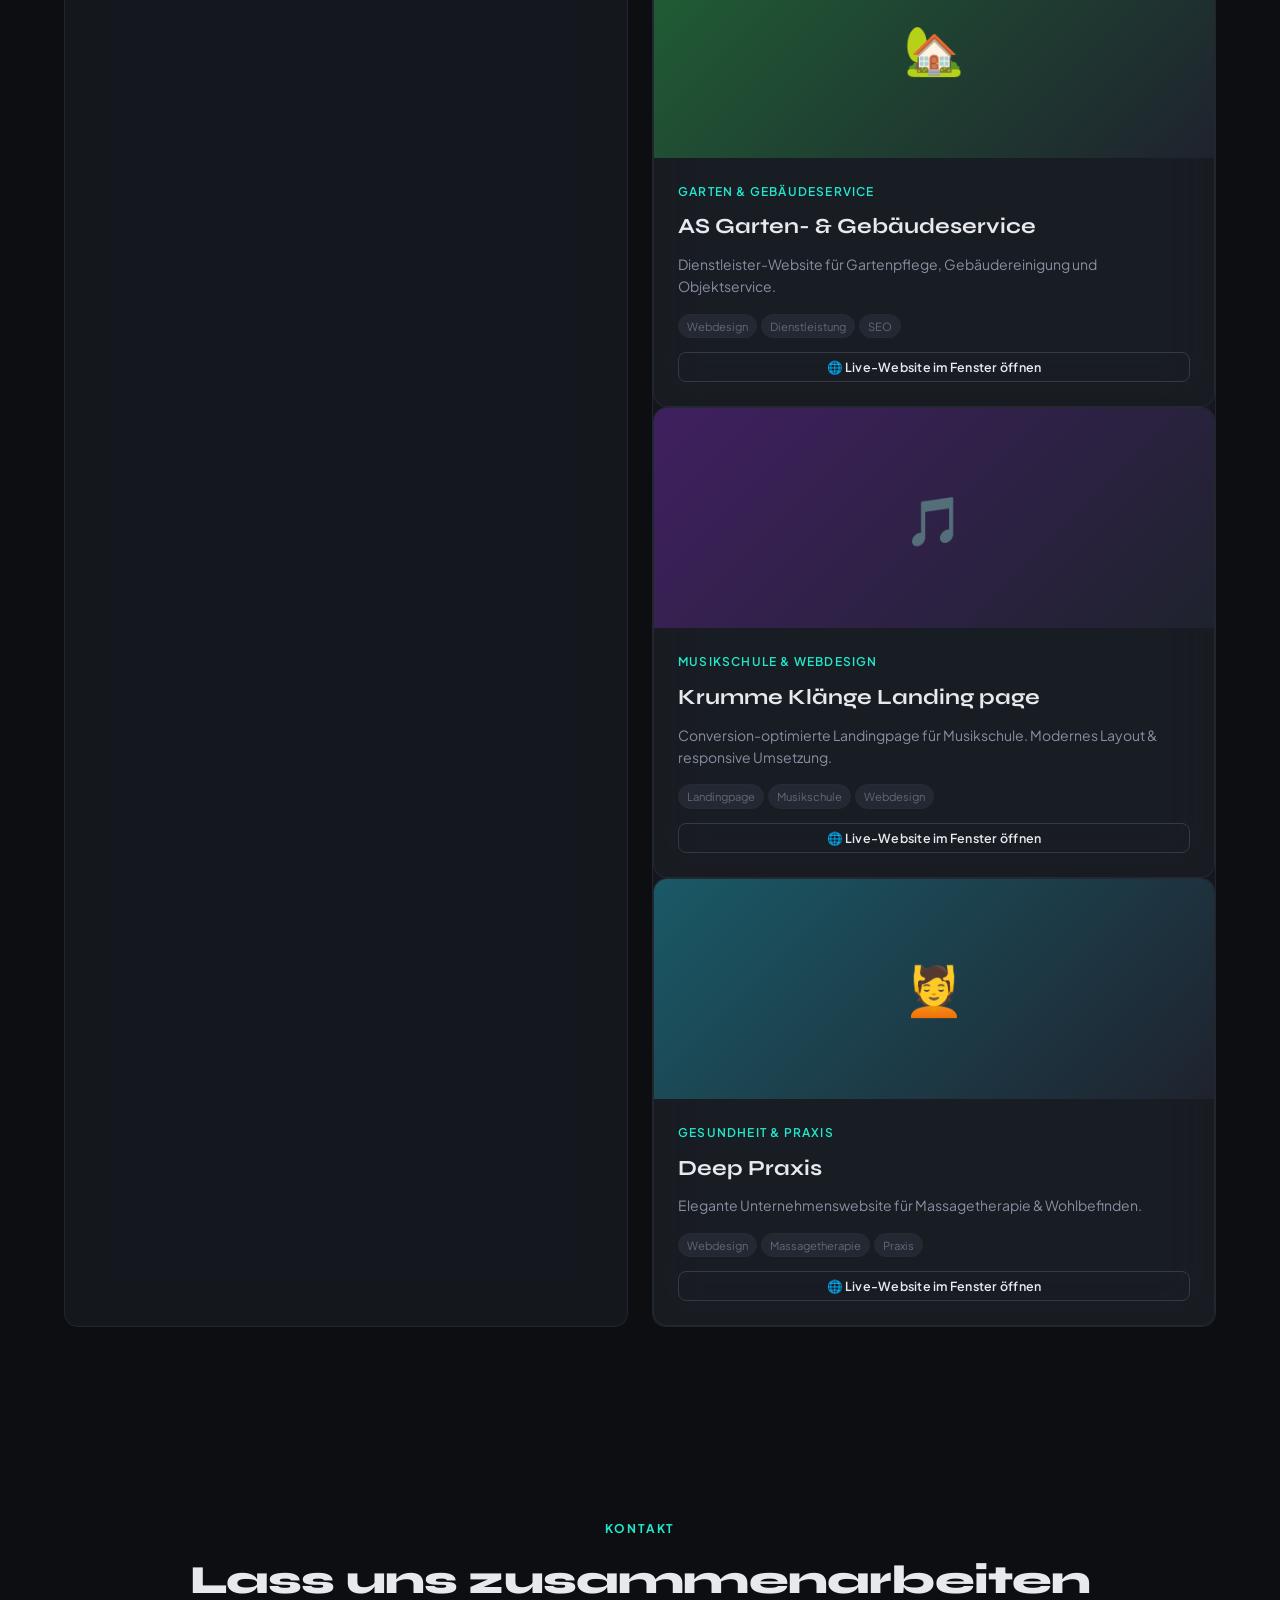
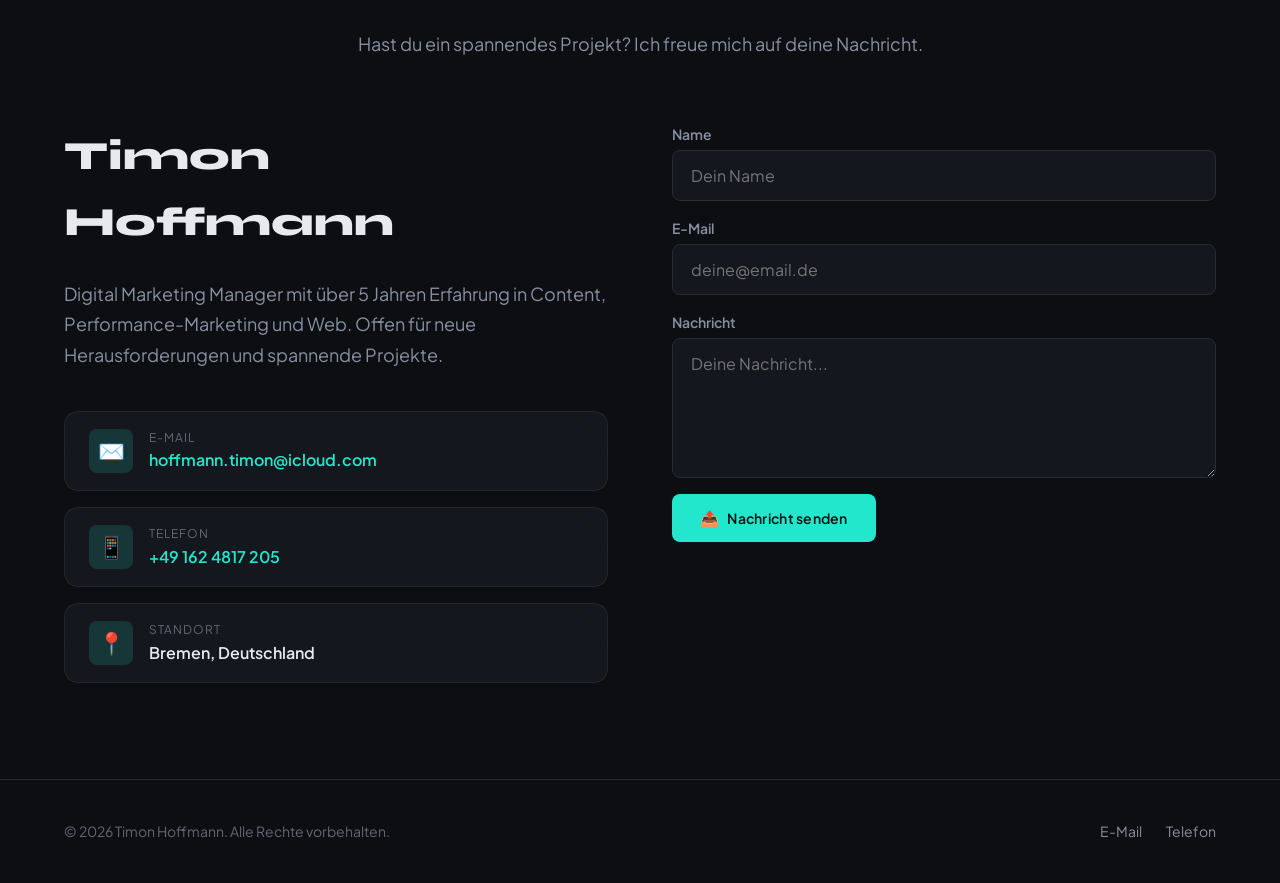
==== commit 22c81ba5: "Update project names to Krumme Klänge Landing page (Musikschule) and Deep Praxis (Massagetherapie)" ====
--- a/index.html
+++ b/index.html
@@ -449,27 +449,28 @@
               </button>
             </div>
 
-            <!-- Referenz 4: Krumme Web App -->
+            <!-- Referenz 4: Krumme Klänge Landing page -->
             <div style="padding: var(--sp-md); background: var(--clr-bg-elevated); border: 1px solid var(--clr-border); border-radius: var(--radius-md); display: flex; align-items: center; justify-content: space-between; flex-wrap: wrap; gap: var(--sp-md);">
               <div>
-                <h4 style="font-family: var(--ff-heading); font-size: var(--fs-base); font-weight: 700; margin-bottom: 2px;">Krumme Web App</h4>
-                <p style="font-size: var(--fs-xs); color: var(--clr-text-muted); margin: 0;">Interaktive Web-Applikation · Frontend & Vercel</p>
+                <h4 style="font-family: var(--ff-heading); font-size: var(--fs-base); font-weight: 700; margin-bottom: 2px;">Krumme Klänge Landing page</h4>
+                <p style="font-size: var(--fs-xs); color: var(--clr-text-muted); margin: 0;">Landingpage für Musikschule</p>
               </div>
               <button class="btn btn--primary open-live-modal" data-preview-url="https://krumme.vercel.app/" style="font-size: var(--fs-xs); padding: 8px 16px;">
                 🌐 Live-Website im Fenster scrollen
               </button>
             </div>
 
-            <!-- Referenz 5: Nick Web App -->
+            <!-- Referenz 5: Deep Praxis -->
             <div style="padding: var(--sp-md); background: var(--clr-bg-elevated); border: 1px solid var(--clr-border); border-radius: var(--radius-md); display: flex; align-items: center; justify-content: space-between; flex-wrap: wrap; gap: var(--sp-md);">
               <div>
-                <h4 style="font-family: var(--ff-heading); font-size: var(--fs-base); font-weight: 700; margin-bottom: 2px;">Nick Web App</h4>
-                <p style="font-size: var(--fs-xs); color: var(--clr-text-muted); margin: 0;">Web-Applikation & UI/UX Design</p>
+                <h4 style="font-family: var(--ff-heading); font-size: var(--fs-base); font-weight: 700; margin-bottom: 2px;">Deep Praxis</h4>
+                <p style="font-size: var(--fs-xs); color: var(--clr-text-muted); margin: 0;">Website für Massagetherapie</p>
               </div>
               <button class="btn btn--primary open-live-modal" data-preview-url="https://nick-website-indol.vercel.app/" style="font-size: var(--fs-xs); padding: 8px 16px;">
                 🌐 Live-Website im Fenster scrollen
               </button>
             </div>
+
           </div>
         </div>
       </div>
@@ -990,22 +991,22 @@
           </div>
         </div>
 
-        <!-- Project 11 — Krumme App -->
+        <!-- Project 11 — Krumme Klänge Landing page -->
         <div class="project-card glass-card animate-on-scroll">
           <div class="project-card__image">
-            <div style="width:100%;height:100%;background:linear-gradient(135deg, hsl(270,50%,25%), hsl(225,20%,15%));display:flex;align-items:center;justify-content:center;font-size:3rem;">💻</div>
+            <div style="width:100%;height:100%;background:linear-gradient(135deg, hsl(270,50%,25%), hsl(225,20%,15%));display:flex;align-items:center;justify-content:center;font-size:3rem;">🎵</div>
             <div class="project-card__overlay">
               <span class="project-card__overlay-text">Live-Vorschau →</span>
             </div>
           </div>
           <div class="project-card__body">
-            <div class="project-card__category">Web Application</div>
-            <h3 class="project-card__title">Krumme Web App</h3>
-            <p class="project-card__description">Interaktive Web-Applikation auf Vercel Infrastruktur.</p>
+            <div class="project-card__category">Musikschule & Webdesign</div>
+            <h3 class="project-card__title">Krumme Klänge Landing page</h3>
+            <p class="project-card__description">Conversion-optimierte Landingpage für Musikschule. Modernes Layout & responsive Umsetzung.</p>
             <div class="project-card__techs" style="margin-bottom: var(--sp-sm);">
-              <span class="project-card__tech">Web App</span>
-              <span class="project-card__tech">Vercel</span>
-              <span class="project-card__tech">Frontend</span>
+              <span class="project-card__tech">Landingpage</span>
+              <span class="project-card__tech">Musikschule</span>
+              <span class="project-card__tech">Webdesign</span>
             </div>
             <button class="btn btn--outline open-live-modal" data-preview-url="https://krumme.vercel.app/" style="font-size: 0.78rem; padding: 6px 14px; width: 100%; justify-content: center; margin-top: 6px;">
               🌐 Live-Website im Fenster öffnen
@@ -1013,28 +1014,29 @@
           </div>
         </div>
 
-        <!-- Project 12 — Nick Web App -->
+        <!-- Project 12 — Deep Praxis -->
         <div class="project-card glass-card animate-on-scroll">
           <div class="project-card__image">
-            <div style="width:100%;height:100%;background:linear-gradient(135deg, hsl(190,60%,25%), hsl(225,20%,15%));display:flex;align-items:center;justify-content:center;font-size:3rem;">🚀</div>
+            <div style="width:100%;height:100%;background:linear-gradient(135deg, hsl(190,60%,25%), hsl(225,20%,15%));display:flex;align-items:center;justify-content:center;font-size:3rem;">💆</div>
             <div class="project-card__overlay">
               <span class="project-card__overlay-text">Live-Vorschau →</span>
             </div>
           </div>
           <div class="project-card__body">
-            <div class="project-card__category">Web Application</div>
-            <h3 class="project-card__title">Nick Web App</h3>
-            <p class="project-card__description">Moderne Web-Applikation & Portfolio-Projekt auf Vercel.</p>
+            <div class="project-card__category">Gesundheit & Praxis</div>
+            <h3 class="project-card__title">Deep Praxis</h3>
+            <p class="project-card__description">Elegante Unternehmenswebsite für Massagetherapie & Wohlbefinden.</p>
             <div class="project-card__techs" style="margin-bottom: var(--sp-sm);">
-              <span class="project-card__tech">Web App</span>
-              <span class="project-card__tech">Vercel</span>
-              <span class="project-card__tech">UI/UX</span>
+              <span class="project-card__tech">Webdesign</span>
+              <span class="project-card__tech">Massagetherapie</span>
+              <span class="project-card__tech">Praxis</span>
             </div>
             <button class="btn btn--outline open-live-modal" data-preview-url="https://nick-website-indol.vercel.app/" style="font-size: 0.78rem; padding: 6px 14px; width: 100%; justify-content: center; margin-top: 6px;">
               🌐 Live-Website im Fenster öffnen
             </button>
           </div>
         </div>
+
 
       </div>
     </div>
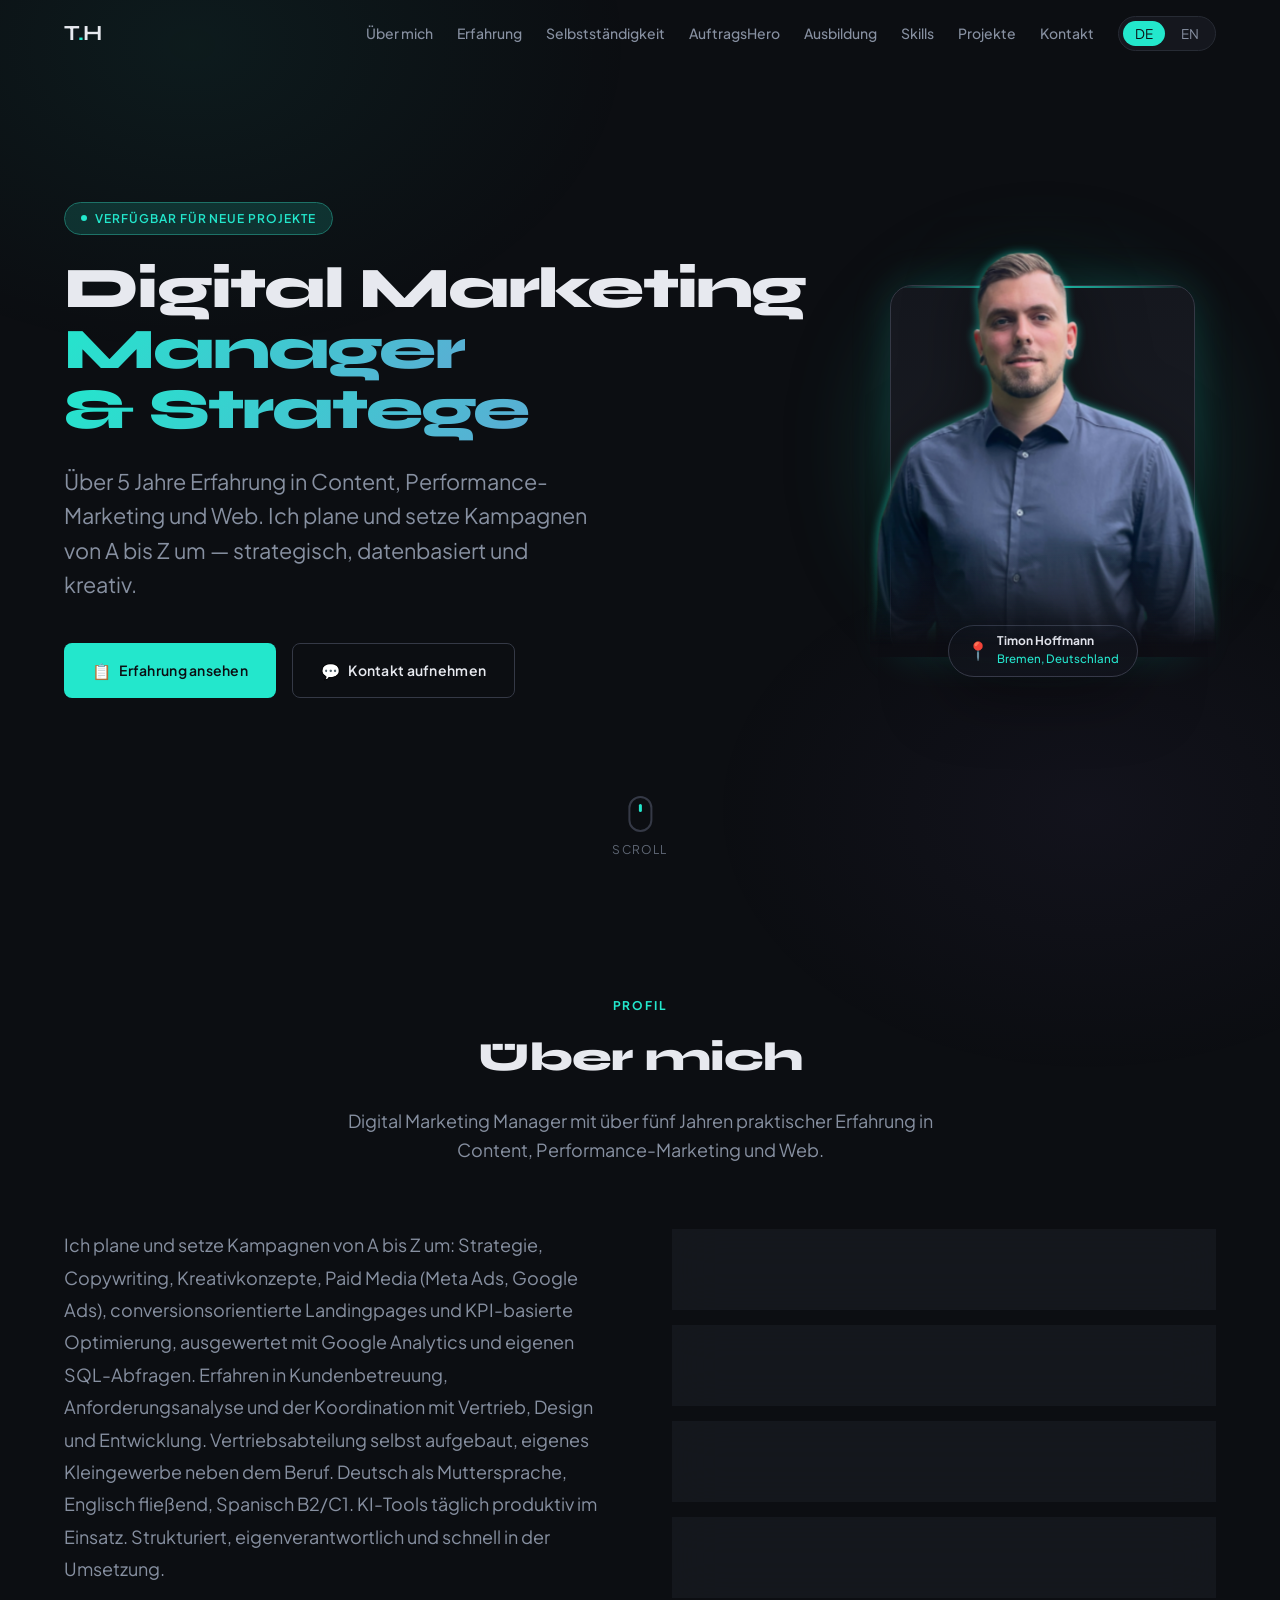
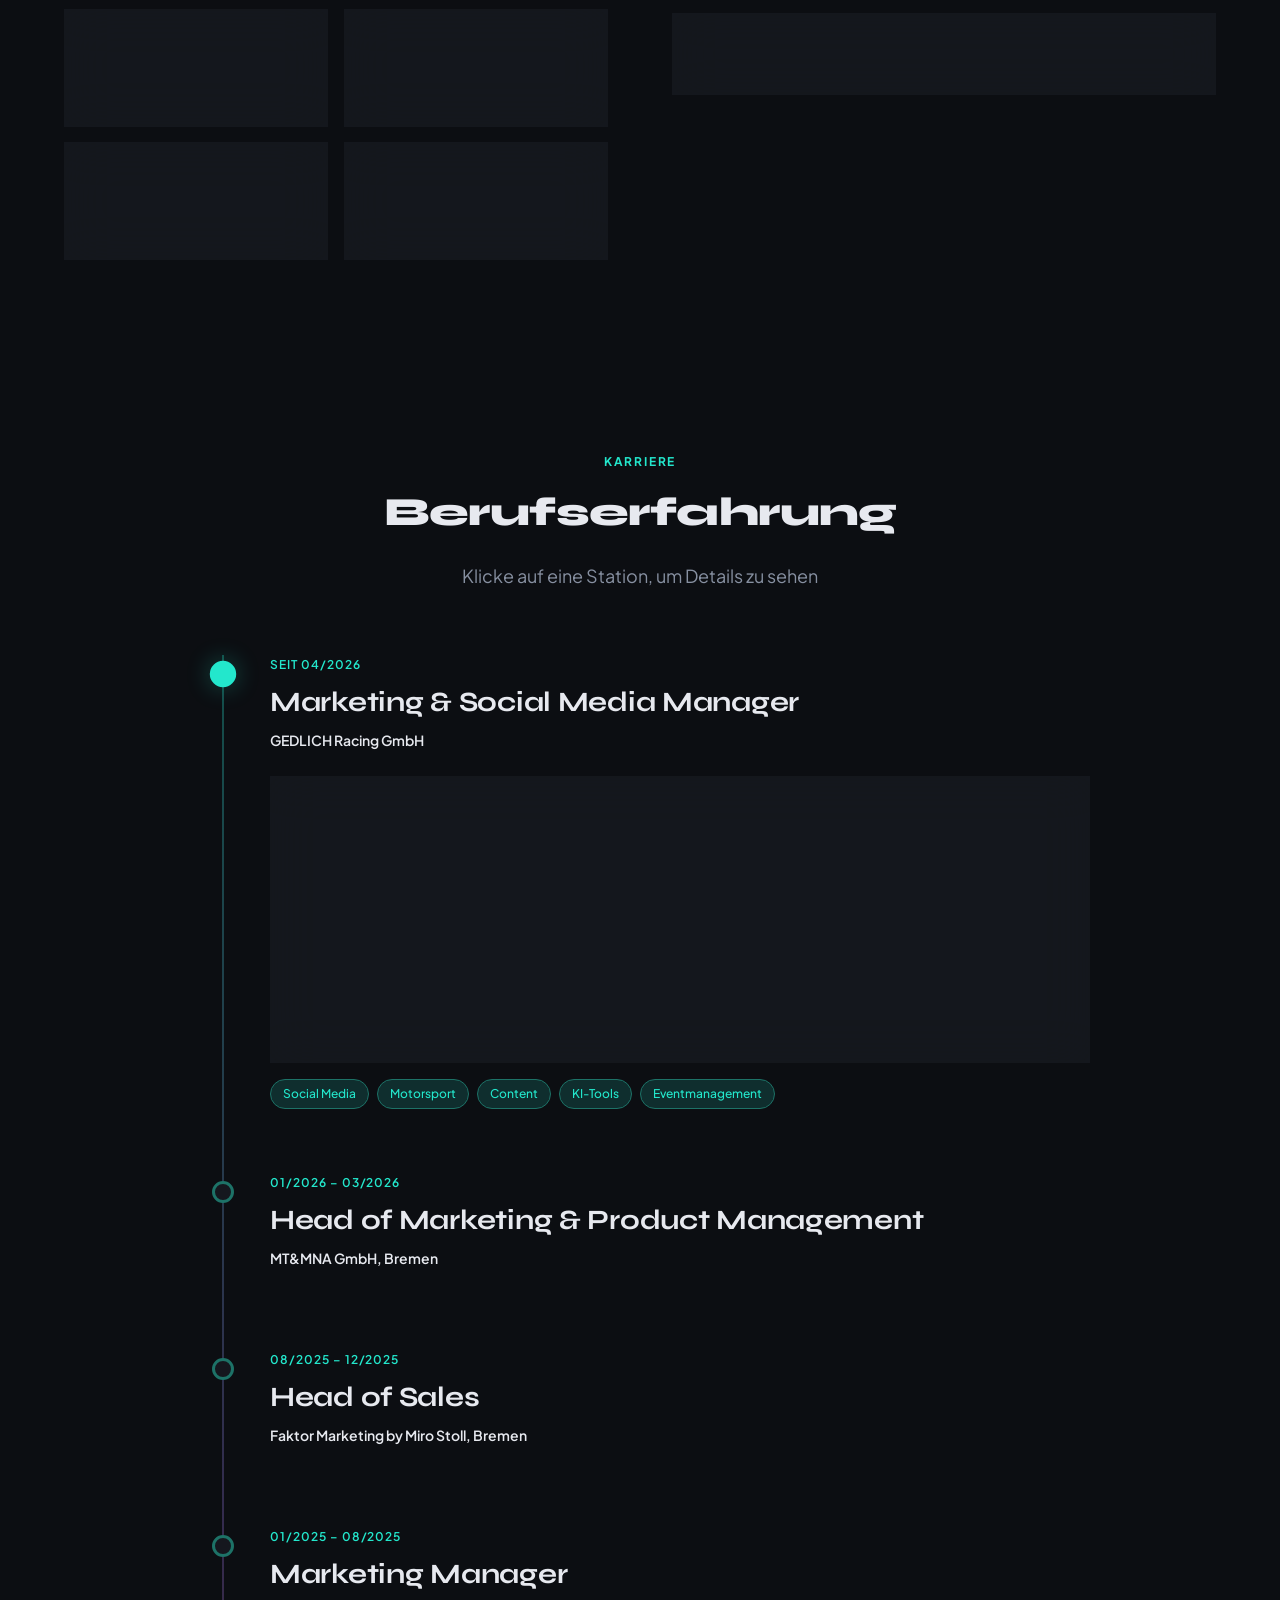
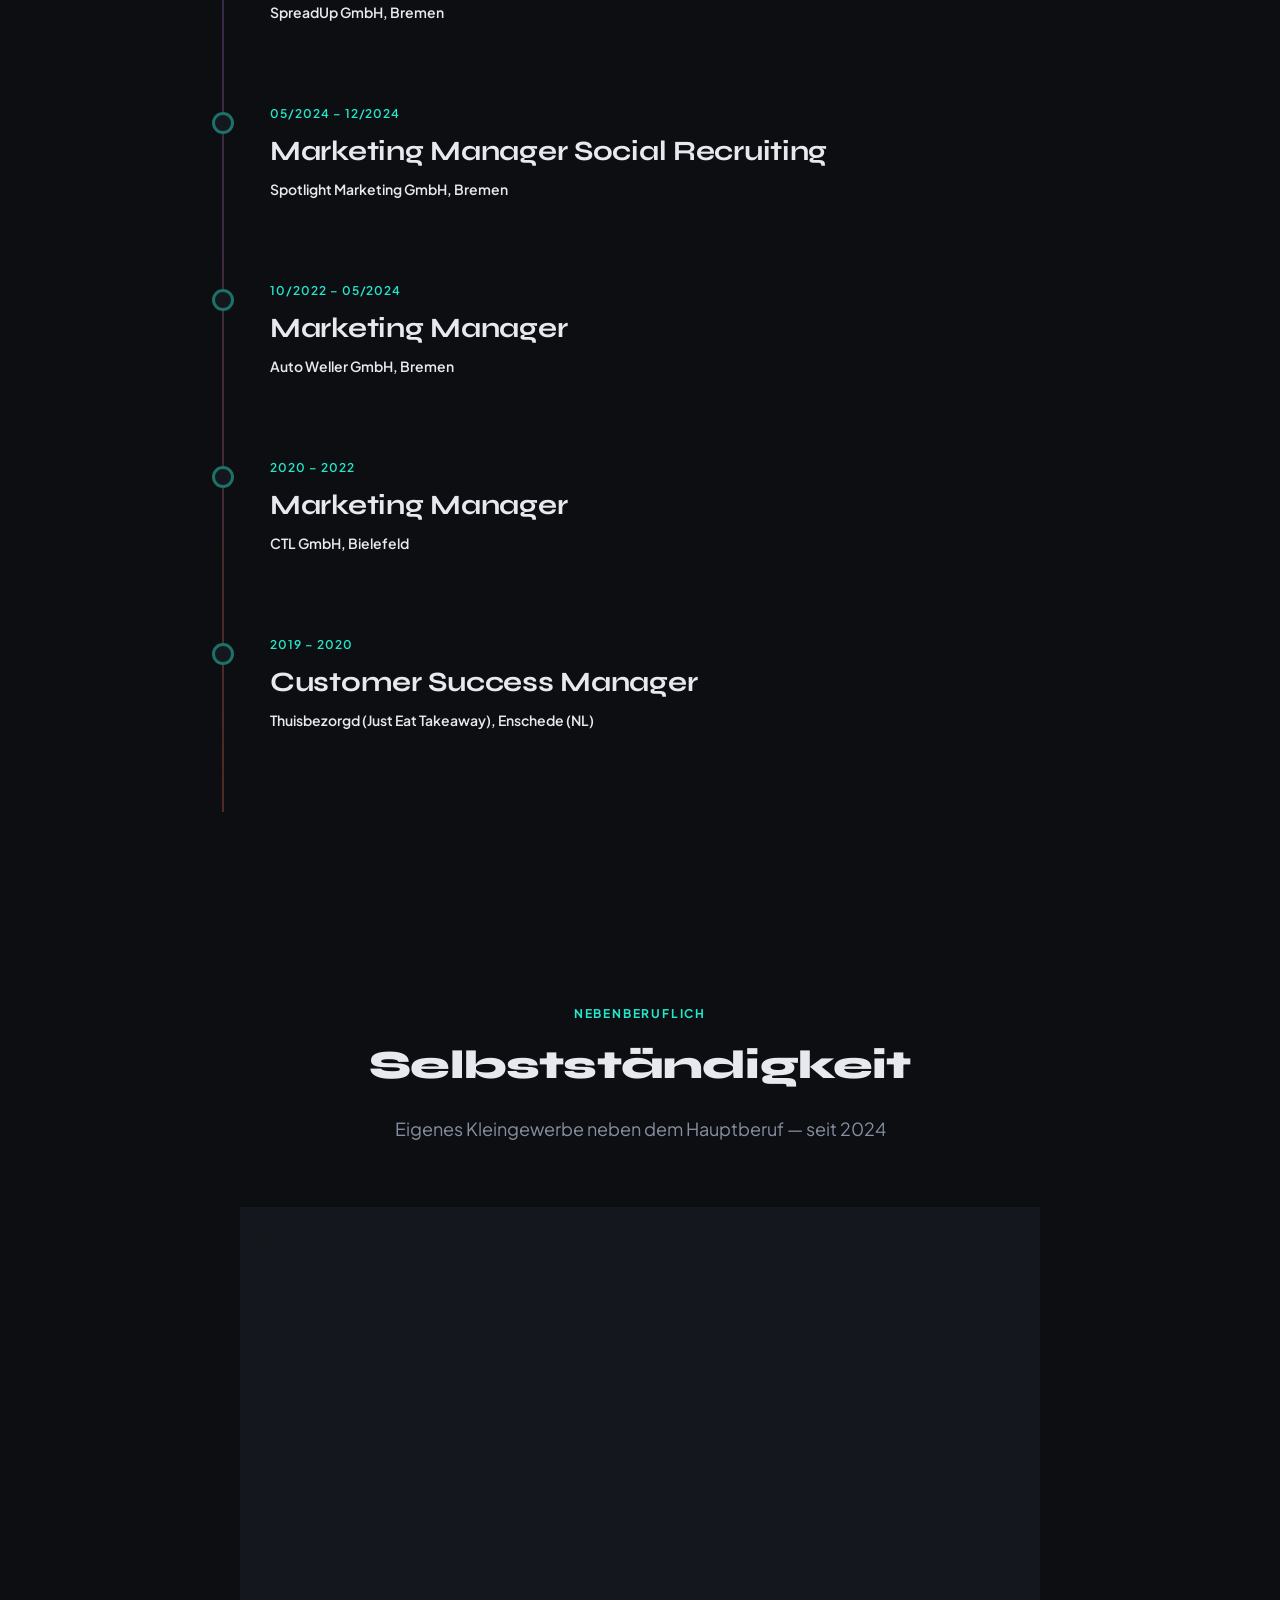
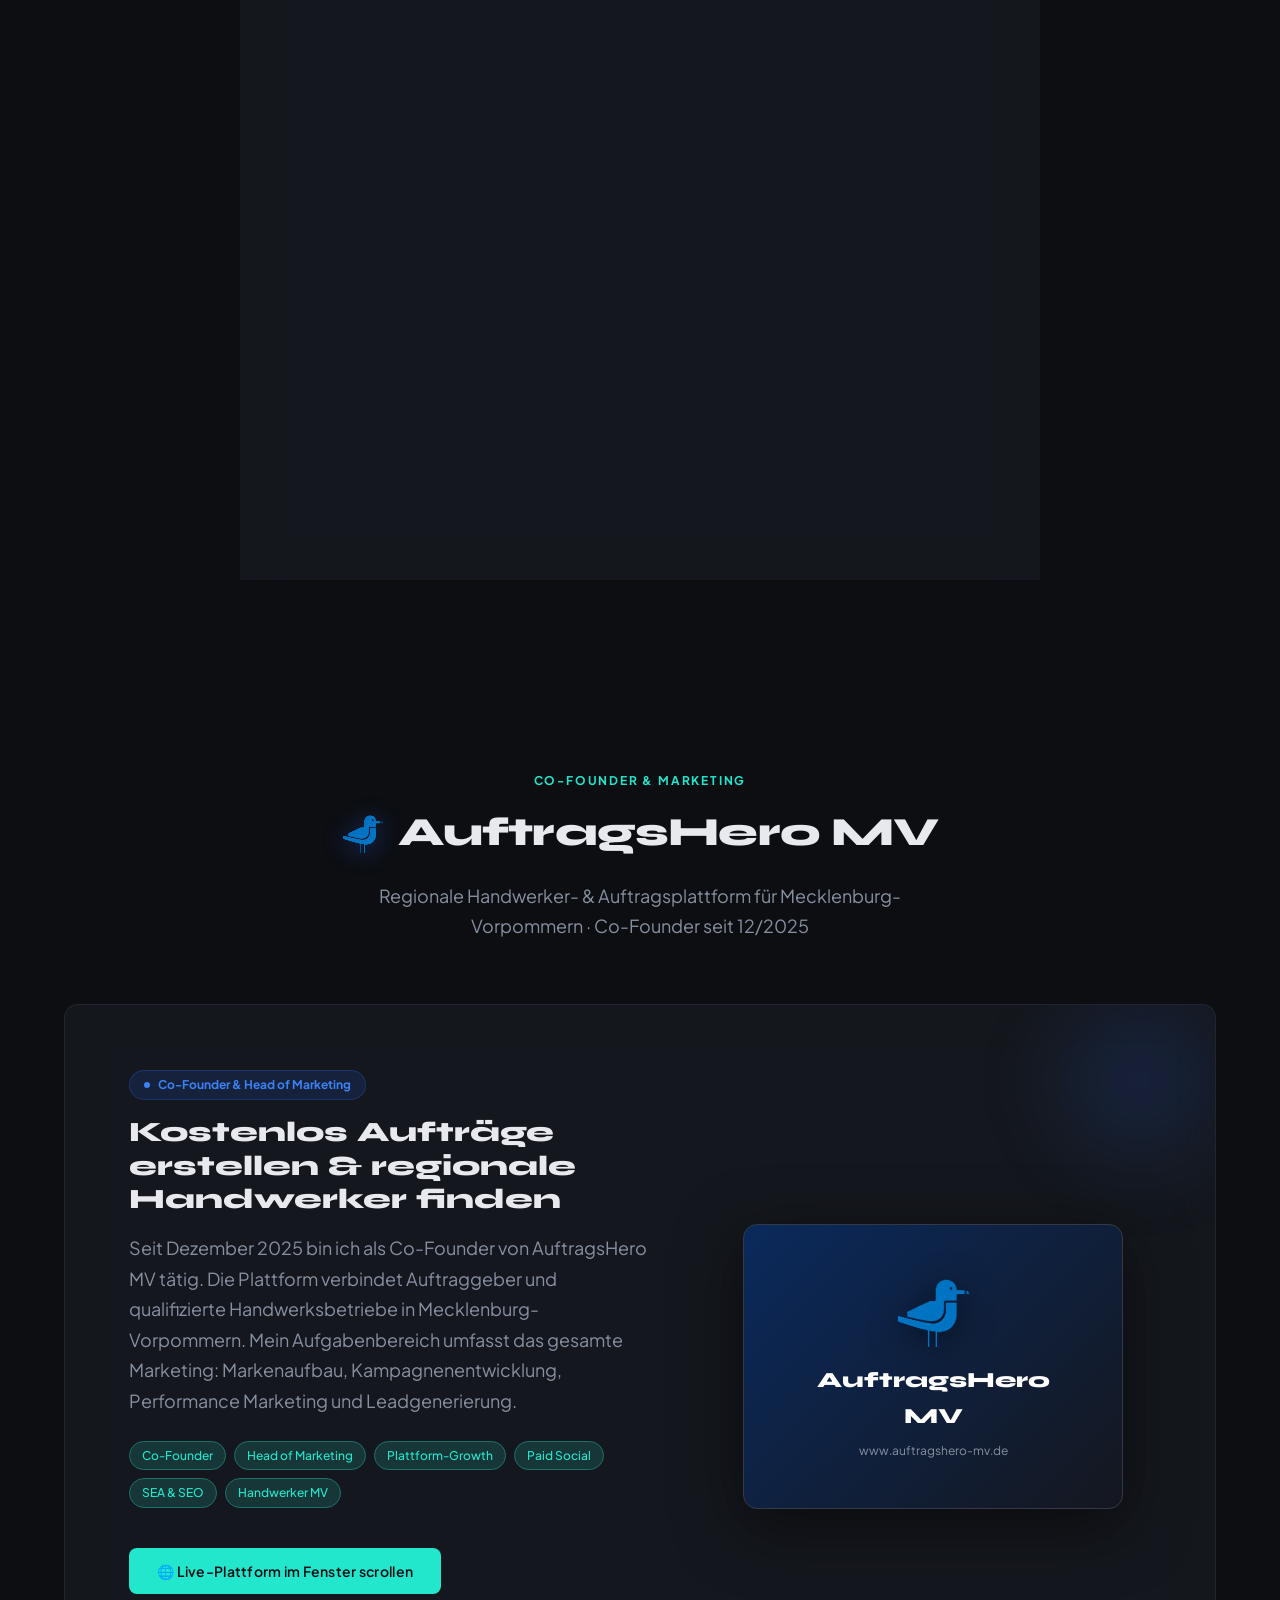
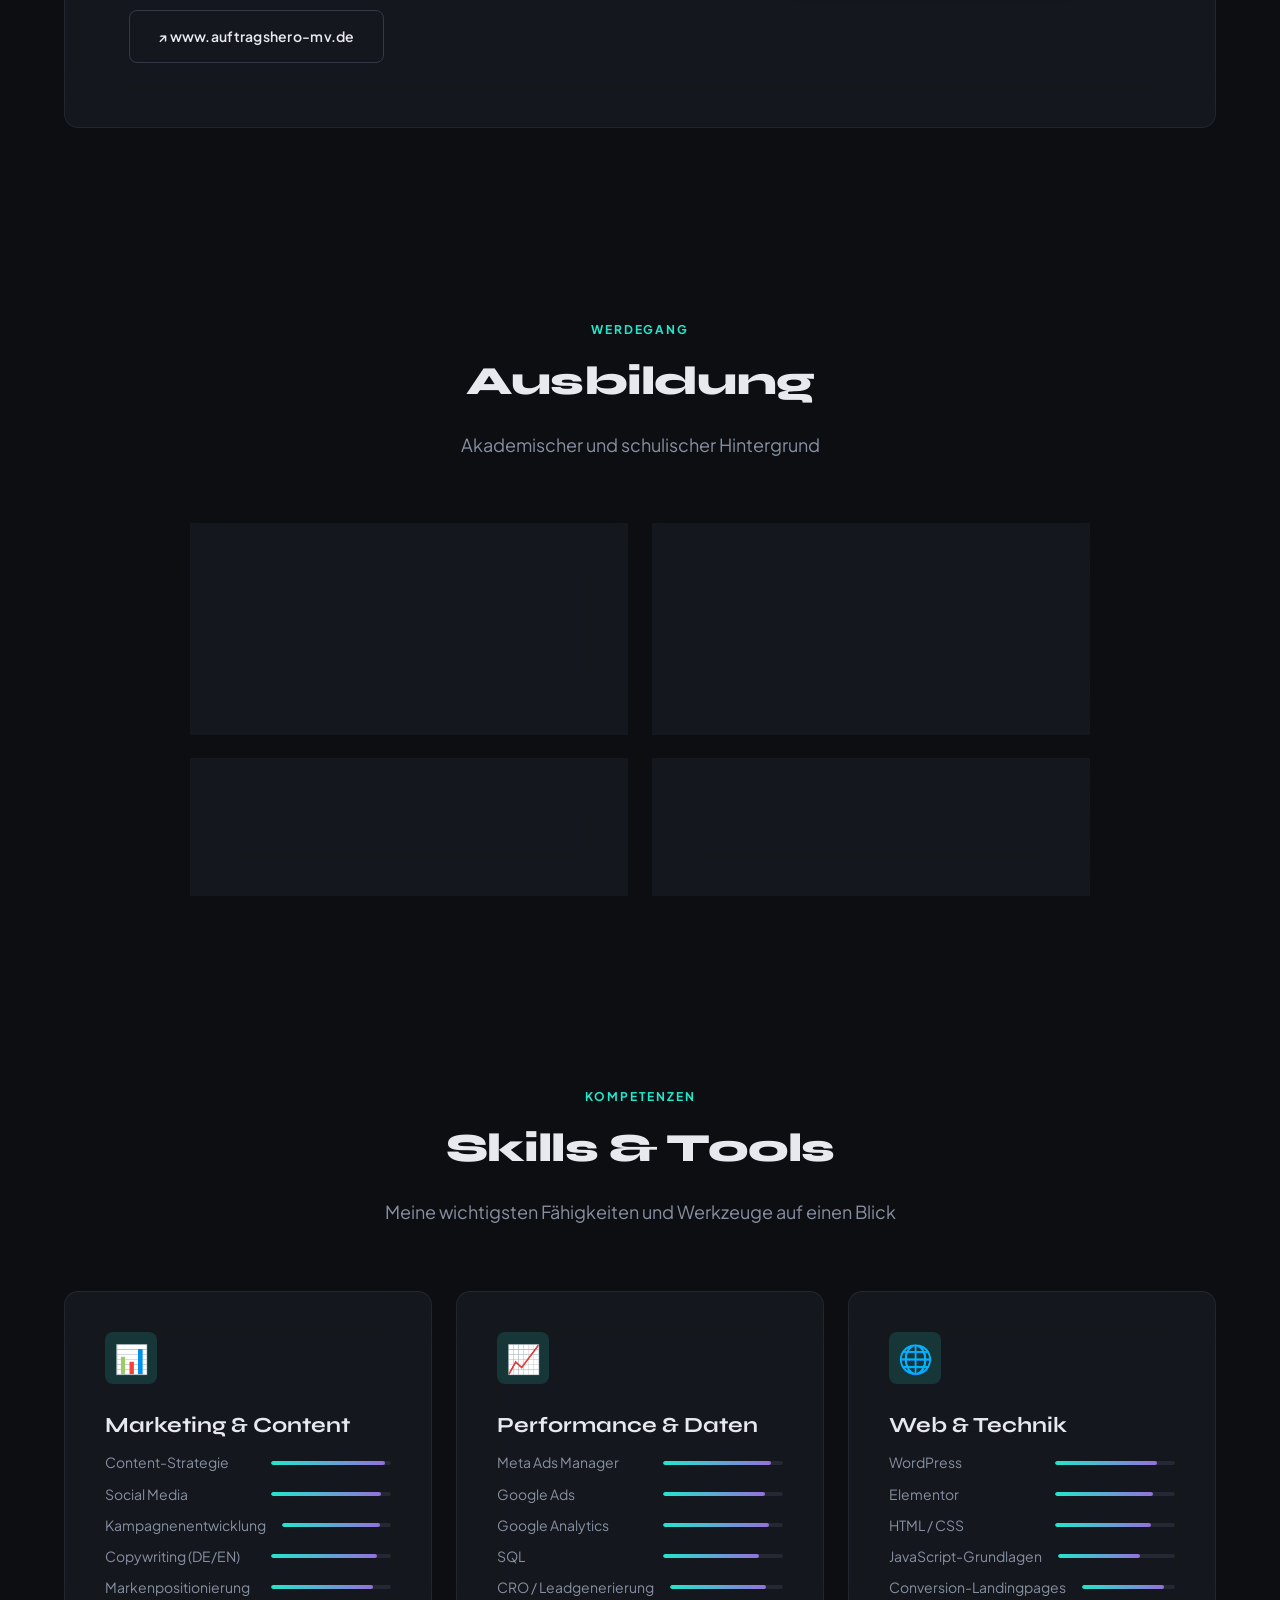
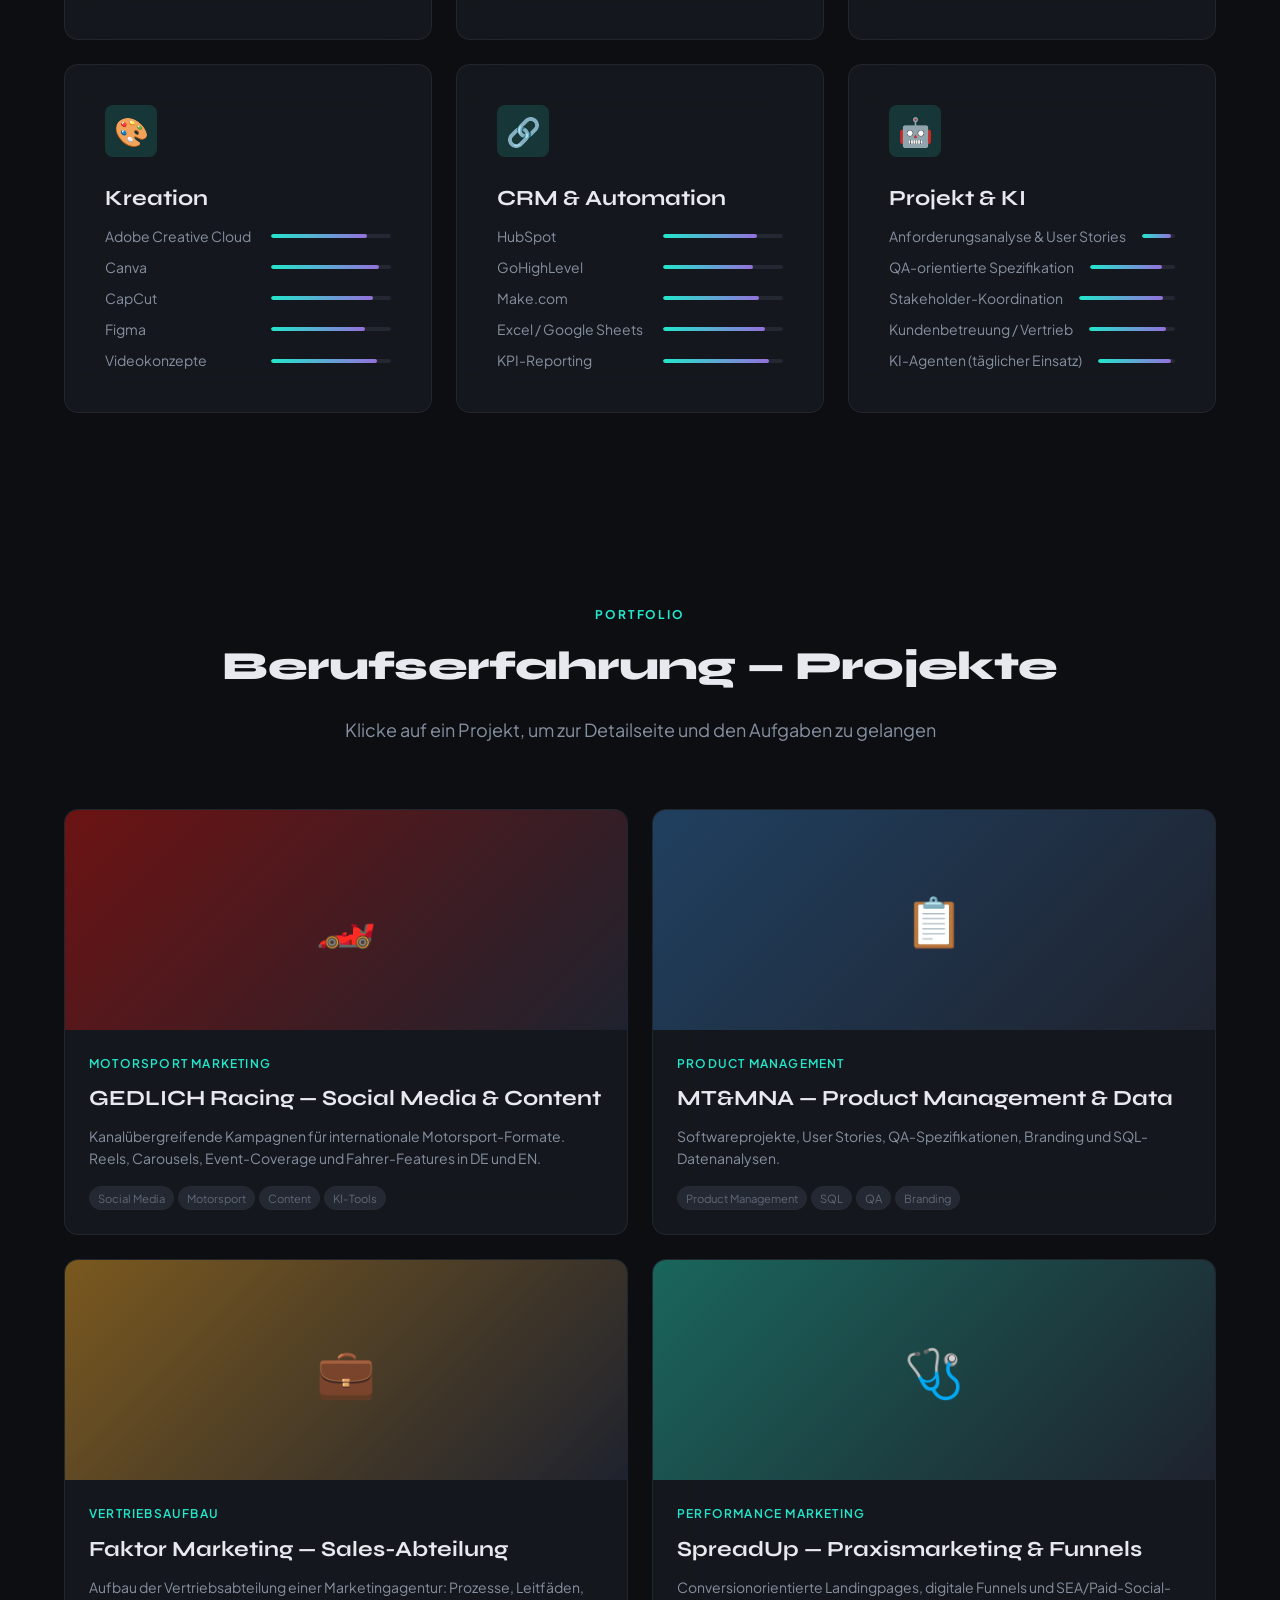
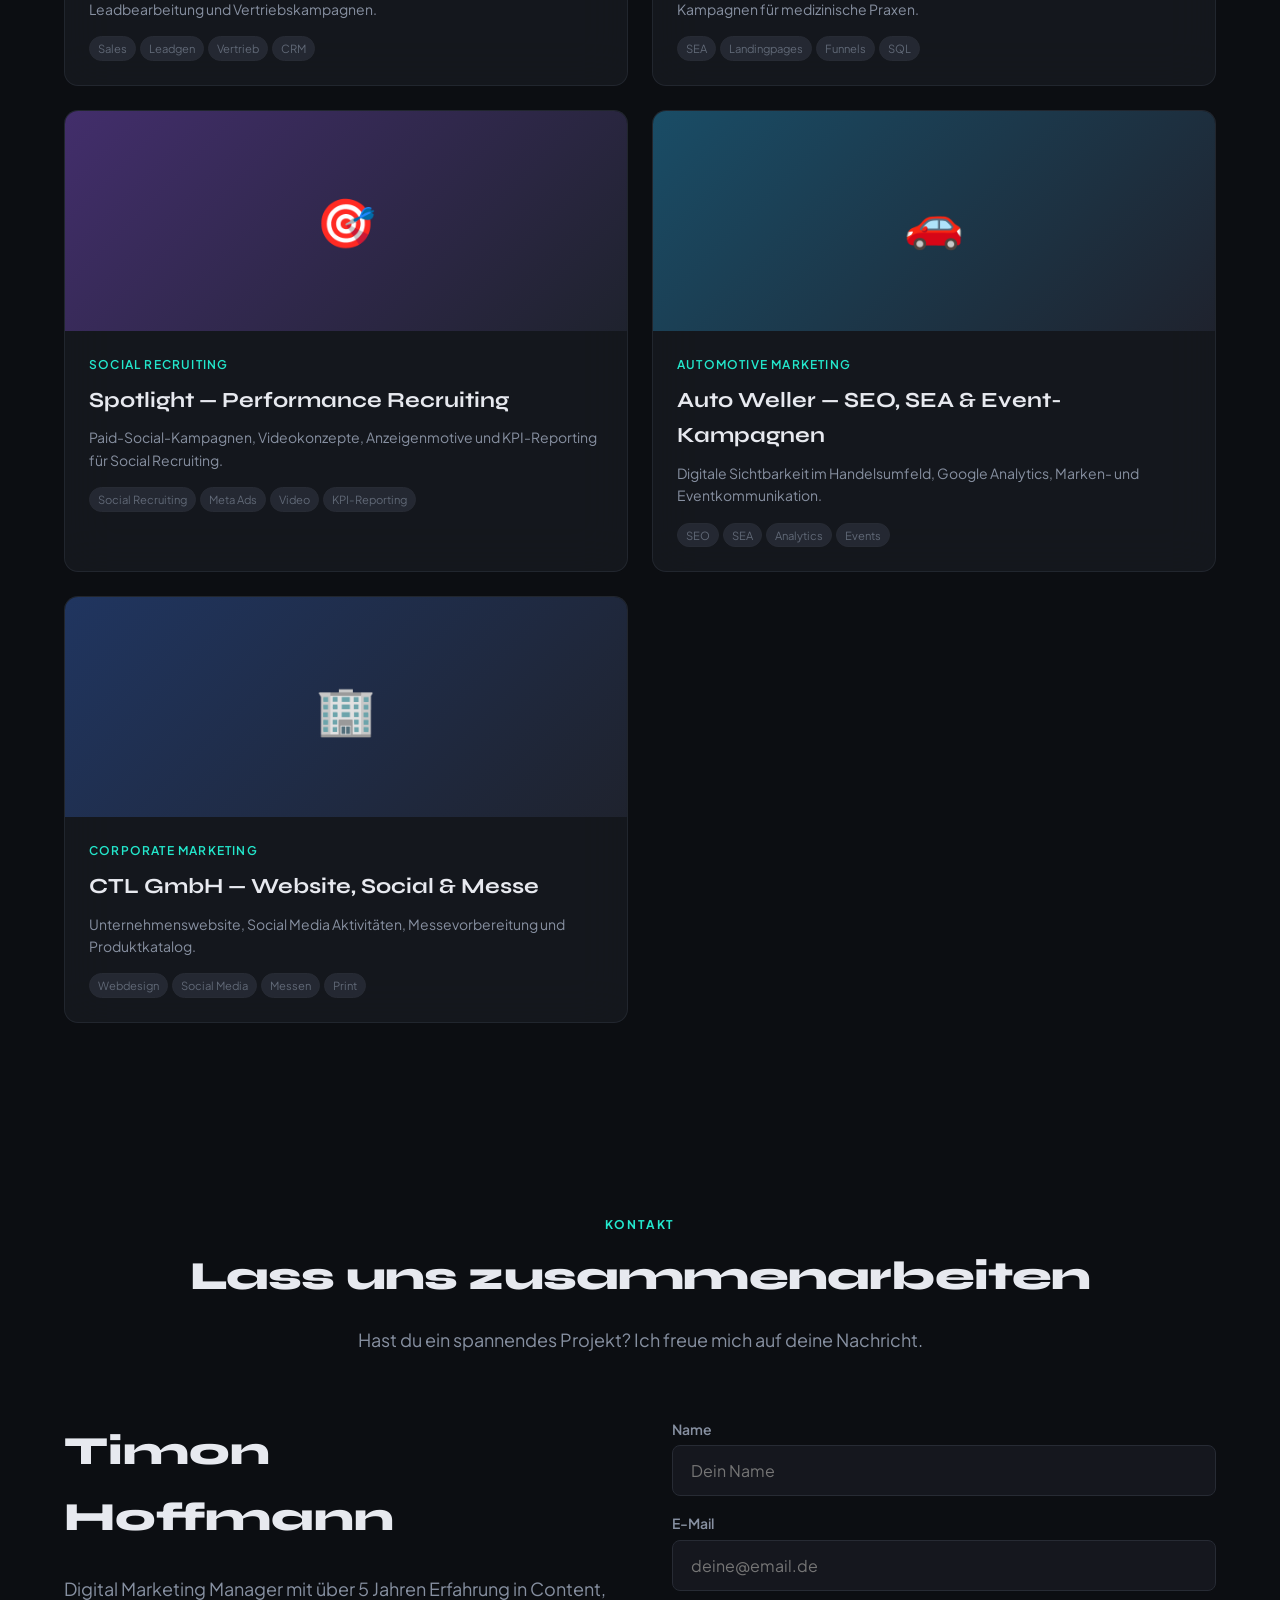
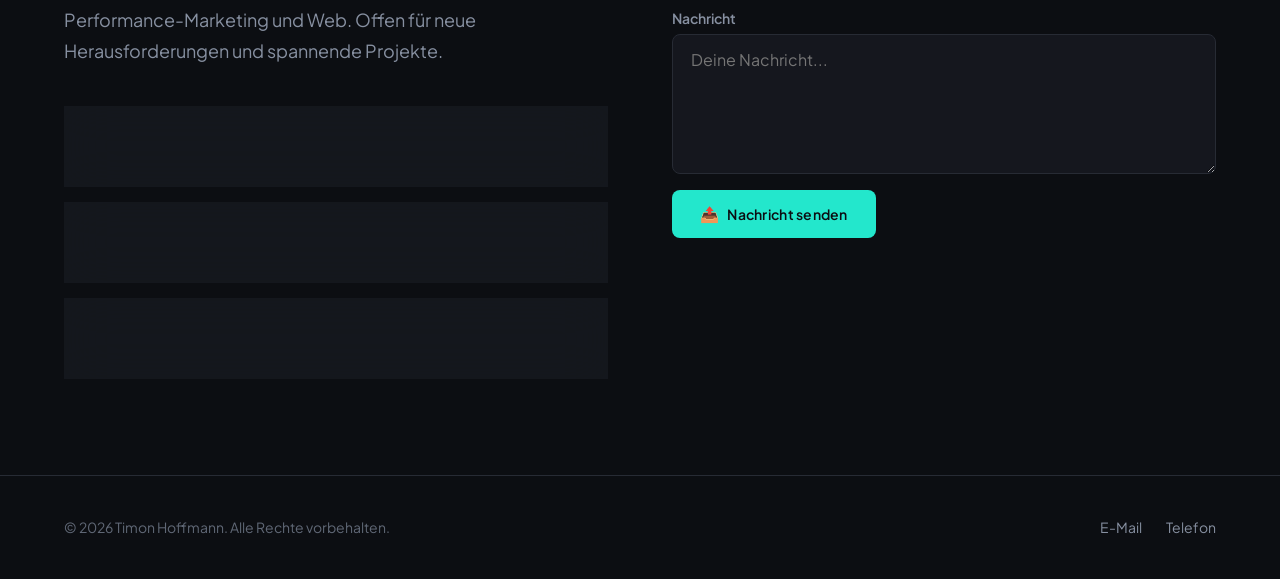
==== commit 6ae7ccf5: "Rename lower section to Berufserfahrung — Projekte and keep live websites exclusively in Selbstständ" ====
--- a/index.html
+++ b/index.html
@@ -764,14 +764,14 @@
     </div>
   </section>
 
-  <!-- ============ PROJECTS ============ -->
+  <!-- ============ PROJECTS (BERUFSERFAHRUNG) ============ -->
   <section class="section" id="projects">
     <div class="container">
       <div class="section__header animate-on-scroll">
         <div class="section__eyebrow" data-i18n="projects_eyebrow">Portfolio</div>
-        <h2 class="section__title" data-i18n="projects_title">Referenzen & Projekte</h2>
+        <h2 class="section__title" data-i18n="projects_title">Berufserfahrung — Projekte</h2>
         <p class="section__subtitle" data-i18n="projects_subtitle">
-          Klicke auf ein Projekt, um zur Detailseite und den Assets zu gelangen
+          Klicke auf ein Projekt, um zur Detailseite und den Aufgaben zu gelangen
         </p>
       </div>
 
@@ -781,7 +781,7 @@
           <div class="project-card__image">
             <div style="width:100%;height:100%;background:linear-gradient(135deg, hsl(0,70%,25%), hsl(225,20%,15%));display:flex;align-items:center;justify-content:center;font-size:3rem;">🏎️</div>
             <div class="project-card__overlay">
-              <span class="project-card__overlay-text" data-i18n="project_view">Details & Assets ansehen →</span>
+              <span class="project-card__overlay-text" data-i18n="project_view">Details & Aufgaben ansehen →</span>
             </div>
           </div>
           <div class="project-card__body">
@@ -802,7 +802,7 @@
           <div class="project-card__image">
             <div style="width:100%;height:100%;background:linear-gradient(135deg, hsl(210,50%,25%), hsl(225,20%,15%));display:flex;align-items:center;justify-content:center;font-size:3rem;">📋</div>
             <div class="project-card__overlay">
-              <span class="project-card__overlay-text" data-i18n="project_view">Details & Assets ansehen →</span>
+              <span class="project-card__overlay-text" data-i18n="project_view">Details & Aufgaben ansehen →</span>
             </div>
           </div>
           <div class="project-card__body">
@@ -823,7 +823,7 @@
           <div class="project-card__image">
             <div style="width:100%;height:100%;background:linear-gradient(135deg, hsl(38,60%,30%), hsl(225,20%,15%));display:flex;align-items:center;justify-content:center;font-size:3rem;">💼</div>
             <div class="project-card__overlay">
-              <span class="project-card__overlay-text" data-i18n="project_view">Details & Assets ansehen →</span>
+              <span class="project-card__overlay-text" data-i18n="project_view">Details & Aufgaben ansehen →</span>
             </div>
           </div>
           <div class="project-card__body">
@@ -844,7 +844,7 @@
           <div class="project-card__image">
             <div style="width:100%;height:100%;background:linear-gradient(135deg, hsl(172,60%,25%), hsl(225,20%,15%));display:flex;align-items:center;justify-content:center;font-size:3rem;">🩺</div>
             <div class="project-card__overlay">
-              <span class="project-card__overlay-text" data-i18n="project_view">Details & Assets ansehen →</span>
+              <span class="project-card__overlay-text" data-i18n="project_view">Details & Aufgaben ansehen →</span>
             </div>
           </div>
           <div class="project-card__body">
@@ -865,7 +865,7 @@
           <div class="project-card__image">
             <div style="width:100%;height:100%;background:linear-gradient(135deg, hsl(260,40%,30%), hsl(225,20%,15%));display:flex;align-items:center;justify-content:center;font-size:3rem;">🎯</div>
             <div class="project-card__overlay">
-              <span class="project-card__overlay-text" data-i18n="project_view">Details & Assets ansehen →</span>
+              <span class="project-card__overlay-text" data-i18n="project_view">Details & Aufgaben ansehen →</span>
             </div>
           </div>
           <div class="project-card__body">
@@ -886,7 +886,7 @@
           <div class="project-card__image">
             <div style="width:100%;height:100%;background:linear-gradient(135deg, hsl(200,60%,25%), hsl(225,20%,15%));display:flex;align-items:center;justify-content:center;font-size:3rem;">🚗</div>
             <div class="project-card__overlay">
-              <span class="project-card__overlay-text" data-i18n="project_view">Details & Assets ansehen →</span>
+              <span class="project-card__overlay-text" data-i18n="project_view">Details & Aufgaben ansehen →</span>
             </div>
           </div>
           <div class="project-card__body">
@@ -907,7 +907,7 @@
           <div class="project-card__image">
             <div style="width:100%;height:100%;background:linear-gradient(135deg, hsl(220,50%,25%), hsl(225,20%,15%));display:flex;align-items:center;justify-content:center;font-size:3rem;">🏢</div>
             <div class="project-card__overlay">
-              <span class="project-card__overlay-text" data-i18n="project_view">Details & Assets ansehen →</span>
+              <span class="project-card__overlay-text" data-i18n="project_view">Details & Aufgaben ansehen →</span>
             </div>
           </div>
           <div class="project-card__body">
@@ -923,124 +923,10 @@
           </div>
         </div>
 
-        <!-- Project 8 — Freelance & Özdemir Projektberatung -->
-        <div class="project-card glass-card animate-on-scroll" id="project-freelance" data-url="projects/freelance.html">
-          <div class="project-card__image">
-            <div style="width:100%;height:100%;background:linear-gradient(135deg, hsl(280,60%,25%), hsl(225,20%,15%));display:flex;align-items:center;justify-content:center;font-size:3rem;">🏢</div>
-            <div class="project-card__overlay">
-              <span class="project-card__overlay-text" data-i18n="project_view">Details & Referenzen →</span>
-            </div>
-          </div>
-          <div class="project-card__body">
-            <div class="project-card__category">Webdesign & Branding</div>
-            <h3 class="project-card__title">Özdemir Projektberatung & Freelance</h3>
-            <p class="project-card__description">Referenzprojekt: Moderne, responsive Unternehmenswebsite für Özdemir Projektberatung. Interaktiver Live-Einblick direkt auf dieser Seite.</p>
-            <div class="project-card__techs" style="margin-bottom: var(--sp-sm);">
-              <span class="project-card__tech">Webdesign</span>
-              <span class="project-card__tech">Branding</span>
-              <span class="project-card__tech">SEO</span>
-              <span class="project-card__tech">Landingpages</span>
-            </div>
-            <button class="btn btn--outline open-live-modal" data-preview-url="https://www.özdemir-projektberatung.de" style="font-size: 0.78rem; padding: 6px 14px; width: 100%; justify-content: center; margin-top: 6px;">
-              🌐 Live-Website im Fenster öffnen
-            </button>
-          </div>
-        <!-- Project 9 — Fussböden Gäbel -->
-        <div class="project-card glass-card animate-on-scroll">
-          <div class="project-card__image">
-            <div style="width:100%;height:100%;background:linear-gradient(135deg, hsl(32,60%,25%), hsl(225,20%,15%));display:flex;align-items:center;justify-content:center;font-size:3rem;">🪵</div>
-            <div class="project-card__overlay">
-              <span class="project-card__overlay-text">Live-Vorschau →</span>
-            </div>
-          </div>
-          <div class="project-card__body">
-            <div class="project-card__category">Handwerk & Webdesign</div>
-            <h3 class="project-card__title">Fussböden Gäbel</h3>
-            <p class="project-card__description">Unternehmensauftritt für Fachbetrieb der Bodenverlegung. Modernes Design & regionale Sichtbarkeit.</p>
-            <div class="project-card__techs" style="margin-bottom: var(--sp-sm);">
-              <span class="project-card__tech">Webdesign</span>
-              <span class="project-card__tech">SEO</span>
-              <span class="project-card__tech">Handwerk</span>
-            </div>
-            <button class="btn btn--outline open-live-modal" data-preview-url="https://www.fussboeden-gaebel.de/" style="font-size: 0.78rem; padding: 6px 14px; width: 100%; justify-content: center; margin-top: 6px;">
-              🌐 Live-Website im Fenster öffnen
-            </button>
-          </div>
-        </div>
-
-        <!-- Project 10 — AS Garten- & Gebäudeservice -->
-        <div class="project-card glass-card animate-on-scroll">
-          <div class="project-card__image">
-            <div style="width:100%;height:100%;background:linear-gradient(135deg, hsl(140,50%,25%), hsl(225,20%,15%));display:flex;align-items:center;justify-content:center;font-size:3rem;">🏡</div>
-            <div class="project-card__overlay">
-              <span class="project-card__overlay-text">Live-Vorschau →</span>
-            </div>
-          </div>
-          <div class="project-card__body">
-            <div class="project-card__category">Garten & Gebäudeservice</div>
-            <h3 class="project-card__title">AS Garten- & Gebäudeservice</h3>
-            <p class="project-card__description">Dienstleister-Website für Gartenpflege, Gebäudereinigung und Objektservice.</p>
-            <div class="project-card__techs" style="margin-bottom: var(--sp-sm);">
-              <span class="project-card__tech">Webdesign</span>
-              <span class="project-card__tech">Dienstleistung</span>
-              <span class="project-card__tech">SEO</span>
-            </div>
-            <button class="btn btn--outline open-live-modal" data-preview-url="https://www.as-garten-gebäudeservice.com/" style="font-size: 0.78rem; padding: 6px 14px; width: 100%; justify-content: center; margin-top: 6px;">
-              🌐 Live-Website im Fenster öffnen
-            </button>
-          </div>
-        </div>
-
-        <!-- Project 11 — Krumme Klänge Landing page -->
-        <div class="project-card glass-card animate-on-scroll">
-          <div class="project-card__image">
-            <div style="width:100%;height:100%;background:linear-gradient(135deg, hsl(270,50%,25%), hsl(225,20%,15%));display:flex;align-items:center;justify-content:center;font-size:3rem;">🎵</div>
-            <div class="project-card__overlay">
-              <span class="project-card__overlay-text">Live-Vorschau →</span>
-            </div>
-          </div>
-          <div class="project-card__body">
-            <div class="project-card__category">Musikschule & Webdesign</div>
-            <h3 class="project-card__title">Krumme Klänge Landing page</h3>
-            <p class="project-card__description">Conversion-optimierte Landingpage für Musikschule. Modernes Layout & responsive Umsetzung.</p>
-            <div class="project-card__techs" style="margin-bottom: var(--sp-sm);">
-              <span class="project-card__tech">Landingpage</span>
-              <span class="project-card__tech">Musikschule</span>
-              <span class="project-card__tech">Webdesign</span>
-            </div>
-            <button class="btn btn--outline open-live-modal" data-preview-url="https://krumme.vercel.app/" style="font-size: 0.78rem; padding: 6px 14px; width: 100%; justify-content: center; margin-top: 6px;">
-              🌐 Live-Website im Fenster öffnen
-            </button>
-          </div>
-        </div>
-
-        <!-- Project 12 — Deep Praxis -->
-        <div class="project-card glass-card animate-on-scroll">
-          <div class="project-card__image">
-            <div style="width:100%;height:100%;background:linear-gradient(135deg, hsl(190,60%,25%), hsl(225,20%,15%));display:flex;align-items:center;justify-content:center;font-size:3rem;">💆</div>
-            <div class="project-card__overlay">
-              <span class="project-card__overlay-text">Live-Vorschau →</span>
-            </div>
-          </div>
-          <div class="project-card__body">
-            <div class="project-card__category">Gesundheit & Praxis</div>
-            <h3 class="project-card__title">Deep Praxis</h3>
-            <p class="project-card__description">Elegante Unternehmenswebsite für Massagetherapie & Wohlbefinden.</p>
-            <div class="project-card__techs" style="margin-bottom: var(--sp-sm);">
-              <span class="project-card__tech">Webdesign</span>
-              <span class="project-card__tech">Massagetherapie</span>
-              <span class="project-card__tech">Praxis</span>
-            </div>
-            <button class="btn btn--outline open-live-modal" data-preview-url="https://nick-website-indol.vercel.app/" style="font-size: 0.78rem; padding: 6px 14px; width: 100%; justify-content: center; margin-top: 6px;">
-              🌐 Live-Website im Fenster öffnen
-            </button>
-          </div>
-        </div>
-
-
       </div>
     </div>
   </section>
+
 
 
 
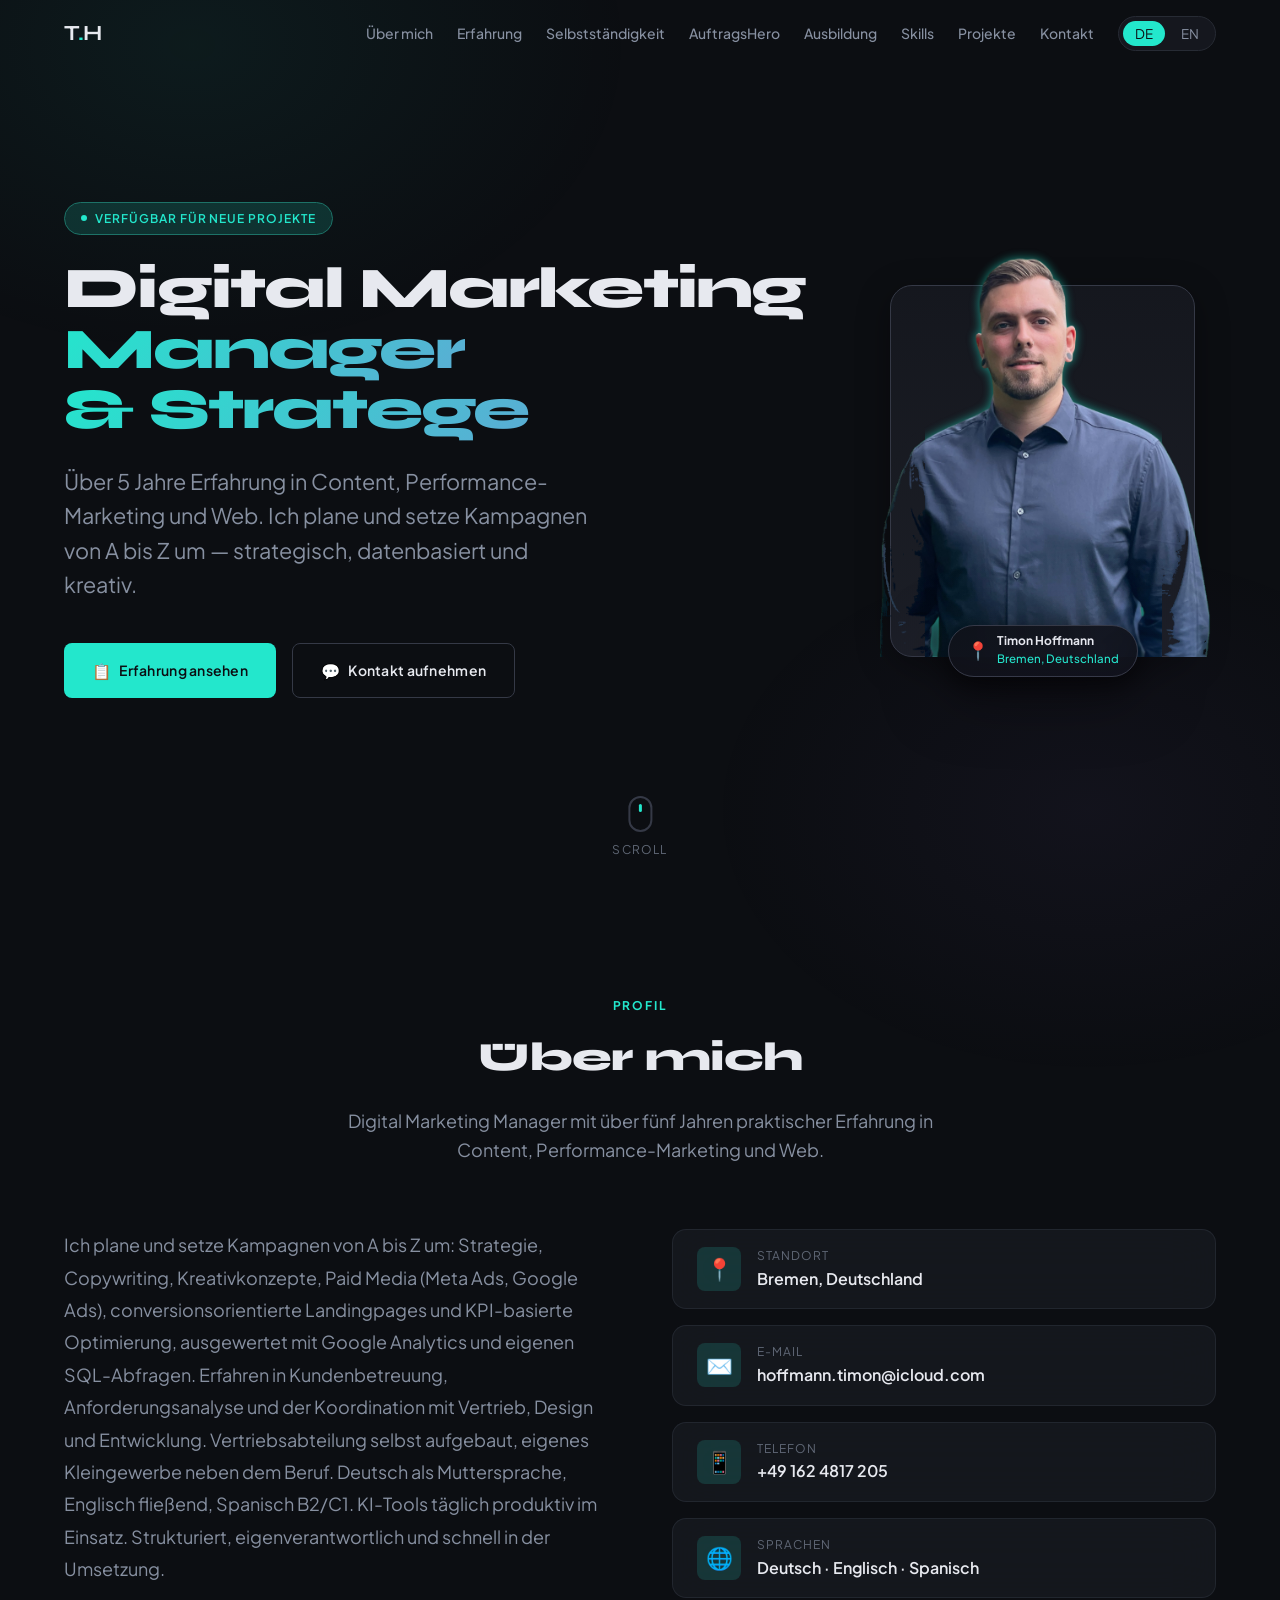
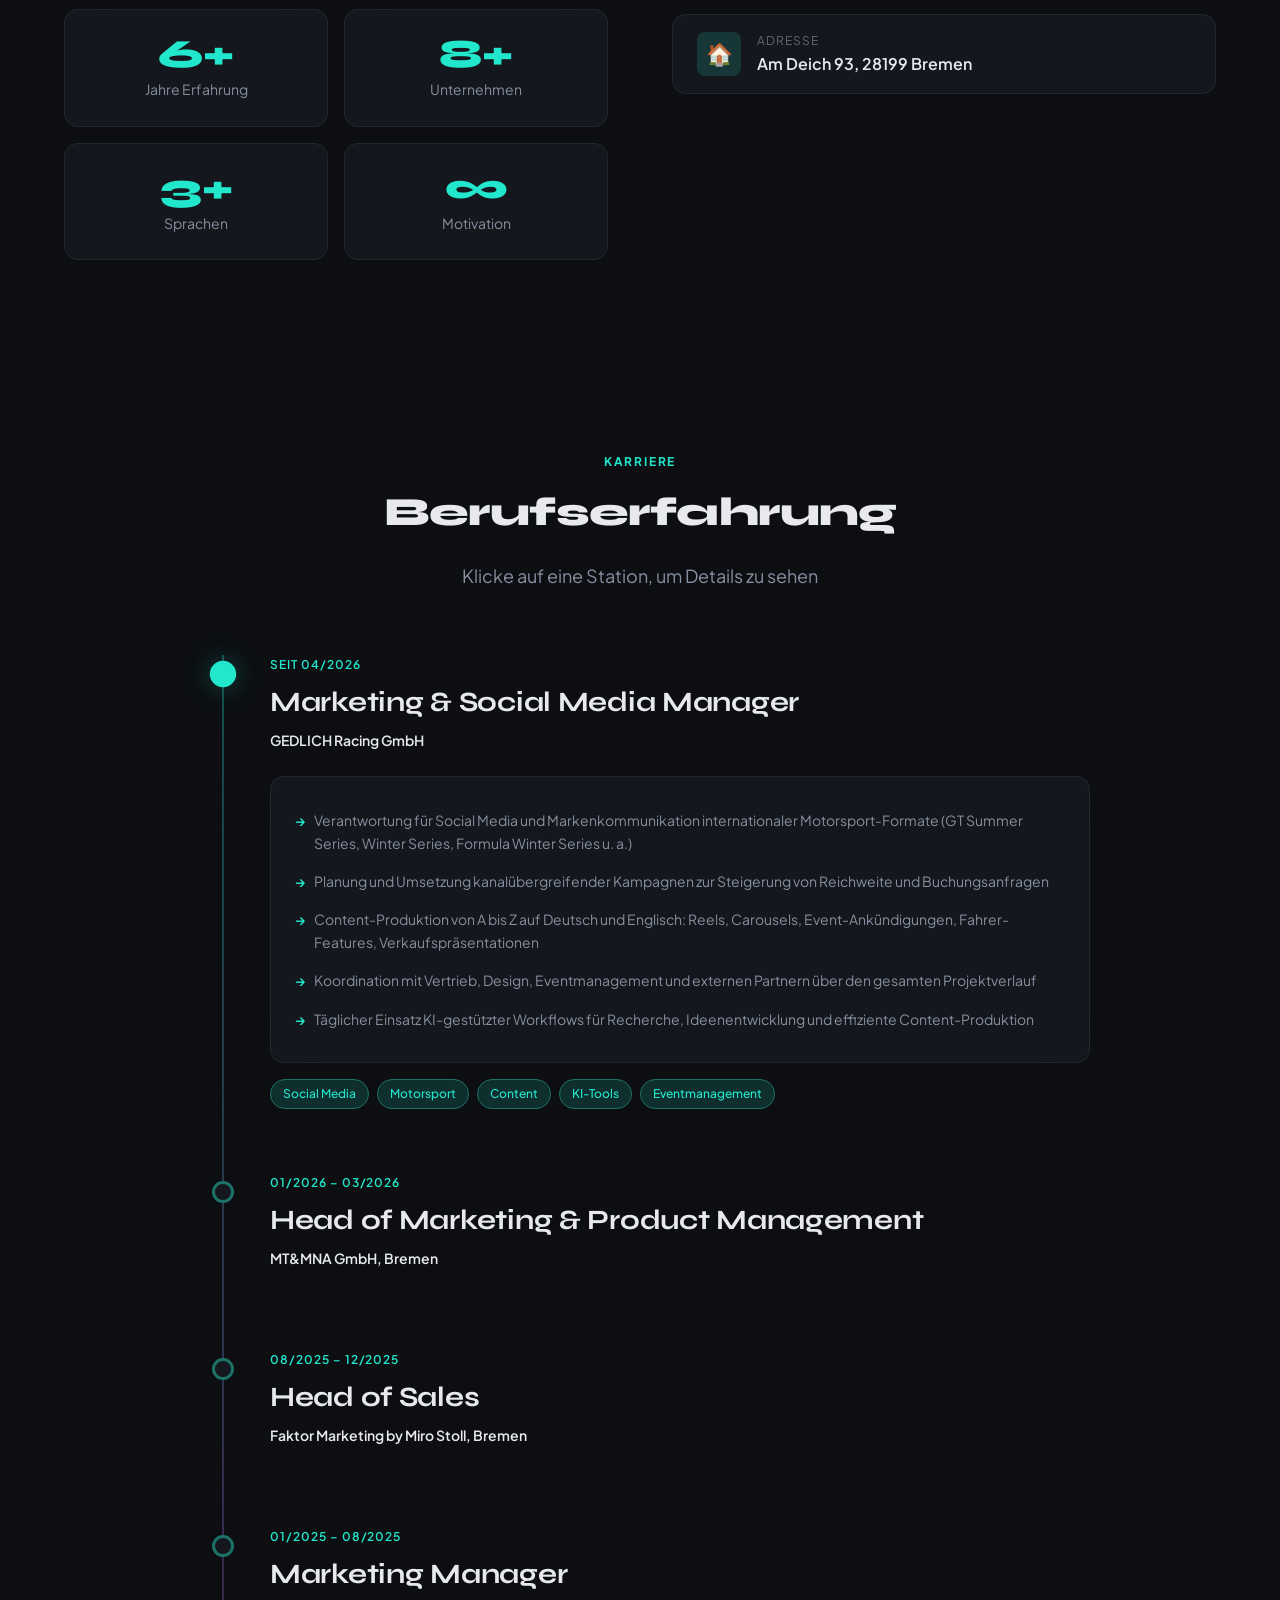
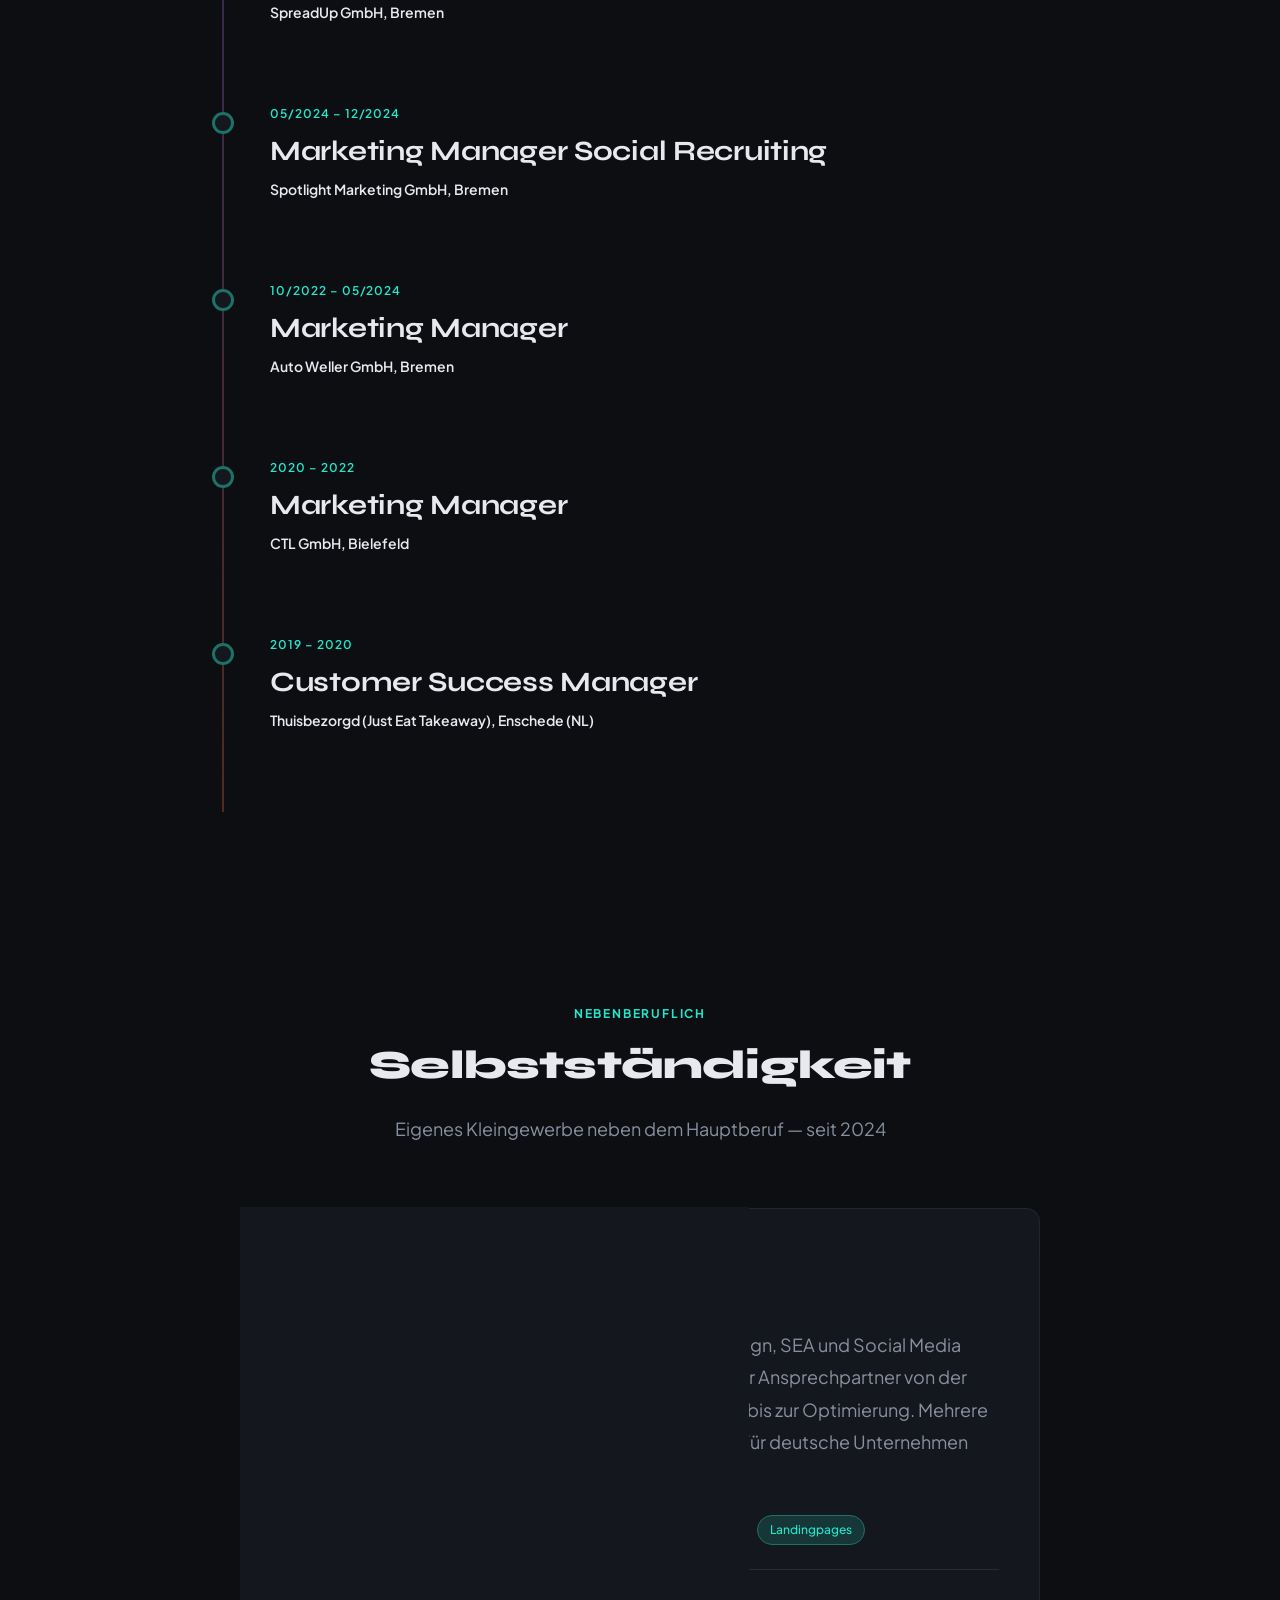
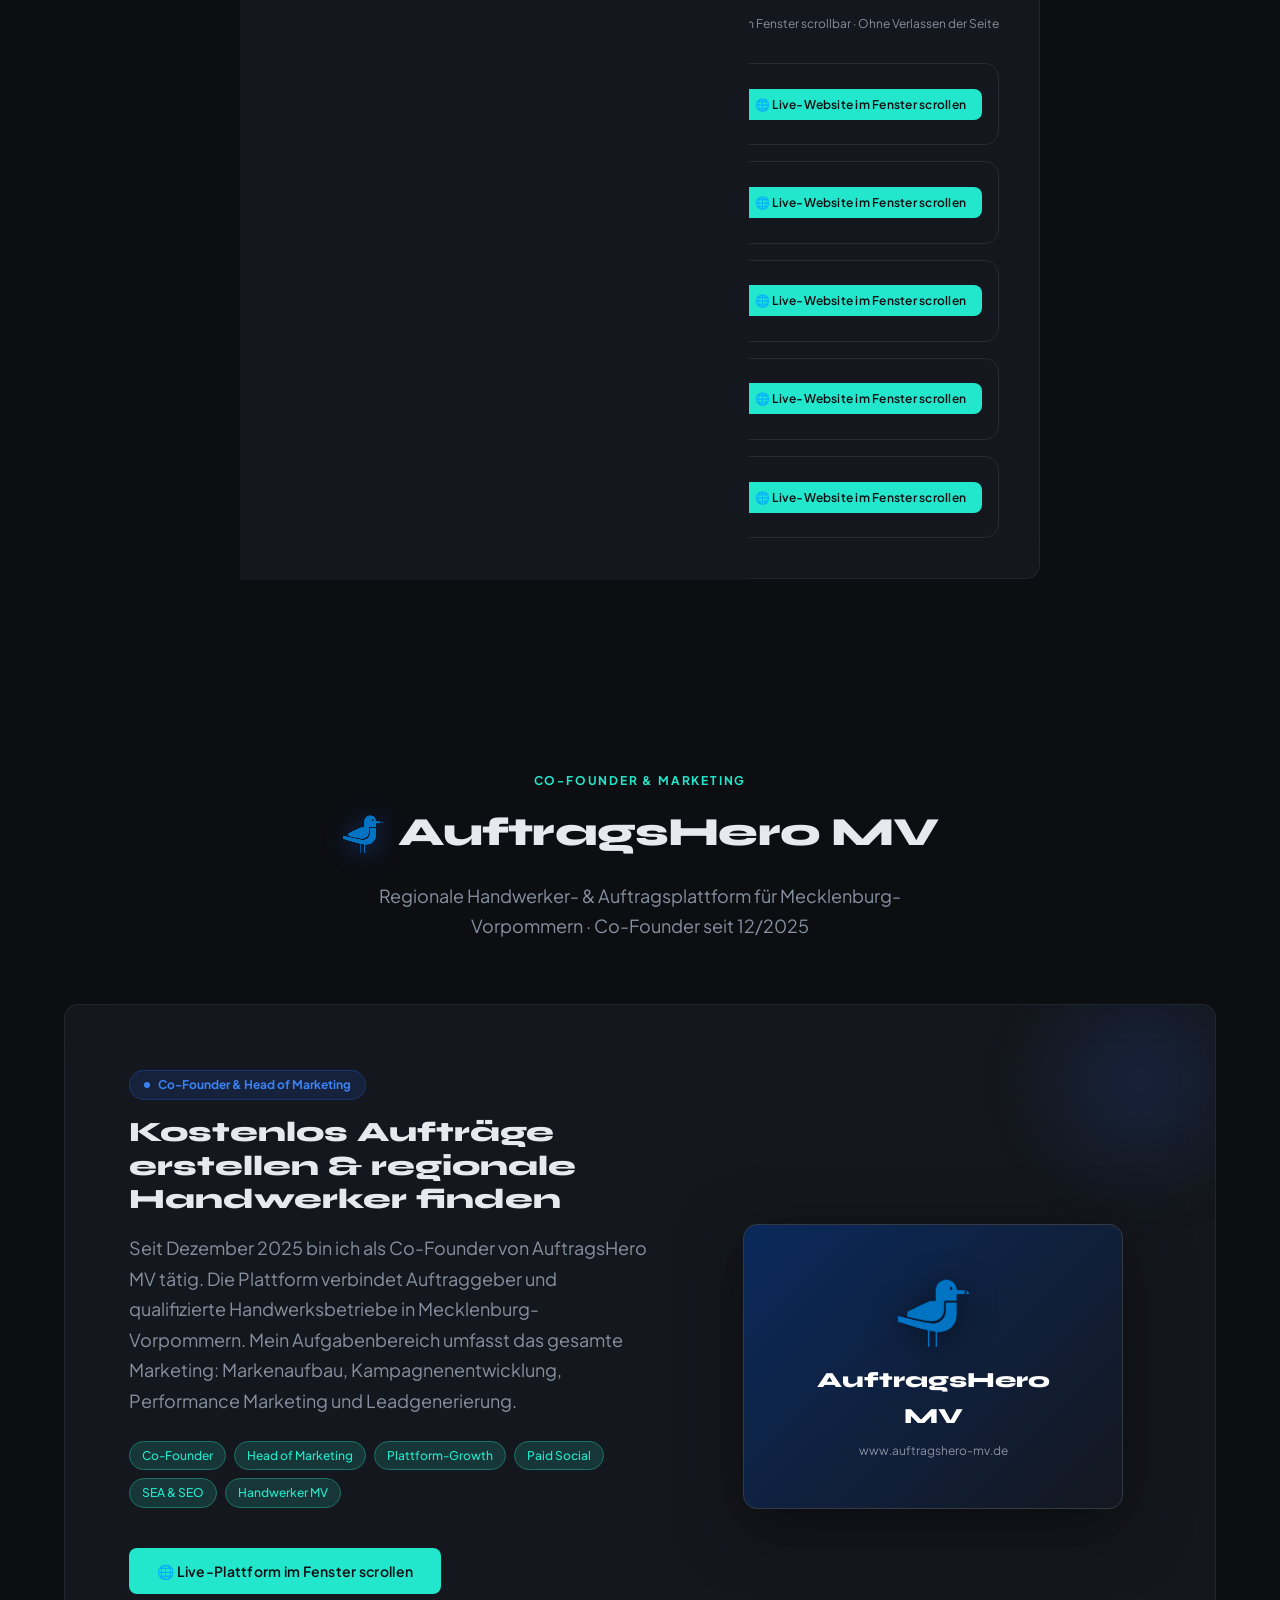
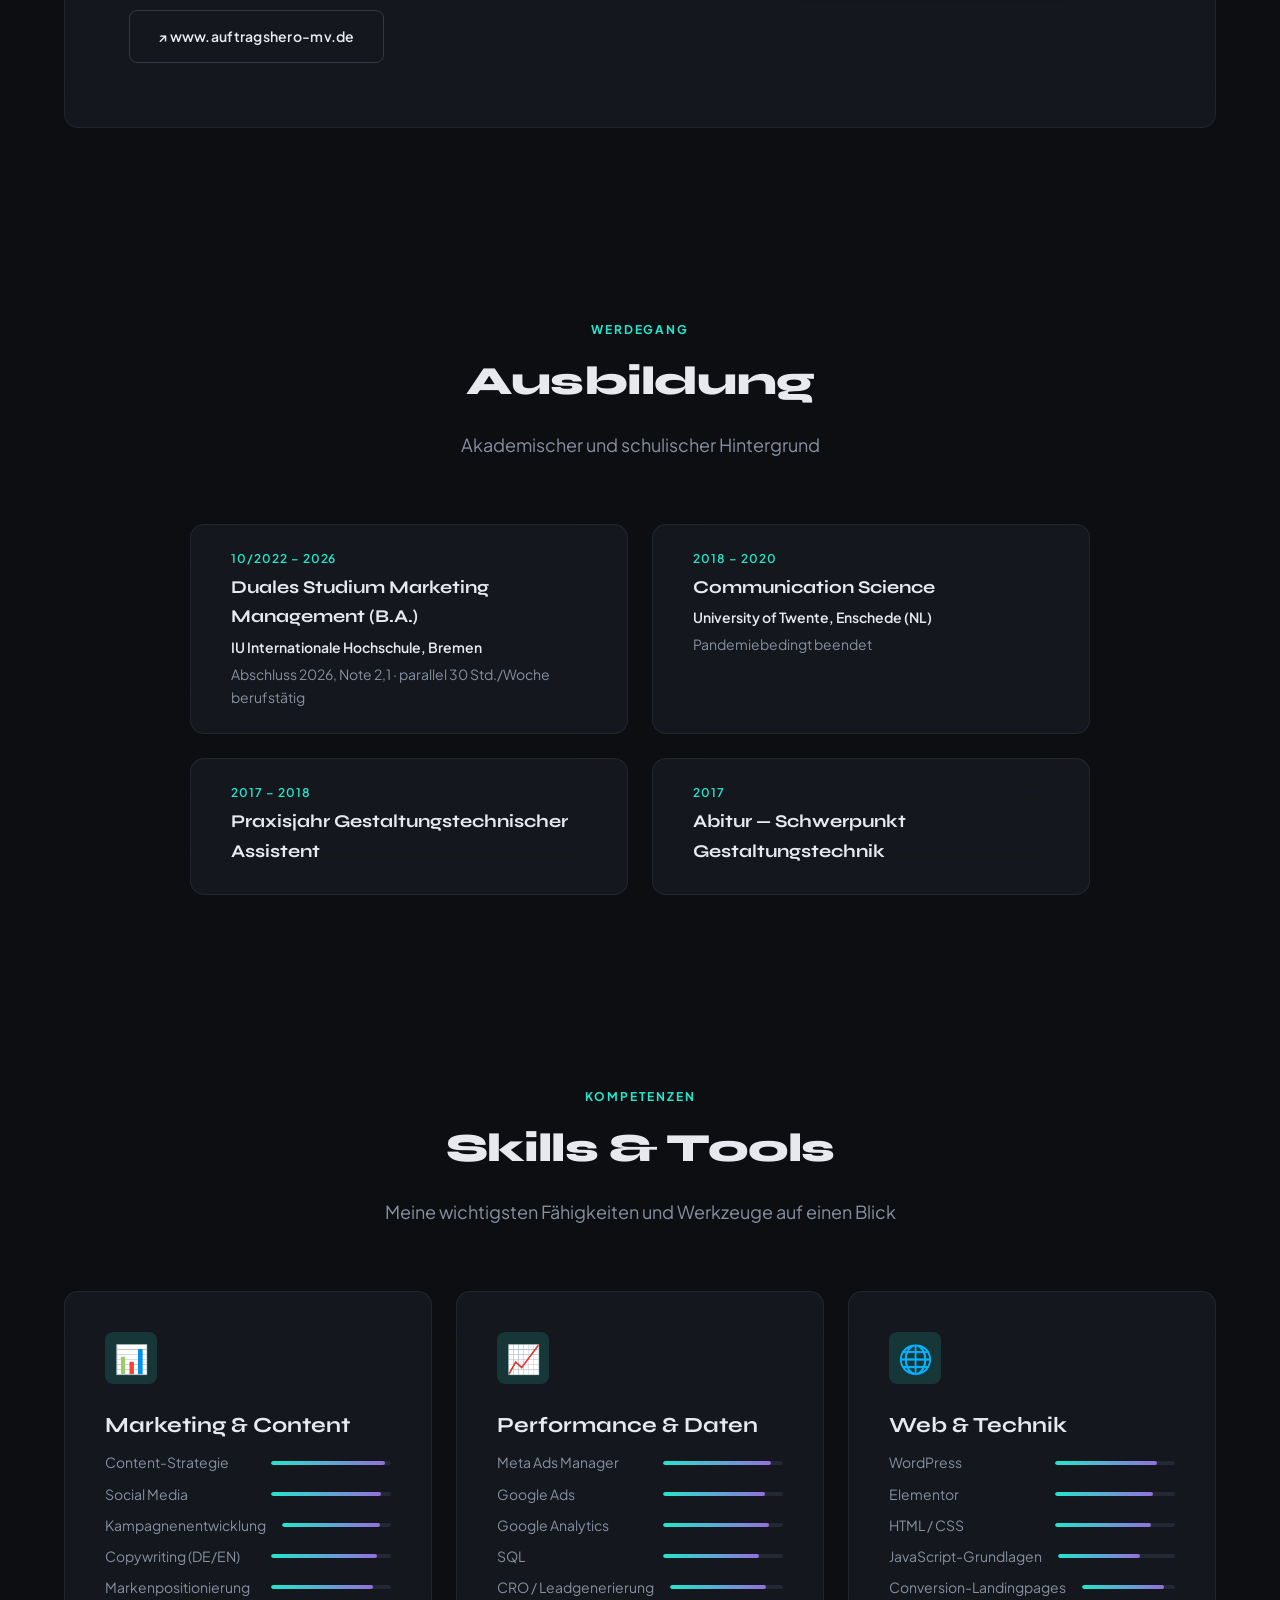
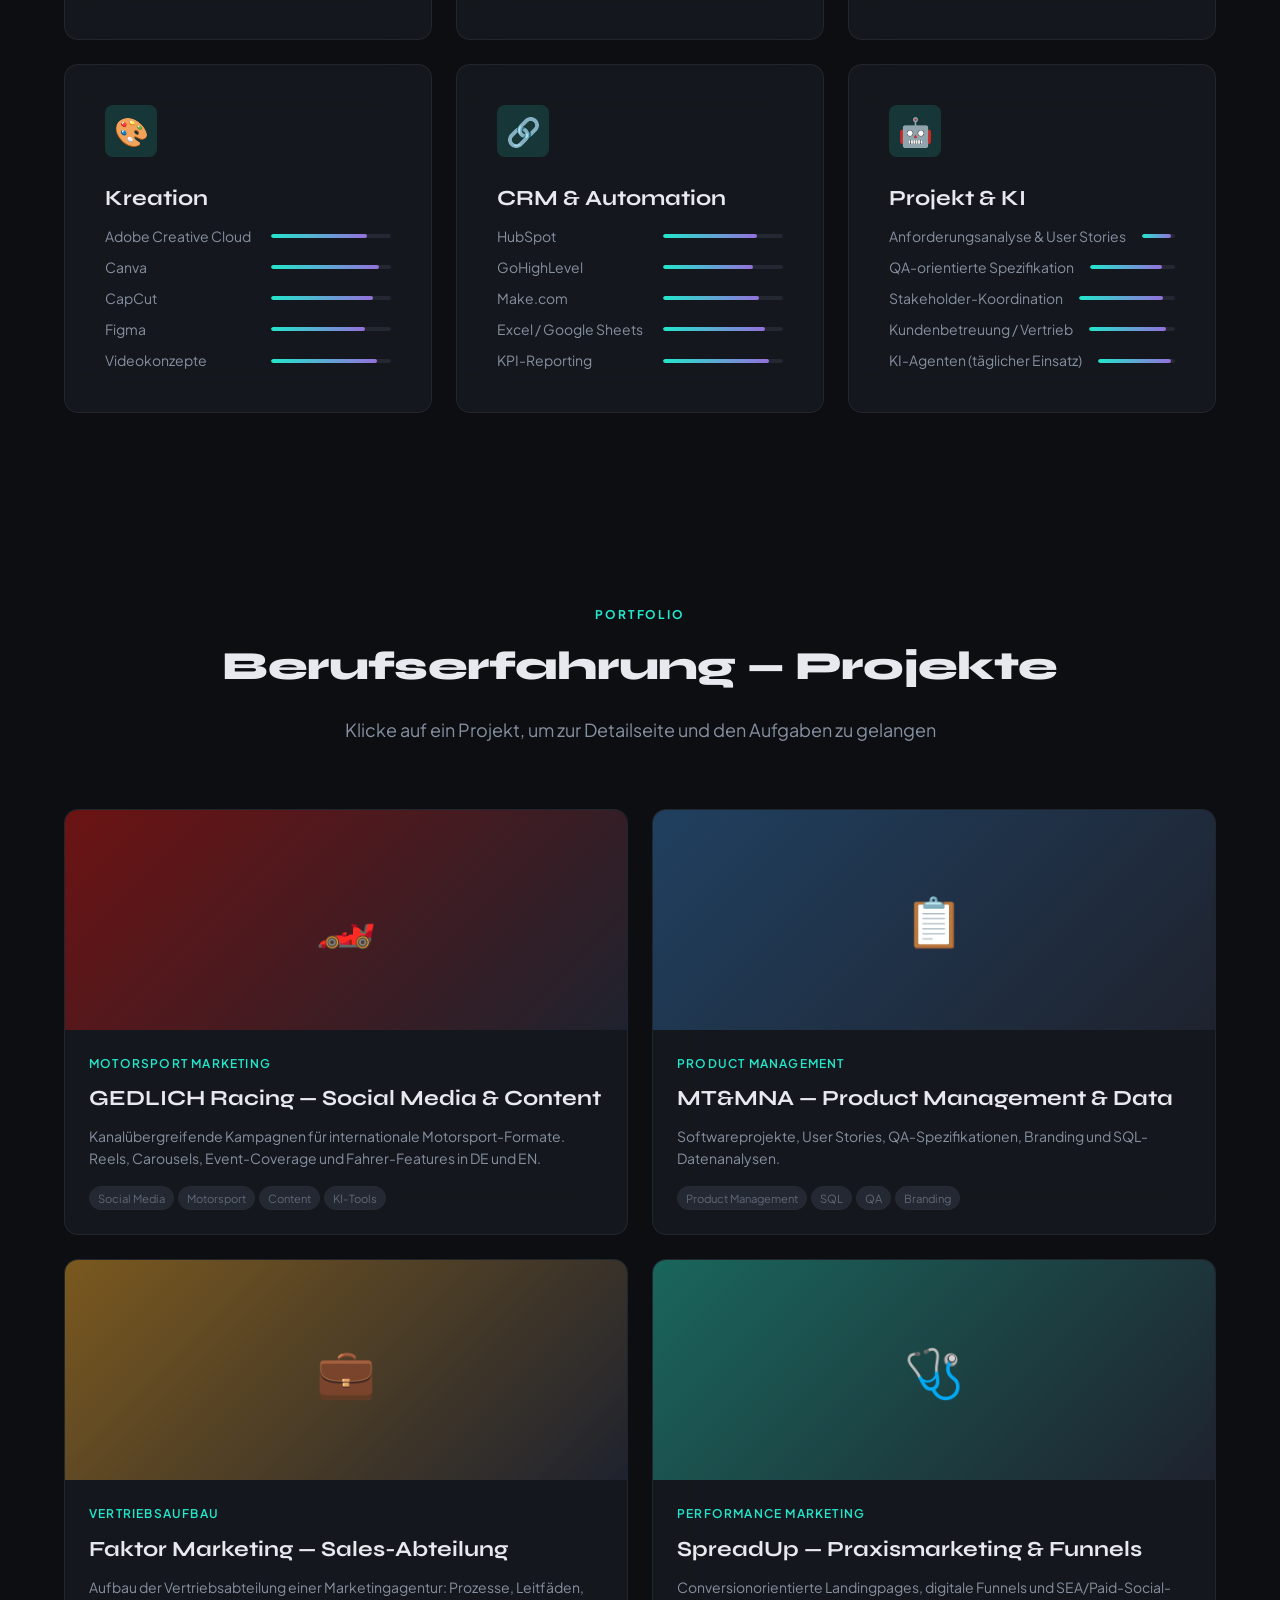
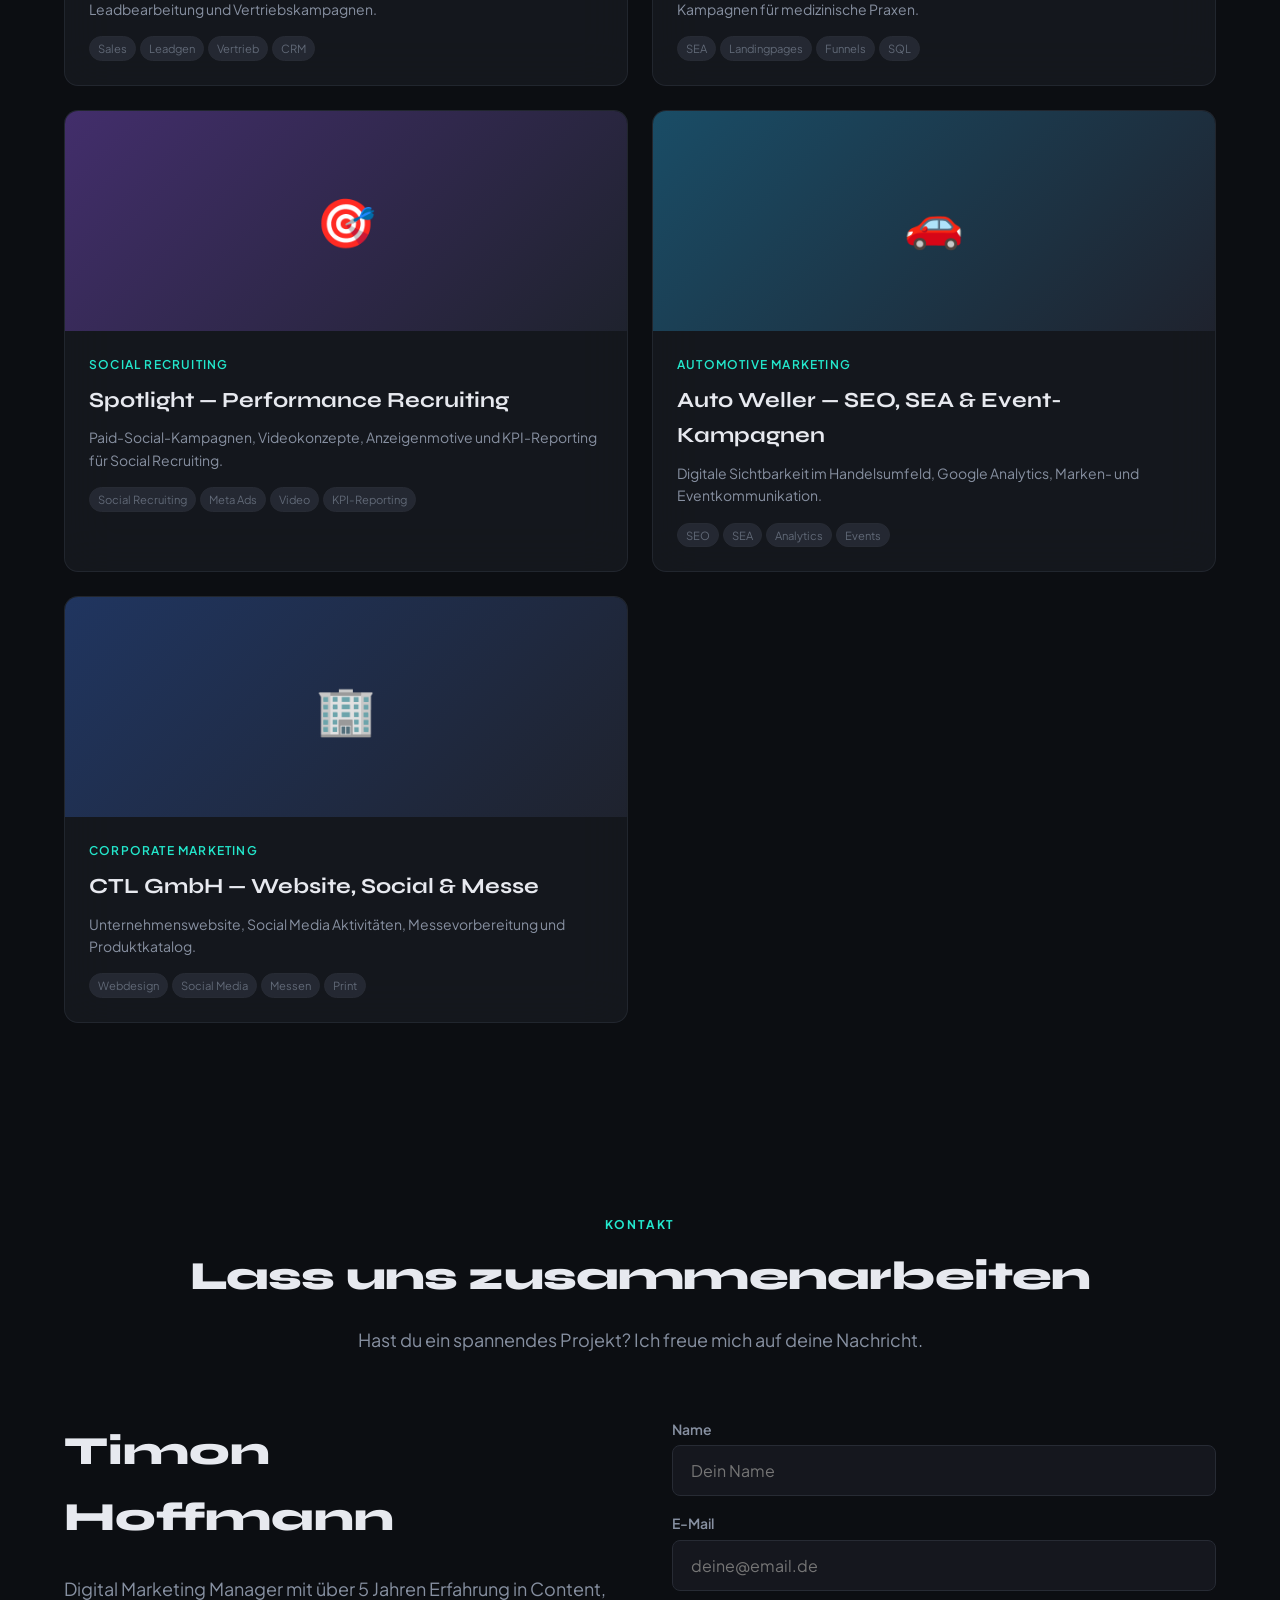
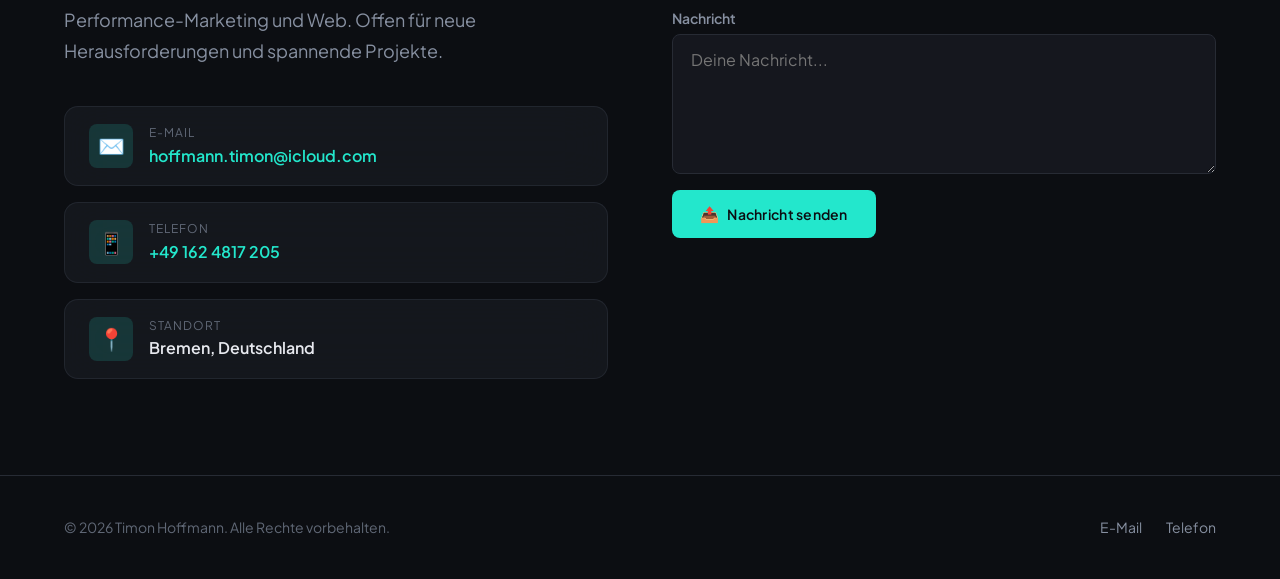
==== commit f7c0678a: "Auto-open pre-filled email window with recipient, subject and message body upon contact form submiss" ====
--- a/index.html
+++ b/index.html
@@ -989,9 +989,10 @@
             <span class="btn__icon">📤</span> Nachricht senden
           </button>
           <div class="form__success" id="formSuccess">
-            <span>✅</span>
-            <span data-i18n="form_success">Vielen Dank! Deine Nachricht wurde gesendet.</span>
-          </div>
+            <span>📧</span>
+            <span data-i18n="form_success">E-Mail-Programm geöffnet! Bitte dort auf „Senden“ klicken.</span>
+          </div>
+
         </form>
       </div>
     </div>
--- a/style.css
+++ b/style.css
@@ -587,18 +587,10 @@
   justify-content: center;
   align-items: flex-end;
   padding-bottom: 20px;
-  perspective: 1000px;
-  transform-style: preserve-3d;
 }
 
 .hero__portrait-glow {
-  position: absolute;
-  inset: -20px;
-  background: radial-gradient(circle at 50% 50%, var(--clr-accent-dim) 0%, transparent 70%);
-  filter: blur(40px);
-  opacity: 0.65;
-  z-index: 0;
-  animation: pulse 4s ease-in-out infinite alternate;
+  display: none !important;
 }
 
 .hero__portrait-backdrop {
@@ -609,61 +601,49 @@
   border-radius: var(--radius-lg);
   background: linear-gradient(180deg, var(--clr-bg-elevated) 0%, var(--clr-bg-card) 100%);
   border: 1px solid var(--clr-border-light);
-  box-shadow: var(--shadow-glow);
+  box-shadow: var(--shadow-md);
   z-index: 1;
-  overflow: hidden;
-}
-
-.hero__portrait-backdrop::before {
-  content: '';
-  position: absolute;
-  top: 0;
-  left: 0;
-  right: 0;
-  height: 2px;
-  background: linear-gradient(90deg, transparent, var(--clr-accent), transparent);
-}
-
+}
+
+.hero__portrait-backdrop::before,
+.hero__portrait-backdrop::after {
+  display: none !important;
+}
+
+/* Photo of Timon — STRICTLY WITHOUT ANY EFFECTS OR MASKS, IN FRONT OF BACKDROP */
 .hero__portrait-img {
   position: relative;
-  z-index: 2;
+  z-index: 10;
   width: 100%;
   max-height: 520px;
   object-fit: contain;
-  filter: drop-shadow(0 15px 35px rgba(0, 0, 0, 0.45));
-  -webkit-mask-image: linear-gradient(to bottom, black 0%, black 72%, transparent 96%);
-  mask-image: linear-gradient(to bottom, black 0%, black 72%, transparent 96%);
-  transform-style: preserve-3d;
-  will-change: transform;
+  filter: none !important;
+  -webkit-mask-image: none !important;
+  mask-image: none !important;
+  transform: none !important;
 }
 
 .hero__portrait-fade {
-  position: absolute;
-  bottom: 20px;
-  left: 0;
-  right: 0;
-  height: 90px;
-  background: linear-gradient(to top, var(--clr-bg) 10%, transparent 100%);
-  z-index: 3;
-  pointer-events: none;
-}
-
+  display: none !important;
+}
+
+/* Badge "Timon Hoffmann / Bremen, Deutschland" — COMPLETELY IN FRONT OF PHOTO (z-index: 100) */
 .hero__portrait-badge {
   position: absolute;
   bottom: 0;
   left: 50%;
   transform: translateX(-50%);
-  z-index: 4;
+  z-index: 100;
   display: flex;
   align-items: center;
   gap: var(--sp-sm);
   padding: 8px 18px;
   border-radius: var(--radius-full);
-  background: hsla(225, 20%, 8%, 0.85);
+  background: hsla(225, 20%, 8%, 0.92);
   backdrop-filter: blur(16px);
   -webkit-backdrop-filter: blur(16px);
   border: 1px solid var(--clr-border-light);
-  box-shadow: var(--shadow-lg);
+  box-shadow: var(--shadow-lg), 0 10px 25px rgba(0, 0, 0, 0.6);
   white-space: nowrap;
   transition: transform var(--duration-fast) var(--ease-smooth);
 }
@@ -671,6 +651,10 @@
 .hero__portrait-wrapper:hover .hero__portrait-badge {
   transform: translateX(-50%) translateY(-3px);
   border-color: var(--clr-accent-dim);
+}
+
+.hero__portrait-wrapper:hover .hero__portrait-img {
+  transform: none !important;
 }
 
 .hero__portrait-badge-icon {
@@ -690,9 +674,7 @@
   font-weight: 500;
 }
 
-.hero__portrait-wrapper:hover .hero__portrait-img {
-  transform: scale(1.03) translateY(-4px);
-}
+
 
 @keyframes float {
   0%, 100% { transform: translateY(0px); }
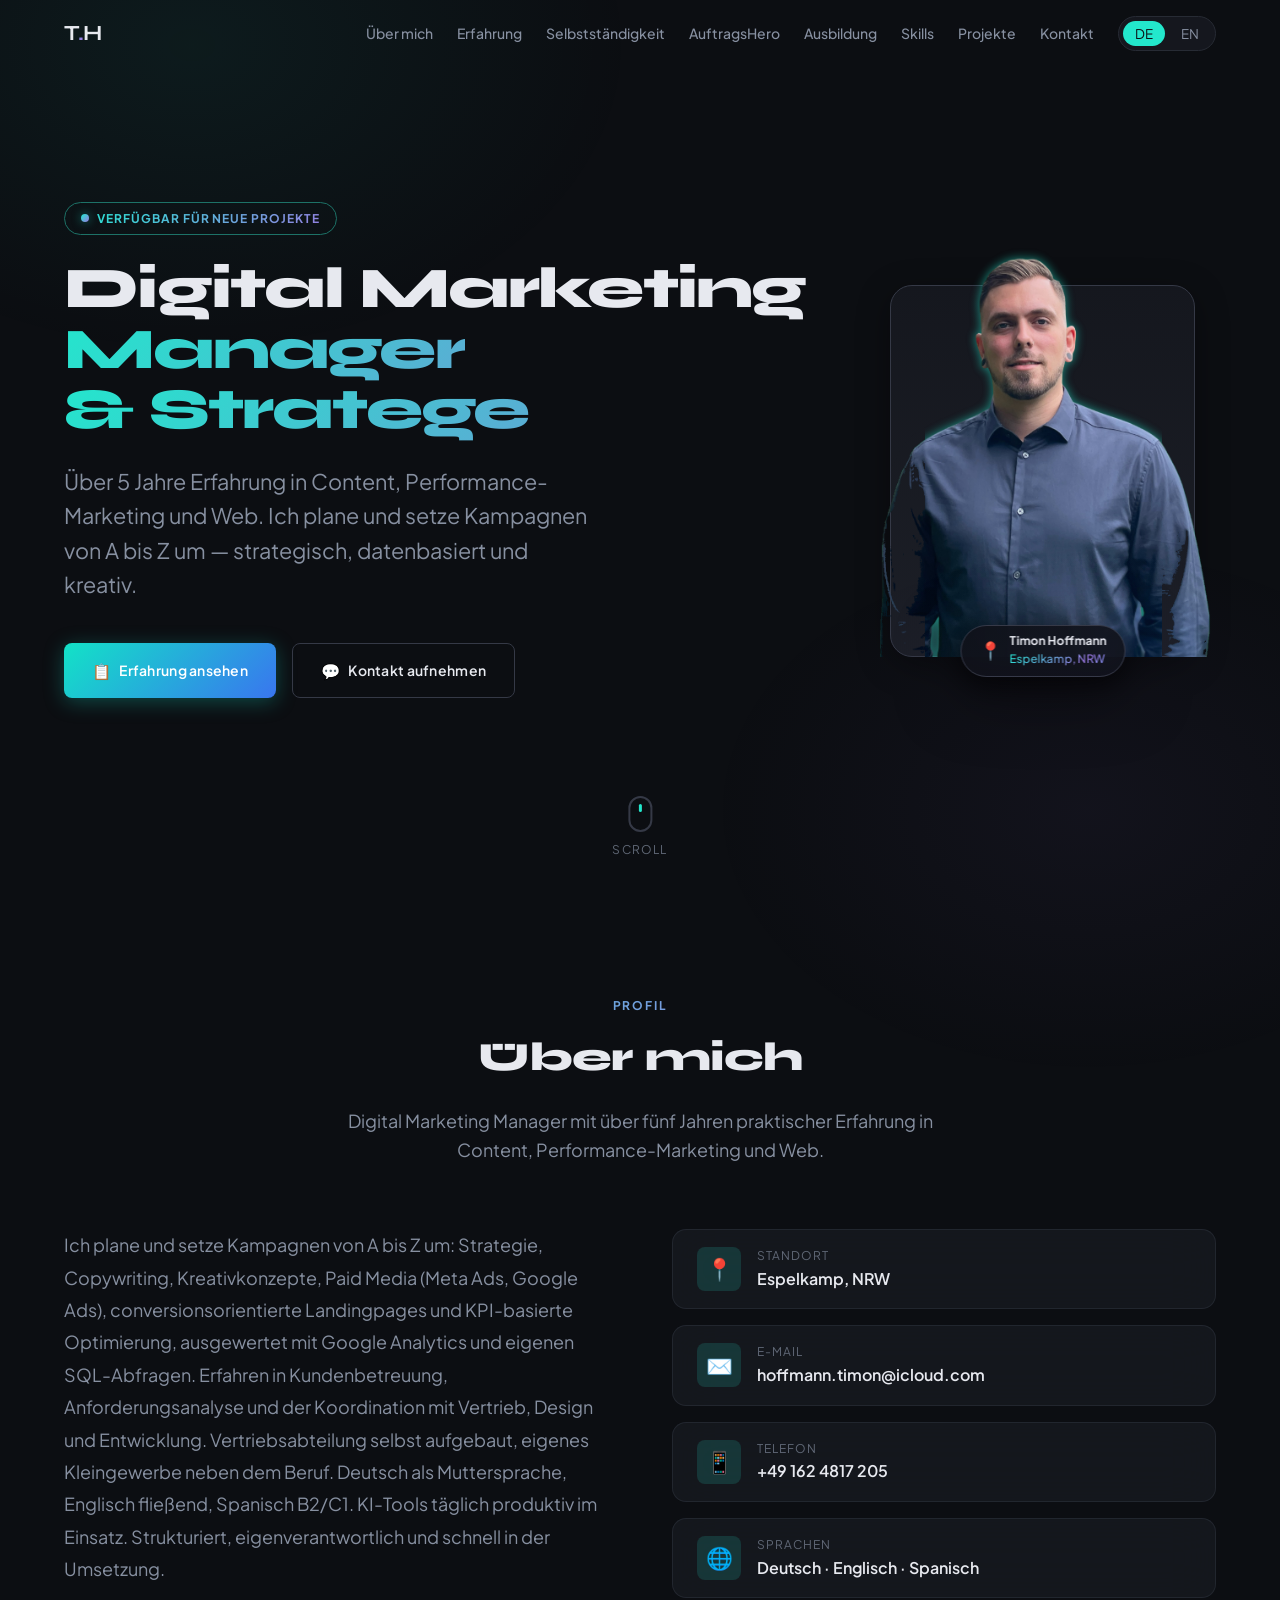
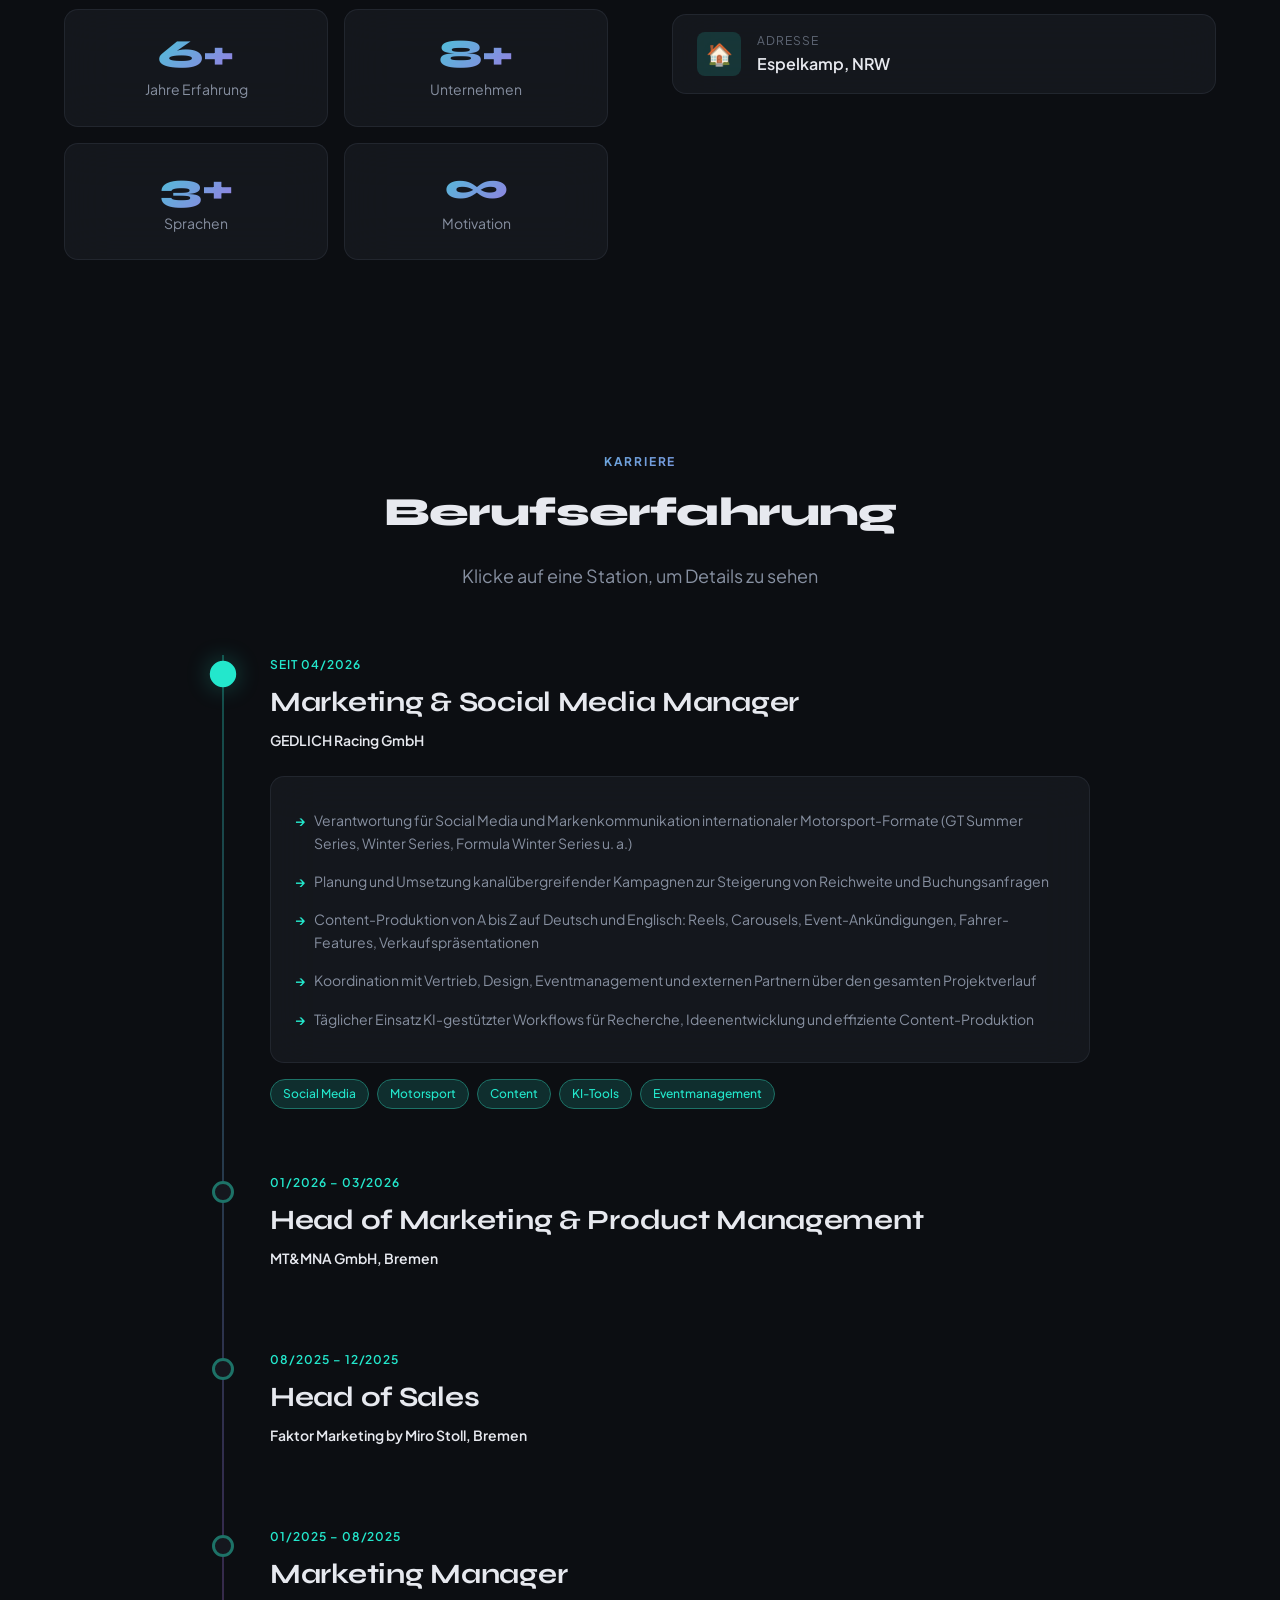
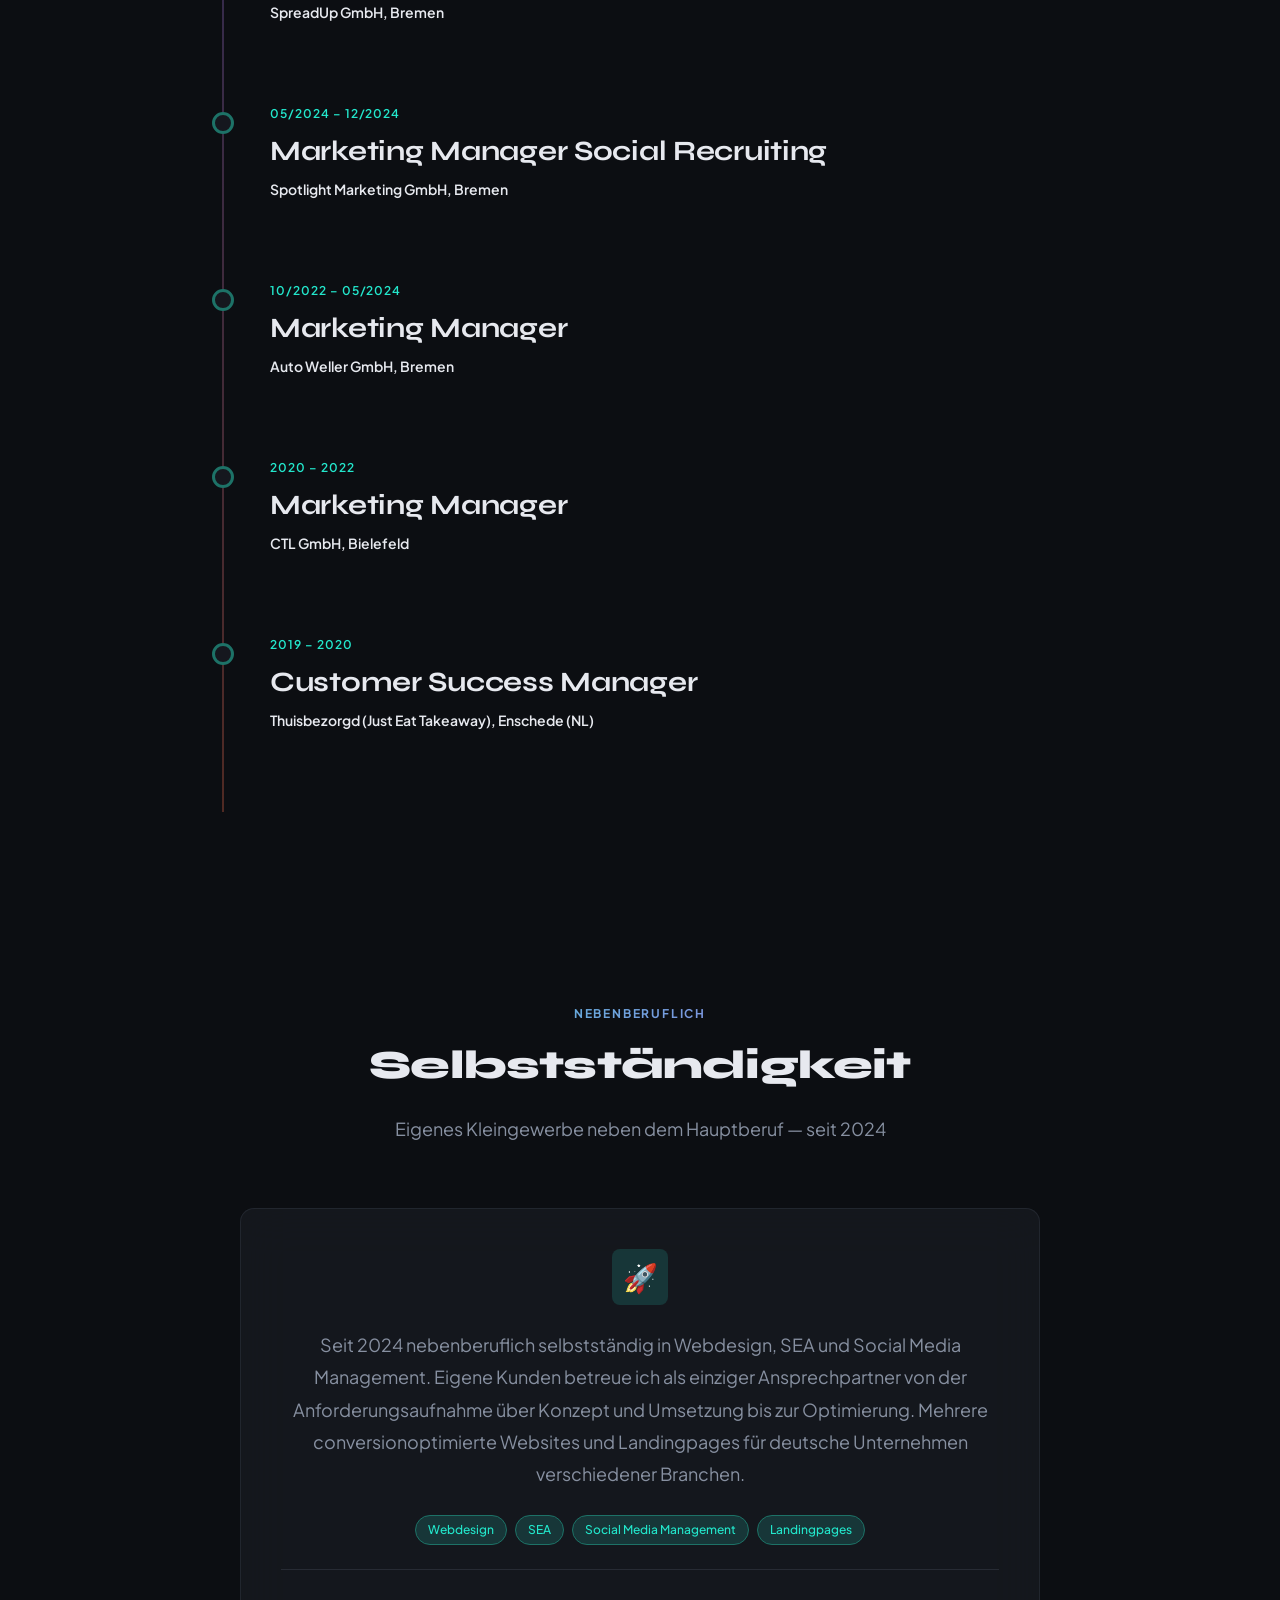
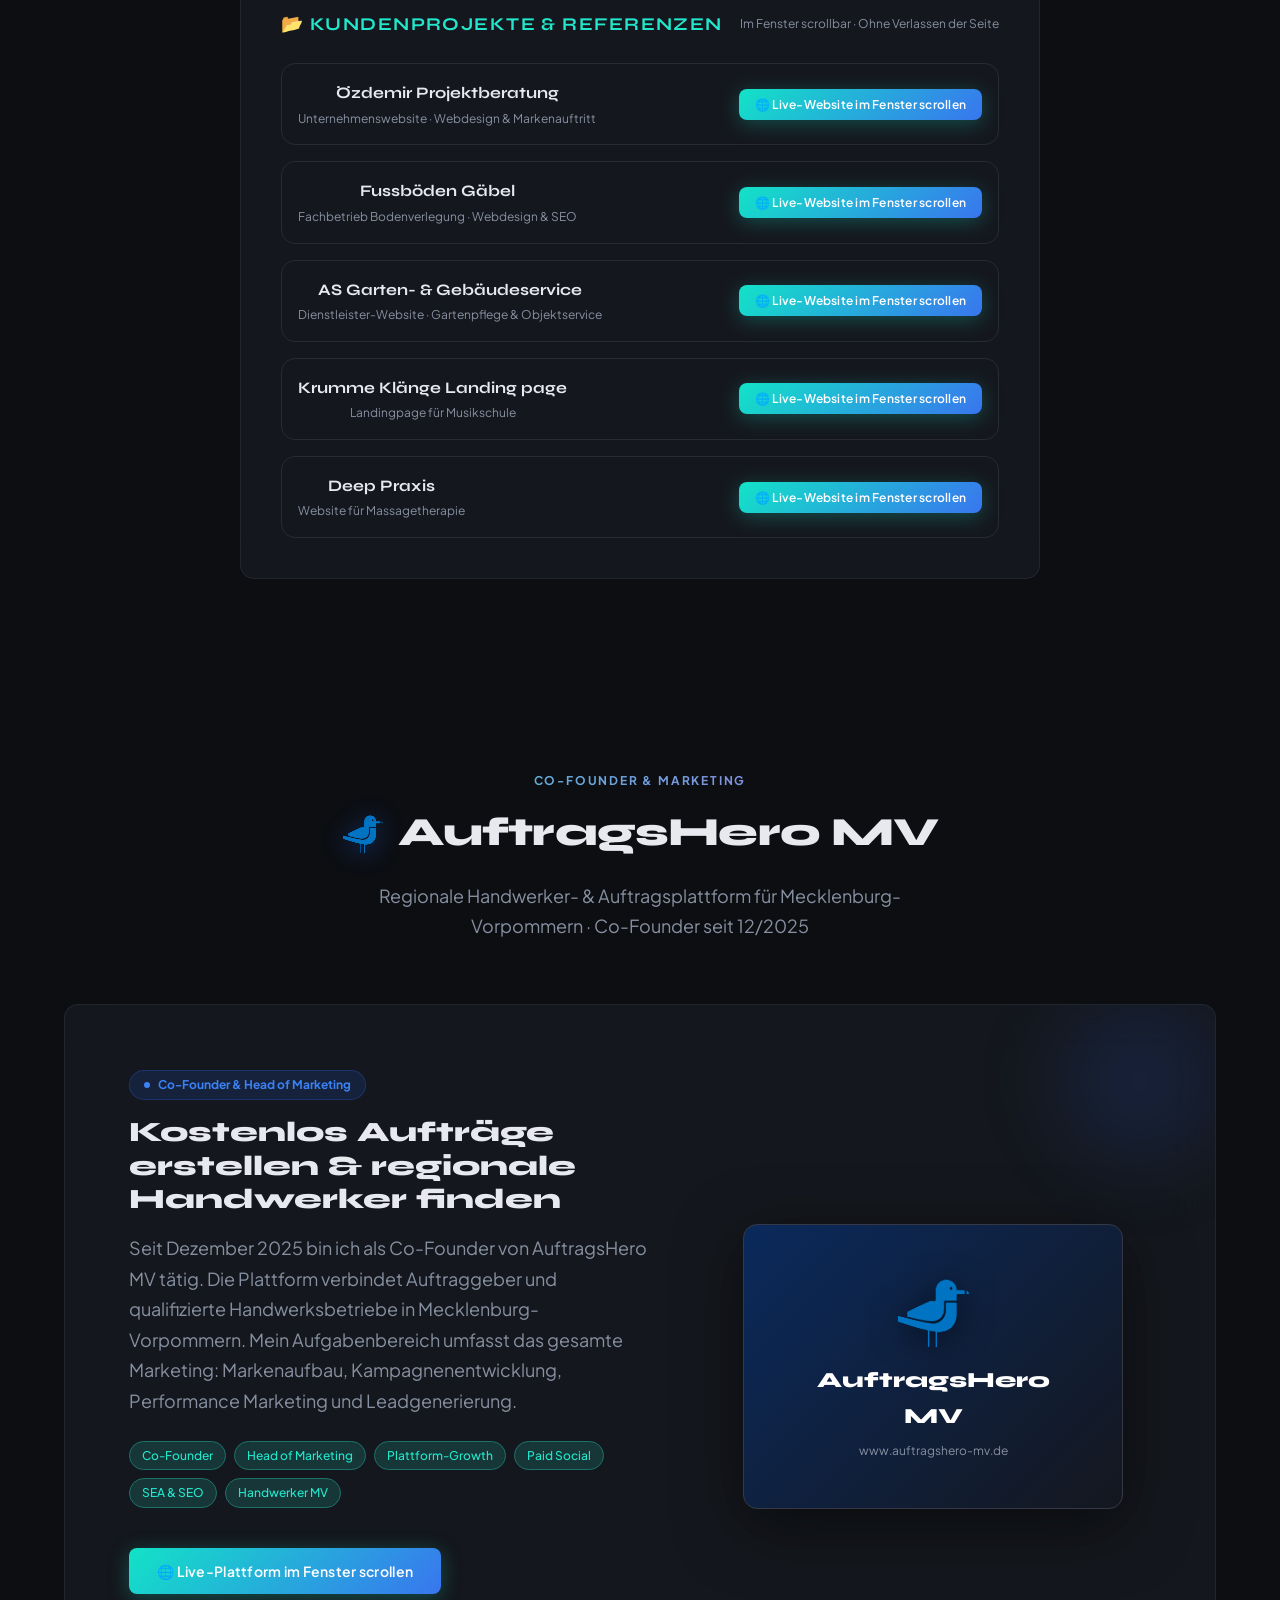
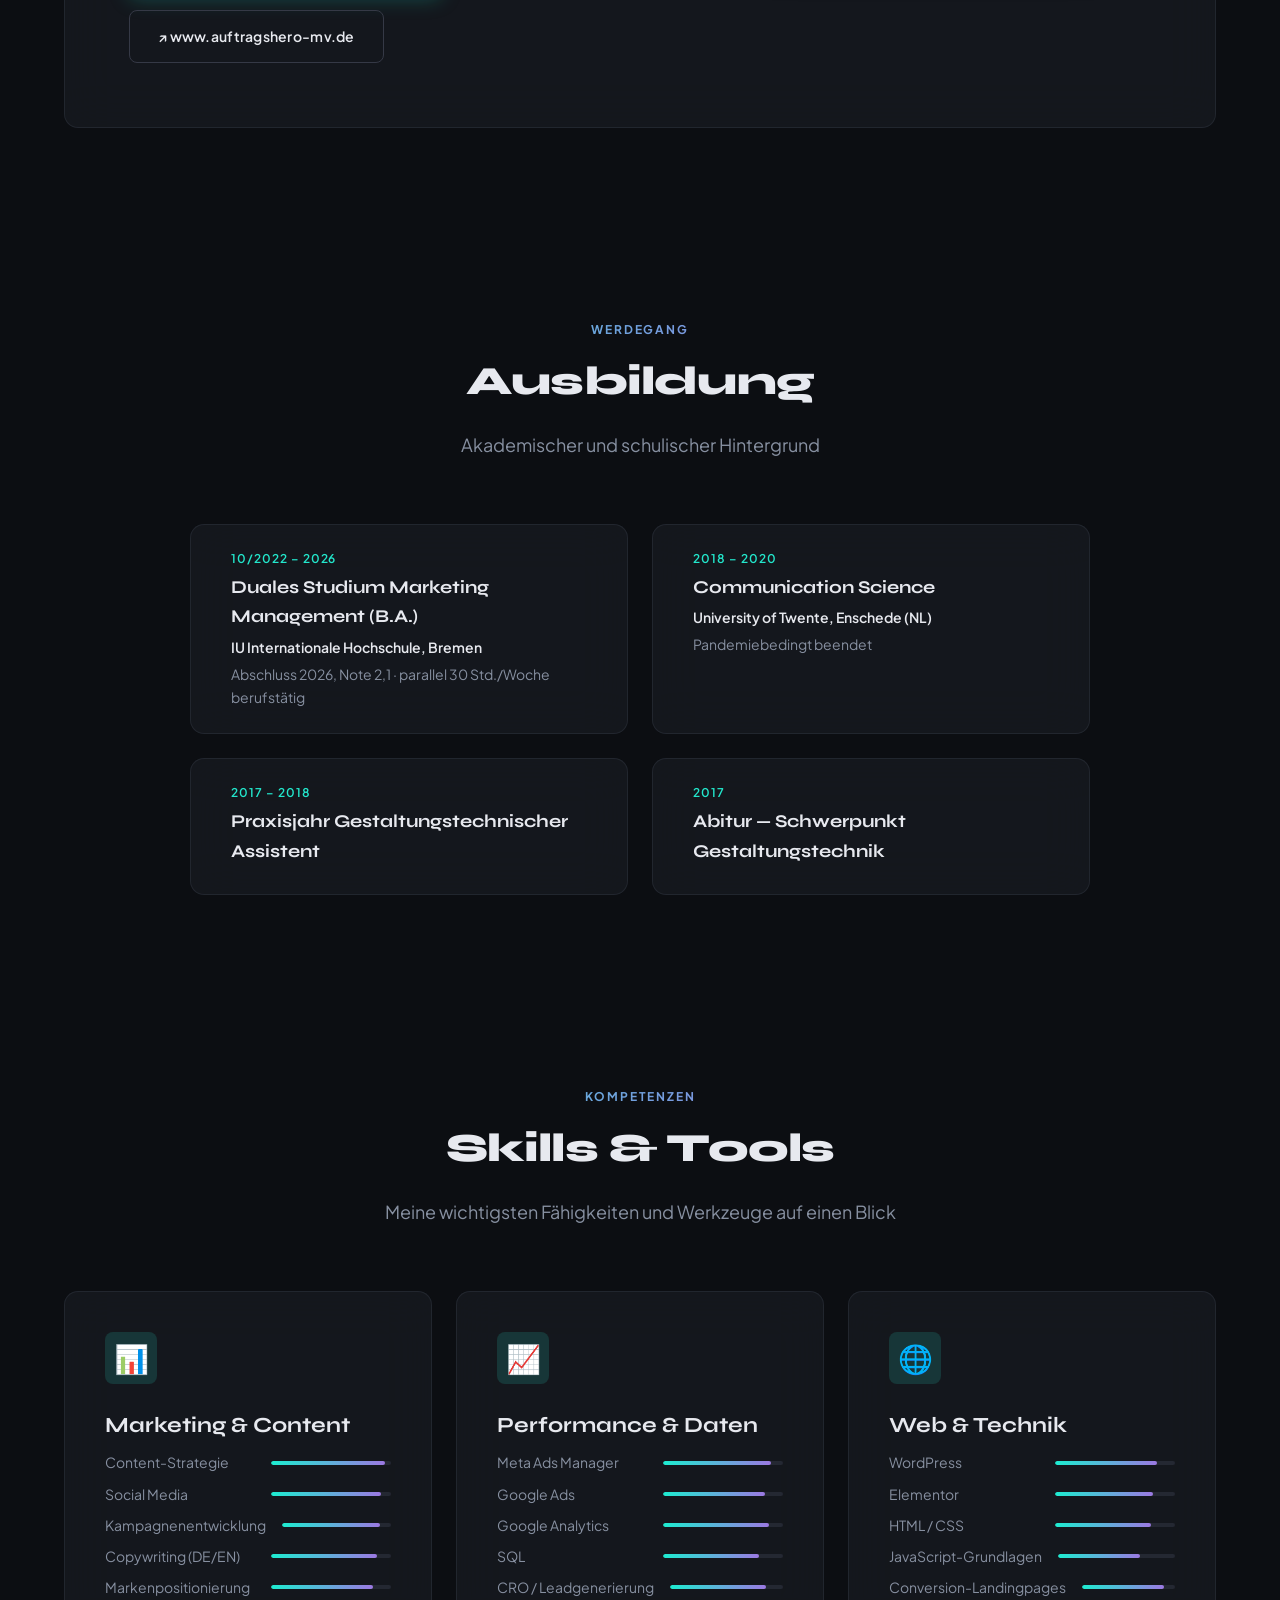
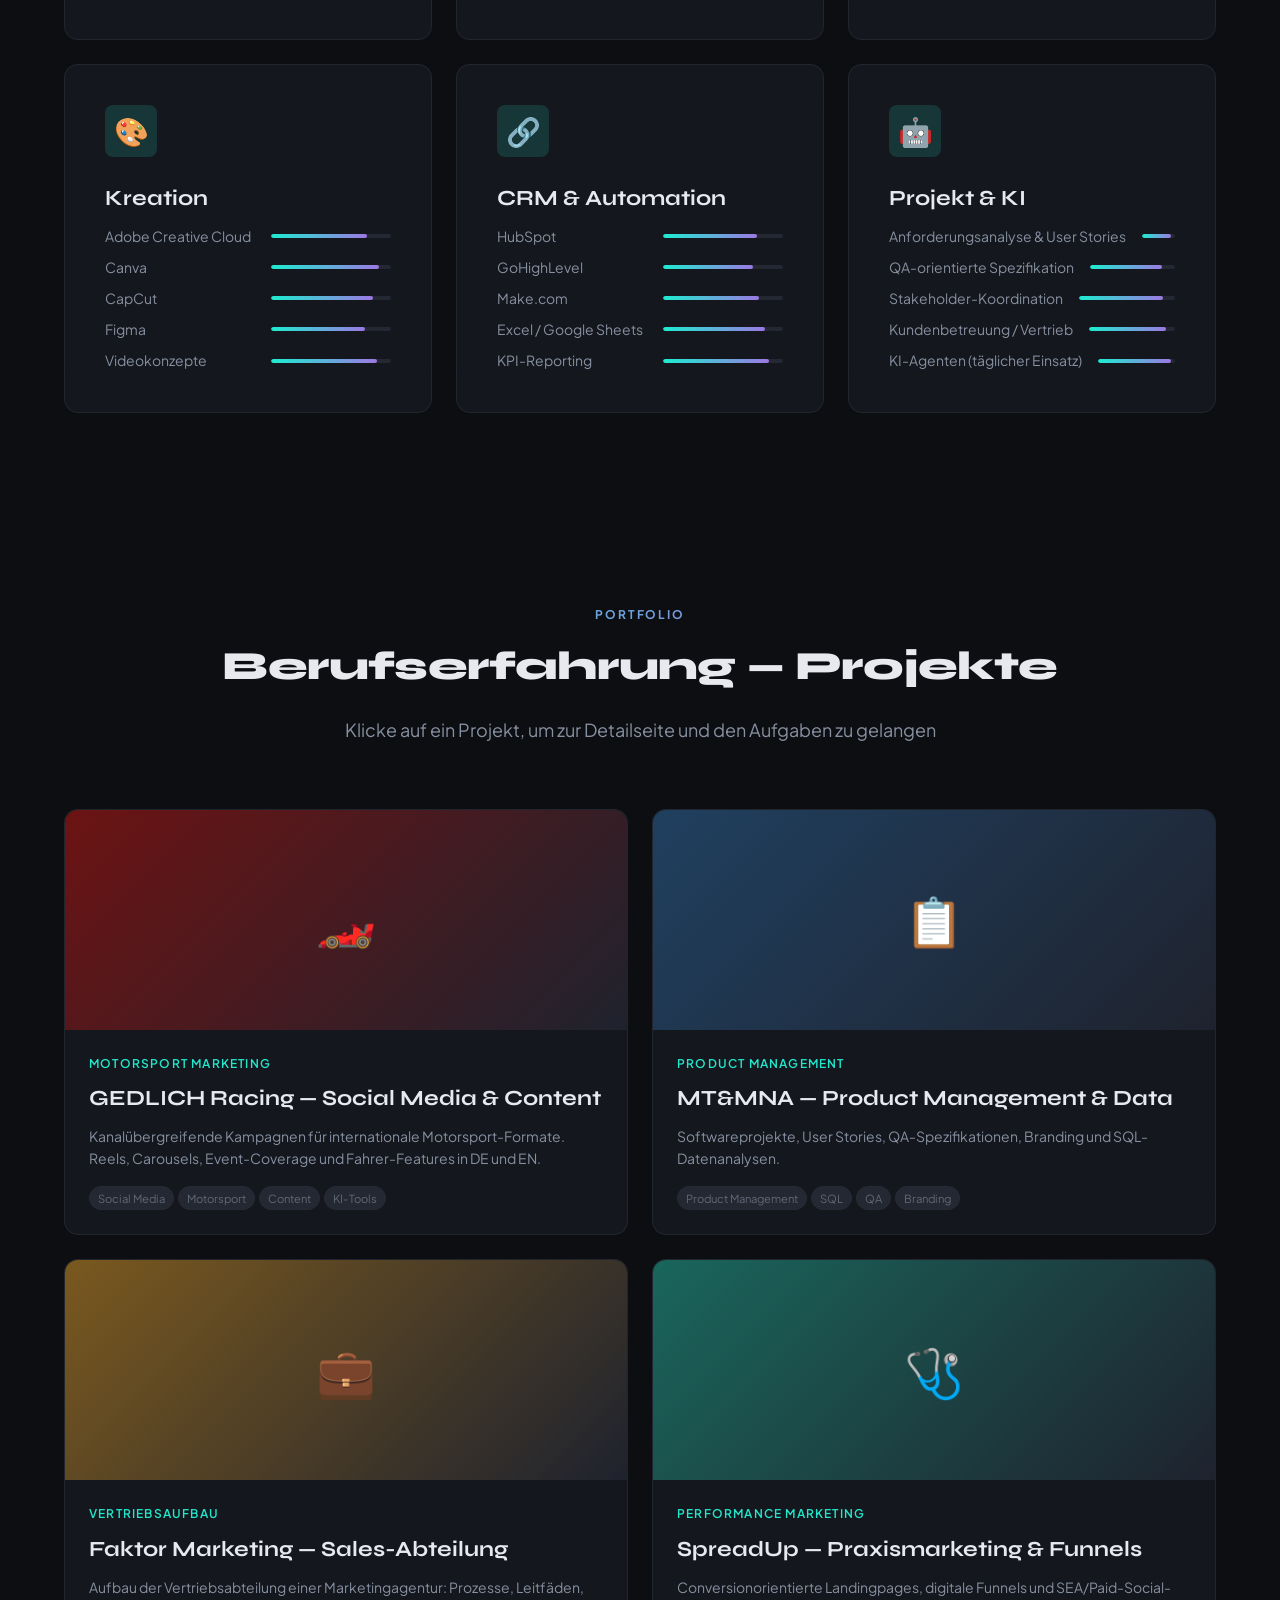
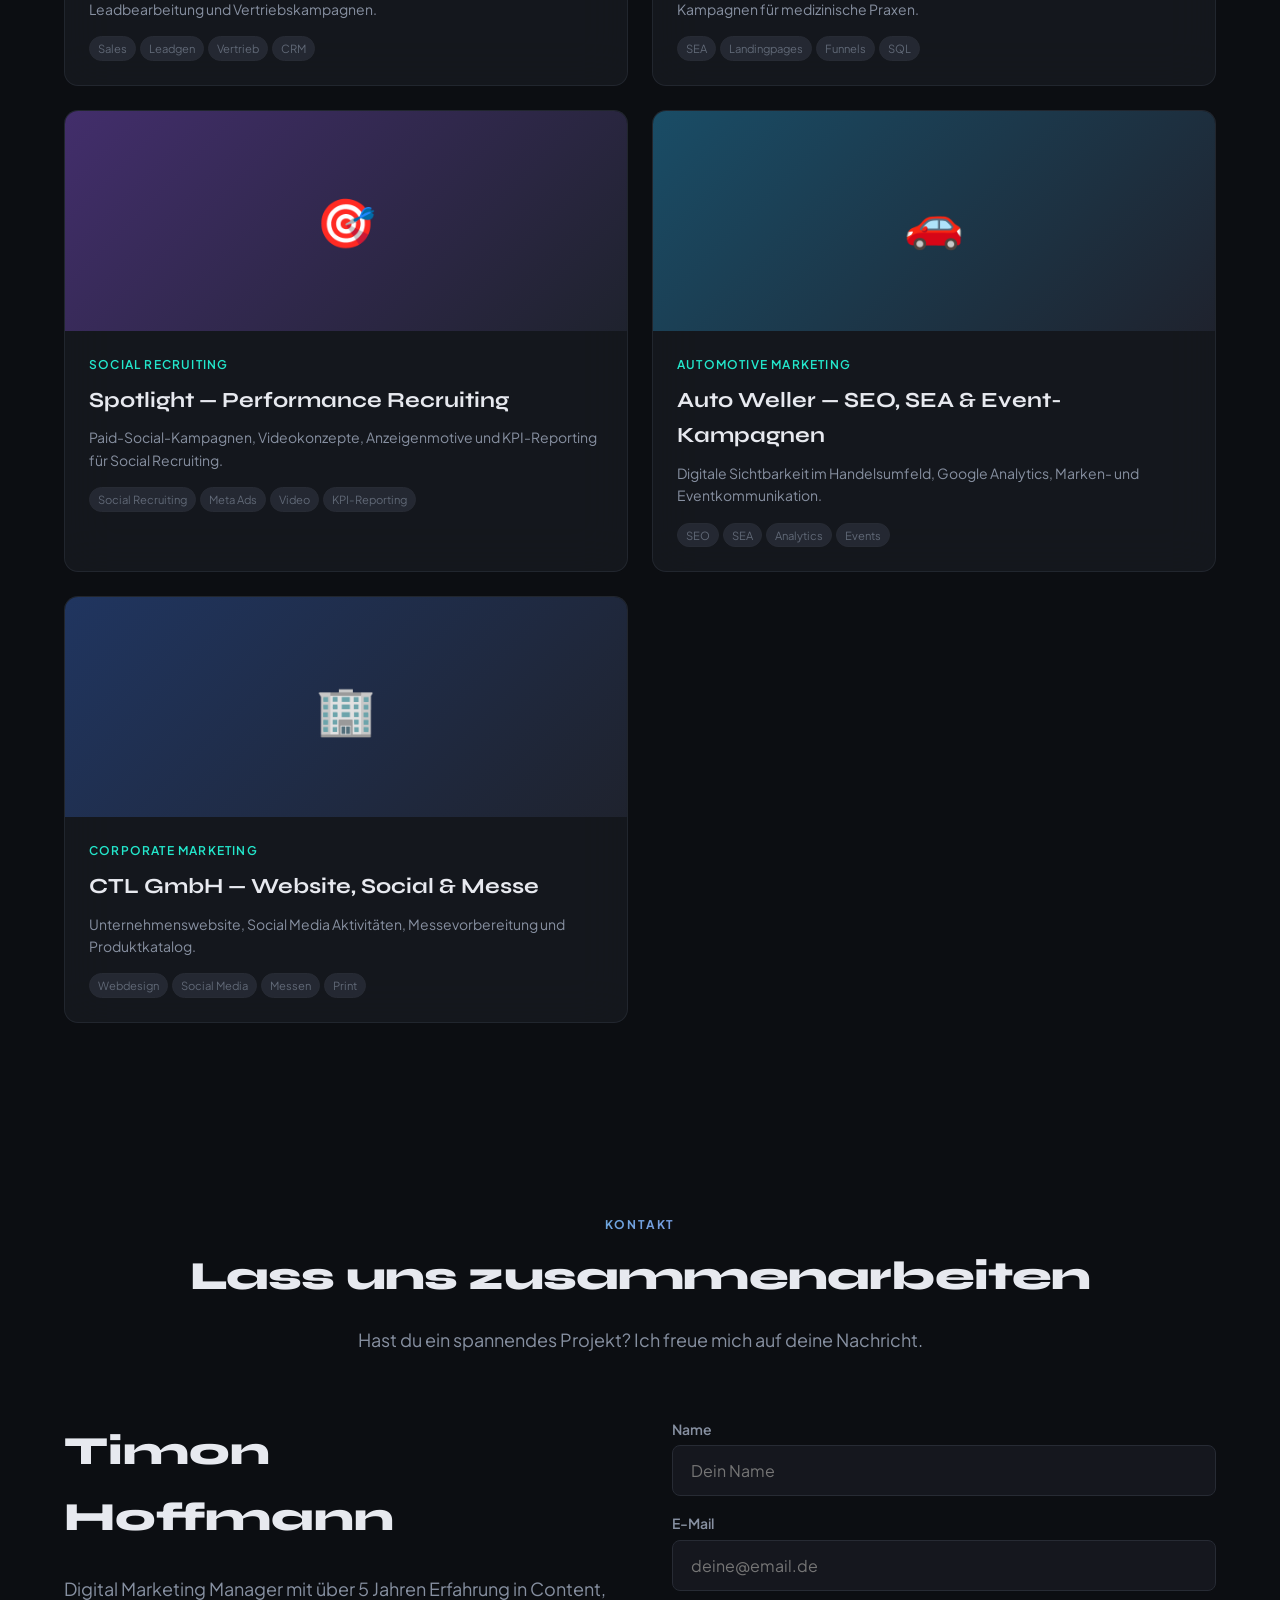
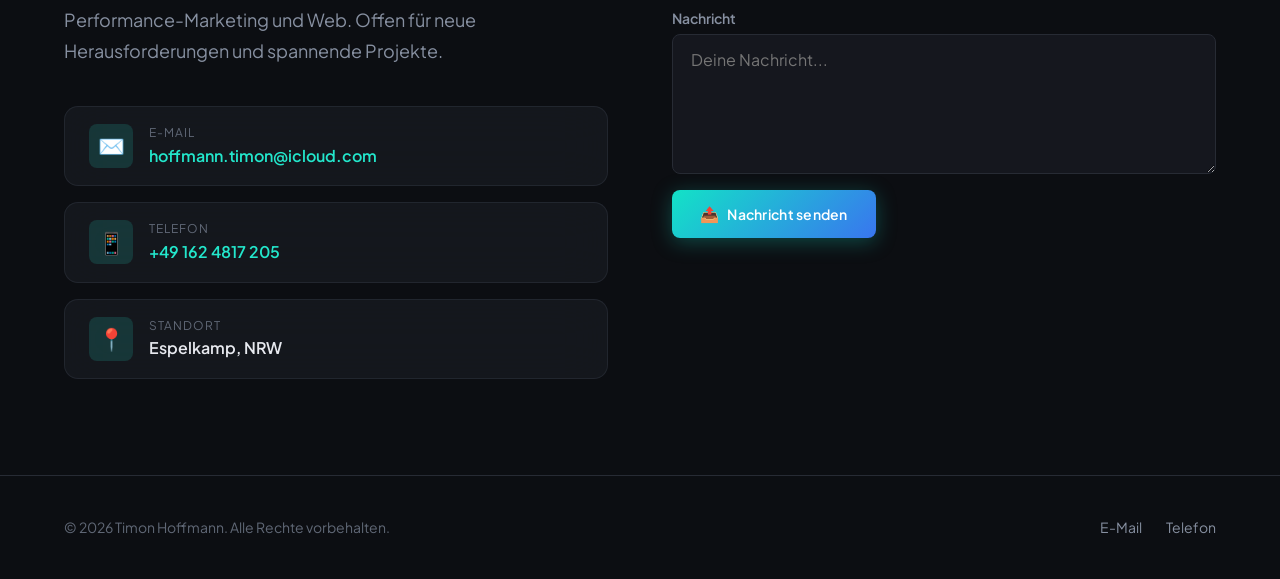
==== commit c6e402fb: "Update location to Espelkamp, NRW and optimize mobile responsiveness across all sections and modals" ====
--- a/index.html
+++ b/index.html
@@ -85,7 +85,7 @@
               <span class="hero__portrait-badge-icon">📍</span>
               <div>
                 <div class="hero__portrait-badge-name">Timon Hoffmann</div>
-                <div class="hero__portrait-badge-role">Bremen, Deutschland</div>
+                <div class="hero__portrait-badge-role">Espelkamp, NRW</div>
               </div>
             </div>
           </div>
@@ -140,7 +140,7 @@
             <div class="about__info-icon">📍</div>
             <div>
               <div class="about__info-label" data-i18n="about_location_label">Standort</div>
-              <div class="about__info-value">Bremen, Deutschland</div>
+              <div class="about__info-value">Espelkamp, NRW</div>
             </div>
           </div>
           <div class="about__info-item glass-card">
@@ -168,7 +168,7 @@
             <div class="about__info-icon">🏠</div>
             <div>
               <div class="about__info-label" data-i18n="about_address_label">Adresse</div>
-              <div class="about__info-value">Am Deich 93, 28199 Bremen</div>
+              <div class="about__info-value">Espelkamp, NRW</div>
             </div>
           </div>
         </div>
@@ -407,66 +407,67 @@
         </div>
 
         <!-- Referenzprojekte im Überblick -->
-        <div style="padding-top: var(--sp-xl); border-top: 1px solid var(--clr-border);">
-          <div style="display: flex; align-items: center; justify-content: space-between; margin-bottom: var(--sp-lg); flex-wrap: wrap; gap: var(--sp-sm);">
-            <h3 style="font-family: var(--ff-heading); font-size: var(--fs-md); font-weight: 700; color: var(--clr-accent); text-transform: uppercase; letter-spacing: 0.08em; margin: 0;">
+        <!-- Referenzprojekte im Überblick -->
+        <div class="freelance__references-wrapper">
+          <div class="freelance__references-header">
+            <h3 class="freelance__references-title">
               📂 Kundenprojekte & Referenzen
             </h3>
-            <span style="font-size: var(--fs-xs); color: var(--clr-text-muted);">Im Fenster scrollbar · Ohne Verlassen der Seite</span>
-          </div>
-
-          <div style="display: flex; flex-direction: column; gap: var(--sp-md);">
+            <span class="freelance__references-hint">Im Fenster scrollbar · Ohne Verlassen der Seite</span>
+          </div>
+
+          <div class="freelance__ref-list">
             <!-- Referenz 1: Özdemir Projektberatung -->
-            <div style="padding: var(--sp-md); background: var(--clr-bg-elevated); border: 1px solid var(--clr-border); border-radius: var(--radius-md); display: flex; align-items: center; justify-content: space-between; flex-wrap: wrap; gap: var(--sp-md);">
-              <div>
-                <h4 style="font-family: var(--ff-heading); font-size: var(--fs-base); font-weight: 700; margin-bottom: 2px;">Özdemir Projektberatung</h4>
-                <p style="font-size: var(--fs-xs); color: var(--clr-text-muted); margin: 0;">Unternehmenswebsite · Webdesign & Markenauftritt</p>
+            <div class="freelance__ref-item">
+              <div class="freelance__ref-info">
+                <h4>Özdemir Projektberatung</h4>
+                <p>Unternehmenswebsite · Webdesign & Markenauftritt</p>
               </div>
-              <button class="btn btn--primary open-live-modal" data-preview-url="https://www.özdemir-projektberatung.de" style="font-size: var(--fs-xs); padding: 8px 16px;">
+              <button class="btn btn--primary open-live-modal freelance__ref-btn" data-preview-url="https://www.özdemir-projektberatung.de">
                 🌐 Live-Website im Fenster scrollen
               </button>
             </div>
 
             <!-- Referenz 2: Fussböden Gäbel -->
-            <div style="padding: var(--sp-md); background: var(--clr-bg-elevated); border: 1px solid var(--clr-border); border-radius: var(--radius-md); display: flex; align-items: center; justify-content: space-between; flex-wrap: wrap; gap: var(--sp-md);">
-              <div>
-                <h4 style="font-family: var(--ff-heading); font-size: var(--fs-base); font-weight: 700; margin-bottom: 2px;">Fussböden Gäbel</h4>
-                <p style="font-size: var(--fs-xs); color: var(--clr-text-muted); margin: 0;">Fachbetrieb Bodenverlegung · Webdesign & SEO</p>
+            <div class="freelance__ref-item">
+              <div class="freelance__ref-info">
+                <h4>Fussböden Gäbel</h4>
+                <p>Fachbetrieb Bodenverlegung · Webdesign & SEO</p>
               </div>
-              <button class="btn btn--primary open-live-modal" data-preview-url="https://www.fussboeden-gaebel.de/" style="font-size: var(--fs-xs); padding: 8px 16px;">
+              <button class="btn btn--primary open-live-modal freelance__ref-btn" data-preview-url="https://www.fussboeden-gaebel.de/">
                 🌐 Live-Website im Fenster scrollen
               </button>
             </div>
 
             <!-- Referenz 3: AS Garten- & Gebäudeservice -->
-            <div style="padding: var(--sp-md); background: var(--clr-bg-elevated); border: 1px solid var(--clr-border); border-radius: var(--radius-md); display: flex; align-items: center; justify-content: space-between; flex-wrap: wrap; gap: var(--sp-md);">
-              <div>
-                <h4 style="font-family: var(--ff-heading); font-size: var(--fs-base); font-weight: 700; margin-bottom: 2px;">AS Garten- & Gebäudeservice</h4>
-                <p style="font-size: var(--fs-xs); color: var(--clr-text-muted); margin: 0;">Dienstleister-Website · Gartenpflege & Objektservice</p>
+            <div class="freelance__ref-item">
+              <div class="freelance__ref-info">
+                <h4>AS Garten- & Gebäudeservice</h4>
+                <p>Dienstleister-Website · Gartenpflege & Objektservice</p>
               </div>
-              <button class="btn btn--primary open-live-modal" data-preview-url="https://www.as-garten-gebäudeservice.com/" style="font-size: var(--fs-xs); padding: 8px 16px;">
+              <button class="btn btn--primary open-live-modal freelance__ref-btn" data-preview-url="https://www.as-garten-gebäudeservice.com/">
                 🌐 Live-Website im Fenster scrollen
               </button>
             </div>
 
             <!-- Referenz 4: Krumme Klänge Landing page -->
-            <div style="padding: var(--sp-md); background: var(--clr-bg-elevated); border: 1px solid var(--clr-border); border-radius: var(--radius-md); display: flex; align-items: center; justify-content: space-between; flex-wrap: wrap; gap: var(--sp-md);">
-              <div>
-                <h4 style="font-family: var(--ff-heading); font-size: var(--fs-base); font-weight: 700; margin-bottom: 2px;">Krumme Klänge Landing page</h4>
-                <p style="font-size: var(--fs-xs); color: var(--clr-text-muted); margin: 0;">Landingpage für Musikschule</p>
+            <div class="freelance__ref-item">
+              <div class="freelance__ref-info">
+                <h4>Krumme Klänge Landing page</h4>
+                <p>Landingpage für Musikschule</p>
               </div>
-              <button class="btn btn--primary open-live-modal" data-preview-url="https://krumme.vercel.app/" style="font-size: var(--fs-xs); padding: 8px 16px;">
+              <button class="btn btn--primary open-live-modal freelance__ref-btn" data-preview-url="https://krumme.vercel.app/">
                 🌐 Live-Website im Fenster scrollen
               </button>
             </div>
 
             <!-- Referenz 5: Deep Praxis -->
-            <div style="padding: var(--sp-md); background: var(--clr-bg-elevated); border: 1px solid var(--clr-border); border-radius: var(--radius-md); display: flex; align-items: center; justify-content: space-between; flex-wrap: wrap; gap: var(--sp-md);">
-              <div>
-                <h4 style="font-family: var(--ff-heading); font-size: var(--fs-base); font-weight: 700; margin-bottom: 2px;">Deep Praxis</h4>
-                <p style="font-size: var(--fs-xs); color: var(--clr-text-muted); margin: 0;">Website für Massagetherapie</p>
+            <div class="freelance__ref-item">
+              <div class="freelance__ref-info">
+                <h4>Deep Praxis</h4>
+                <p>Website für Massagetherapie</p>
               </div>
-              <button class="btn btn--primary open-live-modal" data-preview-url="https://nick-website-indol.vercel.app/" style="font-size: var(--fs-xs); padding: 8px 16px;">
+              <button class="btn btn--primary open-live-modal freelance__ref-btn" data-preview-url="https://nick-website-indol.vercel.app/">
                 🌐 Live-Website im Fenster scrollen
               </button>
             </div>
@@ -482,8 +483,8 @@
     <div class="container">
       <div class="section__header animate-on-scroll">
         <div class="section__eyebrow">Co-Founder & Marketing</div>
-        <h2 class="section__title" style="display: flex; align-items: center; justify-content: center; gap: 14px; flex-wrap: wrap;">
-          <img src="assets/auftragshero-logo.svg" alt="AuftragsHero Logo" style="height: 42px; width: auto; filter: drop-shadow(0 4px 12px rgba(37,99,235,0.4));">
+        <h2 class="section__title auftragshero__title-wrap">
+          <img src="assets/auftragshero-logo.svg" alt="AuftragsHero Logo" class="auftragshero__logo-head">
           <span>AuftragsHero MV</span>
         </h2>
         <p class="section__subtitle">
@@ -491,25 +492,25 @@
         </p>
       </div>
 
-      <div class="glass-card animate-on-scroll" style="padding: var(--sp-2xl); position: relative; overflow: hidden;">
-        <div style="position: absolute; top: -50px; right: -50px; width: 250px; height: 250px; background: radial-gradient(circle, rgba(37,99,235,0.18) 0%, transparent 70%); filter: blur(30px); pointer-events: none;"></div>
-
-        <div style="display: grid; grid-template-columns: 1.2fr 1fr; gap: var(--sp-2xl); align-items: center;">
+      <div class="glass-card animate-on-scroll auftragshero__card">
+        <div class="auftragshero__glow"></div>
+
+        <div class="auftragshero__grid">
           <div>
-            <div style="display: inline-flex; align-items: center; gap: 8px; background: rgba(37,99,235,0.15); border: 1px solid rgba(37,99,235,0.3); border-radius: var(--radius-full); padding: 4px 14px; font-size: var(--fs-xs); font-weight: 700; color: #3b82f6; margin-bottom: var(--sp-md);">
-              <span style="width: 6px; height: 6px; border-radius: 50%; background: #3b82f6; display: inline-block;"></span>
+            <div class="auftragshero__badge">
+              <span class="auftragshero__badge-dot"></span>
               Co-Founder & Head of Marketing
             </div>
 
-            <h3 style="font-family: var(--ff-heading); font-size: var(--fs-xl); font-weight: 800; margin-bottom: var(--sp-md); line-height: 1.2;">
+            <h3 class="auftragshero__headline">
               Kostenlos Aufträge erstellen & regionale Handwerker finden
             </h3>
 
-            <p style="font-size: var(--fs-md); color: var(--clr-text-muted); line-height: 1.7; margin-bottom: var(--sp-lg);">
+            <p class="auftragshero__desc">
               Seit Dezember 2025 bin ich als Co-Founder von AuftragsHero MV tätig. Die Plattform verbindet Auftraggeber und qualifizierte Handwerksbetriebe in Mecklenburg-Vorpommern. Mein Aufgabenbereich umfasst das gesamte Marketing: Markenaufbau, Kampagnenentwicklung, Performance Marketing und Leadgenerierung.
             </p>
 
-            <div style="display: flex; flex-wrap: wrap; gap: var(--sp-sm); margin-bottom: var(--sp-xl);">
+            <div class="auftragshero__tags">
               <span class="timeline__tag">Co-Founder</span>
               <span class="timeline__tag">Head of Marketing</span>
               <span class="timeline__tag">Plattform-Growth</span>
@@ -518,7 +519,7 @@
               <span class="timeline__tag">Handwerker MV</span>
             </div>
 
-            <div style="display: flex; gap: var(--sp-md); flex-wrap: wrap;">
+            <div class="auftragshero__actions">
               <button class="btn btn--primary open-live-modal" data-preview-url="https://www.auftragshero-mv.de">
                 🌐 Live-Plattform im Fenster scrollen
               </button>
@@ -528,16 +529,17 @@
             </div>
           </div>
 
-          <div style="position: relative; display: flex; justify-content: center; align-items: center;">
-            <div style="width: 100%; max-width: 380px; aspect-ratio: 4/3; border-radius: var(--radius-md); background: linear-gradient(135deg, hsl(217, 80%, 20%), hsl(225, 20%, 10%)); border: 1px solid var(--clr-border-light); display: flex; flex-direction: column; align-items: center; justify-content: center; padding: var(--sp-xl); text-align: center; box-shadow: var(--shadow-lg);">
-              <img src="assets/auftragshero-logo.svg" alt="AuftragsHero Logo" style="height: 75px; margin-bottom: var(--sp-md); filter: drop-shadow(0 6px 16px rgba(0,0,0,0.5));">
-              <h4 style="font-family: var(--ff-heading); font-size: var(--fs-lg); font-weight: 800; color: #ffffff; margin-bottom: 6px;">AuftragsHero MV</h4>
-              <p style="font-size: var(--fs-xs); color: var(--clr-text-muted);">www.auftragshero-mv.de</p>
-            </div>
-          </div>
-        </div>
-      </div>
-    </div>
+          <div class="auftragshero__visual">
+            <div class="auftragshero__box">
+              <img src="assets/auftragshero-logo.svg" alt="AuftragsHero Logo" class="auftragshero__box-logo">
+              <h4 class="auftragshero__box-title">AuftragsHero MV</h4>
+              <p class="auftragshero__box-sub">www.auftragshero-mv.de</p>
+            </div>
+          </div>
+        </div>
+      </div>
+    </div>
+
   </section>
 
   <!-- ============ EDUCATION ============ -->
@@ -966,9 +968,10 @@
               <div class="contact__channel-icon">📍</div>
               <div>
                 <div class="contact__channel-label" data-i18n="contact_location">Standort</div>
-                <div class="contact__channel-value">Bremen, Deutschland</div>
+                <div class="contact__channel-value">Espelkamp, NRW</div>
               </div>
             </div>
+
           </div>
         </div>
 
--- a/style.css
+++ b/style.css
@@ -198,8 +198,24 @@
   border: 0;
 }
 
-.accent { color: var(--clr-accent); }
+.accent,
+.hero__title-gradient,
+.section__eyebrow,
+.nav__logo span,
+.about__highlight-number,
+.hero__portrait-badge-role,
+.web-modal__lock {
+  background: linear-gradient(135deg, hsl(172, 85%, 52%), hsl(260, 65%, 68%), hsl(195, 90%, 55%), hsl(145, 80%, 50%), hsl(172, 85%, 52%));
+  background-size: 300% 300%;
+  -webkit-background-clip: text;
+  -webkit-text-fill-color: transparent;
+  background-clip: text;
+  animation: gradient-shift 18s ease-in-out infinite;
+}
+
+
 .text-muted { color: var(--clr-text-muted); }
+
 
 /* ---------- Glass Card ---------- */
 .glass-card {
@@ -476,20 +492,28 @@
   border-radius: var(--radius-full);
   padding: 6px 16px;
   font-size: var(--fs-xs);
-  font-weight: 600;
-  color: var(--clr-accent);
+  font-weight: 700;
   margin-bottom: var(--sp-lg);
   text-transform: uppercase;
   letter-spacing: 0.08em;
+  background: linear-gradient(135deg, hsl(172, 85%, 52%), hsl(260, 65%, 68%), hsl(195, 90%, 55%), hsl(172, 85%, 52%));
+  background-size: 300% 300%;
+  -webkit-background-clip: text;
+  -webkit-text-fill-color: transparent;
+  background-clip: text;
+  animation: gradient-shift 18s ease-in-out infinite;
 }
 
 .hero__badge-dot {
-  width: 6px;
-  height: 6px;
+  width: 8px;
+  height: 8px;
   border-radius: 50%;
-  background: var(--clr-accent);
-  animation: pulse 2s ease-in-out infinite;
-}
+  background: linear-gradient(135deg, hsl(172, 85%, 52%), hsl(260, 65%, 68%), hsl(195, 90%, 55%), hsl(172, 85%, 52%));
+  background-size: 300% 300%;
+  animation: gradient-shift 18s ease-in-out infinite, pulse 2s ease-in-out infinite;
+  box-shadow: 0 0 10px rgba(20, 184, 166, 0.6);
+}
+
 
 .hero__title {
   font-family: var(--ff-heading);
@@ -510,8 +534,9 @@
   -webkit-background-clip: text;
   -webkit-text-fill-color: transparent;
   background-clip: text;
-  animation: gradient-shift 4s ease infinite;
-}
+  animation: gradient-shift 18s ease-in-out infinite;
+}
+
 
 .hero__subtitle {
   font-size: var(--fs-lg);
@@ -543,16 +568,21 @@
 }
 
 .btn--primary {
-  background: var(--clr-accent);
-  color: var(--clr-bg);
-}
+  background: linear-gradient(135deg, hsl(172, 85%, 48%), hsl(220, 85%, 58%), hsl(260, 65%, 62%), hsl(172, 85%, 48%));
+  background-size: 300% 300%;
+  animation: gradient-shift 18s ease-in-out infinite;
+  color: #ffffff !important;
+  border: none;
+  box-shadow: 0 4px 20px rgba(20, 184, 166, 0.35);
+}
+
 
 .btn--primary:hover {
-  background: hsl(172, 80%, 60%);
-  box-shadow: 0 0 30px var(--clr-accent-glow-strong);
+  box-shadow: 0 8px 30px rgba(20, 184, 166, 0.55);
   transform: translateY(-2px);
-  color: var(--clr-bg);
-}
+  color: #ffffff !important;
+}
+
 
 .btn--outline {
   background: transparent;
@@ -1182,10 +1212,14 @@
 .skill-card__item-fill {
   height: 100%;
   border-radius: var(--radius-full);
-  background: linear-gradient(90deg, var(--clr-accent), var(--clr-tertiary));
+  background: linear-gradient(90deg, hsl(172, 85%, 52%), hsl(260, 65%, 68%), hsl(195, 90%, 55%), hsl(172, 85%, 52%));
+  background-size: 300% 300%;
+  animation: gradient-shift 18s ease-in-out infinite;
   transition: width 1.2s var(--ease-spring);
   width: 0;
 }
+
+
 
 .skill-card__item-fill.animated {
   /* width is set inline */
@@ -2169,6 +2203,205 @@
   height: 100%;
   border: none;
 }
+/* ---------- Freelance References ---------- */
+.freelance__references-wrapper {
+  padding-top: var(--sp-xl);
+  border-top: 1px solid var(--clr-border);
+}
+
+.freelance__references-header {
+  display: flex;
+  align-items: center;
+  justify-content: space-between;
+  margin-bottom: var(--sp-lg);
+  flex-wrap: wrap;
+  gap: var(--sp-sm);
+}
+
+.freelance__references-title {
+  font-family: var(--ff-heading);
+  font-size: var(--fs-md);
+  font-weight: 700;
+  color: var(--clr-accent);
+  text-transform: uppercase;
+  letter-spacing: 0.08em;
+  margin: 0;
+}
+
+.freelance__references-hint {
+  font-size: var(--fs-xs);
+  color: var(--clr-text-muted);
+}
+
+.freelance__ref-list {
+  display: flex;
+  flex-direction: column;
+  gap: var(--sp-md);
+}
+
+.freelance__ref-item {
+  padding: var(--sp-md);
+  background: var(--clr-bg-elevated);
+  border: 1px solid var(--clr-border);
+  border-radius: var(--radius-md);
+  display: flex;
+  align-items: center;
+  justify-content: space-between;
+  gap: var(--sp-md);
+  transition: all var(--duration-fast) var(--ease-smooth);
+}
+
+.freelance__ref-info h4 {
+  font-family: var(--ff-heading);
+  font-size: var(--fs-base);
+  font-weight: 700;
+  margin-bottom: 2px;
+}
+
+.freelance__ref-info p {
+  font-size: var(--fs-xs);
+  color: var(--clr-text-muted);
+  margin: 0;
+}
+
+.freelance__ref-btn {
+  font-size: var(--fs-xs);
+  padding: 8px 16px;
+  white-space: nowrap;
+  flex-shrink: 0;
+}
+
+/* ---------- AuftragsHero MV Section ---------- */
+.auftragshero__title-wrap {
+  display: flex;
+  align-items: center;
+  justify-content: center;
+  gap: 14px;
+  flex-wrap: wrap;
+}
+
+.auftragshero__logo-head {
+  height: 42px;
+  width: auto;
+  filter: drop-shadow(0 4px 12px rgba(37,99,235,0.4));
+}
+
+.auftragshero__card {
+  padding: var(--sp-2xl);
+  position: relative;
+  overflow: hidden;
+}
+
+.auftragshero__glow {
+  position: absolute;
+  top: -50px;
+  right: -50px;
+  width: 250px;
+  height: 250px;
+  background: radial-gradient(circle, rgba(37,99,235,0.18) 0%, transparent 70%);
+  filter: blur(30px);
+  pointer-events: none;
+}
+
+.auftragshero__grid {
+  display: grid;
+  grid-template-columns: 1.2fr 1fr;
+  gap: var(--sp-2xl);
+  align-items: center;
+}
+
+.auftragshero__badge {
+  display: inline-flex;
+  align-items: center;
+  gap: 8px;
+  background: rgba(37,99,235,0.15);
+  border: 1px solid rgba(37,99,235,0.3);
+  border-radius: var(--radius-full);
+  padding: 4px 14px;
+  font-size: var(--fs-xs);
+  font-weight: 700;
+  color: #3b82f6;
+  margin-bottom: var(--sp-md);
+}
+
+.auftragshero__badge-dot {
+  width: 6px;
+  height: 6px;
+  border-radius: 50%;
+  background: #3b82f6;
+  display: inline-block;
+}
+
+.auftragshero__headline {
+  font-family: var(--ff-heading);
+  font-size: var(--fs-xl);
+  font-weight: 800;
+  margin-bottom: var(--sp-md);
+  line-height: 1.2;
+}
+
+.auftragshero__desc {
+  font-size: var(--fs-md);
+  color: var(--clr-text-muted);
+  line-height: 1.7;
+  margin-bottom: var(--sp-lg);
+}
+
+.auftragshero__tags {
+  display: flex;
+  flex-wrap: wrap;
+  gap: var(--sp-sm);
+  margin-bottom: var(--sp-xl);
+}
+
+.auftragshero__actions {
+  display: flex;
+  gap: var(--sp-md);
+  flex-wrap: wrap;
+}
+
+.auftragshero__visual {
+  position: relative;
+  display: flex;
+  justify-content: center;
+  align-items: center;
+}
+
+.auftragshero__box {
+  width: 100%;
+  max-width: 380px;
+  aspect-ratio: 4/3;
+  border-radius: var(--radius-md);
+  background: linear-gradient(135deg, hsl(217, 80%, 20%), hsl(225, 20%, 10%));
+  border: 1px solid var(--clr-border-light);
+  display: flex;
+  flex-direction: column;
+  align-items: center;
+  justify-content: center;
+  padding: var(--sp-xl);
+  text-align: center;
+  box-shadow: var(--shadow-lg);
+}
+
+.auftragshero__box-logo {
+  height: 75px;
+  margin-bottom: var(--sp-md);
+  filter: drop-shadow(0 6px 16px rgba(0,0,0,0.5));
+}
+
+.auftragshero__box-title {
+  font-family: var(--ff-heading);
+  font-size: var(--fs-lg);
+  font-weight: 800;
+  color: #ffffff;
+  margin-bottom: 6px;
+}
+
+.auftragshero__box-sub {
+  font-size: var(--fs-xs);
+  color: var(--clr-text-muted);
+}
+
 /* ---------- Responsive ---------- */
 @media (max-width: 1024px) {
   .hero__grid {
@@ -2187,11 +2420,12 @@
 
   .hero__visual {
     display: flex;
+    justify-content: center;
     margin-top: var(--sp-xl);
   }
 
   .hero__portrait-wrapper {
-    max-width: 320px;
+    max-width: 340px;
   }
 
   .about__grid {
@@ -2225,13 +2459,30 @@
   .contact__grid {
     grid-template-columns: 1fr;
   }
+
+  .auftragshero__grid {
+    grid-template-columns: 1fr;
+    gap: var(--sp-xl);
+  }
+
+  .auftragshero__card {
+    padding: var(--sp-xl);
+  }
 }
 
 @media (max-width: 768px) {
   :root {
-    --fs-hero: 2.4rem;
-    --fs-2xl: 2rem;
-    --fs-xl: 1.5rem;
+    --fs-hero: 2.2rem;
+    --fs-2xl: 1.85rem;
+    --fs-xl: 1.35rem;
+  }
+
+  html, body {
+    overflow-x: hidden;
+  }
+
+  .hero__title-line {
+    white-space: normal;
   }
 
   .nav__links {
@@ -2241,11 +2492,15 @@
     left: 0;
     right: 0;
     bottom: 0;
-    background: var(--clr-bg);
+    background: hsla(225, 22%, 7%, 0.98);
+    backdrop-filter: blur(20px);
+    -webkit-backdrop-filter: blur(20px);
     flex-direction: column;
-    justify-content: center;
+    justify-content: flex-start;
     align-items: center;
-    gap: var(--sp-xl);
+    gap: var(--sp-lg);
+    padding: 85px 24px 40px;
+    overflow-y: auto;
     z-index: 100;
   }
 
@@ -2254,7 +2509,8 @@
   }
 
   .nav__link {
-    font-size: var(--fs-xl);
+    font-size: 1.25rem;
+    padding: 6px 0;
   }
 
   .nav__hamburger {
@@ -2274,21 +2530,50 @@
   }
 
   .timeline__item {
-    padding-left: 60px;
+    padding-left: 42px;
   }
 
   .timeline__line {
-    left: 22px;
+    left: 15px;
   }
 
   .timeline__dot {
-    left: 12px;
+    left: 6px;
     width: 18px;
     height: 18px;
   }
 
   .section {
     padding: var(--sp-2xl) 0;
+  }
+
+  .freelance__ref-item {
+    flex-direction: column;
+    align-items: flex-start;
+  }
+
+  .freelance__ref-btn {
+    width: 100%;
+    justify-content: center;
+    text-align: center;
+    margin-top: 4px;
+  }
+
+  .web-modal__window {
+    height: 92vh;
+  }
+
+  .web-modal__controls {
+    display: none;
+  }
+
+  .web-modal__address-bar {
+    font-size: 0.7rem;
+    padding: 4px 10px;
+  }
+
+  .web-modal__action-btn {
+    display: none;
   }
 }
 
@@ -2298,6 +2583,40 @@
   }
 
   .hero {
-    min-height: 90vh;
-  }
-}
+    min-height: auto;
+    padding-top: 100px;
+  }
+
+  .hero__title {
+    font-size: 2rem;
+  }
+
+  .hero__portrait-wrapper {
+    max-width: 290px;
+  }
+
+  .hero__portrait-badge {
+    max-width: 92%;
+    font-size: 0.76rem;
+    padding: 6px 12px;
+  }
+
+  .auftragshero__card {
+    padding: var(--sp-lg);
+  }
+
+  .auftragshero__headline {
+    font-size: 1.25rem;
+  }
+
+  .auftragshero__actions {
+    flex-direction: column;
+    width: 100%;
+  }
+
+  .auftragshero__actions .btn {
+    width: 100%;
+    justify-content: center;
+  }
+}
+
